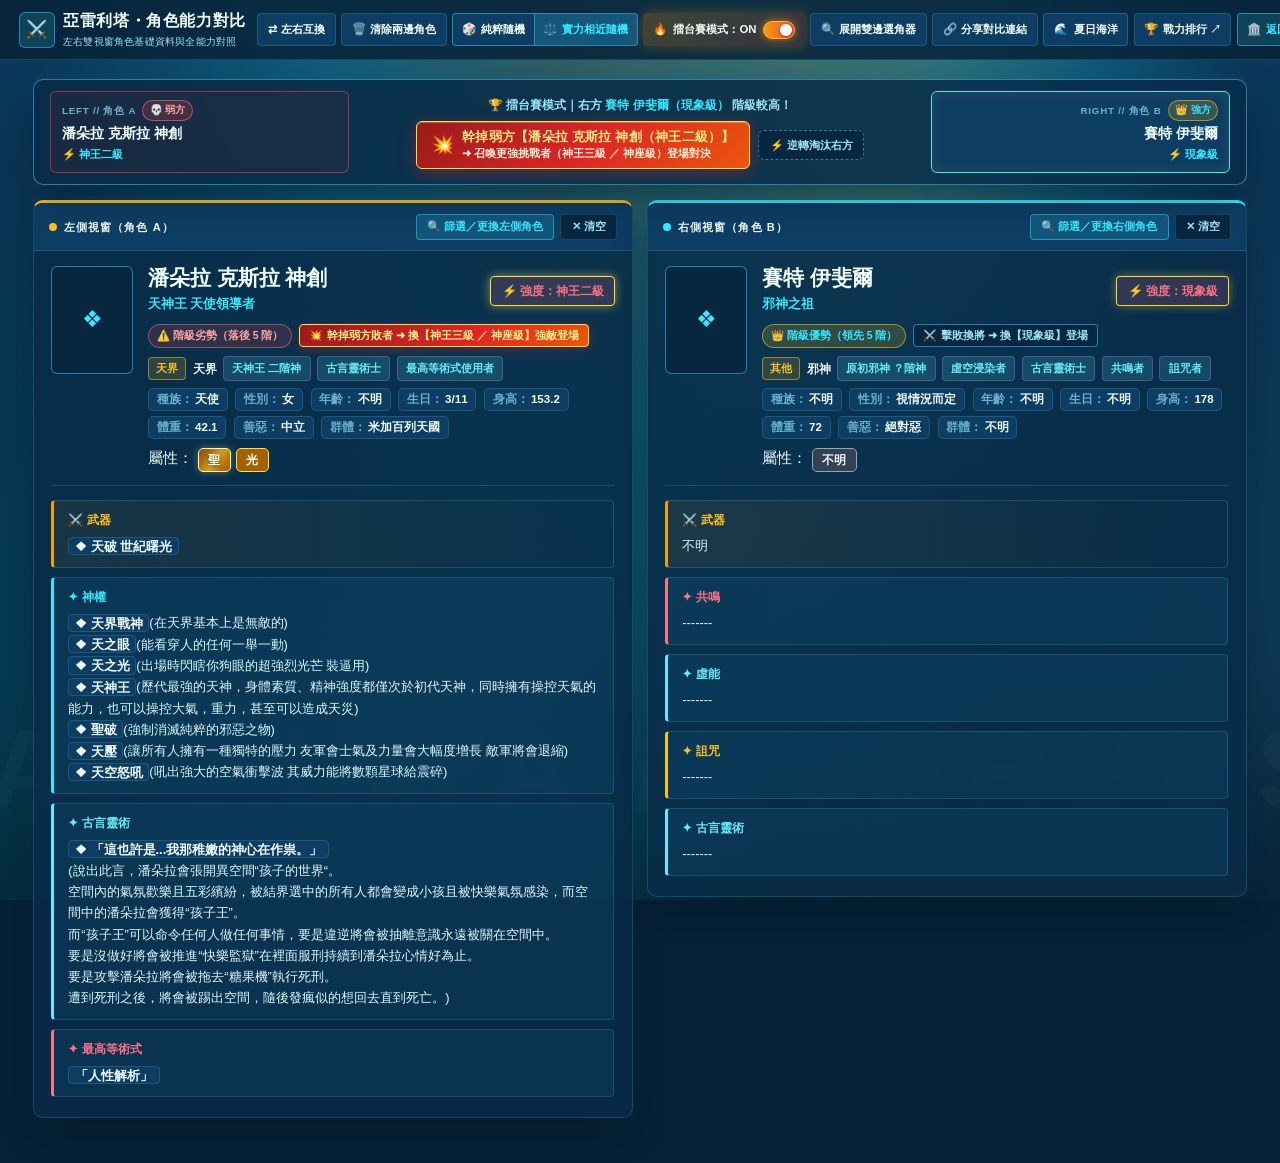
==== compare.html @ df218c5e "123" ====
<!DOCTYPE html>
<html lang="zh-Hant" data-theme="ocean">
<head>
  <meta charset="UTF-8" />
  <meta name="viewport" content="width=device-width, initial-scale=1.0" />
  <title>角色能力對比系統｜亞雷利塔 ARELITA 官方檔案庫</title>
  <link rel="icon" type="image/svg+xml" href="assets/favicon.svg" />
  <link rel="shortcut icon" href="assets/favicon.svg" />
  <script>
    (function () {
      try {
        var saved = localStorage.getItem("arelita_theme");
        var valid = ["ocean", "beach", "worldtree", "starry", "dark", "light"];
        var theme = valid.indexOf(saved) !== -1 ? saved : "ocean";
        document.documentElement.setAttribute("data-theme", theme);
      } catch (e) {}
    })();
  </script>
  <link rel="stylesheet" href="assets/styles.css" />
</head>
<body class="is-loaded compare-page-body">
  <!-- Decorative Game-Portal Background Grid & Ambient Orbs -->
  <div class="bg-grid-overlay" aria-hidden="true"></div>
  <div class="bg-graphic-layer" aria-hidden="true">
    <div class="bg-orb bg-orb-gold"></div>
    <div class="bg-orb bg-orb-blue"></div>
    <!-- Sunny Holiday Beach Layer (Active in Beach Theme) -->
    <div class="beach-layer">
      <div class="beach-sun-wrap">
        <div class="beach-sun-corona"></div>
        <div class="beach-sun-rays"></div>
        <div class="beach-sun-core"></div>
      </div>
      <svg class="beach-sky-svg" viewBox="0 0 1440 420" preserveAspectRatio="none" xmlns="http://www.w3.org/2000/svg">
        <ellipse cx="1060" cy="145" rx="340" ry="72" stroke="rgba(255, 255, 255, 0.35)" stroke-width="1.5" fill="none" />
        <ellipse cx="1060" cy="145" rx="235" ry="48" stroke="rgba(186, 242, 255, 0.45)" stroke-width="1.2" stroke-dasharray="8 6" fill="none" />
        <ellipse cx="380" cy="110" rx="260" ry="52" stroke="rgba(255, 255, 255, 0.25)" stroke-width="1.2" fill="none" />
        <path fill="rgba(255, 255, 255, 0.42)" d="M920,320 C920,285 950,260 985,265 C1000,230 1045,215 1080,235 C1110,210 1160,225 1175,260 C1210,260 1235,285 1235,320 Z" />
        <path fill="rgba(255, 255, 255, 0.32)" d="M140,290 C140,265 165,245 195,250 C210,222 250,215 278,235 C305,225 335,245 340,275 C365,278 380,295 380,315 L140,315 Z" />
      </svg>
      <svg class="beach-waves-svg" viewBox="0 0 1440 320" preserveAspectRatio="none" xmlns="http://www.w3.org/2000/svg">
        <path class="beach-wave wave-deep" fill="rgba(28, 165, 201, 0.24)" d="M0,192L60,181.3C120,171,240,149,360,154.7C480,160,600,192,720,197.3C840,203,960,181,1080,165.3C1200,149,1320,139,1380,133.3L1440,128L1440,320L1380,320C1320,320,1200,320,1080,320C960,320,840,320,720,320C600,320,480,320,360,320C240,320,120,320,60,320L0,320Z"></path>
        <path class="beach-wave wave-aqua" fill="rgba(92, 224, 212, 0.32)" d="M0,224L80,213.3C160,203,320,181,480,186.7C640,192,800,224,960,224C1120,224,1280,192,1360,176L1440,160L1440,320L1360,320C1280,320,1120,320,960,320C800,320,640,320,480,320C320,320,160,320,80,320L0,320Z"></path>
        <path class="beach-wave wave-foam" fill="rgba(255, 255, 255, 0.52)" d="M0,250L60,246C120,242,240,234,360,238C480,242,600,260,720,260C840,260,960,242,1080,233C1200,224,1320,224,1380,224L1440,224L1440,320L1380,320C1320,320,1200,320,1080,320C960,320,840,320,720,320C600,320,480,320,360,320C240,320,120,320,60,320L0,320Z"></path>
      </svg>
      <div class="beach-shore-sand"></div>
      <span class="beach-sparkle sp-1"></span>
      <span class="beach-sparkle sp-2"></span>
      <span class="beach-sparkle sp-3"></span>
      <span class="beach-sparkle sp-4"></span>
      <span class="beach-sparkle sp-5"></span>
      <span class="beach-sparkle sp-6"></span>
      <span class="beach-sparkle sp-7"></span>
    </div>
    <div class="bg-watermark-text">ARELITA // VERSUS</div>
  </div>

  <!-- Fixed Header for Ability Comparison Page -->
  <header class="site-header compare-site-header" id="compareHeader">
    <div class="header-inner">
      <a href="index.html" class="brand" title="返回亞雷利塔主檔案庫">
        <div class="brand-emblem">
          <span class="emblem-diamond">⚔️</span>
        </div>
        <div class="brand-text">
          <div class="brand-title">
            <span>亞雷利塔・角色能力對比</span>
            <span class="brand-sub-en">TACTICAL ABILITY COMPARATOR</span>
          </div>
          <div class="brand-subtitle">左右雙視窗角色基礎資料與全能力對照</div>
        </div>
      </a>

      <div class="compare-header-controls">
        <button type="button" class="compare-action-btn" id="btnSwapChars" title="左右視窗角色互換">
          <span>⇄</span>
          <span>左右互換</span>
        </button>
        <button type="button" class="compare-action-btn compare-clear-both-btn" id="btnClearBothChars" title="一次清除左右兩邊已選取的角色">
          <span>🗑️</span>
          <span>清除兩邊角色</span>
        </button>
        <div class="compare-random-group" role="group" aria-label="隨機對決模式">
          <button type="button" class="compare-action-btn random-group-btn" id="btnRandomPure" title="完全隨機抽選兩名角色進行對決">
            <span>🎲</span>
            <span>純粹隨機</span>
          </button>
          <button type="button" class="compare-action-btn random-group-btn random-balanced-btn" id="btnRandomSimilar" title="隨機抽選兩名實力相近的角色（嚴格相差不超過 2 個小階級，如神王一可對決古神二，但不跨超過 2 階）">
            <span>⚖️</span>
            <span>實力相近隨機</span>
          </button>
        </div>
        <button type="button" class="compare-action-btn arena-mode-toggle-btn is-active" id="btnToggleArenaMode" aria-pressed="true" title="開啟或關閉「擂台賽模式」（擊敗弱方爬塔、五連勝火焰邊框、擊破現象級登頂最強）">
          <span class="arena-toggle-icon" id="arenaModeToggleIcon">🔥</span>
          <span id="arenaModeToggleText">擂台賽模式：ON</span>
          <span class="arena-switch-pill" aria-hidden="true"><span class="arena-switch-dot"></span></span>
        </button>
        <button type="button" class="compare-action-btn" id="btnToggleAllPickers" title="同時展開或收合左右角色的篩選器">
          <span>🔍</span>
          <span id="togglePickersLabel">展開雙邊選角器</span>
        </button>
        <button type="button" class="compare-action-btn" id="btnCopyCompareUrl" title="複製當前雙角色對比網址">
          <span>🔗</span>
          <span id="copyUrlText">分享對比連結</span>
        </button>
        <button type="button" id="compareThemeToggleBtn" class="theme-toggle-btn" title="切換網頁主題風格">
          <span class="theme-icon" id="compareThemeIcon">🌊</span>
          <span class="theme-text" id="compareThemeText">夏日海洋</span>
        </button>
        <a href="tierlist.html" target="_blank" rel="noopener" class="compare-action-btn" title="前往角色戰力 Tier List 排行榜">
          <span>🏆</span>
          <span>戰力排行 ↗</span>
        </a>
        <a href="index.html" class="compare-action-btn primary-back-btn" title="返回亞雷利塔主頁面">
          <span>🏛️</span>
          <span>返回主檔案庫</span>
        </a>
      </div>
    </div>
  </header>

  <main class="compare-main-container">
    <!-- Tactical Gauntlet / Defeat & Next Challenger Bar -->
    <section class="compare-gauntlet-bar" id="compareGauntletBar" aria-live="polite"></section>

    <!-- Left & Right Split Windows -->
    <section class="compare-dual-grid" aria-label="左右角色能力對比視窗">
      <!-- ==================== LEFT WINDOW (CHARACTER A) ==================== -->
      <div class="compare-window-pane pane-left" id="comparePaneLeft">
        <div class="compare-pane-topbar">
          <div class="pane-slot-badge slot-left">
            <span class="slot-dot"></span>
            <span>左側視窗（角色 A）</span>
          </div>
          <div class="pane-topbar-actions">
            <button type="button" class="pane-btn-toggle-picker" id="btnTogglePickerLeft">
              <span>🔍 篩選／更換角色</span>
            </button>
            <button type="button" class="pane-btn-clear" id="btnClearLeft" title="清空左側角色">✕ 清空</button>
          </div>
        </div>

        <!-- Compact Multi-Dimensional Filter & Character Picker (Left) -->
        <div class="compare-picker-drawer" id="pickerDrawerLeft">
          <div class="picker-filter-toolbar">
            <div class="search-input-wrap picker-search-box">
              <span class="search-icon">⌕</span>
              <input type="search" id="searchLeft" placeholder="搜尋角色名稱、稱號、武器或能力關鍵字..." autocomplete="off" />
            </div>
            <div class="picker-toolbar-meta">
              <span class="picker-match-count" id="matchCountLeft">175 名</span>
              <button type="button" class="picker-reset-btn" id="btnResetFiltersLeft">↺ 重置篩選</button>
            </div>
          </div>

          <div class="picker-filter-compact-grid">
            <select id="realmLeft" class="picker-select" aria-label="所屬界域"></select>
            <select id="factionLeft" class="picker-select" aria-label="主陣營勢力"></select>
            <select id="subFactionLeft" class="picker-select" aria-label="子陣營或部隊"></select>
            <select id="powerLeft" class="picker-select" aria-label="強度階級"></select>
            <select id="raceLeft" class="picker-select" aria-label="種族分類"></select>
            <select id="alignLeft" class="picker-select" aria-label="善惡傾向"></select>
            <select id="attrCatLeft" class="picker-select" aria-label="屬性大類"></select>
            <select id="attrItemLeft" class="picker-select" aria-label="單一屬性"></select>
            <select id="abilityTypeLeft" class="picker-select" aria-label="持有能力體系"></select>
          </div>

          <!-- Filtered Character Roster Multi-Column Grid (Left) -->
          <div class="picker-roster-scroll" id="rosterListLeft"></div>
        </div>

        <!-- Selected Character Combat Dossier Display (Left) -->
        <div class="compare-dossier-body" id="dossierBodyLeft"></div>
      </div>

      <!-- ==================== RIGHT WINDOW (CHARACTER B) ==================== -->
      <div class="compare-window-pane pane-right" id="comparePaneRight">
        <div class="compare-pane-topbar">
          <div class="pane-slot-badge slot-right">
            <span class="slot-dot"></span>
            <span>右側視窗（角色 B）</span>
          </div>
          <div class="pane-topbar-actions">
            <button type="button" class="pane-btn-toggle-picker" id="btnTogglePickerRight">
              <span>🔍 篩選／更換角色</span>
            </button>
            <button type="button" class="pane-btn-clear" id="btnClearRight" title="清空右側角色">✕ 清空</button>
          </div>
        </div>

        <!-- Compact Multi-Dimensional Filter & Character Picker (Right) -->
        <div class="compare-picker-drawer" id="pickerDrawerRight">
          <div class="picker-filter-toolbar">
            <div class="search-input-wrap picker-search-box">
              <span class="search-icon">⌕</span>
              <input type="search" id="searchRight" placeholder="搜尋角色名稱、稱號、武器或能力關鍵字..." autocomplete="off" />
            </div>
            <div class="picker-toolbar-meta">
              <span class="picker-match-count" id="matchCountRight">175 名</span>
              <button type="button" class="picker-reset-btn" id="btnResetFiltersRight">↺ 重置篩選</button>
            </div>
          </div>

          <div class="picker-filter-compact-grid">
            <select id="realmRight" class="picker-select" aria-label="所屬界域"></select>
            <select id="factionRight" class="picker-select" aria-label="主陣營勢力"></select>
            <select id="subFactionRight" class="picker-select" aria-label="子陣營或部隊"></select>
            <select id="powerRight" class="picker-select" aria-label="強度階級"></select>
            <select id="raceRight" class="picker-select" aria-label="種族分類"></select>
            <select id="alignRight" class="picker-select" aria-label="善惡傾向"></select>
            <select id="attrCatRight" class="picker-select" aria-label="屬性大類"></select>
            <select id="attrItemRight" class="picker-select" aria-label="單一屬性"></select>
            <select id="abilityTypeRight" class="picker-select" aria-label="持有能力體系"></select>
          </div>

          <!-- Filtered Character Roster Multi-Column Grid (Right) -->
          <div class="picker-roster-scroll" id="rosterListRight"></div>
        </div>

        <!-- Selected Character Combat Dossier Display (Right) -->
        <div class="compare-dossier-body" id="dossierBodyRight"></div>
      </div>
    </section>
  </main>

  <!-- Floating Back-to-Top Button -->
  <button id="backToTopBtn" class="back-to-top-btn" title="回到網頁最頂部" aria-label="回到網頁最頂部">
    <span class="btt-arrow">▲</span>
    <span class="btt-label">TOP</span>
  </button>

  <script src="assets/data.js"></script>
  <script src="assets/compare.js"></script>
</body>
</html>
---- assets/styles.css ----
/* ==================== THEME TOKENS (DARK & LIGHT) ==================== */
:root,
[data-theme="dark"] {
  --bg-base: #090c12;
  --bg-surface: #111621;
  --bg-elevated: #171e2c;
  --bg-card: #131926;
  --bg-card-hover: #192234;
  --bg-subtle: rgba(255, 255, 255, 0.03);
  --bg-input: #0b0f17;
  --bg-glass: rgba(11, 15, 23, 0.86);
  --bg-portrait: radial-gradient(circle at 50% 25%, rgba(212, 175, 55, 0.14), #0b0e16 80%);

  --grid-line: rgba(255, 255, 255, 0.025);
  --border-subtle: rgba(255, 255, 255, 0.075);
  --border-medium: rgba(255, 255, 255, 0.14);
  --border-strong: rgba(255, 255, 255, 0.24);
  --border-gold: rgba(218, 176, 84, 0.45);
  --border-accent: rgba(56, 189, 248, 0.42);

  --text-primary: #f1f5f9;
  --text-secondary: #94a3b8;
  --text-body: #cbd5e1;
  --text-muted: #64748b;

  --accent-gold: #e4b858;
  --accent-gold-soft: rgba(228, 184, 88, 0.13);
  --accent-blue: #38bdf8;
  --accent-blue-soft: rgba(56, 189, 248, 0.12);
  --accent-purple: #a78bfa;
  --accent-purple-soft: rgba(167, 139, 250, 0.13);
  --accent-crimson: #f87171;
  --accent-crimson-soft: rgba(248, 113, 113, 0.13);

  --shadow-card: 0 10px 30px -5px rgba(0, 0, 0, 0.42);
  --shadow-header: 0 8px 32px rgba(0, 0, 0, 0.55);
  --shadow-modal: 0 28px 70px rgba(0, 0, 0, 0.78);
  --scrollbar-thumb: #263147;
  --scrollbar-thumb-hover: #3b4c6e;
}

[data-theme="light"] {
  --bg-base: #f3f5f9;
  --bg-surface: #ffffff;
  --bg-elevated: #f8fafc;
  --bg-card: #ffffff;
  --bg-card-hover: #f8fafc;
  --bg-subtle: rgba(15, 23, 42, 0.035);
  --bg-input: #f1f5f9;
  --bg-glass: rgba(255, 255, 255, 0.88);
  --bg-portrait: radial-gradient(circle at 50% 25%, rgba(180, 134, 40, 0.12), #182030 85%);

  --grid-line: rgba(15, 23, 42, 0.035);
  --border-subtle: rgba(15, 23, 42, 0.08);
  --border-medium: rgba(15, 23, 42, 0.14);
  --border-strong: rgba(15, 23, 42, 0.25);
  --border-gold: rgba(180, 130, 35, 0.45);
  --border-accent: rgba(2, 132, 199, 0.38);

  --text-primary: #0f172a;
  --text-secondary: #475569;
  --text-body: #1e293b;
  --text-muted: #64748b;

  --accent-gold: #b07d1a;
  --accent-gold-soft: rgba(176, 125, 26, 0.1);
  --accent-blue: #0284c7;
  --accent-blue-soft: rgba(2, 132, 199, 0.09);
  --accent-purple: #6d28d9;
  --accent-purple-soft: rgba(109, 40, 217, 0.09);
  --accent-crimson: #dc2626;
  --accent-crimson-soft: rgba(220, 38, 38, 0.09);

  --shadow-card: 0 8px 24px -4px rgba(15, 23, 42, 0.06), 0 2px 6px rgba(15, 23, 42, 0.03);
  --shadow-header: 0 6px 24px rgba(15, 23, 42, 0.07);
  --shadow-modal: 0 24px 64px rgba(15, 23, 42, 0.24);
  --scrollbar-thumb: #cbd5e1;
  --scrollbar-thumb-hover: #94a3b8;
}

/* Starry Sky Deep Purple Theme (星空版本) */
[data-theme="starry"] {
  --bg-base: #0b0618;
  --bg-surface: rgba(21, 12, 44, 0.88);
  --bg-elevated: #211342;
  --bg-card: rgba(24, 14, 50, 0.88);
  --bg-card-hover: rgba(35, 21, 72, 0.94);
  --bg-subtle: rgba(216, 180, 254, 0.05);
  --bg-input: #100824;
  --bg-glass: rgba(16, 9, 36, 0.86);
  --bg-portrait: radial-gradient(circle at 50% 25%, rgba(192, 132, 252, 0.24), #0c061c 82%);

  --grid-line: rgba(216, 180, 254, 0.032);
  --border-subtle: rgba(216, 180, 254, 0.12);
  --border-medium: rgba(216, 180, 254, 0.22);
  --border-strong: rgba(233, 213, 255, 0.36);
  --border-gold: rgba(216, 180, 254, 0.52);
  --border-accent: rgba(129, 140, 248, 0.48);

  --text-primary: #f5f3ff;
  --text-secondary: #bdaee0;
  --text-body: #e4dcff;
  --text-muted: #8b7bb5;

  --accent-gold: #e5b8ff;
  --accent-gold-soft: rgba(229, 184, 255, 0.15);
  --accent-blue: #818cf8;
  --accent-blue-soft: rgba(129, 140, 248, 0.15);
  --accent-purple: #c084fc;
  --accent-purple-soft: rgba(192, 132, 252, 0.16);
  --accent-crimson: #f472b6;
  --accent-crimson-soft: rgba(244, 114, 182, 0.15);

  --shadow-card: 0 12px 34px -5px rgba(4, 2, 12, 0.62), 0 0 20px rgba(139, 92, 246, 0.08);
  --shadow-header: 0 8px 32px rgba(5, 2, 15, 0.72);
  --shadow-modal: 0 28px 70px rgba(4, 2, 14, 0.88);
  --scrollbar-thumb: #362163;
  --scrollbar-thumb-hover: #523491;
}

[data-theme="starry"] .bg-graphic-layer {
  background-image:
    radial-gradient(ellipse at 20% 15%, rgba(109, 40, 217, 0.22) 0%, transparent 55%),
    radial-gradient(ellipse at 80% 75%, rgba(147, 51, 234, 0.18) 0%, transparent 55%),
    radial-gradient(ellipse at 50% 50%, #120929 0%, #090414 100%);
}

/* Sacred World Tree Gold & Emerald Theme (世界樹版本：金色配綠色神聖風格) */
[data-theme="worldtree"] {
  --bg-base: #06140e;
  --bg-surface: rgba(10, 29, 20, 0.88);
  --bg-elevated: #0f2e20;
  --bg-card: rgba(12, 34, 24, 0.88);
  --bg-card-hover: rgba(18, 49, 34, 0.94);
  --bg-subtle: rgba(250, 204, 21, 0.055);
  --bg-input: #071911;
  --bg-glass: rgba(8, 24, 16, 0.88);
  --bg-portrait: radial-gradient(circle at 50% 22%, rgba(250, 204, 21, 0.22), rgba(16, 185, 129, 0.14) 52%, #06150e 86%);

  --grid-line: rgba(250, 204, 21, 0.036);
  --border-subtle: rgba(110, 231, 183, 0.14);
  --border-medium: rgba(250, 204, 21, 0.25);
  --border-strong: rgba(253, 224, 71, 0.42);
  --border-gold: rgba(250, 204, 21, 0.58);
  --border-accent: rgba(52, 211, 153, 0.5);

  --text-primary: #fefce8;
  --text-secondary: #a7cbb6;
  --text-body: #e2f5ea;
  --text-muted: #6fa085;

  --accent-gold: #f5d061;
  --accent-gold-soft: rgba(245, 208, 97, 0.16);
  --accent-blue: #34d399;
  --accent-blue-soft: rgba(52, 211, 153, 0.15);
  --accent-purple: #fde047;
  --accent-purple-soft: rgba(253, 224, 71, 0.15);
  --accent-crimson: #fbbf24;
  --accent-crimson-soft: rgba(251, 191, 36, 0.16);

  --shadow-card: 0 12px 34px -5px rgba(2, 10, 6, 0.65), 0 0 22px rgba(245, 208, 97, 0.07);
  --shadow-header: 0 8px 32px rgba(2, 10, 6, 0.75);
  --shadow-modal: 0 28px 70px rgba(2, 10, 6, 0.9);
  --scrollbar-thumb: #1b4d36;
  --scrollbar-thumb-hover: #2d7a56;
}

[data-theme="worldtree"] .bg-graphic-layer {
  background-image:
    radial-gradient(ellipse at 50% -5%, rgba(250, 204, 21, 0.22) 0%, rgba(16, 185, 129, 0.12) 38%, transparent 68%),
    radial-gradient(ellipse at 15% 80%, rgba(16, 185, 129, 0.18) 0%, transparent 55%),
    radial-gradient(ellipse at 85% 75%, rgba(234, 179, 8, 0.14) 0%, transparent 55%),
    radial-gradient(ellipse at 50% 50%, #0b2419 0%, #04100b 100%);
}

/* Summer Azure & Turquoise Ocean Theme (夏日海洋版本：晴空碧海、陽光水波與珍珠氣泡風格) */
[data-theme="ocean"] {
  --bg-base: #062238;
  --bg-surface: rgba(9, 44, 72, 0.86);
  --bg-elevated: #0e3d63;
  --bg-card: rgba(11, 51, 82, 0.86);
  --bg-card-hover: rgba(16, 67, 106, 0.94);
  --bg-subtle: rgba(56, 189, 248, 0.065);
  --bg-input: #072740;
  --bg-glass: rgba(7, 36, 58, 0.86);
  --bg-portrait: radial-gradient(circle at 50% 22%, rgba(34, 211, 238, 0.28), rgba(251, 191, 36, 0.14) 54%, #051d30 86%);

  --grid-line: rgba(103, 232, 249, 0.042);
  --border-subtle: rgba(103, 232, 249, 0.16);
  --border-medium: rgba(34, 211, 238, 0.28);
  --border-strong: rgba(165, 243, 252, 0.46);
  --border-gold: rgba(56, 189, 248, 0.58);
  --border-accent: rgba(251, 191, 36, 0.52);

  --text-primary: #f0fdfa;
  --text-secondary: #9de4f5;
  --text-body: #e0f7fa;
  --text-muted: #67b2cc;

  --accent-gold: #38e8ff;
  --accent-gold-soft: rgba(56, 232, 255, 0.15);
  --accent-blue: #fbbf24;
  --accent-blue-soft: rgba(251, 191, 36, 0.15);
  --accent-purple: #67e8f9;
  --accent-purple-soft: rgba(103, 232, 249, 0.15);
  --accent-crimson: #fb7185;
  --accent-crimson-soft: rgba(251, 113, 133, 0.16);

  --shadow-card: 0 12px 34px -5px rgba(2, 14, 26, 0.58), 0 0 22px rgba(34, 211, 238, 0.08);
  --shadow-header: 0 8px 32px rgba(2, 14, 26, 0.68);
  --shadow-modal: 0 28px 70px rgba(2, 12, 24, 0.88);
  --scrollbar-thumb: #155e8a;
  --scrollbar-thumb-hover: #0284c7;
}

[data-theme="ocean"] .bg-graphic-layer {
  background-image:
    radial-gradient(ellipse at 50% -8%, rgba(253, 224, 71, 0.22) 0%, rgba(34, 211, 238, 0.24) 36%, transparent 68%),
    radial-gradient(ellipse at 15% 78%, rgba(6, 182, 212, 0.22) 0%, transparent 55%),
    radial-gradient(ellipse at 85% 70%, rgba(56, 189, 248, 0.18) 0%, transparent 55%),
    linear-gradient(180deg, #0c3b5e 0%, #072842 52%, #041829 100%);
}

/* Sunny Vacation Beach Theme (假日海灘版本：晴空蔚藍、薄荷淺海、暖奶金沙灘與翠綠椰林動漫夏日色調) */
[data-theme="beach"] {
  --bg-base: #eef9ff;
  --bg-surface: rgba(255, 250, 238, 0.86);
  --bg-elevated: #fdf5e2;
  --bg-card: rgba(255, 251, 241, 0.84);
  --bg-card-hover: rgba(255, 253, 247, 0.94);
  --bg-subtle: rgba(46, 198, 204, 0.11);
  --bg-input: rgba(250, 241, 220, 0.90);
  --bg-glass: rgba(255, 249, 236, 0.86);
  --bg-portrait: radial-gradient(circle at 50% 24%, rgba(125, 232, 215, 0.42), rgba(248, 226, 174, 0.40) 58%, #d2f2f8 96%);

  --grid-line: rgba(28, 165, 201, 0.055);
  --border-subtle: rgba(214, 172, 105, 0.30);
  --border-medium: rgba(46, 198, 204, 0.40);
  --border-strong: rgba(28, 165, 201, 0.56);
  --border-gold: rgba(217, 138, 43, 0.58);
  --border-accent: rgba(46, 198, 204, 0.56);

  --text-primary: #153b4a;
  --text-secondary: #286478;
  --text-body: #1f4959;
  --text-muted: #5c8494;

  --accent-gold: #d47a1e;
  --accent-gold-soft: rgba(212, 122, 30, 0.14);
  --accent-blue: #1496b8;
  --accent-blue-soft: rgba(20, 150, 184, 0.13);
  --accent-purple: #389e56;
  --accent-purple-soft: rgba(56, 158, 86, 0.13);
  --accent-crimson: #e05a47;
  --accent-crimson-soft: rgba(224, 90, 71, 0.13);

  --shadow-card: 0 10px 28px -4px rgba(21, 68, 88, 0.11), 0 2px 10px rgba(218, 165, 92, 0.10);
  --shadow-header: 0 6px 24px rgba(21, 68, 88, 0.10);
  --shadow-modal: 0 24px 64px rgba(18, 56, 74, 0.24);
  --scrollbar-thumb: #64c5d6;
  --scrollbar-thumb-hover: #1ca5c9;
}

[data-theme="beach"] .bg-graphic-layer {
  background-image:
    radial-gradient(ellipse at 78% 14%, rgba(255, 253, 235, 0.48) 0%, rgba(168, 230, 255, 0.25) 32%, transparent 62%),
    radial-gradient(ellipse at 18% 88%, rgba(248, 222, 162, 0.55) 0%, rgba(245, 208, 130, 0.25) 45%, transparent 72%),
    radial-gradient(ellipse at 82% 72%, rgba(62, 206, 208, 0.35) 0%, transparent 60%),
    linear-gradient(
      180deg,
      #4fa8f6 0%,
      #74c4fc 26%,
      #a8e2ff 46%,
      #5cd6d8 62%,
      #8cebe0 75%,
      #f9e8bc 88%,
      #efd396 100%
    );
}

:root {
  --header-height: 72px;
  --radius-xs: 4px;
  --radius-sm: 6px;
  --radius-md: 10px;
  --radius-lg: 14px;
  --radius-xl: 18px;
  --font-sans: "PingFang TC", "Microsoft JhengHei", "Noto Sans TC", -apple-system, BlinkMacSystemFont, "Segoe UI", sans-serif;
}

* {
  box-sizing: border-box;
  margin: 0;
  padding: 0;
}

html {
  background-color: var(--bg-base);
  color: var(--text-primary);
  font-family: var(--font-sans);
  line-height: 1.65;
  font-size: 15px;
  -webkit-text-size-adjust: 100%;
  text-size-adjust: 100%;
}

body {
  background-color: var(--bg-base);
  color: var(--text-primary);
  font-family: var(--font-sans);
  line-height: 1.65;
  font-size: 15px;
  min-height: 100vh;
  min-height: 100dvh;
  padding-top: var(--header-height);
  position: relative;
  width: 100%;
  max-width: 100vw;
  overflow-x: clip;
  -webkit-overflow-scrolling: touch;
  transition: background-color 0.22s ease, color 0.22s ease;
}

/* Subtle Game-Portal Architectural Grid Overlay */
.bg-grid-overlay {
  position: fixed;
  inset: 0;
  pointer-events: none;
  z-index: 0;
  background-image:
    linear-gradient(to right, var(--grid-line) 1px, transparent 1px),
    linear-gradient(to bottom, var(--grid-line) 1px, transparent 1px);
  background-size: 48px 48px;
}

/* Floating Ambient Graphic Design Layer */
.bg-graphic-layer {
  position: fixed;
  inset: 0;
  pointer-events: none;
  z-index: 0;
  overflow: hidden;
}

.bg-orb {
  position: absolute;
  border-radius: 50%;
  opacity: 0.45;
  animation: floatOrb 18s ease-in-out infinite alternate;
}

[data-theme="light"] .bg-orb {
  opacity: 0.28;
}

[data-theme="starry"] .bg-orb {
  opacity: 0.62;
}

[data-theme="worldtree"] .bg-orb {
  opacity: 0.68;
}

[data-theme="ocean"] .bg-orb {
  opacity: 0.68;
}

[data-theme="beach"] .bg-orb {
  opacity: 0.65;
}

.bg-orb-gold {
  width: 680px;
  height: 680px;
  top: -200px;
  right: 4%;
  background: radial-gradient(circle, rgba(228, 184, 88, 0.2) 0%, rgba(228, 184, 88, 0.07) 40%, transparent 70%);
}

[data-theme="starry"] .bg-orb-gold {
  background: radial-gradient(circle, rgba(192, 132, 252, 0.28) 0%, rgba(139, 92, 246, 0.1) 45%, transparent 72%);
}

[data-theme="worldtree"] .bg-orb-gold {
  background: radial-gradient(circle, rgba(250, 204, 21, 0.3) 0%, rgba(234, 179, 8, 0.12) 45%, transparent 72%);
}

[data-theme="ocean"] .bg-orb-gold {
  background: radial-gradient(circle, rgba(253, 224, 71, 0.28) 0%, rgba(34, 211, 238, 0.14) 45%, transparent 72%);
}

[data-theme="beach"] .bg-orb-gold {
  background: radial-gradient(circle, rgba(251, 191, 36, 0.35) 0%, rgba(245, 158, 11, 0.14) 45%, transparent 72%);
}

.bg-orb-blue {
  width: 740px;
  height: 740px;
  bottom: -240px;
  left: 2%;
  background: radial-gradient(circle, rgba(56, 189, 248, 0.15) 0%, rgba(56, 189, 248, 0.05) 40%, transparent 70%);
  animation-delay: -7s;
}

[data-theme="starry"] .bg-orb-blue {
  background: radial-gradient(circle, rgba(129, 140, 248, 0.24) 0%, rgba(168, 85, 247, 0.09) 45%, transparent 72%);
}

[data-theme="worldtree"] .bg-orb-blue {
  background: radial-gradient(circle, rgba(52, 211, 153, 0.28) 0%, rgba(16, 185, 129, 0.1) 45%, transparent 72%);
}

[data-theme="ocean"] .bg-orb-blue {
  background: radial-gradient(circle, rgba(34, 211, 238, 0.3) 0%, rgba(14, 165, 233, 0.12) 45%, transparent 72%);
}

[data-theme="beach"] .bg-orb-blue {
  background: radial-gradient(circle, rgba(14, 165, 233, 0.25) 0%, rgba(56, 189, 248, 0.1) 45%, transparent 72%);
}

/* Starry Sky & Shooting Stars Layer (星空版本專屬背景與流星) */
.starry-sky-layer {
  display: none;
  position: absolute;
  inset: 0;
  pointer-events: none;
  overflow: hidden;
}

[data-theme="starry"] .starry-sky-layer {
  display: block;
}

.starfield-dots {
  position: absolute;
  inset: 0;
  background-repeat: repeat;
}

.starfield-sm {
  background-image:
    radial-gradient(1.2px 1.2px at 24px 36px, rgba(245, 243, 255, 0.85), transparent),
    radial-gradient(1px 1px at 92px 84px, rgba(216, 180, 254, 0.75), transparent),
    radial-gradient(1.4px 1.4px at 160px 42px, rgba(199, 210, 254, 0.8), transparent),
    radial-gradient(1px 1px at 230px 148px, rgba(245, 243, 255, 0.7), transparent),
    radial-gradient(1.3px 1.3px at 64px 196px, rgba(233, 213, 255, 0.8), transparent),
    radial-gradient(1px 1px at 285px 95px, rgba(192, 132, 252, 0.75), transparent);
  background-size: 320px 240px;
  opacity: 0.65;
  animation: starTwinkle 6s ease-in-out infinite alternate;
}

.starfield-md {
  background-image:
    radial-gradient(2px 2px at 55px 110px, rgba(255, 255, 255, 0.92), rgba(192, 132, 252, 0.3) 50%, transparent),
    radial-gradient(1.8px 1.8px at 195px 60px, rgba(233, 213, 255, 0.9), rgba(129, 140, 248, 0.3) 50%, transparent),
    radial-gradient(2.2px 2.2px at 340px 210px, rgba(245, 243, 255, 0.95), rgba(216, 180, 254, 0.35) 50%, transparent),
    radial-gradient(1.6px 1.6px at 420px 135px, rgba(199, 210, 254, 0.85), transparent);
  background-size: 480px 320px;
  opacity: 0.55;
  animation: starTwinkle 9s ease-in-out infinite alternate-reverse;
}

@keyframes starTwinkle {
  0% { opacity: 0.38; }
  50% { opacity: 0.78; }
  100% { opacity: 0.48; }
}

/* Shooting Stars / Meteors (流星動畫) */
.meteor {
  position: absolute;
  width: 150px;
  height: 2px;
  background: linear-gradient(90deg, rgba(255, 255, 255, 0.96) 0%, rgba(216, 180, 254, 0.75) 28%, rgba(139, 92, 246, 0.28) 65%, transparent 100%);
  border-radius: 999px;
  filter: drop-shadow(0 0 6px rgba(216, 180, 254, 0.8));
  transform: rotate(-35deg) translateX(0);
  opacity: 0;
  will-change: transform, opacity;
  animation: meteorFall 6s linear infinite;
}

.meteor::before {
  content: "";
  position: absolute;
  left: -2px;
  top: 50%;
  transform: translateY(-50%);
  width: 5px;
  height: 5px;
  border-radius: 50%;
  background: #ffffff;
  box-shadow: 0 0 10px 2px #e9d5ff, 0 0 20px 4px #a855f7;
}

@keyframes meteorFall {
  0% {
    transform: rotate(-35deg) translateX(0) scaleX(0.4);
    opacity: 0;
  }
  6% {
    opacity: 1;
    transform: rotate(-35deg) translateX(-80px) scaleX(1);
  }
  26% {
    opacity: 0.9;
    transform: rotate(-35deg) translateX(-480px) scaleX(1.05);
  }
  38% {
    opacity: 0;
    transform: rotate(-35deg) translateX(-760px) scaleX(0.3);
  }
  100% {
    opacity: 0;
    transform: rotate(-35deg) translateX(-760px) scaleX(0.3);
  }
}

.meteor.m-1 { top: 6%;  left: 88%; width: 170px; animation-duration: 5.4s; animation-delay: 0.2s; }
.meteor.m-2 { top: 18%; left: 62%; width: 130px; animation-duration: 6.8s; animation-delay: 1.9s; }
.meteor.m-3 { top: 8%;  left: 38%; width: 155px; animation-duration: 7.4s; animation-delay: 3.4s; }
.meteor.m-4 { top: 32%; left: 94%; width: 190px; animation-duration: 6.2s; animation-delay: 0.9s; }
.meteor.m-5 { top: 46%; left: 78%; width: 140px; animation-duration: 8.1s; animation-delay: 4.6s; }
.meteor.m-6 { top: 14%; left: 98%; width: 165px; animation-duration: 5.9s; animation-delay: 2.7s; }
.meteor.m-7 { top: 26%; left: 48%; width: 125px; animation-duration: 7.6s; animation-delay: 5.3s; }
.meteor.m-8 { top: 55%; left: 92%; width: 160px; animation-duration: 6.5s; animation-delay: 3.8s; }

/* Sacred World Tree Layer (世界樹版本專屬背景：神聖樹冠光束、世界樹聖紋與上升生命光點) */
.worldtree-layer {
  display: none;
  position: absolute;
  inset: 0;
  pointer-events: none;
  overflow: hidden;
}

[data-theme="worldtree"] .worldtree-layer {
  display: block;
}

.sacred-canopy-rays {
  position: absolute;
  top: -18%;
  left: 50%;
  transform: translateX(-50%);
  width: 130vw;
  height: 75vh;
  background:
    conic-gradient(
      from 140deg at 50% 0%,
      transparent 0deg,
      rgba(253, 224, 71, 0.08) 12deg,
      transparent 24deg,
      rgba(52, 211, 153, 0.07) 38deg,
      transparent 50deg,
      rgba(250, 204, 21, 0.09) 62deg,
      transparent 78deg
    );
  opacity: 0.85;
}

.worldtree-silhouette {
  position: absolute;
  top: 52%;
  left: 50%;
  transform: translate(-50%, -50%);
  width: min(880px, 86vw);
  height: min(880px, 86vw);
  opacity: 0.22;
}

.tree-mote {
  position: absolute;
  bottom: -20px;
  width: 7px;
  height: 7px;
  border-radius: 50%;
  background: radial-gradient(circle, #fef08a 0%, #f5d061 45%, rgba(52, 211, 153, 0.8) 80%, transparent 100%);
  box-shadow: 0 0 12px 2px rgba(250, 204, 21, 0.65), 0 0 22px 4px rgba(16, 185, 129, 0.45);
  opacity: 0;
  will-change: transform, opacity;
  animation: treeMoteRise 11s ease-in-out infinite;
}

.tree-mote:nth-child(even) {
  background: radial-gradient(circle, #ecfdf5 0%, #6ee7b7 45%, rgba(250, 204, 21, 0.75) 85%, transparent 100%);
  box-shadow: 0 0 12px 2px rgba(52, 211, 153, 0.7), 0 0 22px 4px rgba(250, 204, 21, 0.4);
}

@keyframes treeMoteRise {
  0% {
    transform: translateY(0) translateX(0) scale(0.5);
    opacity: 0;
  }
  18% {
    opacity: 0.85;
  }
  55% {
    transform: translateY(-45vh) translateX(22px) scale(1.1);
    opacity: 0.9;
  }
  88% {
    opacity: 0.45;
  }
  100% {
    transform: translateY(-92vh) translateX(-18px) scale(0.4);
    opacity: 0;
  }
}

.tree-mote.tm-1  { left: 8%;  width: 6px;  height: 6px;  animation-duration: 10.5s; animation-delay: 0.3s; }
.tree-mote.tm-2  { left: 19%; width: 8px;  height: 8px;  animation-duration: 12.8s; animation-delay: 2.1s; }
.tree-mote.tm-3  { left: 31%; width: 5px;  height: 5px;  animation-duration: 9.6s;  animation-delay: 4.2s; }
.tree-mote.tm-4  { left: 43%; width: 9px;  height: 9px;  animation-duration: 13.4s; animation-delay: 1.1s; }
.tree-mote.tm-5  { left: 52%; width: 6px;  height: 6px;  animation-duration: 11.2s; animation-delay: 3.5s; }
.tree-mote.tm-6  { left: 64%; width: 8px;  height: 8px;  animation-duration: 12.1s; animation-delay: 0.7s; }
.tree-mote.tm-7  { left: 75%; width: 6px;  height: 6px;  animation-duration: 10.2s; animation-delay: 5.0s; }
.tree-mote.tm-8  { left: 84%; width: 9px;  height: 9px;  animation-duration: 14.0s; animation-delay: 2.6s; }
.tree-mote.tm-9  { left: 92%; width: 5px;  height: 5px;  animation-duration: 9.9s;  animation-delay: 1.7s; }
.tree-mote.tm-10 { left: 26%; width: 7px;  height: 7px;  animation-duration: 11.8s; animation-delay: 6.1s; }

/* Summer Ocean Layer (夏日海洋版本專屬背景：陽光海面折射光束、蔚藍波浪與珍珠氣泡) */
.summer-ocean-layer {
  display: none;
  position: absolute;
  inset: 0;
  pointer-events: none;
  overflow: hidden;
}

[data-theme="ocean"] .summer-ocean-layer {
  display: block;
}

.ocean-sun-rays {
  position: absolute;
  top: -15%;
  left: 50%;
  transform: translateX(-50%);
  width: 135vw;
  height: 80vh;
  background:
    conic-gradient(
      from 135deg at 50% 0%,
      transparent 0deg,
      rgba(253, 224, 71, 0.1) 10deg,
      rgba(56, 189, 248, 0.12) 22deg,
      transparent 34deg,
      rgba(103, 232, 249, 0.11) 46deg,
      transparent 58deg,
      rgba(253, 224, 71, 0.09) 70deg,
      rgba(34, 211, 238, 0.1) 80deg,
      transparent 92deg
    );
  opacity: 0.9;
}

.ocean-waves-svg {
  position: absolute;
  bottom: 0;
  left: -5%;
  width: 110%;
  height: clamp(120px, 22vh, 240px);
  opacity: 0.85;
}

.ocean-wave {
  animation: oceanWaveSway 9s ease-in-out infinite alternate;
}

.ocean-wave.wave-mid {
  animation-duration: 7s;
  animation-direction: alternate-reverse;
}

.ocean-wave.wave-front {
  animation-duration: 5.5s;
}

@keyframes oceanWaveSway {
  0% { transform: translateX(-2%) scaleY(0.96); }
  100% { transform: translateX(2%) scaleY(1.05); }
}

.ocean-bubble {
  position: absolute;
  bottom: -24px;
  border-radius: 50%;
  background: radial-gradient(circle at 32% 32%, rgba(255, 255, 255, 0.95) 0%, rgba(165, 243, 252, 0.55) 45%, rgba(34, 211, 238, 0.18) 80%, transparent 100%);
  border: 1px solid rgba(165, 243, 252, 0.65);
  box-shadow: 0 0 10px rgba(56, 232, 255, 0.45), inset 0 0 4px rgba(255, 255, 255, 0.6);
  opacity: 0;
  animation: oceanBubbleRise 10s ease-in infinite;
}

@keyframes oceanBubbleRise {
  0% {
    transform: translateY(0) translateX(0) scale(0.5);
    opacity: 0;
  }
  15% {
    opacity: 0.82;
  }
  55% {
    transform: translateY(-48vh) translateX(18px) scale(1);
    opacity: 0.85;
  }
  85% {
    opacity: 0.45;
  }
  100% {
    transform: translateY(-95vh) translateX(-14px) scale(1.15);
    opacity: 0;
  }
}

.ocean-bubble.ob-1  { left: 7%;  width: 8px;  height: 8px;  animation-duration: 9.5s;  animation-delay: 0.2s; }
.ocean-bubble.ob-2  { left: 18%; width: 12px; height: 12px; animation-duration: 11.8s; animation-delay: 1.8s; }
.ocean-bubble.ob-3  { left: 29%; width: 6px;  height: 6px;  animation-duration: 8.6s;  animation-delay: 3.4s; }
.ocean-bubble.ob-4  { left: 41%; width: 10px; height: 10px; animation-duration: 12.2s; animation-delay: 0.9s; }
.ocean-bubble.ob-5  { left: 53%; width: 7px;  height: 7px;  animation-duration: 10.4s; animation-delay: 2.7s; }
.ocean-bubble.ob-6  { left: 65%; width: 11px; height: 11px; animation-duration: 11.1s; animation-delay: 0.5s; }
.ocean-bubble.ob-7  { left: 76%; width: 7px;  height: 7px;  animation-duration: 9.2s;  animation-delay: 4.1s; }
.ocean-bubble.ob-8  { left: 86%; width: 13px; height: 13px; animation-duration: 13.0s; animation-delay: 2.2s; }
.ocean-bubble.ob-9  { left: 93%; width: 6px;  height: 6px;  animation-duration: 8.9s;  animation-delay: 1.4s; }
.ocean-bubble.ob-10 { left: 35%; width: 9px;  height: 9px;  animation-duration: 10.8s; animation-delay: 5.0s; }

/* Holiday Beach Layer (假日海灘版本專屬背景：溫暖柔光斜射、搖曳棕櫚樹影、碧綠柔浪與金沙微光) */
.beach-layer {
  display: none;
  position: absolute;
  inset: 0;
  pointer-events: none;
  overflow: hidden;
}

[data-theme="beach"] .beach-layer {
  display: block;
}

/* Soft Warm Golden Sun & Conic Sunbeams (溫柔暖陽光暈與斜射光束) */
.beach-sun-wrap {
  position: absolute;
  top: -12%;
  left: 50%;
  transform: translateX(-50%);
  width: 135vw;
  height: 78vh;
  pointer-events: none;
}

.beach-sun-core {
  position: absolute;
  top: 14%;
  right: 14%;
  width: 96px;
  height: 96px;
  border-radius: 50%;
  background: radial-gradient(circle, rgba(255, 251, 235, 0.88) 0%, rgba(254, 240, 138, 0.55) 45%, rgba(251, 191, 36, 0.22) 78%, transparent 100%);
  box-shadow: 0 0 60px rgba(251, 191, 36, 0.42), 0 0 120px rgba(253, 186, 116, 0.25);
}

.beach-sun-corona {
  position: absolute;
  top: 8%;
  right: 11%;
  width: 240px;
  height: 240px;
  border-radius: 50%;
  background: radial-gradient(circle, rgba(254, 240, 138, 0.24) 0%, rgba(251, 191, 36, 0.10) 52%, transparent 74%);
  animation: beachSunPulse 5.5s ease-in-out infinite alternate;
}

.beach-sun-rays {
  position: absolute;
  inset: 0;
  background:
    conic-gradient(
      from 132deg at 56% 0%,
      transparent 0deg,
      rgba(253, 224, 71, 0.12) 11deg,
      rgba(251, 191, 36, 0.10) 22deg,
      transparent 35deg,
      rgba(45, 212, 191, 0.09) 48deg,
      transparent 60deg,
      rgba(253, 186, 116, 0.11) 72deg,
      rgba(253, 224, 71, 0.09) 82deg,
      transparent 95deg
    );
  opacity: 0.92;
}

@keyframes beachSunPulse {
  0% { transform: scale(0.95); opacity: 0.72; }
  100% { transform: scale(1.06); opacity: 0.96; }
}

/* Swaying Tropical Palm Trees (左右兩側翠綠椰子樹 / 棕櫚樹與沙灘樹影) */
.beach-palm {
  position: absolute;
  bottom: 0;
  pointer-events: none;
  z-index: 1;
  opacity: 0.72;
}

.beach-sky-svg {
  position: absolute;
  top: 0;
  left: 0;
  width: 100%;
  height: 55vh;
  pointer-events: none;
  opacity: 0.85;
}

.beach-palm-shadow {
  position: absolute;
  left: -20px;
  bottom: -15px;
  width: clamp(260px, 28vw, 440px);
  height: clamp(120px, 16vh, 220px);
  pointer-events: none;
  opacity: 0.28;
  transform-origin: 10% 80%;
  animation: beachPalmSwayLeft 8.5s ease-in-out infinite alternate;
}

.beach-palm-left {
  left: -45px;
  bottom: -30px;
  width: clamp(250px, 26vw, 420px);
  height: clamp(400px, 46vh, 680px);
  transform-origin: 15% 100%;
  animation: beachPalmSwayLeft 8.5s ease-in-out infinite alternate;
}

.beach-palm-right {
  right: -55px;
  bottom: -40px;
  width: clamp(270px, 28vw, 450px);
  height: clamp(420px, 48vh, 720px);
  transform: scaleX(-1);
  transform-origin: 15% 100%;
  animation: beachPalmSwayRight 9.5s ease-in-out infinite alternate;
}

@keyframes beachPalmSwayLeft {
  0% { transform: rotate(0deg); }
  50% { transform: rotate(2.0deg) skewX(-0.8deg); }
  100% { transform: rotate(3.6deg) skewX(-1.5deg); }
}

@keyframes beachPalmSwayRight {
  0% { transform: scaleX(-1) rotate(0deg); }
  50% { transform: scaleX(-1) rotate(2.4deg) skewX(-1.0deg); }
  100% { transform: scaleX(-1) rotate(4.0deg) skewX(-1.6deg); }
}

.palm-fronds-group {
  animation: beachFrondFlutter 5.2s ease-in-out infinite alternate;
  transform-origin: 280px 110px;
}

@keyframes beachFrondFlutter {
  0% { transform: rotate(0deg) scale(1); }
  100% { transform: rotate(2.2deg) scale(1.015); }
}

/* Multi-layered Gentle Rolling Beach Surf & Warm Golden Sand Glow */
.beach-waves-svg {
  position: absolute;
  bottom: 0;
  left: -5%;
  width: 110%;
  height: clamp(130px, 23vh, 250px);
  opacity: 0.88;
}

.beach-wave {
  animation: beachWaveRoll 9s ease-in-out infinite alternate;
}

.beach-wave.wave-deep {
  animation-duration: 9.5s;
}

.beach-wave.wave-aqua {
  animation-duration: 7.2s;
  animation-direction: alternate-reverse;
}

.beach-wave.wave-foam {
  animation-duration: 5.8s;
}

@keyframes beachWaveRoll {
  0% { transform: translateX(-2%) scaleY(0.96); }
  100% { transform: translateX(2%) scaleY(1.05); }
}

/* Soft Warm Golden Sand Shore Glow (溫柔暖奶金沙灘海岸) */
.beach-shore-sand {
  position: absolute;
  bottom: 0;
  left: 0;
  right: 0;
  height: clamp(90px, 16vh, 170px);
  background: linear-gradient(
    180deg,
    transparent 0%,
    rgba(255, 244, 214, 0.45) 35%,
    rgba(246, 223, 166, 0.72) 72%,
    rgba(232, 200, 133, 0.88) 100%
  );
}

/* Floating Golden Sun & Sea Pearl Sparkles */
.beach-sparkle {
  position: absolute;
  bottom: -20px;
  border-radius: 50%;
  background: radial-gradient(circle at 35% 35%, rgba(255, 251, 235, 0.95) 0%, rgba(253, 224, 71, 0.65) 45%, rgba(45, 212, 191, 0.22) 82%, transparent 100%);
  border: 1px solid rgba(253, 224, 71, 0.55);
  box-shadow: 0 0 10px rgba(251, 191, 36, 0.5), inset 0 0 4px rgba(255, 255, 255, 0.6);
  opacity: 0;
  animation: beachSparkleFloat 10.5s ease-in-out infinite;
}

@keyframes beachSparkleFloat {
  0% { transform: translateY(0) translateX(0) scale(0.5); opacity: 0; }
  16% { opacity: 0.82; }
  55% { transform: translateY(-46vh) translateX(18px) scale(1); opacity: 0.85; }
  86% { opacity: 0.42; }
  100% { transform: translateY(-92vh) translateX(-14px) scale(1.1); opacity: 0; }
}

.beach-sparkle.sp-1 { left: 9%;  width: 8px;  height: 8px;  animation-duration: 9.8s;  animation-delay: 0.3s; }
.beach-sparkle.sp-2 { left: 22%; width: 11px; height: 11px; animation-duration: 11.6s; animation-delay: 1.7s; }
.beach-sparkle.sp-3 { left: 36%; width: 6px;  height: 6px;  animation-duration: 8.9s;  animation-delay: 3.2s; }
.beach-sparkle.sp-4 { left: 50%; width: 10px; height: 10px; animation-duration: 12.0s; animation-delay: 0.9s; }
.beach-sparkle.sp-5 { left: 64%; width: 7px;  height: 7px;  animation-duration: 10.2s; animation-delay: 2.5s; }
.beach-sparkle.sp-6 { left: 77%; width: 12px; height: 12px; animation-duration: 11.4s; animation-delay: 1.1s; }
.beach-sparkle.sp-7 { left: 89%; width: 8px;  height: 8px;  animation-duration: 9.4s;  animation-delay: 3.9s; }

.bg-watermark-text {
  position: absolute;
  bottom: 4%;
  left: -1%;
  font-size: clamp(4.5rem, 9vw, 8.5rem);
  font-weight: 900;
  letter-spacing: 0.14em;
  color: var(--text-primary);
  opacity: 0.022;
  white-space: nowrap;
  user-select: none;
}

.bg-astrolabe {
  position: absolute;
  top: 90px;
  right: -130px;
  width: 560px;
  height: 560px;
  color: var(--accent-gold);
  opacity: 0.075;
  animation: spinAstrolabe 95s linear infinite;
}

body.modal-open {
  overflow: hidden;
}

body.modal-open .bg-orb,
body.modal-open .bg-astrolabe,
body.modal-open .back-to-top-btn,
body.modal-open .meteor,
body.modal-open .starfield-dots,
body.modal-open .tree-mote,
body.modal-open .ocean-bubble,
body.modal-open .ocean-wave,
body.modal-open .beach-palm,
body.modal-open .palm-fronds-group,
body.modal-open .beach-wave,
body.modal-open .beach-sparkle,
body.modal-open .beach-sun-rays,
body.modal-open .beach-sun-corona,
body.is-loading .bg-orb,
body.is-loading .bg-astrolabe,
body.is-loading .meteor,
body.is-loading .starfield-dots,
body.is-loading .tree-mote,
body.is-loading .ocean-bubble,
body.is-loading .ocean-wave,
body.is-loading .beach-palm,
body.is-loading .palm-fronds-group,
body.is-loading .beach-wave,
body.is-loading .beach-sparkle,
body.is-loading .beach-sun-rays,
body.is-loading .beach-sun-corona,
body.intro-active .bg-orb,
body.intro-active .bg-astrolabe,
body.intro-active .meteor,
body.intro-active .starfield-dots,
body.intro-active .tree-mote,
body.intro-active .ocean-bubble,
body.intro-active .ocean-wave,
body.intro-active .beach-palm,
body.intro-active .palm-fronds-group,
body.intro-active .beach-wave,
body.intro-active .beach-sparkle,
body.intro-active .beach-sun-rays,
body.intro-active .beach-sun-corona {
  animation-play-state: paused !important;
}

[data-theme="light"] .bg-astrolabe {
  opacity: 0.09;
}

[data-theme="starry"] .bg-astrolabe {
  opacity: 0.12;
  color: #d8b4fe;
}

[data-theme="worldtree"] .bg-astrolabe {
  opacity: 0.12;
  color: #f5d061;
}

[data-theme="ocean"] .bg-astrolabe {
  opacity: 0.14;
  color: #67e8f9;
}

[data-theme="beach"] .bg-astrolabe {
  opacity: 0.12;
  color: #f59e0b;
}

@keyframes floatOrb {
  0% { transform: translate(0, 0) scale(1); }
  100% { transform: translate(-36px, 28px) scale(1.08); }
}

@keyframes spinAstrolabe {
  from { transform: rotate(0deg); }
  to { transform: rotate(360deg); }
}

@keyframes floatCardIn {
  from {
    opacity: 0;
    transform: translateY(10px);
  }
  to {
    opacity: 1;
    transform: translateY(0);
  }
}

@keyframes floatBob {
  0%, 100% { transform: translateY(0); }
  50% { transform: translateY(-4px); }
}

@keyframes introTitleExpand {
  0% {
    opacity: 0;
    transform: translateY(8px) scale(0.94);
  }
  100% {
    opacity: 1;
    transform: translateY(0) scale(1);
  }
}

@keyframes introPulseDiamond {
  0%, 100% {
    transform: rotate(45deg) scale(1);
  }
  50% {
    transform: rotate(45deg) scale(1.08);
  }
}

/* ==================== GAME-PORTAL OPENING INTRO SPLASH (5-REALM EDITION - GPU OPTIMIZED) ==================== */
.intro-splash {
  --intro-primary: var(--accent-gold);
  --intro-secondary: var(--accent-blue);
  --intro-glow: rgba(0, 212, 255, 0.32);
  --intro-stage-bg: #071a30;
  --intro-shutter-bg: #041322;
  position: fixed;
  inset: 0;
  z-index: 9999;
  display: flex;
  align-items: center;
  justify-content: center;
  cursor: pointer;
  user-select: none;
  overflow: hidden;
  pointer-events: auto;
  contain: layout paint style;
}

/* 5 Distinct Theme Palettes & Atmospheres for Intro Splash */
.intro-splash[data-intro-theme="ocean"],
[data-theme="ocean"] .intro-splash {
  --intro-primary: #38e8ff;
  --intro-secondary: #ffbe55;
  --intro-glow: rgba(56, 232, 255, 0.34);
  --intro-stage-bg: linear-gradient(155deg, #06233c, #041426);
  --intro-shutter-bg: radial-gradient(circle at 50% 50%, #093558 0%, #041526 75%);
}

.intro-splash[data-intro-theme="beach"],
[data-theme="beach"] .intro-splash {
  --intro-primary: #1496b8;
  --intro-secondary: #d47a1e;
  --intro-glow: rgba(46, 198, 204, 0.36);
  --intro-stage-bg: linear-gradient(155deg, rgba(255, 252, 244, 0.96), rgba(248, 236, 208, 0.96));
  --intro-shutter-bg: radial-gradient(circle at 50% 42%, #d8f3ff 0%, #98e6e8 48%, #f6e1b2 100%);
}

.intro-splash[data-intro-theme="worldtree"],
[data-theme="worldtree"] .intro-splash {
  --intro-primary: #52f296;
  --intro-secondary: #f2c96d;
  --intro-glow: rgba(82, 242, 150, 0.32);
  --intro-stage-bg: linear-gradient(155deg, #0a2518, #05140d);
  --intro-shutter-bg: radial-gradient(circle at 50% 50%, #103824 0%, #05140d 75%);
}

.intro-splash[data-intro-theme="starry"],
[data-theme="starry"] .intro-splash {
  --intro-primary: #b98eff;
  --intro-secondary: #68d8ff;
  --intro-glow: rgba(185, 142, 255, 0.35);
  --intro-stage-bg: linear-gradient(155deg, #120f2e, #070617);
  --intro-shutter-bg: radial-gradient(circle at 50% 50%, #1a1240 0%, #060515 78%);
}

.intro-splash[data-intro-theme="dark"],
[data-theme="dark"] .intro-splash {
  --intro-primary: #f0b849;
  --intro-secondary: #ff4757;
  --intro-glow: rgba(240, 184, 73, 0.32);
  --intro-stage-bg: linear-gradient(155deg, #171315, #09080a);
  --intro-shutter-bg: radial-gradient(circle at 50% 50%, #1f1416 0%, #070608 78%);
}

.intro-splash[data-intro-theme="light"],
[data-theme="light"] .intro-splash {
  --intro-primary: #c98a1c;
  --intro-secondary: #2980b9;
  --intro-glow: rgba(243, 182, 68, 0.38);
  --intro-stage-bg: linear-gradient(155deg, #fffcf5, #f2ead9);
  --intro-shutter-bg: radial-gradient(circle at 50% 50%, #fffdf7 0%, #e8dec8 80%);
}

/* Top & Bottom blast doors / shutters */
.intro-shutter {
  position: absolute;
  left: 0;
  right: 0;
  height: 50.5%;
  background: var(--intro-shutter-bg);
  z-index: 1;
  will-change: transform;
  transform: translate3d(0, 0, 0);
  transition: transform 0.62s cubic-bezier(0.76, 0, 0.24, 1);
  overflow: hidden;
  contain: strict;
}

.intro-shutter::before {
  content: "";
  position: absolute;
  inset: 0;
  background-image:
    linear-gradient(to right, var(--grid-line) 1px, transparent 1px),
    linear-gradient(to bottom, var(--grid-line) 1px, transparent 1px);
  background-size: 48px 48px;
  opacity: 0.55;
}

.intro-shutter-top {
  top: 0;
}

.intro-shutter-bottom {
  bottom: 0;
}

/* Theme-Specific Ambient FX inside Intro (Only active theme rendered in DOM layout!) */
.intro-ambient-fx {
  position: absolute;
  inset: 0;
  z-index: 2;
  pointer-events: none;
  overflow: hidden;
  contain: strict;
}

.intro-fx-ocean,
.intro-fx-beach,
.intro-fx-worldtree,
.intro-fx-starry,
.intro-fx-dark,
.intro-fx-light {
  display: none;
  position: absolute;
  inset: 0;
}

.intro-splash[data-intro-theme="ocean"] .intro-fx-ocean { display: block; }
.intro-splash[data-intro-theme="beach"] .intro-fx-beach { display: block; }
.intro-splash[data-intro-theme="worldtree"] .intro-fx-worldtree { display: block; }
.intro-splash[data-intro-theme="starry"] .intro-fx-starry { display: block; }
.intro-splash[data-intro-theme="dark"] .intro-fx-dark { display: block; }
.intro-splash[data-intro-theme="light"] .intro-fx-light { display: block; }

/* Beach FX: Sunny Ripples, Golden Sparkles & Sea Foam */
.intro-beach-sunburst {
  position: absolute;
  top: 50%;
  left: 50%;
  width: 380px;
  height: 380px;
  margin-left: -190px;
  margin-top: -190px;
  border-radius: 50%;
  background: radial-gradient(circle, rgba(254, 240, 138, 0.45) 0%, rgba(245, 158, 11, 0.18) 50%, transparent 72%);
  animation: beachSunPulse 3.5s ease-in-out infinite alternate;
}

.intro-beach-ripple {
  position: absolute;
  left: 50%;
  top: 50%;
  width: 220px;
  height: 220px;
  margin-left: -110px;
  margin-top: -110px;
  border: 1.5px solid rgba(251, 191, 36, 0.45);
  border-radius: 50%;
  will-change: transform, opacity;
  animation: introSonarExpand 3.2s cubic-bezier(0.16, 1, 0.3, 1) infinite;
}
.intro-beach-ripple.br-2 { animation-delay: 1.1s; }

.intro-beach-sparkle {
  position: absolute;
  border-radius: 50%;
  background: radial-gradient(circle, #ffffff 0%, #fef08a 60%, rgba(245, 158, 11, 0) 100%);
  box-shadow: 0 0 10px #ffffff, 0 0 18px rgba(245, 158, 11, 0.85);
  will-change: transform, opacity;
  animation: introBubbleRise 3.5s ease-in infinite;
}
.intro-beach-sparkle.bs-1 { left: 18%; width: 10px; height: 10px; animation-duration: 3s; }
.intro-beach-sparkle.bs-2 { left: 32%; width: 14px; height: 14px; animation-duration: 3.6s; animation-delay: 0.4s; }
.intro-beach-sparkle.bs-3 { left: 58%; width: 9px;  height: 9px;  animation-duration: 2.6s; animation-delay: 0.8s; }
.intro-beach-sparkle.bs-4 { left: 74%; width: 12px; height: 12px; animation-duration: 3.2s; animation-delay: 0.3s; }
.intro-beach-sparkle.bs-5 { left: 85%; width: 16px; height: 16px; animation-duration: 3.8s; animation-delay: 0.6s; }

/* Ocean FX: Sonar Waves & Rising Bubbles */
.intro-sonar-wave {
  position: absolute;
  left: 50%;
  top: 50%;
  width: 240px;
  height: 240px;
  margin-left: -120px;
  margin-top: -120px;
  border: 1.5px solid rgba(56, 232, 255, 0.42);
  border-radius: 50%;
  will-change: transform, opacity;
  animation: introSonarExpand 3s cubic-bezier(0.16, 1, 0.3, 1) infinite;
}
.intro-sonar-wave.s-2 { animation-delay: 1s; }
.intro-sonar-wave.s-3 { display: none; }

.intro-bubble {
  position: absolute;
  bottom: -24px;
  border-radius: 50%;
  border: 1px solid rgba(130, 244, 255, 0.65);
  background: rgba(56, 232, 255, 0.22);
  will-change: transform, opacity;
  animation: introBubbleRise 3.2s ease-in infinite;
}
.intro-bubble.b-1 { left: 16%; width: 12px; height: 12px; animation-duration: 2.8s; }
.intro-bubble.b-2 { left: 28%; width: 16px; height: 16px; animation-duration: 3.4s; animation-delay: 0.3s; }
.intro-bubble.b-3 { left: 42%; width: 9px; height: 9px; animation-duration: 2.4s; animation-delay: 0.6s; }
.intro-bubble.b-4 { left: 61%; width: 14px; height: 14px; animation-duration: 3.0s; animation-delay: 0.2s; }
.intro-bubble.b-5 { left: 75%; width: 18px; height: 18px; animation-duration: 3.5s; animation-delay: 0.5s; }
.intro-bubble.b-6 { left: 86%; width: 11px; height: 11px; animation-duration: 2.6s; animation-delay: 0.8s; }

/* World Tree FX: Emerald Halo & Rising Life Motes */
.intro-tree-halo {
  position: absolute;
  left: 50%;
  top: 50%;
  width: 480px;
  height: 480px;
  margin-left: -240px;
  margin-top: -240px;
  background: radial-gradient(circle, rgba(82, 242, 150, 0.2) 0%, rgba(242, 201, 109, 0.1) 42%, transparent 70%);
}
.intro-mote {
  position: absolute;
  width: 8px;
  height: 8px;
  background: #7bffb5;
  border-radius: 50% 0 50% 50%;
  will-change: transform, opacity;
  animation: introMoteFloat 3.2s ease-in-out infinite;
}
.intro-mote.m-1 { left: 18%; top: 72%; animation-delay: 0s; }
.intro-mote.m-2 { left: 29%; top: 30%; animation-delay: 0.4s; background: #f2c96d; }
.intro-mote.m-3 { left: 72%; top: 68%; animation-delay: 0.8s; }
.intro-mote.m-4 { left: 81%; top: 28%; animation-delay: 0.2s; background: #f2c96d; }
.intro-mote.m-5 { left: 36%; top: 82%; animation-delay: 0.6s; }
.intro-mote.m-6 { left: 64%; top: 20%; animation-delay: 1.0s; }

/* Starry FX: Nebula Glow & High-Velocity Shooting Stars */
.intro-nebula-glow {
  position: absolute;
  left: 50%;
  top: 50%;
  width: 520px;
  height: 520px;
  margin-left: -260px;
  margin-top: -260px;
  background:
    radial-gradient(circle at 40% 40%, rgba(185, 142, 255, 0.24) 0%, transparent 55%),
    radial-gradient(circle at 65% 60%, rgba(104, 216, 255, 0.2) 0%, transparent 55%);
}
.intro-shooting-star {
  position: absolute;
  width: 140px;
  height: 2px;
  background: linear-gradient(90deg, #ffffff, rgba(185, 142, 255, 0.8), transparent);
  will-change: transform, opacity;
  animation: introMeteorStreak 2s linear infinite;
}
.intro-shooting-star.st-1 { top: 18%; right: 12%; animation-delay: 0s; }
.intro-shooting-star.st-2 { top: 38%; right: 5%; animation-delay: 0.65s; width: 170px; }
.intro-shooting-star.st-3 { top: 12%; right: 38%; animation-delay: 1.25s; }

/* Dark FX: Obsidian Eclipse Corona & Crimson-Gold Embers */
.intro-eclipse-corona {
  position: absolute;
  left: 50%;
  top: 50%;
  width: 440px;
  height: 440px;
  margin-left: -220px;
  margin-top: -220px;
  border-radius: 50%;
  border: 1.5px solid rgba(240, 184, 73, 0.28);
  background: radial-gradient(circle, rgba(255, 71, 87, 0.1) 0%, transparent 68%);
}
.intro-ember {
  position: absolute;
  width: 6px;
  height: 6px;
  background: #ff5e57;
  border-radius: 2px;
  will-change: transform, opacity;
  animation: introMoteFloat 2.6s ease-in infinite;
}
.intro-ember.e-1 { left: 22%; bottom: 18%; animation-delay: 0.1s; }
.intro-ember.e-2 { left: 35%; bottom: 12%; animation-delay: 0.5s; background: #f0b849; }
.intro-ember.e-3 { left: 66%; bottom: 16%; animation-delay: 0.3s; }
.intro-ember.e-4 { left: 78%; bottom: 24%; animation-delay: 0.8s; background: #f0b849; }
.intro-ember.e-5 { left: 50%; bottom: 10%; animation-delay: 0.2s; }

/* Light FX: Celestial Sunburst Rays & Golden Prisms */
.intro-sunburst-rays {
  position: absolute;
  left: 50%;
  top: 50%;
  width: 520px;
  height: 520px;
  margin-left: -260px;
  margin-top: -260px;
  border-radius: 50%;
  background: radial-gradient(circle, rgba(243, 182, 68, 0.24) 0%, rgba(243, 182, 68, 0.08) 45%, transparent 70%);
}
.intro-prism {
  position: absolute;
  width: 11px;
  height: 11px;
  border: 1.5px solid rgba(201, 138, 28, 0.65);
  background: rgba(255, 243, 209, 0.75);
  will-change: transform, opacity;
  animation: introMoteFloat 3s ease-in-out infinite;
}
.intro-prism.p-1 { left: 20%; top: 26%; animation-delay: 0s; }
.intro-prism.p-2 { left: 78%; top: 30%; animation-delay: 0.5s; }
.intro-prism.p-3 { left: 24%; top: 72%; animation-delay: 0.9s; }
.intro-prism.p-4 { left: 74%; top: 70%; animation-delay: 0.3s; }

/* Center Stage Card (No backdrop-filter blur to keep 60fps locked!) */
.intro-center-stage {
  position: relative;
  z-index: 3;
  width: min(530px, 92vw);
  padding: 2.05rem 2.15rem 1.8rem;
  background: var(--intro-stage-bg);
  border: 1.5px solid var(--intro-primary);
  border-radius: var(--radius-md);
  box-shadow: 0 20px 50px rgba(0, 0, 0, 0.55), 0 0 36px var(--intro-glow);
  display: flex;
  flex-direction: column;
  align-items: center;
  text-align: center;
  overflow: hidden;
  will-change: transform, opacity;
  transform: translate3d(0, 0, 0);
  transition: opacity 0.38s ease, transform 0.42s cubic-bezier(0.22, 1, 0.36, 1);
}

.intro-scanline-overlay {
  position: absolute;
  inset: 0;
  background: linear-gradient(
    to bottom,
    transparent 50%,
    rgba(255, 255, 255, 0.02) 51%
  );
  background-size: 100% 4px;
  pointer-events: none;
  opacity: 0.5;
}

.intro-corner {
  position: absolute;
  width: 15px;
  height: 15px;
  pointer-events: none;
}
.intro-corner-tl { top: 8px; left: 8px; border-top: 2px solid var(--intro-primary); border-left: 2px solid var(--intro-primary); }
.intro-corner-tr { top: 8px; right: 8px; border-top: 2px solid var(--intro-primary); border-right: 2px solid var(--intro-primary); }
.intro-corner-bl { bottom: 8px; left: 8px; border-bottom: 2px solid var(--intro-primary); border-left: 2px solid var(--intro-primary); }
.intro-corner-br { bottom: 8px; right: 8px; border-bottom: 2px solid var(--intro-primary); border-right: 2px solid var(--intro-primary); }

/* Theme Badge Pill */
.intro-theme-pill {
  display: inline-flex;
  align-items: center;
  gap: 0.45rem;
  padding: 0.25rem 0.82rem;
  margin-bottom: 0.95rem;
  border-radius: 999px;
  background: rgba(0, 0, 0, 0.28);
  border: 1px solid var(--intro-primary);
  font-size: 0.65rem;
  font-weight: 800;
  letter-spacing: 0.14em;
  color: var(--intro-primary);
}

.intro-splash[data-intro-theme="light"] .intro-theme-pill,
[data-theme="light"] .intro-splash .intro-theme-pill,
.intro-splash[data-intro-theme="beach"] .intro-theme-pill,
[data-theme="beach"] .intro-splash .intro-theme-pill {
  background: rgba(255, 251, 240, 0.88);
}

.intro-theme-pill-dot {
  width: 7px;
  height: 7px;
  border-radius: 50%;
  background: var(--intro-primary);
}

/* Multi-layered Sacred Geometry Emblem (Pure GPU transform rotation, no SVG drop-shadow filter) */
.intro-emblem-wrap {
  position: relative;
  width: 136px;
  height: 136px;
  display: flex;
  align-items: center;
  justify-content: center;
  margin-bottom: 1rem;
}

.intro-shockwave {
  position: absolute;
  inset: 14px;
  border-radius: 50%;
  border: 1.5px solid var(--intro-primary);
  opacity: 0;
  pointer-events: none;
  will-change: transform, opacity;
  animation: introShockwavePulse 2.4s cubic-bezier(0.16, 1, 0.3, 1) infinite;
}
.intro-shockwave.sw-2 {
  animation-delay: 1.2s;
  border-color: var(--intro-secondary);
}

.intro-ring-svg {
  position: absolute;
  inset: 0;
  width: 100%;
  height: 100%;
  color: var(--intro-primary);
  will-change: transform;
}

.intro-ring-outer {
  opacity: 0.88;
  animation: spinAstrolabe 16s linear infinite;
}

.intro-ring-mid {
  color: var(--intro-secondary);
  opacity: 0.78;
  animation: spinAstrolabeReverse 11s linear infinite;
}

.intro-ring-inner {
  opacity: 0.92;
  animation: spinAstrolabe 7s linear infinite;
}

.intro-core-diamond {
  position: relative;
  width: 52px;
  height: 52px;
  background: radial-gradient(circle, var(--intro-glow) 0%, rgba(0, 0, 0, 0.35) 100%);
  border: 2px solid var(--intro-primary);
  border-radius: 12px;
  display: flex;
  align-items: center;
  justify-content: center;
  color: var(--intro-primary);
  box-shadow: 0 0 18px var(--intro-glow);
  will-change: transform;
  animation: introPulseDiamond 2.2s ease-in-out infinite;
  z-index: 2;
}

.intro-splash[data-intro-theme="light"] .intro-core-diamond,
.intro-splash[data-intro-theme="beach"] .intro-core-diamond {
  background: radial-gradient(circle, rgba(255, 248, 224, 0.95) 0%, rgba(125, 232, 215, 0.32) 100%);
}

.intro-core-icon {
  transform: rotate(-45deg);
  display: flex;
  align-items: center;
  justify-content: center;
  width: 28px;
  height: 28px;
  font-size: 1.4rem;
}

.intro-core-icon svg {
  width: 26px;
  height: 26px;
  stroke: currentColor;
  fill: none;
}

.intro-kicker {
  font-size: 0.65rem;
  font-weight: 800;
  letter-spacing: 0.2em;
  color: var(--intro-primary);
  margin-bottom: 0.28rem;
}

.intro-title {
  font-size: 2.1rem;
  font-weight: 900;
  color: var(--text-primary);
  letter-spacing: 0.34em;
  padding-left: 0.34em;
  margin-bottom: 0.24rem;
  animation: introTitleExpand 0.55s cubic-bezier(0.22, 1, 0.36, 1) forwards;
}

.intro-subtitle-en {
  font-size: 0.67rem;
  font-weight: 700;
  letter-spacing: 0.15em;
  color: var(--text-secondary);
  margin-bottom: 1.2rem;
}

.intro-progress-box {
  width: 100%;
  display: flex;
  flex-direction: column;
  gap: 0.4rem;
}

.intro-telemetry-row {
  display: flex;
  align-items: center;
  justify-content: space-between;
  font-size: 0.59rem;
  font-weight: 800;
  letter-spacing: 0.13em;
  color: var(--intro-secondary);
  opacity: 0.9;
}

.intro-progress-track {
  width: 100%;
  height: 7px;
  background: rgba(0, 0, 0, 0.35);
  border: 1px solid var(--border-subtle);
  border-radius: 99px;
  overflow: hidden;
  position: relative;
}

.intro-splash[data-intro-theme="light"] .intro-progress-track,
.intro-splash[data-intro-theme="beach"] .intro-progress-track {
  background: rgba(180, 150, 95, 0.22);
}

.intro-progress-bar {
  width: 100%;
  height: 100%;
  background: linear-gradient(90deg, var(--intro-secondary), var(--intro-primary), #ffffff);
  border-radius: 99px;
  transform-origin: left center;
  transform: scaleX(0);
  will-change: transform;
}

.intro-progress-segments {
  position: absolute;
  inset: 0;
  background-image: repeating-linear-gradient(
    90deg,
    transparent 0px,
    transparent 14px,
    rgba(0, 0, 0, 0.35) 14px,
    rgba(0, 0, 0, 0.35) 16px
  );
  pointer-events: none;
}

.intro-progress-meta {
  display: flex;
  align-items: center;
  justify-content: space-between;
  font-size: 0.67rem;
  font-weight: 800;
  letter-spacing: 0.11em;
  color: var(--text-muted);
}

#introPercentText {
  color: var(--intro-primary);
  font-size: 0.76rem;
}

.intro-skip-hint {
  margin-top: 1rem;
  font-size: 0.61rem;
  font-weight: 700;
  letter-spacing: 0.1em;
  color: var(--text-muted);
  opacity: 0.8;
}

/* Keyframes for Intro Splash FX */
@keyframes spinAstrolabeReverse {
  from { transform: rotate(360deg); }
  to { transform: rotate(0deg); }
}

@keyframes introShockwavePulse {
  0% { transform: scale(0.78); opacity: 0.8; }
  100% { transform: scale(1.4); opacity: 0; }
}

@keyframes introSonarExpand {
  0% { transform: scale(0.45); opacity: 0.7; }
  100% { transform: scale(2.4); opacity: 0; }
}

@keyframes introBubbleRise {
  0% { transform: translate3d(0, 0, 0) scale(0.85); opacity: 0; }
  20% { opacity: 0.8; }
  80% { opacity: 0.7; }
  100% { transform: translate3d(14px, -75vh, 0) scale(1.1); opacity: 0; }
}

@keyframes introMoteFloat {
  0%, 100% { transform: translate3d(0, 0, 0) rotate(0deg) scale(0.9); opacity: 0.35; }
  50% { transform: translate3d(0, -24px, 0) rotate(180deg) scale(1.2); opacity: 0.92; }
}

@keyframes introMeteorStreak {
  0% { transform: translate3d(100px, -70px, 0) rotate(-35deg); opacity: 0; }
  15% { opacity: 1; }
  70% { opacity: 0.85; }
  100% { transform: translate3d(-460px, 300px, 0) rotate(-35deg); opacity: 0; }
}

/* Exit Transition when Intro Finishes (Pure GPU transform + opacity, zero blur filter!) */
.intro-splash.is-exiting {
  pointer-events: none;
}

.intro-splash.is-exiting .intro-ambient-fx {
  opacity: 0;
  transition: opacity 0.32s ease;
}

.intro-splash.is-exiting .intro-center-stage {
  opacity: 0;
  transform: translate3d(0, -6px, 0) scale(1.06);
}

.intro-splash.is-exiting .intro-shutter-top {
  transform: translate3d(0, -103%, 0);
  transition-delay: 0.08s;
}

.intro-splash.is-exiting .intro-shutter-bottom {
  transform: translate3d(0, 103%, 0);
  transition-delay: 0.08s;
}

.intro-splash.is-removed {
  display: none !important;
}

/* Main Page Staggered Reveal after Intro */
body.is-loading .site-header {
  opacity: 0;
}

body.is-loading .portal-hero-strip,
body.is-loading .workspace-layout {
  opacity: 0;
}

.site-header,
.portal-hero-strip,
.workspace-layout {
  transition: opacity 0.45s ease;
}

body.is-loaded .site-header,
body.is-loaded .portal-hero-strip,
body.is-loaded .workspace-layout {
  opacity: 1;
  transform: none;
}

/* Custom Scrollbar */
::-webkit-scrollbar {
  width: 8px;
  height: 8px;
}
::-webkit-scrollbar-track {
  background: var(--bg-base);
}
::-webkit-scrollbar-thumb {
  background: var(--scrollbar-thumb);
  border-radius: 4px;
}
::-webkit-scrollbar-thumb:hover {
  background: var(--scrollbar-thumb-hover);
}

/* ==================== FLOATING FIXED HEADER (GAME PORTAL STYLE) ==================== */
.site-header {
  position: fixed;
  top: 0;
  left: 0;
  right: 0;
  height: var(--header-height);
  z-index: 500;
  background: var(--bg-glass);
  backdrop-filter: blur(16px);
  -webkit-backdrop-filter: blur(16px);
  border-bottom: 1px solid var(--border-subtle);
  transition: box-shadow 0.25s ease, background-color 0.25s ease, border-color 0.25s ease;
}

.site-header.scrolled {
  box-shadow: var(--shadow-header);
  border-bottom-color: var(--border-medium);
}

.header-inner {
  max-width: 1840px;
  margin: 0 auto;
  padding: 0 0.95rem;
  height: 100%;
  display: flex;
  align-items: center;
  justify-content: space-between;
  gap: 0.5rem;
  flex-wrap: nowrap;
}

.brand {
  display: flex;
  align-items: center;
  gap: 0.55rem;
  cursor: pointer;
  user-select: none;
  flex-shrink: 0;
}

.brand-emblem {
  width: 36px;
  height: 36px;
  border-radius: var(--radius-sm);
  background: var(--accent-gold-soft);
  border: 1px solid var(--border-gold);
  color: var(--accent-gold);
  display: flex;
  align-items: center;
  justify-content: center;
  font-size: 1.15rem;
  position: relative;
  transition: transform 0.2s ease, box-shadow 0.2s ease;
  flex-shrink: 0;
}

.brand:hover .brand-emblem {
  transform: rotate(45deg);
  box-shadow: 0 0 16px var(--accent-gold-soft);
}

.brand:hover .emblem-diamond {
  transform: rotate(-45deg);
}

.emblem-diamond {
  display: inline-block;
  transition: transform 0.2s ease;
}

.brand-title {
  font-size: 1.06rem;
  font-weight: 800;
  letter-spacing: 0.04em;
  color: var(--text-primary);
  display: flex;
  align-items: baseline;
  gap: 0.38rem;
  white-space: nowrap;
}

.brand-sub-en {
  font-size: 0.58rem;
  font-weight: 700;
  color: var(--accent-gold);
  letter-spacing: 0.1em;
}

@media (max-width: 1640px) {
  .brand-sub-en {
    display: none;
  }
}

.brand-subtitle {
  font-size: 0.68rem;
  color: var(--text-secondary);
  letter-spacing: 0.02em;
  white-space: nowrap;
}

/* Game-Portal Navigation Bar */
.main-nav {
  display: flex;
  align-items: center;
  gap: 0.16rem;
  flex-shrink: 1;
  min-width: 0;
}

.nav-tab {
  position: relative;
  display: flex;
  align-items: center;
  gap: 0.26rem;
  background: transparent;
  color: var(--text-secondary);
  border: 1px solid transparent;
  padding: 0.36rem 0.48rem;
  border-radius: var(--radius-sm);
  font-size: 0.78rem;
  font-weight: 600;
  cursor: pointer;
  transition: all 0.2s ease;
  font-family: inherit;
  white-space: nowrap;
}

.nav-label-en {
  font-size: 0.56rem;
  font-weight: 800;
  letter-spacing: 0.08em;
  opacity: 0.55;
}

@media (max-width: 1520px) {
  .nav-label-en {
    display: none;
  }
}

.nav-tab:hover {
  color: var(--text-primary);
  background: var(--bg-subtle);
}

.nav-tab.active {
  color: var(--accent-gold);
  background: var(--accent-gold-soft);
  border-color: var(--border-gold);
}

.nav-tab.active::after {
  content: "";
  position: absolute;
  bottom: -1px;
  left: 20%;
  right: 20%;
  height: 2px;
  background: var(--accent-gold);
  border-radius: 2px;
}

.nav-badge {
  font-size: 0.65rem;
  font-weight: 700;
  padding: 0.04rem 0.34rem;
  border-radius: var(--radius-xs);
  background: var(--bg-subtle);
  border: 1px solid var(--border-subtle);
  color: var(--text-secondary);
}

.nav-tab.active .nav-badge {
  background: var(--accent-gold);
  color: #090c12;
  border-color: transparent;
}

/* Header Actions: Search + BGM + Theme Switcher */
.header-actions {
  display: flex;
  align-items: center;
  gap: 0.42rem;
  flex-shrink: 0;
}

.header-search {
  width: clamp(135px, 11vw, 195px);
  min-width: 120px;
}

.search-input-wrap {
  position: relative;
  display: flex;
  align-items: center;
}

.search-icon {
  position: absolute;
  left: 0.85rem;
  font-size: 1rem;
  color: var(--text-muted);
  pointer-events: none;
}

#globalSearchInput,
#attrSearchInput,
.search-input-wrap input {
  width: 100%;
  background: var(--bg-input);
  color: var(--text-primary);
  border: 1px solid var(--border-medium);
  border-radius: var(--radius-sm);
  padding: 0.46rem 2rem 0.46rem 2.2rem;
  font-size: 0.85rem;
  font-family: inherit;
  transition: border-color 0.2s, box-shadow 0.2s, background-color 0.2s;
}

#globalSearchInput::placeholder,
#attrSearchInput::placeholder,
.search-input-wrap input::placeholder {
  color: var(--text-muted);
}

#globalSearchInput:focus,
#attrSearchInput:focus,
.search-input-wrap input:focus {
  outline: none;
  border-color: var(--accent-gold);
  box-shadow: 0 0 0 3px var(--accent-gold-soft);
}

.clear-search-btn {
  position: absolute;
  right: 0.55rem;
  background: transparent;
  border: none;
  color: var(--text-muted);
  cursor: pointer;
  font-size: 0.82rem;
  padding: 0.2rem;
}
.clear-search-btn:hover {
  color: var(--text-primary);
}

/* ==================== BGM PLAYER & TOGGLE WIDGET ==================== */
.bgm-control-wrap {
  position: relative;
  display: inline-flex;
  align-items: stretch;
}

.bgm-toggle-btn {
  display: flex;
  align-items: center;
  gap: 0.48rem;
  background: var(--bg-elevated);
  color: var(--text-secondary);
  border: 1px solid var(--border-medium);
  border-right: none;
  border-radius: var(--radius-sm) 0 0 var(--radius-sm);
  padding: 0.44rem 0.72rem;
  font-size: 0.78rem;
  font-weight: 800;
  letter-spacing: 0.06em;
  font-family: inherit;
  cursor: pointer;
  white-space: nowrap;
  transition: all 0.2s ease;
}

.bgm-toggle-btn:hover {
  color: var(--text-primary);
  border-color: var(--border-gold);
}

.bgm-toggle-btn.playing {
  background: var(--accent-gold-soft);
  color: var(--accent-gold);
  border-color: var(--border-gold);
  box-shadow: 0 0 14px var(--accent-gold-soft);
}

.bgm-menu-btn {
  background: var(--bg-elevated);
  color: var(--text-secondary);
  border: 1px solid var(--border-medium);
  border-radius: 0 var(--radius-sm) var(--radius-sm) 0;
  padding: 0 0.45rem;
  font-size: 0.76rem;
  cursor: pointer;
  transition: all 0.2s ease;
}

.bgm-toggle-btn.playing + .bgm-menu-btn {
  border-color: var(--border-gold);
  color: var(--accent-gold);
}

.bgm-menu-btn:hover {
  background: var(--accent-gold-soft);
  color: var(--accent-gold);
  border-color: var(--border-gold);
}

/* 4-Bar Animated Equalizer Icon */
.bgm-eq {
  display: inline-flex;
  align-items: flex-end;
  gap: 2px;
  height: 13px;
  width: 15px;
}

.bgm-eq .eq-bar {
  display: block;
  width: 2.5px;
  height: 3px;
  background: currentColor;
  border-radius: 2px;
  transition: height 0.2s ease;
}

.bgm-toggle-btn.playing .bgm-eq .eq-bar {
  animation: bgmEqBounce 0.85s ease-in-out infinite alternate;
}

.bgm-toggle-btn.playing .bgm-eq .eq-bar:nth-child(1) { animation-duration: 0.65s; }
.bgm-toggle-btn.playing .bgm-eq .eq-bar:nth-child(2) { animation-duration: 0.92s; animation-delay: -0.25s; }
.bgm-toggle-btn.playing .bgm-eq .eq-bar:nth-child(3) { animation-duration: 0.58s; animation-delay: -0.42s; }
.bgm-toggle-btn.playing .bgm-eq .eq-bar:nth-child(4) { animation-duration: 0.82s; animation-delay: -0.15s; }

@keyframes bgmEqBounce {
  0% { height: 3px; }
  100% { height: 13px; }
}

.bgm-popover {
  position: absolute;
  top: calc(100% + 10px);
  right: 0;
  width: 280px;
  background: var(--bg-surface);
  border: 1px solid var(--border-gold);
  border-radius: var(--radius-md);
  padding: 0.95rem 1rem;
  box-shadow: var(--shadow-header);
  z-index: 600;
  display: flex;
  flex-direction: column;
  gap: 0.75rem;
  animation: floatCardIn 0.18s cubic-bezier(0.22, 1, 0.36, 1);
}

.bgm-pop-header {
  display: flex;
  align-items: center;
  justify-content: space-between;
  font-size: 0.66rem;
  font-weight: 800;
  letter-spacing: 0.12em;
  color: var(--accent-gold);
}

.bgm-vol-row {
  display: flex;
  align-items: center;
  gap: 0.5rem;
  font-size: 0.85rem;
}

.bgm-vol-row input[type="range"] {
  flex: 1;
  accent-color: var(--accent-gold);
  cursor: pointer;
}

.bgm-track-list {
  display: flex;
  flex-direction: column;
  gap: 0.35rem;
}

.bgm-track-btn {
  width: 100%;
  text-align: left;
  background: var(--bg-subtle);
  color: var(--text-secondary);
  border: 1px solid var(--border-subtle);
  border-radius: var(--radius-xs);
  padding: 0.42rem 0.65rem;
  font-size: 0.78rem;
  font-weight: 600;
  font-family: inherit;
  cursor: pointer;
  transition: all 0.15s ease;
}

.bgm-track-btn:hover {
  color: var(--text-primary);
  border-color: var(--border-medium);
}

.bgm-track-btn.active {
  background: var(--accent-gold-soft);
  color: var(--accent-gold);
  border-color: var(--border-gold);
  font-weight: 700;
}

.bgm-custom-upload {
  border-top: 1px dashed var(--border-subtle);
  padding-top: 0.55rem;
}

.bgm-upload-label {
  display: block;
  text-align: center;
  background: var(--bg-elevated);
  color: var(--text-primary);
  border: 1px solid var(--border-medium);
  border-radius: var(--radius-xs);
  padding: 0.38rem 0.6rem;
  font-size: 0.76rem;
  font-weight: 600;
  cursor: pointer;
  transition: all 0.15s ease;
}

.bgm-upload-label:hover {
  border-color: var(--accent-gold);
  color: var(--accent-gold);
  background: var(--accent-gold-soft);
}

/* Theme Switcher Button */
.theme-toggle-btn {
  display: flex;
  align-items: center;
  gap: 0.4rem;
  background: var(--bg-elevated);
  color: var(--text-primary);
  border: 1px solid var(--border-medium);
  border-radius: var(--radius-sm);
  padding: 0.45rem 0.8rem;
  font-size: 0.82rem;
  font-weight: 600;
  font-family: inherit;
  cursor: pointer;
  white-space: nowrap;
  transition: all 0.2s ease;
}

.theme-toggle-btn:hover {
  border-color: var(--accent-gold);
  color: var(--accent-gold);
  background: var(--accent-gold-soft);
}

.hidden {
  display: none !important;
}

/* ==================== MAIN LAYOUT & PORTAL HERO STRIP ==================== */
.main-container {
  position: relative;
  z-index: 1;
  max-width: 1700px;
  margin: 0 auto;
  padding: 1.35rem 1.5rem 4rem;
}

.portal-hero-strip {
  position: relative;
  background: linear-gradient(135deg, var(--bg-surface) 0%, var(--bg-card) 100%);
  border: 1px solid var(--border-subtle);
  border-radius: var(--radius-md);
  padding: 1.25rem 1.65rem;
  margin-bottom: 1.35rem;
  display: flex;
  align-items: center;
  justify-content: space-between;
  gap: 1.5rem;
  flex-wrap: wrap;
  overflow: hidden;
  box-shadow: var(--shadow-card);
  transition: border-color 0.25s ease, box-shadow 0.25s ease;
}

.portal-hero-strip:hover {
  border-color: var(--border-gold);
}

.hero-bg-watermark {
  position: absolute;
  right: 1.5rem;
  top: -0.6rem;
  font-size: 4.2rem;
  font-weight: 900;
  letter-spacing: 0.14em;
  color: var(--text-primary);
  opacity: 0.028;
  pointer-events: none;
  user-select: none;
}

/* Graphic Corner Brackets */
.hero-corner {
  position: absolute;
  width: 10px;
  height: 10px;
  border-color: var(--accent-gold);
  pointer-events: none;
  opacity: 0.75;
}
.hero-corner-tl { top: 6px; left: 6px; border-top: 2px solid var(--accent-gold); border-left: 2px solid var(--accent-gold); }
.hero-corner-tr { top: 6px; right: 6px; border-top: 2px solid var(--accent-gold); border-right: 2px solid var(--accent-gold); }
.hero-corner-bl { bottom: 6px; left: 6px; border-bottom: 2px solid var(--accent-gold); border-left: 2px solid var(--accent-gold); }
.hero-corner-br { bottom: 6px; right: 6px; border-bottom: 2px solid var(--accent-gold); border-right: 2px solid var(--accent-gold); }

.hero-strip-left {
  display: flex;
  flex-direction: column;
  gap: 0.32rem;
  position: relative;
  z-index: 1;
}

.hero-tag-row {
  display: flex;
  align-items: center;
  gap: 0.65rem;
  flex-wrap: wrap;
}

.hero-sys-pill {
  font-size: 0.66rem;
  font-weight: 800;
  letter-spacing: 0.14em;
  color: var(--accent-gold);
  background: var(--accent-gold-soft);
  border: 1px solid var(--border-gold);
  padding: 0.1rem 0.55rem;
  border-radius: var(--radius-xs);
}

.hero-sys-code {
  font-size: 0.66rem;
  font-weight: 700;
  letter-spacing: 0.14em;
  color: var(--text-muted);
}

.hero-main-heading {
  font-size: 1.28rem;
  font-weight: 800;
  color: var(--text-primary);
  display: flex;
  align-items: baseline;
  gap: 0.75rem;
  flex-wrap: wrap;
  letter-spacing: 0.03em;
}

.hero-heading-en {
  font-size: 0.72rem;
  font-weight: 700;
  letter-spacing: 0.16em;
  color: var(--text-muted);
}

.hero-strip-stats {
  display: grid;
  grid-template-columns: repeat(5, minmax(110px, 1fr));
  gap: 0.55rem;
  position: relative;
  z-index: 1;
}

.hero-stat-card {
  background: var(--bg-subtle);
  border: 1px solid var(--border-subtle);
  border-top: 2px solid var(--border-gold);
  border-radius: var(--radius-sm);
  padding: 0.5rem 0.85rem;
  cursor: pointer;
  transition: transform 0.22s cubic-bezier(0.22, 1, 0.36, 1), border-color 0.22s ease, background-color 0.22s ease, box-shadow 0.22s ease;
}

.hero-stat-card:hover {
  transform: translateY(-4px);
  border-color: var(--accent-gold);
  background: var(--accent-gold-soft);
  box-shadow: 0 8px 20px rgba(0, 0, 0, 0.22);
}

.hero-stat-kicker {
  font-size: 0.62rem;
  font-weight: 800;
  letter-spacing: 0.1em;
  color: var(--text-muted);
  white-space: nowrap;
}

.hero-stat-val {
  font-size: 1.28rem;
  font-weight: 900;
  color: var(--accent-gold);
  line-height: 1.25;
  display: flex;
  align-items: baseline;
  gap: 0.22rem;
}

.hero-stat-val small {
  font-size: 0.72rem;
  font-weight: 600;
  color: var(--text-secondary);
}

.tab-panel {
  display: none;
}

.tab-panel.active {
  display: block;
  animation: floatCardIn 0.28s cubic-bezier(0.22, 1, 0.36, 1);
}

.workspace-layout {
  display: grid;
  grid-template-columns: 300px minmax(0, 1fr);
  gap: 1.5rem;
  align-items: start;
}

/* ==================== SIDEBAR ==================== */
.sidebar {
  position: sticky;
  top: calc(var(--header-height) + 18px);
  max-height: calc(100vh - var(--header-height) - 34px);
  display: flex;
  flex-direction: column;
  background: var(--bg-surface);
  border: 1px solid var(--border-subtle);
  border-radius: var(--radius-md);
  overflow: hidden;
  box-shadow: var(--shadow-card);
  transition: background-color 0.22s ease, border-color 0.22s ease, box-shadow 0.22s ease;
}

.sidebar:hover {
  border-color: var(--border-medium);
}

.sidebar-header {
  padding: 0.95rem 1.1rem 0.8rem;
  border-bottom: 1px solid var(--border-subtle);
  background: var(--bg-subtle);
  position: relative;
}

.sidebar-header::before {
  content: "";
  position: absolute;
  left: 0;
  top: 0;
  bottom: 0;
  width: 3px;
  background: var(--accent-gold);
}

.sidebar-kicker,
.toolbar-kicker {
  font-size: 0.65rem;
  font-weight: 800;
  letter-spacing: 0.16em;
  color: var(--accent-gold);
  text-transform: uppercase;
  margin-bottom: 0.1rem;
}

.sidebar-header h2 {
  font-size: 0.98rem;
  font-weight: 800;
  color: var(--text-primary);
  letter-spacing: 0.03em;
}

.filter-controls {
  padding: 0.8rem 0.9rem;
  border-bottom: 1px solid var(--border-subtle);
  display: flex;
  flex-direction: column;
  gap: 0.65rem;
  background: var(--bg-subtle);
}

.toggle-filter {
  display: flex;
  align-items: center;
  gap: 0.5rem;
  cursor: pointer;
  font-size: 0.84rem;
  color: var(--text-primary);
  user-select: none;
  padding: 0.2rem 0.1rem;
}

.toggle-filter input {
  accent-color: var(--accent-gold);
  width: 15px;
  height: 15px;
  cursor: pointer;
  flex-shrink: 0;
}

.pill-count {
  margin-left: auto;
  background: var(--accent-gold-soft);
  color: var(--accent-gold);
  border: 1px solid var(--border-gold);
  border-radius: var(--radius-xs);
  padding: 0.04rem 0.45rem;
  font-size: 0.72rem;
  font-weight: 700;
  flex-shrink: 0;
}

/* Fixed Select Row: prevents long Race options from overflowing sidebar */
.select-row {
  display: grid;
  grid-template-columns: minmax(0, 1fr) minmax(0, 1fr);
  gap: 0.5rem;
  width: 100%;
}

.select-field {
  min-width: 0;
  display: flex;
  flex-direction: column;
  gap: 0.2rem;
}

.select-field-label {
  font-size: 0.62rem;
  font-weight: 800;
  letter-spacing: 0.1em;
  color: var(--text-muted);
  padding-left: 0.1rem;
}

.select-box-wrap {
  position: relative;
  width: 100%;
  min-width: 0;
}

.select-row select {
  width: 100%;
  max-width: 100%;
  min-width: 0;
  background: var(--bg-input);
  color: var(--text-primary);
  border: 1px solid var(--border-medium);
  border-radius: var(--radius-xs);
  padding: 0.38rem 0.45rem;
  font-size: 0.78rem;
  font-weight: 600;
  font-family: inherit;
  cursor: pointer;
  overflow: hidden;
  text-overflow: ellipsis;
  white-space: nowrap;
  transition: border-color 0.18s ease, box-shadow 0.18s ease;
}

.select-row select:hover {
  border-color: var(--border-gold);
}

.select-row select:focus {
  outline: none;
  border-color: var(--accent-gold);
  box-shadow: 0 0 0 2px var(--accent-gold-soft);
}

/* Collapsible Tree */
.faction-tree,
.lore-nav-tree,
.story-nav-tree {
  overflow-y: auto;
  padding: 0.65rem 0.65rem 1.2rem;
  flex: 1;
}

.tree-quick-actions {
  display: flex;
  align-items: center;
  justify-content: space-between;
  gap: 0.4rem;
  padding: 0.1rem 0.15rem 0.55rem;
  margin-bottom: 0.4rem;
  border-bottom: 1px dashed var(--border-subtle);
}

.tree-action-btn {
  flex: 1;
  background: var(--bg-subtle);
  border: 1px solid var(--border-subtle);
  color: var(--text-secondary);
  border-radius: var(--radius-xs);
  padding: 0.26rem 0.45rem;
  font-size: 0.74rem;
  font-weight: 600;
  font-family: inherit;
  cursor: pointer;
  transition: all 0.15s ease;
}

.tree-action-btn:hover {
  border-color: var(--border-gold);
  color: var(--accent-gold);
  background: var(--accent-gold-soft);
}

.tree-realm-group {
  margin-bottom: 0.45rem;
  border: 1px solid var(--border-subtle);
  border-radius: var(--radius-sm);
  background: var(--bg-subtle);
  overflow: hidden;
}

.tree-realm-header-btn {
  width: 100%;
  background: transparent;
  border: none;
  border-bottom: 1px solid transparent;
  font-size: 0.82rem;
  font-weight: 700;
  letter-spacing: 0.03em;
  color: var(--text-primary);
  padding: 0.5rem 0.65rem;
  display: flex;
  align-items: center;
  justify-content: space-between;
  cursor: pointer;
  font-family: inherit;
  transition: background 0.15s, color 0.15s;
}

.tree-realm-header-btn:hover {
  background: var(--bg-subtle);
  color: var(--accent-gold);
}

.tree-realm-header-btn.expanded {
  border-bottom-color: var(--border-subtle);
  color: var(--accent-gold);
}

.tree-realm-left {
  display: flex;
  align-items: center;
  gap: 0.45rem;
}

.tree-chevron {
  display: inline-block;
  font-size: 0.68rem;
  width: 14px;
  text-align: center;
  color: var(--text-muted);
  transition: transform 0.18s ease, color 0.18s ease;
  flex-shrink: 0;
}

.tree-chevron.open {
  transform: rotate(90deg);
  color: var(--accent-gold);
}

.tree-children-box {
  padding: 0.25rem 0.3rem 0.35rem;
  display: flex;
  flex-direction: column;
  gap: 0.12rem;
  background: var(--bg-surface);
}

.tree-children-box.collapsed {
  display: none;
}

.tree-sub-children {
  padding-left: 0.8rem;
  margin-left: 0.55rem;
  border-left: 1px solid var(--border-gold);
  display: flex;
  flex-direction: column;
  gap: 0.1rem;
  margin-top: 0.1rem;
  margin-bottom: 0.2rem;
}

.tree-sub-children.collapsed {
  display: none;
}

.tree-row {
  display: flex;
  align-items: center;
  gap: 0.15rem;
}

.tree-expand-btn {
  width: 22px;
  height: 26px;
  background: transparent;
  border: 1px solid transparent;
  border-radius: var(--radius-xs);
  color: var(--text-muted);
  display: flex;
  align-items: center;
  justify-content: center;
  cursor: pointer;
  flex-shrink: 0;
  padding: 0;
  transition: all 0.15s;
}

.tree-expand-btn:hover {
  background: var(--bg-subtle);
  color: var(--accent-gold);
}

.tree-expand-spacer {
  width: 22px;
  flex-shrink: 0;
}

.tree-item {
  width: 100%;
  text-align: left;
  background: transparent;
  border: 1px solid transparent;
  color: var(--text-secondary);
  padding: 0.4rem 0.55rem;
  border-radius: var(--radius-xs);
  font-size: 0.85rem;
  font-family: inherit;
  cursor: pointer;
  display: flex;
  align-items: center;
  justify-content: space-between;
  gap: 0.4rem;
  transition: all 0.15s ease;
  min-width: 0;
}

.tree-item:hover {
  background: var(--bg-subtle);
  color: var(--text-primary);
}

.tree-item.active {
  background: var(--accent-gold-soft);
  color: var(--accent-gold);
  border-color: var(--border-gold);
  font-weight: 700;
}

.tree-item-sub {
  font-size: 0.81rem;
  padding: 0.34rem 0.5rem;
}

.tree-item-label {
  overflow: hidden;
  text-overflow: ellipsis;
  white-space: nowrap;
}

.tree-item-badges {
  display: flex;
  align-items: center;
  gap: 0.28rem;
  flex-shrink: 0;
}

.tree-img-dot {
  font-size: 0.68rem;
  color: var(--accent-gold);
}

.tree-count {
  font-size: 0.7rem;
  color: var(--text-muted);
  background: var(--bg-subtle);
  border: 1px solid var(--border-subtle);
  padding: 0.02rem 0.38rem;
  border-radius: var(--radius-xs);
}

.tree-item.active .tree-count {
  background: var(--accent-gold);
  color: #090c12;
  border-color: transparent;
}

/* ==================== CONTENT TOOLBAR ==================== */
.content-toolbar {
  background: var(--bg-surface);
  border: 1px solid var(--border-subtle);
  border-left: 3px solid var(--accent-gold);
  border-radius: var(--radius-md);
  padding: 0.95rem 1.35rem;
  margin-bottom: 1.25rem;
  display: flex;
  align-items: center;
  justify-content: space-between;
  gap: 1rem;
  flex-wrap: wrap;
  box-shadow: var(--shadow-card);
}

.breadcrumb {
  font-size: 1.16rem;
  font-weight: 800;
  color: var(--text-primary);
  display: flex;
  align-items: center;
  gap: 0.45rem;
  flex-wrap: wrap;
}

.breadcrumb .crumb-sep {
  color: var(--text-muted);
  font-weight: 400;
}

.breadcrumb .crumb-highlight {
  color: var(--accent-gold);
}

.toolbar-subtitle {
  font-size: 0.82rem;
  color: var(--text-secondary);
  margin-top: 0.1rem;
}

.view-mode-group {
  display: flex;
  background: var(--bg-input);
  padding: 0.22rem;
  border-radius: var(--radius-sm);
  border: 1px solid var(--border-subtle);
}

.view-mode-btn {
  background: transparent;
  border: 1px solid transparent;
  color: var(--text-secondary);
  padding: 0.38rem 0.75rem;
  border-radius: var(--radius-xs);
  font-size: 0.82rem;
  font-family: inherit;
  cursor: pointer;
  transition: all 0.15s;
}

.view-mode-btn.active {
  background: var(--bg-surface);
  color: var(--accent-gold);
  border-color: var(--border-gold);
  font-weight: 700;
}

/* ==================== FACTION GROUP HEADERS ==================== */
.faction-section-group {
  margin-bottom: 1.5rem;
}

.faction-group-banner {
  display: flex;
  align-items: center;
  justify-content: space-between;
  padding: 0.7rem 1.15rem;
  margin-bottom: 0.95rem;
  background: linear-gradient(90deg, var(--bg-surface) 0%, var(--bg-card) 100%);
  border: 1px solid var(--border-subtle);
  border-left: 4px solid var(--accent-gold);
  border-radius: var(--radius-sm);
  cursor: pointer;
  user-select: none;
  position: relative;
  overflow: hidden;
  transition: transform 0.2s cubic-bezier(0.22, 1, 0.36, 1), border-color 0.2s ease, background-color 0.2s ease, box-shadow 0.2s ease;
}

.faction-group-banner::after {
  content: "FACTION // SECTOR";
  position: absolute;
  right: 9rem;
  font-size: 1.5rem;
  font-weight: 900;
  letter-spacing: 0.14em;
  color: var(--text-primary);
  opacity: 0.025;
  pointer-events: none;
}

.faction-group-banner:hover {
  border-color: var(--border-gold);
  background: var(--bg-card-hover);
  transform: translateX(4px);
  box-shadow: var(--shadow-card);
}

.faction-group-banner h3 {
  font-size: 1rem;
  font-weight: 800;
  color: var(--text-primary);
  display: flex;
  align-items: center;
  gap: 0.55rem;
  letter-spacing: 0.02em;
}

.faction-group-banner .group-count-tag {
  font-size: 0.78rem;
  color: var(--text-secondary);
  font-weight: 600;
  display: flex;
  align-items: center;
  gap: 0.4rem;
}

.faction-cards-wrap.collapsed {
  display: none !important;
}

/* ==================== CHARACTER SHOWCASE CARDS (SIDE-BY-SIDE) ==================== */
.view-showcase .faction-cards-wrap {
  display: flex;
  flex-direction: column;
  gap: 1.35rem;
}

.char-showcase-card {
  background: var(--bg-card);
  border: 1px solid var(--border-subtle);
  border-radius: var(--radius-md);
  overflow: hidden;
  box-shadow: var(--shadow-card);
  transition: transform 0.26s cubic-bezier(0.22, 1, 0.36, 1), border-color 0.24s ease, box-shadow 0.26s ease;
  position: relative;
  animation: floatCardIn 0.32s cubic-bezier(0.22, 1, 0.36, 1);
}

/* Top-left graphic accent bar */
.char-showcase-card::before {
  content: "";
  position: absolute;
  top: 0;
  left: 0;
  width: 64px;
  height: 3px;
  background: linear-gradient(90deg, var(--accent-gold), transparent);
  pointer-events: none;
  z-index: 2;
}

.char-showcase-card:hover {
  border-color: var(--border-gold);
  transform: translateY(-4px);
  box-shadow: 0 18px 40px -8px rgba(0, 0, 0, 0.48), 0 0 22px var(--accent-gold-soft);
}

[data-theme="light"] .char-showcase-card:hover,
[data-theme="beach"] .char-showcase-card:hover {
  box-shadow: 0 16px 36px -6px rgba(21, 68, 88, 0.14), 0 0 18px var(--accent-gold-soft);
}

.card-graphic-watermark {
  position: absolute;
  top: 0.45rem;
  right: 1.25rem;
  font-size: 3.1rem;
  font-weight: 900;
  letter-spacing: 0.1em;
  color: var(--text-primary);
  opacity: 0.032;
  pointer-events: none;
  user-select: none;
  z-index: 0;
}

.char-showcase-card.has-portrait .card-graphic-watermark {
  right: 340px;
}

.char-dossier-kicker {
  font-size: 0.63rem;
  font-weight: 800;
  letter-spacing: 0.16em;
  color: var(--accent-gold);
  opacity: 0.85;
}

.char-showcase-card.has-portrait {
  border-color: var(--border-gold);
  display: grid;
  grid-template-columns: minmax(0, 1fr) 320px;
}

.char-portrait-aside {
  background: var(--bg-subtle);
  border-left: 1px solid var(--border-subtle);
  display: flex;
  flex-direction: column;
  align-items: center;
  justify-content: flex-start;
  padding: 1.1rem;
  position: relative;
}

.portrait-sticky-box {
  position: sticky;
  top: calc(var(--header-height) + 20px);
  width: 100%;
  display: flex;
  flex-direction: column;
  align-items: center;
}

.portrait-img-frame {
  width: 100%;
  height: 470px;
  border-radius: var(--radius-sm);
  overflow: hidden;
  border: 1px solid var(--border-gold);
  background: var(--bg-portrait);
  cursor: zoom-in;
  position: relative;
  box-shadow: 0 10px 28px rgba(0, 0, 0, 0.36);
  transition: transform 0.25s cubic-bezier(0.22, 1, 0.36, 1), box-shadow 0.25s ease;
}

.portrait-img-frame:hover {
  transform: translateY(-3px);
  box-shadow: 0 14px 32px rgba(0, 0, 0, 0.48), 0 0 18px var(--accent-gold-soft);
}

.portrait-img-frame img {
  width: 100%;
  height: 100%;
  object-fit: cover;
  object-position: top center;
  display: block;
  transition: transform 0.35s cubic-bezier(0.22, 1, 0.36, 1);
}

.portrait-img-frame:hover img {
  transform: scale(1.035);
}

.portrait-zoom-hint {
  position: absolute;
  bottom: 0.55rem;
  right: 0.55rem;
  background: rgba(9, 12, 18, 0.84);
  color: #e4b858;
  border: 1px solid rgba(218, 176, 84, 0.5);
  border-radius: var(--radius-xs);
  padding: 0.18rem 0.5rem;
  font-size: 0.72rem;
  font-weight: 600;
  pointer-events: none;
}

.portrait-caption-bar {
  margin-top: 0.6rem;
  text-align: center;
  font-size: 0.8rem;
  color: var(--text-secondary);
}

/* Main Character Info Body */
.char-main-body {
  padding: 1.35rem 1.55rem;
  display: flex;
  flex-direction: column;
  gap: 1.05rem;
  min-width: 0;
  position: relative;
  z-index: 1;
}

.char-header-row {
  display: flex;
  align-items: flex-start;
  justify-content: space-between;
  gap: 1rem;
  flex-wrap: wrap;
  border-bottom: 1px solid var(--border-subtle);
  padding-bottom: 0.85rem;
}

.char-title-block {
  display: flex;
  flex-direction: column;
  gap: 0.32rem;
}

.char-name-line {
  display: flex;
  align-items: center;
  gap: 0.7rem;
  flex-wrap: wrap;
}

.char-name del,
.grid-card-title del,
.gallery-char-name del,
.ability-content del,
del.strikethrough-text {
  text-decoration: line-through;
  text-decoration-color: rgba(239, 68, 68, 0.85);
  text-decoration-thickness: 2px;
  opacity: 0.75;
}

.char-name {
  font-size: 1.42rem;
  font-weight: 800;
  color: var(--text-primary);
  letter-spacing: 0.02em;
}

.char-epithet {
  font-size: 0.82rem;
  color: var(--accent-gold);
  background: var(--accent-gold-soft);
  border: 1px solid var(--border-gold);
  padding: 0.12rem 0.6rem;
  border-radius: var(--radius-xs);
  font-weight: 700;
}

.char-faction-path {
  display: flex;
  align-items: center;
  gap: 0.45rem;
  flex-wrap: wrap;
  font-size: 0.81rem;
  color: var(--text-secondary);
}

.badge-realm {
  background: var(--accent-blue-soft);
  color: var(--accent-blue);
  border: 1px solid var(--border-accent);
  padding: 0.06rem 0.48rem;
  border-radius: var(--radius-xs);
  font-weight: 700;
  font-size: 0.74rem;
}

.badge-power {
  background: var(--accent-crimson-soft);
  color: var(--accent-crimson);
  border: 1px solid rgba(248, 113, 113, 0.38);
  padding: 0.25rem 0.7rem;
  border-radius: var(--radius-xs);
  font-size: 0.82rem;
  font-weight: 700;
  white-space: nowrap;
}

/* Identity Tags */
.char-identities {
  display: flex;
  flex-wrap: wrap;
  gap: 0.38rem;
}

.identity-pill {
  background: var(--accent-purple-soft);
  color: var(--accent-purple);
  border: 1px solid rgba(167, 139, 250, 0.3);
  padding: 0.12rem 0.55rem;
  border-radius: var(--radius-xs);
  font-size: 0.76rem;
  font-weight: 600;
}

/* Profile Metadata Grid */
.char-meta-grid {
  display: grid;
  grid-template-columns: repeat(auto-fill, minmax(145px, 1fr));
  gap: 0.5rem;
  background: var(--bg-subtle);
  padding: 0.8rem 0.95rem;
  border-radius: var(--radius-sm);
  border: 1px solid var(--border-subtle);
}

.meta-cell {
  display: flex;
  flex-direction: column;
  gap: 0.08rem;
}

.meta-cell.wide {
  grid-column: span 2;
}

.meta-label {
  font-size: 0.7rem;
  color: var(--text-muted);
  font-weight: 700;
  letter-spacing: 0.04em;
}

.meta-val {
  font-size: 0.87rem;
  color: var(--text-primary);
  font-weight: 600;
  word-break: break-word;
}

/* Trait Details */
.char-traits-box {
  display: grid;
  grid-template-columns: repeat(auto-fit, minmax(240px, 1fr));
  gap: 0.6rem;
}

.trait-item {
  background: var(--bg-subtle);
  border: 1px solid var(--border-subtle);
  border-radius: var(--radius-xs);
  padding: 0.55rem 0.8rem;
  font-size: 0.85rem;
  color: var(--text-body);
}

.trait-item strong {
  color: var(--accent-gold);
  margin-right: 0.35rem;
}

/* Abilities Section */
.char-abilities-section {
  display: flex;
  flex-direction: column;
  gap: 0.6rem;
}

.ability-card {
  background: var(--bg-subtle);
  border: 1px solid var(--border-subtle);
  border-left: 3px solid var(--accent-blue);
  border-radius: var(--radius-xs);
  padding: 0.68rem 0.95rem;
  transition: transform 0.2s cubic-bezier(0.22, 1, 0.36, 1), border-color 0.2s ease, background-color 0.2s ease;
}

.ability-card:hover {
  transform: translateX(3px);
  background: var(--bg-card-hover);
}

.ability-card.type-divine {
  border-left-color: var(--accent-gold);
}

.ability-card.type-ancient {
  border-left-color: var(--accent-purple);
}

.ability-card.type-supreme {
  border-left-color: var(--accent-crimson);
}

.ability-type-header {
  font-size: 0.8rem;
  font-weight: 800;
  color: var(--accent-blue);
  margin-bottom: 0.3rem;
  display: flex;
  align-items: center;
  gap: 0.35rem;
}

.ability-card.type-divine .ability-type-header {
  color: var(--accent-gold);
}
.ability-card.type-ancient .ability-type-header {
  color: var(--accent-purple);
}
.ability-card.type-supreme .ability-type-header {
  color: var(--accent-crimson);
}

.ability-content {
  font-size: 0.86rem;
  color: var(--text-body);
  white-space: pre-line;
  line-height: 1.65;
}

.skill-subname {
  color: var(--text-primary);
  font-weight: 700;
  background: var(--bg-elevated);
  border: 1px solid var(--border-subtle);
  padding: 0.04rem 0.38rem;
  border-radius: var(--radius-xs);
}

/* Story Collapse / Expand in Card */
.char-story-box {
  border-top: 1px solid var(--border-subtle);
  padding-top: 0.8rem;
}

.story-toggle-bar {
  display: flex;
  align-items: center;
  justify-content: space-between;
  gap: 0.7rem;
  flex-wrap: wrap;
}

.btn-story-toggle,
.btn-open-modal {
  background: var(--bg-elevated);
  color: var(--text-primary);
  border: 1px solid var(--border-medium);
  padding: 0.4rem 0.85rem;
  border-radius: var(--radius-xs);
  font-size: 0.82rem;
  font-weight: 600;
  font-family: inherit;
  cursor: pointer;
  transition: all 0.18s cubic-bezier(0.22, 1, 0.36, 1);
}

.btn-story-toggle:hover,
.btn-open-modal:hover {
  border-color: var(--accent-gold);
  color: var(--accent-gold);
  background: var(--accent-gold-soft);
  transform: translateY(-2px);
}

.char-story-content {
  margin-top: 0.8rem;
  background: var(--bg-subtle);
  border: 1px solid var(--border-subtle);
  border-radius: var(--radius-sm);
  padding: 1.1rem 1.25rem;
  font-size: 0.91rem;
  line-height: 1.82;
  color: var(--text-body);
  white-space: pre-line;
}

.story-divider {
  border: none;
  border-top: 1px dashed var(--border-medium);
  margin: 1rem 0;
}

/* ==================== COMPACT GRID VIEW ==================== */
.view-grid .faction-cards-wrap {
  display: grid;
  grid-template-columns: repeat(auto-fill, minmax(330px, 1fr));
  gap: 0.95rem;
}

.char-grid-card {
  background: var(--bg-card);
  border: 1px solid var(--border-subtle);
  border-radius: var(--radius-sm);
  padding: 0.95rem;
  display: flex;
  gap: 0.95rem;
  cursor: pointer;
  transition: transform 0.22s cubic-bezier(0.22, 1, 0.36, 1), border-color 0.22s ease, box-shadow 0.22s ease;
  box-shadow: var(--shadow-card);
}

.char-grid-card:hover {
  border-color: var(--accent-gold);
  transform: translateY(-4px);
  background: var(--bg-card-hover);
  box-shadow: 0 14px 30px -6px rgba(0, 0, 0, 0.42), 0 0 16px var(--accent-gold-soft);
}

.char-grid-card.has-portrait {
  border-color: var(--border-gold);
}

.grid-card-thumb {
  width: 92px;
  height: 124px;
  border-radius: var(--radius-xs);
  overflow: hidden;
  flex-shrink: 0;
  border: 1px solid var(--border-gold);
  background: var(--bg-portrait);
}

.grid-card-thumb img {
  width: 100%;
  height: 100%;
  object-fit: cover;
  object-position: top center;
}

.grid-card-info {
  flex: 1;
  min-width: 0;
  display: flex;
  flex-direction: column;
  gap: 0.3rem;
}

.grid-card-title {
  font-size: 1.05rem;
  font-weight: 800;
  color: var(--text-primary);
  display: flex;
  align-items: center;
  justify-content: space-between;
  gap: 0.4rem;
}

.grid-card-sub {
  font-size: 0.78rem;
  color: var(--accent-gold);
  font-weight: 600;
  white-space: nowrap;
  overflow: hidden;
  text-overflow: ellipsis;
}

.grid-card-meta {
  font-size: 0.79rem;
  color: var(--text-secondary);
  display: flex;
  flex-wrap: wrap;
  gap: 0.35rem 0.7rem;
  margin-top: 0.15rem;
}

/* ==================== WORLD LORE & ORGANIZATION HUB ==================== */
.lore-document-card {
  background: var(--bg-surface);
  border: 1px solid var(--border-subtle);
  border-radius: var(--radius-md);
  padding: 2rem 2.3rem;
  box-shadow: var(--shadow-card);
  position: relative;
  overflow: hidden;
}

.lore-doc-header {
  border-bottom: 1px solid var(--border-subtle);
  padding-bottom: 1.2rem;
  margin-bottom: 1.4rem;
}

.lore-doc-cat {
  font-size: 0.74rem;
  font-weight: 800;
  color: var(--accent-gold);
  text-transform: uppercase;
  letter-spacing: 0.12em;
}

.lore-doc-title {
  font-size: 1.68rem;
  font-weight: 800;
  color: var(--text-primary);
  margin: 0.2rem 0 0.35rem;
}

.lore-doc-subtitle {
  font-size: 0.9rem;
  color: var(--text-secondary);
}

/* Organization Hub Cards & Document Selector Cards */
.org-hub-grid {
  display: grid;
  grid-template-columns: repeat(auto-fill, minmax(300px, 1fr));
  gap: 1.15rem;
  margin: 1.25rem 0;
}

.org-hub-card,
.org-doc-selector-card {
  background: var(--bg-card);
  border: 1px solid var(--border-medium);
  border-left: 4px solid var(--accent-gold);
  border-radius: var(--radius-sm);
  padding: 1.3rem 1.4rem;
  cursor: pointer;
  display: flex;
  flex-direction: column;
  gap: 0.55rem;
  transition: transform 0.24s cubic-bezier(0.22, 1, 0.36, 1), border-color 0.22s ease, background-color 0.22s ease, box-shadow 0.24s ease;
  box-shadow: var(--shadow-card);
  position: relative;
}

.org-hub-card:hover,
.org-doc-selector-card:hover {
  border-color: var(--accent-gold);
  transform: translateY(-4px);
  background: var(--bg-card-hover);
  box-shadow: 0 16px 34px -6px rgba(0, 0, 0, 0.44), 0 0 18px var(--accent-gold-soft);
}

.org-doc-selector-card.active {
  background: var(--accent-gold-soft);
  border-color: var(--accent-gold);
}

.org-hub-card-top {
  display: flex;
  align-items: center;
  justify-content: space-between;
  gap: 0.5rem;
}

.org-hub-icon {
  font-size: 1.75rem;
  line-height: 1;
}

.org-hub-badge {
  font-size: 0.72rem;
  font-weight: 700;
  color: var(--accent-gold);
  background: var(--accent-gold-soft);
  border: 1px solid var(--border-gold);
  padding: 0.1rem 0.55rem;
  border-radius: var(--radius-xs);
}

.org-hub-title,
.org-doc-selector-title {
  font-size: 1.18rem;
  font-weight: 800;
  color: var(--text-primary);
}

.org-hub-desc,
.org-doc-selector-sub {
  font-size: 0.84rem;
  color: var(--text-secondary);
  line-height: 1.6;
}

.org-hub-Enter {
  margin-top: auto;
  padding-top: 0.65rem;
  border-top: 1px solid var(--border-subtle);
  font-size: 0.8rem;
  font-weight: 700;
  color: var(--accent-gold);
  display: flex;
  align-items: center;
  justify-content: flex-end;
}

.org-switcher-bar {
  display: flex;
  align-items: center;
  justify-content: space-between;
  gap: 0.75rem;
  flex-wrap: wrap;
  background: var(--bg-subtle);
  border: 1px solid var(--border-subtle);
  border-radius: var(--radius-sm);
  padding: 0.75rem 1rem;
  margin-bottom: 1.35rem;
}

.btn-back-org {
  background: var(--bg-elevated);
  color: var(--text-primary);
  border: 1px solid var(--border-medium);
  border-radius: var(--radius-xs);
  padding: 0.36rem 0.8rem;
  font-size: 0.8rem;
  font-weight: 700;
  font-family: inherit;
  cursor: pointer;
  transition: all 0.18s ease;
}

.btn-back-org:hover {
  border-color: var(--accent-gold);
  color: var(--accent-gold);
  background: var(--accent-gold-soft);
}

.org-doc-pills {
  display: flex;
  flex-wrap: wrap;
  gap: 0.4rem;
}

.org-doc-pill-btn {
  background: var(--bg-surface);
  color: var(--text-secondary);
  border: 1px solid var(--border-subtle);
  border-radius: var(--radius-xs);
  padding: 0.32rem 0.72rem;
  font-size: 0.78rem;
  font-weight: 600;
  font-family: inherit;
  cursor: pointer;
  transition: all 0.18s ease;
}

.org-doc-pill-btn:hover,
.org-doc-pill-btn.active {
  border-color: var(--accent-gold);
  color: var(--accent-gold);
  background: var(--accent-gold-soft);
  font-weight: 700;
}

.lore-toc-bar {
  background: var(--bg-subtle);
  border: 1px solid var(--border-subtle);
  border-radius: var(--radius-sm);
  padding: 0.8rem 1rem;
  margin-bottom: 1.65rem;
  display: flex;
  flex-wrap: wrap;
  gap: 0.4rem;
  align-items: center;
}

.lore-toc-label {
  font-size: 0.78rem;
  font-weight: 800;
  color: var(--accent-gold);
  margin-right: 0.35rem;
}

.lore-toc-chip {
  background: var(--bg-elevated);
  color: var(--text-secondary);
  border: 1px solid var(--border-subtle);
  padding: 0.22rem 0.62rem;
  border-radius: var(--radius-xs);
  font-size: 0.78rem;
  font-weight: 600;
  text-decoration: none;
  transition: all 0.15s;
}

.lore-toc-chip:hover {
  color: var(--accent-gold);
  border-color: var(--border-gold);
}

.lore-h2 {
  font-size: 1.28rem;
  font-weight: 800;
  color: var(--accent-gold);
  margin: 1.85rem 0 0.8rem;
  padding-bottom: 0.4rem;
  border-bottom: 1px solid var(--border-gold);
}

.lore-h3 {
  font-size: 1.05rem;
  font-weight: 700;
  color: var(--accent-blue);
  margin: 1.25rem 0 0.5rem;
}

.lore-p {
  margin-bottom: 0.75rem;
  color: var(--text-body);
  line-height: 1.78;
  white-space: pre-line;
}

.lore-table-wrap {
  overflow-x: auto;
  margin: 1rem 0 1.5rem;
  border-radius: var(--radius-sm);
  border: 1px solid var(--border-medium);
}

.lore-table {
  width: 100%;
  border-collapse: collapse;
  font-size: 0.86rem;
  background: var(--bg-card);
}

.lore-table th,
.lore-table td {
  padding: 0.65rem 0.9rem;
  border-bottom: 1px solid var(--border-subtle);
  border-right: 1px solid var(--border-subtle);
  text-align: left;
  vertical-align: top;
  white-space: pre-line;
  color: var(--text-body);
}

.lore-table tr:first-child th,
.lore-table thead th {
  background: var(--accent-gold-soft);
  color: var(--accent-gold);
  font-weight: 800;
}

.lore-table tr:hover td {
  background: var(--bg-subtle);
}

.lore-Diagram-box {
  margin: 1.25rem 0;
  text-align: center;
  background: #ffffff;
  padding: 1.25rem;
  border-radius: var(--radius-sm);
  border: 1px solid var(--border-gold);
  max-width: 660px;
}

.lore-Diagram-box img {
  max-width: 100%;
  height: auto;
  cursor: zoom-in;
}

/* World-Class Organizations Grid */
.org-cards-grid {
  display: grid;
  grid-template-columns: repeat(auto-fill, minmax(350px, 1fr));
  gap: 1.1rem;
  margin-top: 1rem;
}

.org-card {
  background: var(--bg-card);
  border: 1px solid var(--border-subtle);
  border-top: 3px solid var(--accent-gold);
  border-radius: var(--radius-sm);
  padding: 1.15rem 1.3rem;
  display: flex;
  flex-direction: column;
  gap: 0.6rem;
}

.org-card h3 {
  font-size: 1.08rem;
  color: var(--accent-gold);
  font-weight: 800;
}

.org-meta-pills {
  display: flex;
  flex-wrap: wrap;
  gap: 0.35rem;
}

.org-pill {
  font-size: 0.74rem;
  background: var(--bg-subtle);
  border: 1px solid var(--border-subtle);
  padding: 0.12rem 0.5rem;
  border-radius: var(--radius-xs);
  color: var(--text-secondary);
  font-weight: 600;
}

/* Strongest Ranking Board */
.tier-board {
  margin-bottom: 1.6rem;
  background: var(--bg-card);
  border: 1px solid var(--border-subtle);
  border-radius: var(--radius-sm);
  overflow: hidden;
}

.tier-board-header {
  padding: 0.7rem 1.15rem;
  font-size: 1.05rem;
  font-weight: 800;
  background: var(--accent-gold-soft);
  color: var(--accent-gold);
  border-bottom: 1px solid var(--border-subtle);
}

.tier-list-grid {
  display: grid;
  grid-template-columns: repeat(auto-fill, minmax(250px, 1fr));
  gap: 0.6rem;
  padding: 0.95rem 1.15rem;
}

.tier-entry {
  background: var(--bg-subtle);
  border: 1px solid var(--border-subtle);
  padding: 0.52rem 0.8rem;
  border-radius: var(--radius-xs);
  font-size: 0.88rem;
  color: var(--text-body);
  display: flex;
  align-items: center;
  justify-content: space-between;
  gap: 0.5rem;
}

.tier-entry.clickable {
  cursor: pointer;
  border-color: var(--border-gold);
}

.tier-entry.clickable:hover {
  background: var(--accent-gold-soft);
  color: var(--accent-gold);
}

/* ==================== STORY ARCHIVE TAB ==================== */
.reader-controls {
  background: var(--bg-surface);
  border: 1px solid var(--border-subtle);
  border-left: 3px solid var(--accent-gold);
  border-radius: var(--radius-md);
  padding: 0.85rem 1.35rem;
  margin-bottom: 1rem;
  display: flex;
  align-items: center;
  justify-content: space-between;
  flex-wrap: wrap;
  gap: 1rem;
  box-shadow: var(--shadow-card);
}

.story-meta-title {
  font-size: 1.12rem;
  font-weight: 800;
  color: var(--text-primary);
}

.reader-font-btns {
  display: flex;
  align-items: center;
  gap: 0.35rem;
  font-size: 0.82rem;
  color: var(--text-secondary);
}

.font-size-btn {
  background: var(--bg-input);
  color: var(--text-secondary);
  border: 1px solid var(--border-subtle);
  padding: 0.24rem 0.58rem;
  border-radius: var(--radius-xs);
  cursor: pointer;
  font-family: inherit;
  font-weight: 600;
}

.font-size-btn.active {
  border-color: var(--accent-gold);
  color: var(--accent-gold);
  background: var(--accent-gold-soft);
}

.story-reader-card {
  background: var(--bg-surface);
  border: 1px solid var(--border-subtle);
  border-radius: var(--radius-md);
  padding: 2.3rem 2.8rem;
  box-shadow: var(--shadow-card);
  max-width: 960px;
}

.story-reader-card.font-sm { font-size: 0.92rem; }
.story-reader-card.font-md { font-size: 1.03rem; }
.story-reader-card.font-lg { font-size: 1.16rem; }

.story-chapter-heading {
  font-size: 1.58rem;
  font-weight: 800;
  color: var(--accent-gold);
  margin-bottom: 1.65rem;
  padding-bottom: 0.8rem;
  border-bottom: 1px solid var(--border-subtle);
}

.story-para {
  margin-bottom: 1rem;
  line-height: 1.9;
  color: var(--text-body);
}

.story-nav-footer {
  margin-top: 2.3rem;
  padding-top: 1.2rem;
  border-top: 1px solid var(--border-subtle);
  display: flex;
  justify-content: space-between;
  gap: 1rem;
  flex-wrap: wrap;
}

/* ==================== GALLERY TAB ==================== */
.gallery-sections-container {
  display: flex;
  flex-direction: column;
  gap: 1.5rem;
}

.gallery-grid {
  display: grid;
  grid-template-columns: repeat(auto-fill, minmax(220px, 1fr));
  gap: 1.2rem;
}

.gallery-card {
  background: var(--bg-card);
  border: 1px solid var(--border-subtle);
  border-radius: var(--radius-sm);
  overflow: hidden;
  cursor: pointer;
  transition: transform 0.25s cubic-bezier(0.22, 1, 0.36, 1), border-color 0.22s ease, box-shadow 0.25s ease;
  display: flex;
  flex-direction: column;
  box-shadow: var(--shadow-card);
  animation: floatCardIn 0.3s cubic-bezier(0.22, 1, 0.36, 1);
}

.gallery-card:hover {
  border-color: var(--accent-gold);
  transform: translateY(-6px);
  box-shadow: 0 18px 36px -6px rgba(0, 0, 0, 0.48), 0 0 20px var(--accent-gold-soft);
}

[data-theme="light"] .gallery-card:hover,
[data-theme="beach"] .gallery-card:hover {
  box-shadow: 0 16px 32px -6px rgba(21, 68, 88, 0.16), 0 0 18px var(--accent-gold-soft);
}

.gallery-img-box {
  height: 290px;
  background: var(--bg-portrait);
  overflow: hidden;
  position: relative;
}

.gallery-img-box img {
  width: 100%;
  height: 100%;
  object-fit: cover;
  object-position: top center;
  transition: transform 0.35s cubic-bezier(0.22, 1, 0.36, 1);
}

.gallery-card:hover .gallery-img-box img {
  transform: scale(1.055);
}

.gallery-zoom-btn {
  position: absolute;
  top: 0.55rem;
  right: 0.55rem;
  background: rgba(9, 12, 18, 0.84);
  color: #e4b858;
  border: 1px solid rgba(218, 176, 84, 0.5);
  border-radius: var(--radius-xs);
  padding: 0.22rem 0.5rem;
  font-size: 0.74rem;
  font-weight: 600;
  font-family: inherit;
  cursor: zoom-in;
  z-index: 2;
  transition: all 0.15s;
}

.gallery-zoom-btn:hover {
  background: #e4b858;
  color: #090c12;
}

.gallery-card-meta {
  padding: 0.8rem 0.95rem;
  border-top: 1px solid var(--border-subtle);
  display: flex;
  flex-direction: column;
  gap: 0.22rem;
}

.gallery-char-header {
  display: flex;
  align-items: center;
  justify-content: space-between;
  gap: 0.4rem;
}

.gallery-char-name {
  font-weight: 800;
  font-size: 1.02rem;
  color: var(--text-primary);
}

.gallery-char-epithet {
  font-size: 0.76rem;
  color: var(--accent-gold);
  font-weight: 600;
  white-space: nowrap;
  overflow: hidden;
  text-overflow: ellipsis;
}

.gallery-char-faction {
  font-size: 0.76rem;
  color: var(--text-secondary);
}

/* ==================== FLOATING BACK-TO-TOP BUTTON ==================== */
.back-to-top-btn {
  position: fixed;
  right: 1.85rem;
  bottom: 1.85rem;
  z-index: 450;
  width: 50px;
  height: 50px;
  border-radius: var(--radius-sm);
  background: var(--bg-glass);
  backdrop-filter: blur(12px);
  -webkit-backdrop-filter: blur(12px);
  color: var(--accent-gold);
  border: 1px solid var(--border-gold);
  box-shadow: var(--shadow-header);
  display: flex;
  flex-direction: column;
  align-items: center;
  justify-content: center;
  gap: 0.08rem;
  cursor: pointer;
  opacity: 0;
  visibility: hidden;
  transform: translateY(16px);
  transition: opacity 0.25s ease, visibility 0.25s ease, transform 0.25s cubic-bezier(0.22, 1, 0.36, 1), background-color 0.2s ease, color 0.2s ease, box-shadow 0.2s ease;
  font-family: inherit;
}

.back-to-top-btn.visible {
  opacity: 1;
  visibility: visible;
  transform: translateY(0);
  animation: floatBob 3.2s ease-in-out infinite;
}

.back-to-top-btn:hover {
  background: var(--accent-gold);
  color: #090c12;
  animation-play-state: paused;
  transform: translateY(-5px);
  box-shadow: 0 12px 28px rgba(0, 0, 0, 0.4), 0 0 18px var(--accent-gold-soft);
}

.btt-arrow {
  font-size: 0.82rem;
  line-height: 1;
}

.btt-label {
  font-size: 0.62rem;
  font-weight: 800;
  letter-spacing: 0.08em;
  line-height: 1;
}

/* ==================== MODALS ==================== */
.modal-backdrop,
.lightbox-backdrop {
  position: fixed;
  inset: 0;
  z-index: 600;
  background: radial-gradient(circle at 50% 35%, rgba(14, 19, 30, 0.88), rgba(4, 6, 11, 0.94));
  display: flex;
  align-items: center;
  justify-content: center;
  padding: 1.5rem;
}

[data-theme="light"] .modal-backdrop,
[data-theme="beach"] .modal-backdrop {
  background: radial-gradient(circle at 50% 35%, rgba(21, 59, 74, 0.65), rgba(11, 34, 46, 0.80));
}

.modal-dialog {
  background: var(--bg-surface);
  border: 1px solid var(--border-gold);
  border-radius: var(--radius-lg);
  width: 100%;
  max-width: 1200px;
  max-height: 90vh;
  overflow-y: auto;
  overscroll-behavior: contain;
  position: relative;
  box-shadow: var(--shadow-modal);
  contain: content;
  animation: floatCardIn 0.2s cubic-bezier(0.22, 1, 0.36, 1);
}

.modal-dialog .char-showcase-card {
  border: none;
  box-shadow: none;
  animation: none;
}

.modal-dialog .char-showcase-card:hover {
  transform: none;
  box-shadow: none;
}

.modal-close-btn,
.lightbox-close-btn {
  position: sticky;
  top: 1rem;
  float: right;
  margin: 1rem 1rem 0 0;
  z-index: 10;
  width: 36px;
  height: 36px;
  border-radius: var(--radius-xs);
  background: var(--bg-elevated);
  border: 1px solid var(--border-medium);
  color: var(--text-primary);
  font-size: 1rem;
  cursor: pointer;
}

.modal-close-btn:hover,
.lightbox-close-btn:hover {
  border-color: var(--accent-gold);
  color: var(--accent-gold);
}

.lightbox-inner {
  max-width: 92vw;
  max-height: 90vh;
  display: flex;
  flex-direction: column;
  align-items: center;
}

.lightbox-inner img {
  max-width: 90vw;
  max-height: 82vh;
  object-fit: contain;
  border-radius: var(--radius-sm);
  border: 1px solid var(--border-gold);
  background: #090c12;
}

.lightbox-caption {
  margin-top: 0.65rem;
  color: #e4b858;
  font-weight: 700;
}

/* ==================== HOME CAROUSEL & ARCHIVE PURPOSE GUIDE ==================== */
.home-carousel-wrap {
  position: relative;
  width: 100%;
  height: clamp(380px, 46vw, 540px);
  border-radius: var(--radius-lg);
  overflow: hidden;
  border: 1px solid var(--border-gold);
  box-shadow: var(--shadow-card);
  margin-bottom: 1.75rem;
  background: #060912;
}

.carousel-viewport {
  position: relative;
  width: 100%;
  height: 100%;
}

.carousel-slide {
  position: absolute;
  inset: 0;
  opacity: 0;
  pointer-events: none;
  transition: opacity 0.65s ease, transform 0.85s ease;
  transform: scale(1.02);
}

.carousel-slide.active {
  opacity: 1;
  pointer-events: auto;
  transform: scale(1);
  z-index: 1;
}

.carousel-bg-img {
  width: 100%;
  height: 100%;
  object-fit: cover;
  object-position: center center;
  display: block;
}

.carousel-overlay {
  position: absolute;
  inset: 0;
  background: linear-gradient(
    90deg,
    rgba(6, 10, 20, 0.72) 0%,
    rgba(6, 10, 20, 0.36) 44%,
    rgba(6, 10, 20, 0.04) 76%,
    rgba(6, 10, 20, 0) 100%
  );
  display: flex;
  align-items: center;
  padding: clamp(1.5rem, 4vw, 3.6rem);
}

.carousel-content {
  max-width: 630px;
  color: #f8fafc;
  background: rgba(8, 13, 26, 0.56);
  backdrop-filter: blur(8px);
  -webkit-backdrop-filter: blur(8px);
  padding: clamp(1.25rem, 2.5vw, 1.85rem) clamp(1.35rem, 3vw, 2.15rem);
  border-radius: var(--radius-md);
  border: 1px solid rgba(253, 224, 71, 0.22);
  box-shadow: 0 12px 32px rgba(0, 0, 0, 0.42);
}

.carousel-badge {
  display: inline-block;
  font-size: 0.72rem;
  font-weight: 800;
  letter-spacing: 0.14em;
  color: var(--accent-gold);
  background: rgba(15, 23, 42, 0.78);
  border: 1px solid var(--border-gold);
  padding: 0.22rem 0.75rem;
  border-radius: var(--radius-xs);
  margin-bottom: 0.75rem;
}

.carousel-title {
  font-size: clamp(1.65rem, 3vw, 2.45rem);
  font-weight: 900;
  line-height: 1.25;
  color: #ffffff;
  margin-bottom: 0.65rem;
  text-shadow: 0 4px 18px rgba(0, 0, 0, 0.65);
}

.carousel-desc {
  font-size: clamp(0.9rem, 1.2vw, 1.02rem);
  color: #e2e8f0;
  line-height: 1.7;
  margin-bottom: 1.35rem;
  text-shadow: 0 2px 10px rgba(0, 0, 0, 0.6);
}

.carousel-actions {
  display: flex;
  flex-wrap: wrap;
  gap: 0.75rem;
}

.carousel-cta-btn {
  background: var(--accent-gold);
  color: #090c12;
  border: 1px solid transparent;
  padding: 0.58rem 1.2rem;
  border-radius: var(--radius-sm);
  font-size: 0.88rem;
  font-weight: 800;
  font-family: inherit;
  cursor: pointer;
  transition: all 0.2s ease;
}

.carousel-cta-btn:hover {
  transform: translateY(-2px);
  filter: brightness(1.08);
  box-shadow: 0 8px 20px rgba(0, 0, 0, 0.35);
}

.carousel-cta-btn.secondary {
  background: rgba(15, 23, 42, 0.78);
  color: #f8fafc;
  border-color: rgba(255, 255, 255, 0.32);
}

.carousel-cta-btn.secondary:hover {
  border-color: var(--accent-gold);
  color: var(--accent-gold);
}

.carousel-nav-btn {
  position: absolute;
  top: 50%;
  transform: translateY(-50%);
  z-index: 3;
  width: 42px;
  height: 42px;
  border-radius: 50%;
  background: rgba(10, 15, 28, 0.72);
  color: #f8fafc;
  border: 1px solid rgba(255, 255, 255, 0.24);
  font-size: 1.1rem;
  cursor: pointer;
  display: flex;
  align-items: center;
  justify-content: center;
  transition: all 0.2s ease;
}

.carousel-nav-btn:hover {
  background: var(--accent-gold);
  color: #090c12;
  border-color: var(--accent-gold);
}

.carousel-nav-btn.prev { left: 1.1rem; }
.carousel-nav-btn.next { right: 1.1rem; }

.carousel-indicators {
  position: absolute;
  bottom: 1.1rem;
  left: 50%;
  transform: translateX(-50%);
  z-index: 3;
  display: flex;
  gap: 0.55rem;
  background: rgba(9, 13, 24, 0.65);
  padding: 0.38rem 0.75rem;
  border-radius: 999px;
  border: 1px solid rgba(255, 255, 255, 0.16);
}

.carousel-dot {
  width: 24px;
  height: 6px;
  border-radius: 999px;
  border: none;
  background: rgba(255, 255, 255, 0.35);
  cursor: pointer;
  transition: all 0.25s ease;
}

.carousel-dot.active {
  width: 38px;
  background: var(--accent-gold);
}

/* Home Purpose & Feature Grid */
.home-purpose-section {
  background: var(--bg-surface);
  border: 1px solid var(--border-medium);
  border-top: 2px solid var(--border-gold);
  border-radius: var(--radius-lg);
  padding: clamp(1.5rem, 3vw, 2.4rem);
  box-shadow: var(--shadow-card);
}

.home-purpose-header {
  max-width: 980px;
  margin-bottom: 1.65rem;
}

.home-purpose-title {
  font-size: clamp(1.3rem, 2.2vw, 1.7rem);
  font-weight: 900;
  color: var(--text-primary);
  margin: 0.25rem 0 0.65rem;
}

.home-purpose-lead {
  font-size: 0.96rem;
  color: var(--text-body);
  line-height: 1.78;
}

.home-feature-grid {
  display: grid;
  grid-template-columns: repeat(auto-fit, minmax(265px, 1fr));
  gap: 1rem;
}

.home-feature-card {
  background: var(--bg-card);
  border: 1px solid var(--border-subtle);
  border-radius: var(--radius-md);
  padding: 1.25rem 1.3rem;
  display: flex;
  flex-direction: column;
  gap: 0.55rem;
  cursor: pointer;
  transition: transform 0.22s ease, border-color 0.22s ease, background-color 0.22s ease, box-shadow 0.22s ease;
}

.home-feature-card:hover {
  transform: translateY(-4px);
  border-color: var(--border-gold);
  background: var(--bg-card-hover);
  box-shadow: var(--shadow-card);
}

.hf-top {
  display: flex;
  align-items: center;
  justify-content: space-between;
}

.hf-icon {
  font-size: 1.55rem;
}

.hf-code {
  font-size: 0.66rem;
  font-weight: 800;
  letter-spacing: 0.12em;
  color: var(--accent-gold);
}

.hf-title {
  font-size: 1.06rem;
  font-weight: 800;
  color: var(--text-primary);
}

.hf-desc {
  font-size: 0.86rem;
  color: var(--text-secondary);
  line-height: 1.65;
  flex: 1;
}

.hf-link {
  font-size: 0.8rem;
  font-weight: 800;
  color: var(--accent-gold);
  margin-top: 0.35rem;
}

/* ==================== COLORED CLICKABLE ATTRIBUTE BADGES & WEAPON CARD ==================== */
.attr-badges-wrap {
  display: flex;
  flex-wrap: wrap;
  gap: 0.35rem;
  margin-top: 0.15rem;
}

.attr-color-badge {
  position: relative;
  display: inline-flex;
  align-items: center;
  justify-content: center;
  gap: 0.24rem;
  padding: 0.18rem 0.62rem;
  border-radius: 5px;
  border: 1.5px solid transparent;
  font-size: 0.8rem;
  font-weight: 800;
  letter-spacing: 0.03em;
  line-height: 1.35;
  font-family: inherit;
  cursor: pointer;
  overflow: hidden;
  transition: transform 0.16s ease, filter 0.16s ease, box-shadow 0.16s ease;
}

.attr-badge-deco {
  font-size: 0.82em;
  line-height: 1;
  opacity: 0.96;
  filter: drop-shadow(0 0 3px rgba(255, 255, 255, 0.35));
}

.attr-color-badge.is-supreme {
  border-width: 1.75px;
  text-shadow: 0 1px 3px rgba(0, 0, 0, 0.65);
}

.attr-color-badge.is-supreme::after {
  content: "";
  position: absolute;
  inset: 0;
  background: linear-gradient(120deg, transparent 25%, rgba(255, 255, 255, 0.16) 50%, transparent 75%);
  pointer-events: none;
}

.attr-color-badge:hover {
  transform: translateY(-2px) scale(1.045);
  filter: brightness(1.15);
}

.attr-color-badge.sm {
  font-size: 0.72rem;
  padding: 0.08rem 0.44rem;
  border-radius: 4px;
}

.attr-color-badge.lg {
  font-size: 0.95rem;
  padding: 0.3rem 0.85rem;
  border-radius: 6px;
}

.ability-card.type-weapon {
  border-left: 3px solid #f59e0b;
  background: linear-gradient(90deg, rgba(245, 158, 11, 0.08) 0%, transparent 100%);
}

.ability-card.type-weapon .ability-type-header {
  color: #fbbf24;
}

/* ==================== ATTRIBUTE HANDBOOK & SPOTLIGHT VIEW ==================== */
.attr-spotlight-container {
  margin-bottom: 1.25rem;
}

.attr-spotlight-card {
  background: var(--bg-surface);
  border: 1.5px solid var(--border-gold);
  border-radius: var(--radius-md);
  padding: 1.35rem 1.5rem;
  box-shadow: var(--shadow-card);
}

.attr-spot-header {
  display: flex;
  align-items: center;
  justify-content: space-between;
  gap: 1rem;
  margin-bottom: 1rem;
  padding-bottom: 0.85rem;
  border-bottom: 1px solid var(--border-subtle);
}

.attr-spot-title-wrap {
  display: flex;
  align-items: center;
  gap: 0.9rem;
}

.attr-spot-kicker {
  font-size: 0.68rem;
  font-weight: 800;
  letter-spacing: 0.12em;
  color: var(--accent-gold);
}

.attr-spot-name {
  font-size: 1.2rem;
  font-weight: 900;
  color: var(--text-primary);
}

.attr-spot-close-btn {
  background: var(--bg-elevated);
  color: var(--text-secondary);
  border: 1px solid var(--border-medium);
  border-radius: var(--radius-xs);
  padding: 0.35rem 0.75rem;
  font-size: 0.78rem;
  font-weight: 700;
  font-family: inherit;
  cursor: pointer;
}

.attr-spot-close-btn:hover {
  color: var(--text-primary);
  border-color: var(--accent-gold);
}

.attr-spot-grid {
  display: grid;
  grid-template-columns: repeat(2, 1fr);
  gap: 0.75rem;
  margin-bottom: 1rem;
}

.attr-spot-box {
  background: var(--bg-subtle);
  border: 1px solid var(--border-subtle);
  border-radius: var(--radius-sm);
  padding: 0.7rem 0.95rem;
}

.attr-spot-box.wide {
  grid-column: 1 / -1;
}

.attr-spot-val {
  font-size: 0.92rem;
  font-weight: 700;
  color: var(--text-primary);
  margin-top: 0.2rem;
}

.attr-spot-desc {
  font-size: 0.94rem;
  color: var(--text-body);
  line-height: 1.7;
  margin-top: 0.25rem;
}

.attr-spot-holders {
  border-top: 1px dashed var(--border-subtle);
  padding-top: 0.85rem;
}

.attr-holders-title {
  font-size: 0.82rem;
  font-weight: 700;
  color: var(--text-secondary);
  margin-bottom: 0.55rem;
}

.attr-holders-list {
  display: flex;
  flex-wrap: wrap;
  gap: 0.45rem;
}

.attr-holder-chip {
  display: inline-flex;
  align-items: center;
  gap: 0.4rem;
  background: var(--bg-elevated);
  color: var(--text-primary);
  border: 1px solid var(--border-medium);
  border-radius: var(--radius-xs);
  padding: 0.3rem 0.68rem;
  font-size: 0.8rem;
  font-family: inherit;
  cursor: pointer;
  transition: all 0.16s ease;
}

.attr-holder-chip:hover {
  border-color: var(--accent-gold);
  background: var(--accent-gold-soft);
  transform: translateY(-2px);
}

.attr-holder-chip .holder-name {
  font-weight: 800;
}

.attr-holder-chip .holder-fac {
  font-size: 0.72rem;
  color: var(--text-secondary);
}

.attr-cards-grid {
  display: grid;
  grid-template-columns: repeat(auto-fill, minmax(320px, 1fr));
  gap: 0.65rem 0.85rem;
  padding: 1rem;
}

.attr-item-card {
  background: var(--bg-card);
  border: 1px solid var(--border-subtle);
  border-radius: var(--radius-sm);
  padding: 0.6rem 0.95rem;
  display: flex;
  align-items: center;
  justify-content: space-between;
  gap: 0.85rem;
  cursor: pointer;
  min-height: 46px;
  transition: transform 0.18s ease, border-color 0.18s ease, background-color 0.18s ease, box-shadow 0.18s ease;
}

.attr-item-card:hover,
.attr-item-card.selected {
  transform: translateY(-2px);
  border-color: var(--border-gold);
  background: var(--bg-card-hover);
  box-shadow: var(--shadow-card);
}

.attr-card-main {
  display: flex;
  align-items: center;
  gap: 0.75rem;
  flex: 1;
  min-width: 0;
}

.attr-card-desc {
  font-size: 0.86rem;
  color: var(--text-body);
  line-height: 1.4;
  white-space: nowrap;
  overflow: hidden;
  text-overflow: ellipsis;
  flex: 1;
  min-width: 0;
}

.attr-card-meta {
  display: flex;
  align-items: center;
  gap: 0.45rem;
  flex-shrink: 0;
  font-size: 0.74rem;
}

.attr-holder-count {
  color: var(--accent-gold);
  font-weight: 700;
  background: rgba(245, 158, 11, 0.1);
  border: 1px solid rgba(245, 158, 11, 0.28);
  padding: 0.12rem 0.45rem;
  border-radius: var(--radius-xs);
  white-space: nowrap;
}

.attr-view-arrow {
  color: var(--text-muted);
  font-size: 0.85rem;
  transition: color 0.15s ease, transform 0.15s ease;
}

.attr-item-card:hover .attr-view-arrow {
  color: var(--accent-gold);
  transform: translateX(2px);
}

/* ==========================================================================
   COMPREHENSIVE RESPONSIVE DESIGN SYSTEM (MOBILE, TABLET, DESKTOP)
   ========================================================================== */

/* ===== STANDARD LAPTOPS & DESKTOPS (<= 1560px) ===== */
@media (max-width: 1560px) {
  .nav-label-en,
  .brand-sub-en {
    display: none;
  }

  .header-inner {
    gap: 0.55rem;
    padding: 0 1rem;
  }

  .nav-tab {
    padding: 0.38rem 0.55rem;
  }

  .header-search {
    width: clamp(140px, 13vw, 195px);
    min-width: 120px;
  }
}

/* ===== TABLETS & SMALL LAPTOPS (<= 1024px) ===== */
@media (max-width: 1024px) {
  :root {
    --header-height: 106px;
  }

  body {
    padding-top: var(--header-height);
  }

  /* 2-Tier Header Layout */
  .site-header {
    height: auto;
    min-height: var(--header-height);
    -webkit-backdrop-filter: blur(10px);
    backdrop-filter: blur(10px);
  }

  .header-inner {
    flex-wrap: wrap;
    padding: 0.35rem 0.85rem;
    gap: 0.35rem 0.6rem;
    align-content: center;
    justify-content: space-between;
    height: auto;
  }

  .brand {
    order: 1;
    flex-shrink: 0;
    gap: 0.55rem;
  }

  .brand-emblem {
    width: 34px;
    height: 34px;
    font-size: 1.05rem;
  }

  .brand-title {
    font-size: 1.05rem;
  }

  .brand-sub-en {
    font-size: 0.56rem;
  }

  .header-actions {
    order: 2;
    margin-left: auto;
    flex-shrink: 0;
    gap: 0.4rem;
  }

  .header-search {
    width: clamp(140px, 25vw, 210px);
    min-width: 120px;
  }

  /* Horizontally Swipeable Nav Bar */
  .main-nav {
    order: 3;
    width: 100%;
    display: flex;
    align-items: center;
    gap: 0.3rem;
    overflow-x: auto;
    overflow-y: hidden;
    -webkit-overflow-scrolling: touch;
    scrollbar-width: none;
    padding: 0.1rem 0 0.25rem;
  }

  .main-nav::-webkit-scrollbar {
    display: none;
  }

  .nav-tab {
    padding: 0.32rem 0.58rem;
    font-size: 0.8rem;
    flex-shrink: 0;
  }

  .nav-label-en {
    display: none; /* Hide EN subtitle to keep tabs compact & elegant */
  }

  .nav-badge {
    font-size: 0.64rem;
    padding: 0.05rem 0.35rem;
  }

  /* Workspace Layout & Collapsible Sidebar */
  .workspace-layout {
    grid-template-columns: minmax(0, 1fr);
    gap: 1.15rem;
  }

  .content-area {
    min-width: 0;
    max-width: 100%;
  }

  .sidebar {
    position: static;
    max-height: none;
    width: 100%;
    min-width: 0;
  }

  .sidebar-header {
    cursor: pointer;
    user-select: none;
    display: flex;
    align-items: center;
    justify-content: space-between;
    transition: background-color 0.2s ease;
  }

  .sidebar-header:hover {
    background: var(--bg-card-hover);
  }

  .sidebar-header::after {
    content: "▼ 篩選目錄";
    font-size: 0.72rem;
    color: var(--accent-gold);
    font-weight: 700;
    padding: 0.2rem 0.55rem;
    background: var(--accent-gold-soft);
    border: 1px solid var(--border-gold);
    border-radius: var(--radius-xs);
    flex-shrink: 0;
    letter-spacing: 0.05em;
  }

  .sidebar.is-mobile-collapsed .sidebar-header::after {
    content: "▶ 展開目錄";
  }

  .sidebar:not(.is-mobile-collapsed) .sidebar-header::after {
    content: "▲ 收合目錄";
  }

  .sidebar.is-mobile-collapsed > :not(.sidebar-header) {
    display: none !important;
  }

  .tree-children-box,
  .lore-nav-tree,
  .story-nav-tree,
  .faction-tree,
  .attribute-nav-tree {
    max-height: 360px;
    overflow-y: auto;
  }

  /* Hero Banner Strip */
  .portal-hero-strip {
    flex-direction: column;
    align-items: stretch;
    padding: 1rem 1.15rem;
    gap: 0.9rem;
  }

  .hero-strip-stats {
    grid-template-columns: repeat(auto-fit, minmax(110px, 1fr));
    width: 100%;
  }

  .hero-stat-card {
    min-width: 0;
  }

  .hero-stat-kicker {
    white-space: normal;
    overflow: hidden;
    text-overflow: ellipsis;
  }

  .hero-main-heading {
    font-size: 1.16rem;
  }

  /* Character Cards (Stack Portrait on top cleanly) */
  .char-showcase-card.has-portrait {
    grid-template-columns: minmax(0, 1fr);
  }

  .char-portrait-aside {
    order: -1;
    border-left: none;
    border-bottom: 1px solid var(--border-subtle);
    padding: 1rem;
    width: 100%;
  }

  .portrait-sticky-box {
    position: static;
    width: 100%;
  }

  .portrait-img-frame {
    max-width: 320px;
    height: clamp(260px, 58vw, 380px);
    margin: 0 auto;
  }

  .char-main-body {
    padding: 1.15rem;
  }

  /* Home Carousel */
  .home-carousel-wrap {
    height: clamp(280px, 46vw, 420px);
  }

  .carousel-content {
    padding: 1.25rem;
    max-width: 90%;
  }

  .carousel-title {
    font-size: clamp(1.2rem, 3.5vw, 1.8rem);
  }

  .home-feature-grid {
    grid-template-columns: repeat(auto-fill, minmax(240px, 1fr));
  }
}

/* ===== PHONES & SMALL TABLETS (<= 768px) ===== */
@media (max-width: 768px) {
  .main-container {
    padding: 0.85rem 0.75rem 3rem;
    width: 100%;
    max-width: 100vw;
    overflow-x: hidden;
  }

  .brand-subtitle,
  .brand-sub-en,
  .theme-text,
  .bgm-label {
    display: none;
  }

  .theme-toggle-btn,
  .bgm-toggle-btn {
    padding: 0.36rem 0.55rem;
  }

  .header-search {
    width: clamp(120px, 34vw, 180px);
    min-width: 105px;
  }

  .portal-hero-strip {
    padding: 0.85rem 0.95rem;
  }

  .hero-bg-watermark {
    display: none;
  }

  .hero-strip-stats {
    grid-template-columns: repeat(2, minmax(0, 1fr));
    gap: 0.45rem;
  }

  .hero-strip-stats .hero-stat-card:last-child {
    grid-column: span 2;
  }

  .hero-stat-card {
    padding: 0.45rem 0.65rem;
  }

  .hero-stat-val {
    font-size: 1.12rem;
  }

  /* Carousel */
  .carousel-overlay {
    padding: 0.85rem 2.35rem 1.85rem;
  }

  .carousel-content {
    width: 100%;
    max-width: 100%;
    padding: 0.9rem 1rem;
  }

  .carousel-desc {
    display: -webkit-box;
    -webkit-line-clamp: 2;
    -webkit-box-orient: vertical;
    overflow: hidden;
    font-size: 0.82rem;
    line-height: 1.5;
    margin-bottom: 0.85rem;
  }

  .carousel-cta-btn {
    padding: 0.45rem 0.85rem;
    font-size: 0.8rem;
  }

  .carousel-tags {
    display: none;
  }

  .carousel-nav-btn {
    width: 30px;
    height: 30px;
    font-size: 0.82rem;
  }

  .carousel-nav-btn.prev { left: 0.35rem; }
  .carousel-nav-btn.next { right: 0.35rem; }

  .carousel-indicators {
    bottom: 0.45rem;
    gap: 0.35rem;
  }

  .carousel-dot {
    width: 20px;
    height: 5px;
  }

  /* Home Purpose Section */
  .home-purpose-section {
    padding: 1.1rem 1rem;
  }

  .home-feature-grid {
    grid-template-columns: minmax(0, 1fr);
    gap: 0.75rem;
  }

  /* Character Dossier */
  .char-header-row {
    flex-direction: column;
    align-items: flex-start;
    gap: 0.6rem;
  }

  .char-meta-grid {
    grid-template-columns: repeat(2, minmax(0, 1fr));
    gap: 0.45rem;
    padding: 0.65rem 0.75rem;
  }

  .char-traits-box {
    grid-template-columns: minmax(0, 1fr);
  }

  .char-badges-cluster {
    flex-wrap: wrap;
    gap: 0.35rem;
  }

  /* Attribute Catalog */
  .attr-cards-grid {
    grid-template-columns: minmax(0, 1fr);
    padding: 0.55rem;
    gap: 0.5rem;
  }

  .attr-spotlight-box {
    padding: 0.9rem 1rem;
  }

  /* Readers (Lore & Story) */
  .lore-document-card,
  .story-reader-card {
    padding: 1rem 1.05rem;
  }

  .reader-controls {
    flex-direction: column;
    align-items: flex-start;
    gap: 0.6rem;
  }

  /* BGM Popover */
  .bgm-popover {
    width: min(300px, calc(100vw - 20px));
    right: -8px;
  }

  /* Modal Dialog */
  .modal-dialog {
    width: 95vw;
    max-height: 90vh;
    border-radius: var(--radius-md);
  }

  .lightbox-dialog {
    width: 96vw;
    padding: 0.75rem;
  }
}

/* ===== STANDARD & SMALL PHONES (<= 480px) ===== */
@media (max-width: 480px) {
  :root {
    --header-height: 98px;
  }

  .site-header {
    height: auto;
    min-height: var(--header-height);
  }

  .header-inner {
    padding: 0.28rem 0.5rem;
    gap: 0.25rem 0.35rem;
    height: auto;
  }

  .brand-emblem {
    width: 30px;
    height: 30px;
    font-size: 0.95rem;
  }

  .brand-sub-en {
    display: none;
  }

  .brand-title span:first-child {
    font-size: 0.96rem;
  }

  /* Icon-Only Buttons for Ultra-Compact Header Actions */
  .theme-text {
    display: none;
  }

  .theme-toggle-btn {
    padding: 0.35rem 0.55rem;
  }

  .bgm-label {
    display: none;
  }

  .bgm-toggle-btn {
    padding: 0.35rem 0.55rem;
  }

  .header-search {
    width: 125px;
    min-width: 100px;
  }

  .header-search input {
    font-size: 0.76rem;
    padding: 0.32rem 0.45rem 0.32rem 1.7rem;
  }

  .search-icon {
    left: 0.55rem;
    font-size: 0.85rem;
  }

  /* Nav Tabs */
  .main-nav {
    gap: 0.22rem;
    padding-bottom: 0.2rem;
  }

  .nav-tab {
    padding: 0.28rem 0.45rem;
    font-size: 0.74rem;
  }

  .nav-badge {
    font-size: 0.58rem;
    padding: 0.02rem 0.25rem;
  }

  /* Hero Stats: 2 Columns on Phone */
  .hero-strip-stats {
    grid-template-columns: repeat(2, 1fr);
  }

  .hero-strip-stats .hero-stat-card:last-child {
    grid-column: span 2;
  }

  /* Character Dossier on Phone */
  .portrait-img-frame {
    max-width: 100%;
    height: clamp(230px, 72vw, 320px);
  }

  .char-name {
    font-size: 1.22rem;
  }

  .char-main-body {
    padding: 0.9rem;
    gap: 0.85rem;
  }

  /* Character Grid Mode */
  .view-grid .faction-cards-wrap {
    grid-template-columns: 1fr;
  }

  .char-grid-card {
    padding: 0.75rem;
    gap: 0.7rem;
  }

  .grid-card-thumb {
    width: 78px;
    height: 106px;
  }

  /* Attribute Cards: Full Width Single-Row on Small Screens */
  .attr-cards-grid {
    grid-template-columns: 1fr;
    padding: 0.45rem;
    gap: 0.5rem;
  }

  .attr-item-card {
    padding: 0.45rem 0.65rem;
    min-height: 42px;
  }

  .attr-card-desc {
    font-size: 0.79rem;
  }

  .attr-holder-count {
    font-size: 0.68rem;
    padding: 0.1rem 0.35rem;
  }

  /* Gallery Grid on Phone */
  .gallery-grid {
    grid-template-columns: repeat(2, 1fr);
    gap: 0.6rem;
  }

  .gallery-img-box {
    height: clamp(160px, 46vw, 210px);
  }

  .gallery-card-meta {
    padding: 0.55rem 0.6rem;
  }

  .gallery-char-name {
    font-size: 0.88rem;
  }

  /* Home Features */
  .home-feature-grid {
    grid-template-columns: 1fr;
    gap: 0.75rem;
  }

  .home-feature-card {
    padding: 1rem;
  }

  .home-purpose-lead {
    font-size: 0.86rem;
    line-height: 1.65;
  }

  .home-purpose-title {
    font-size: 1.15rem;
  }

  /* Intro Splash Stage */
  .intro-title {
    font-size: clamp(1.8rem, 8vw, 2.5rem);
  }

  .intro-center-stage {
    padding: 1.2rem;
    max-width: 92vw;
  }
}

/* ===== iOS / iPadOS SAFARI WEBKIT SPECIFIC FIXES ===== */
@supports (-webkit-touch-callout: none) {
  html,
  body {
    -webkit-overflow-scrolling: touch;
  }

  /* Prevent iOS Safari from auto-zooming page when tapping inputs/selects */
  input[type="search"],
  input[type="text"],
  select,
  textarea {
    font-size: 16px !important;
  }

  /* Avoid WebKit GPU layer exhaustion on large lists */
  .char-showcase-card,
  .char-grid-card,
  .gallery-card,
  .attr-item-card {
    animation: none !important;
    -webkit-transform: translateZ(0);
  }

  /* Pause heavy background particle animations on small iOS screens for 60fps scrolling */
  @media (max-width: 768px) {
    .bg-orb,
    .bg-astrolabe {
      animation: none !important;
    }
  }
}

/* ==================== CHARACTER ABILITY COMPARISON SYSTEM (COMPARE.HTML & ENTRY BUTTONS) ==================== */
.nav-tab-compare {
  text-decoration: none;
  border-color: var(--border-gold);
  background: var(--accent-gold-soft);
}

.nav-tab-compare:hover {
  background: var(--accent-gold);
  color: #0b111e;
}

.nav-tab-compare:hover .nav-label-en,
.nav-tab-compare:hover .nav-label-zh {
  color: #0b111e;
}

.hero-stat-compare,
.home-feature-compare {
  text-decoration: none;
  color: inherit;
}

.char-header-right-badges {
  display: flex;
  align-items: center;
  gap: 0.48rem;
  flex-wrap: wrap;
}

.btn-compare-char {
  display: inline-flex;
  align-items: center;
  gap: 0.28rem;
  padding: 0.28rem 0.65rem;
  border-radius: var(--radius-xs);
  border: 1px solid var(--border-gold);
  background: var(--bg-elevated);
  color: var(--accent-gold);
  font-size: 0.75rem;
  font-weight: 800;
  text-decoration: none;
  transition: background-color 0.16s ease, color 0.16s ease, transform 0.16s ease;
  white-space: nowrap;
}

.btn-compare-char:hover {
  background: var(--accent-gold);
  color: #08101c;
  transform: translateY(-1px);
}

/* Compare Standalone Page Layout */
body.compare-page-body {
  padding-top: 0 !important;
}

.site-header.compare-site-header {
  position: sticky;
  top: 0;
  height: 60px;
  min-height: 60px;
  max-height: 60px;
  padding: 0;
  box-sizing: border-box;
  z-index: 500;
  display: flex;
  align-items: center;
}

.compare-site-header .brand {
  display: flex;
  align-items: center;
  gap: 0.55rem;
  flex-shrink: 0;
  text-decoration: none;
  color: inherit;
}

.compare-site-header .header-inner {
  max-width: 100%;
  width: 100%;
  margin: 0 auto;
  padding: 0 1.25rem;
  height: 100%;
  display: flex;
  align-items: center;
  justify-content: space-between;
  gap: 0.75rem;
  flex-wrap: nowrap !important;
}

.compare-header-controls {
  display: flex;
  align-items: center;
  gap: 0.38rem;
  flex-wrap: nowrap !important;
  flex-shrink: 0;
}

.compare-header-controls .compare-action-btn,
.compare-header-controls .theme-toggle-btn {
  height: 33px;
  padding: 0 0.62rem;
  font-size: 0.76rem;
  font-weight: 700;
  border-radius: var(--radius-xs);
  line-height: 1;
  flex-shrink: 0;
  box-sizing: border-box;
}

.compare-action-btn {
  display: inline-flex;
  align-items: center;
  gap: 0.32rem;
  padding: 0.38rem 0.72rem;
  border-radius: var(--radius-sm);
  border: 1px solid var(--border-subtle);
  background: var(--bg-elevated);
  color: var(--text-primary);
  font-size: 0.8rem;
  font-weight: 700;
  font-family: inherit;
  cursor: pointer;
  text-decoration: none;
  transition: border-color 0.15s ease, background-color 0.15s ease, color 0.15s ease;
  white-space: nowrap;
}

.compare-action-btn:hover {
  border-color: var(--accent-gold);
  color: var(--accent-gold);
  background: var(--accent-gold-soft);
}

.compare-action-btn.primary-back-btn {
  border-color: var(--border-gold);
  background: var(--accent-gold-soft);
  color: var(--accent-gold);
}

.compare-action-btn.compare-clear-both-btn:hover {
  border-color: #ef4444;
  color: #fecaca;
  background: rgba(239, 68, 68, 0.16);
}

/* Dual-Mode Random Matchup Capsule Group */
.compare-random-group {
  display: inline-flex;
  align-items: stretch;
  height: 33px;
  border-radius: var(--radius-xs);
  border: 1px solid var(--border-gold);
  background: var(--bg-elevated);
  overflow: hidden;
  flex-shrink: 0;
}

.compare-random-group .random-group-btn {
  border: none;
  border-radius: 0;
  background: transparent;
  padding: 0 0.58rem;
  font-size: 0.76rem;
  height: 100%;
}

.compare-random-group .random-group-btn + .random-group-btn {
  border-left: 1px solid var(--border-gold);
}

.compare-random-group .random-balanced-btn {
  background: var(--accent-gold-soft);
  color: var(--accent-gold);
}

.compare-random-group .random-group-btn:hover {
  background: var(--accent-gold);
  color: #08111e;
}

.compare-main-container {
  position: relative;
  z-index: 1;
  max-width: 1460px;
  margin: 0 auto;
  padding: 1.25rem 2.2rem 3rem;
  display: flex;
  flex-direction: column;
  gap: 1rem;
}

/* Dual Split Windows Grid */
.compare-dual-grid {
  display: grid;
  grid-template-columns: repeat(2, minmax(0, 1fr));
  gap: 0.95rem;
  align-items: start;
}

.compare-window-pane {
  background: var(--bg-surface);
  border: 1px solid var(--border-subtle);
  border-radius: var(--radius-md);
  box-shadow: var(--shadow-card);
  display: flex;
  flex-direction: column;
  overflow: hidden;
}

.compare-window-pane.pane-left {
  border-top: 3px solid var(--accent-blue);
}

.compare-window-pane.pane-right {
  border-top: 3px solid var(--accent-gold);
}

.compare-pane-topbar {
  display: flex;
  align-items: center;
  justify-content: space-between;
  gap: 0.65rem;
  padding: 0.68rem 1rem;
  background: var(--bg-elevated);
  border-bottom: 1px solid var(--border-subtle);
  flex-wrap: wrap;
}

.pane-slot-badge {
  display: inline-flex;
  align-items: center;
  gap: 0.45rem;
  font-size: 0.74rem;
  font-weight: 900;
  letter-spacing: 0.1em;
  color: var(--text-primary);
}

.pane-slot-badge .slot-dot {
  width: 8px;
  height: 8px;
  border-radius: 50%;
  background: var(--accent-blue);
}

.pane-slot-badge.slot-right .slot-dot {
  background: var(--accent-gold);
}

.pane-topbar-actions {
  display: flex;
  align-items: center;
  gap: 0.4rem;
}

.pane-btn-toggle-picker,
.pane-btn-clear {
  padding: 0.3rem 0.68rem;
  border-radius: var(--radius-xs);
  border: 1px solid var(--border-gold);
  background: var(--accent-gold-soft);
  color: var(--accent-gold);
  font-size: 0.74rem;
  font-weight: 800;
  font-family: inherit;
  cursor: pointer;
  transition: background-color 0.15s ease, color 0.15s ease;
}

.pane-btn-toggle-picker:hover,
.pane-btn-toggle-picker.active {
  background: var(--accent-gold);
  color: #09111e;
}

.pane-btn-clear {
  border-color: var(--border-subtle);
  background: var(--bg-input);
  color: var(--text-secondary);
}

.pane-btn-clear:hover {
  border-color: #ef4444;
  color: #f87171;
}

/* Fine-Grained Picker Drawer inside Each Window (Compact & Multi-Column) */
.compare-picker-drawer {
  background: var(--bg-input);
  border-bottom: 1px solid var(--border-gold);
  padding: 0.75rem 0.95rem;
  display: flex;
  flex-direction: column;
  gap: 0.55rem;
}

.compare-picker-drawer.is-collapsed {
  display: none;
}

.picker-filter-toolbar {
  display: flex;
  align-items: center;
  gap: 0.55rem;
  flex-wrap: wrap;
}

.picker-search-box {
  flex: 1 1 220px;
  min-width: 180px;
}

.picker-toolbar-meta {
  display: flex;
  align-items: center;
  gap: 0.45rem;
  flex-shrink: 0;
}

.picker-match-count {
  font-size: 0.72rem;
  font-weight: 800;
  padding: 0.18rem 0.56rem;
  border-radius: 99px;
  background: var(--accent-gold-soft);
  border: 1px solid var(--border-gold);
  color: var(--accent-gold);
  white-space: nowrap;
}

.picker-reset-btn {
  padding: 0.28rem 0.62rem;
  border-radius: 4px;
  border: 1px solid var(--border-subtle);
  background: var(--bg-elevated);
  color: var(--text-secondary);
  font-size: 0.72rem;
  font-weight: 700;
  font-family: inherit;
  cursor: pointer;
  white-space: nowrap;
}

.picker-reset-btn:hover {
  border-color: var(--accent-gold);
  color: var(--accent-gold);
}

.picker-filter-compact-grid {
  display: grid;
  grid-template-columns: repeat(3, minmax(0, 1fr));
  gap: 0.38rem;
}

.picker-select {
  width: 100%;
  padding: 0.34rem 0.5rem;
  border-radius: var(--radius-xs);
  border: 1px solid var(--border-subtle);
  background: var(--bg-surface);
  color: var(--text-primary);
  font-size: 0.76rem;
  font-weight: 600;
  font-family: inherit;
  cursor: pointer;
}

.picker-select:focus {
  outline: none;
  border-color: var(--accent-gold);
}

/* Multi-Column Roster Grid inside Picker (Eliminates Horizontal Empty Space) */
.picker-roster-scroll {
  max-height: 310px;
  overflow-y: auto;
  display: grid;
  grid-template-columns: repeat(auto-fill, minmax(225px, 1fr));
  gap: 0.42rem;
  padding-right: 0.2rem;
}

.picker-char-item {
  width: 100%;
  display: flex;
  align-items: center;
  gap: 0.58rem;
  padding: 0.45rem 0.62rem;
  border-radius: var(--radius-xs);
  border: 1px solid var(--border-subtle);
  background: var(--bg-surface);
  color: var(--text-primary);
  text-align: left;
  font-family: inherit;
  cursor: pointer;
  transition: border-color 0.14s ease, background-color 0.14s ease;
}

.picker-char-item:hover {
  border-color: var(--accent-gold);
  background: var(--bg-elevated);
}

.picker-char-item.is-selected {
  border-color: var(--accent-gold);
  background: var(--accent-gold-soft);
}

.picker-char-avatar {
  width: 38px;
  height: 38px;
  border-radius: 6px;
  overflow: hidden;
  border: 1px solid var(--border-gold);
  background: var(--bg-input);
  display: flex;
  align-items: center;
  justify-content: center;
  flex-shrink: 0;
}

.picker-char-avatar img {
  width: 100%;
  height: 100%;
  object-fit: cover;
  object-position: top center;
}

.avatar-placeholder {
  color: var(--accent-gold);
  font-size: 0.9rem;
}

.picker-char-main {
  flex: 1;
  min-width: 0;
  display: flex;
  flex-direction: column;
  gap: 0.12rem;
}

.picker-char-top {
  display: flex;
  align-items: center;
  justify-content: space-between;
  gap: 0.35rem;
}

.picker-char-name {
  font-size: 0.84rem;
  font-weight: 800;
  color: var(--text-primary);
  white-space: nowrap;
  overflow: hidden;
  text-overflow: ellipsis;
}

.picker-power-pill {
  font-size: 0.62rem;
  font-weight: 800;
  padding: 0.04rem 0.36rem;
  border-radius: 3px;
  background: var(--accent-gold-soft);
  border: 1px solid var(--border-gold);
  color: var(--accent-gold);
  white-space: nowrap;
  flex-shrink: 0;
}

.picker-char-sub {
  display: flex;
  align-items: center;
  gap: 0.35rem;
  font-size: 0.69rem;
  color: var(--text-secondary);
  white-space: nowrap;
  overflow: hidden;
  text-overflow: ellipsis;
}

.picker-char-abilities-preview {
  display: flex;
  flex-wrap: wrap;
  gap: 0.2rem;
  margin-top: 0.08rem;
}

.picker-mini-attr {
  font-size: 0.61rem;
  font-weight: 700;
  padding: 0.02rem 0.32rem;
  border-radius: 3px;
  border: 1px solid transparent;
}

.picker-mini-ability {
  font-size: 0.61rem;
  padding: 0.02rem 0.32rem;
  border-radius: 3px;
  background: var(--bg-input);
  border: 1px solid var(--border-subtle);
  color: var(--text-muted);
}

.picker-char-status {
  flex-shrink: 0;
}

.status-tag {
  font-size: 0.65rem;
  font-weight: 800;
  padding: 0.12rem 0.36rem;
  border-radius: 4px;
}

.status-tag.current {
  background: var(--accent-gold);
  color: #08111e;
}

.status-tag.opponent {
  border: 1px solid var(--border-subtle);
  color: var(--text-muted);
}

.picker-empty-state {
  grid-column: 1 / -1;
  padding: 1.4rem 1rem;
  text-align: center;
  color: var(--text-secondary);
  display: flex;
  flex-direction: column;
  align-items: center;
  gap: 0.5rem;
}

.picker-reset-inline {
  padding: 0.3rem 0.7rem;
  border-radius: 4px;
  border: 1px solid var(--border-gold);
  background: var(--accent-gold-soft);
  color: var(--accent-gold);
  font-weight: 700;
  font-family: inherit;
  cursor: pointer;
}

/* Selected Character Combat Dossier Body (Zero Redundant Boxes) */
.compare-dossier-body {
  padding: 1rem 1.15rem 1.35rem;
}

.compare-dossier-body.is-empty-hidden {
  display: none;
}

.compare-dossier-card {
  position: relative;
  display: flex;
  flex-direction: column;
  gap: 0.95rem;
}

.compare-char-header {
  position: relative;
  display: flex;
  align-items: flex-start;
  gap: 0.95rem;
  padding-bottom: 0.9rem;
  border-bottom: 1px solid var(--border-subtle);
}

.compare-char-avatar-lg {
  position: relative;
  width: 82px;
  height: 108px;
  border-radius: var(--radius-sm);
  border: 1.5px solid var(--border-gold);
  background: var(--bg-input);
  overflow: hidden;
  flex-shrink: 0;
}

.compare-char-avatar-lg img {
  width: 100%;
  height: 100%;
  object-fit: cover;
  object-position: top center;
  display: block;
}

.avatar-zoom-badge {
  position: absolute;
  right: 4px;
  bottom: 4px;
  font-size: 0.65rem;
  background: rgba(0, 0, 0, 0.72);
  padding: 2px 4px;
  border-radius: 4px;
}

.avatar-lg-placeholder {
  width: 100%;
  height: 100%;
  display: flex;
  align-items: center;
  justify-content: center;
  font-size: 1.5rem;
  color: var(--accent-gold);
}

.compare-char-title-box {
  flex: 1;
  min-width: 0;
  display: flex;
  flex-direction: column;
  gap: 0.38rem;
}

.compare-name-wrap {
  display: flex;
  align-items: center;
  justify-content: space-between;
  gap: 0.5rem;
  flex-wrap: wrap;
}

.compare-name-title-inline {
  display: flex;
  align-items: baseline;
  gap: 0.6rem;
  flex-wrap: wrap;
}

.compare-char-name {
  font-size: 1.38rem;
  font-weight: 900;
  color: var(--text-primary);
  line-height: 1.2;
}

.compare-char-epithet {
  font-size: 0.84rem;
  font-weight: 700;
  color: var(--accent-gold);
}

/* Inline Faction & Role Tags Row */
.compare-faction-inline {
  display: flex;
  align-items: center;
  gap: 0.42rem;
  flex-wrap: wrap;
  font-size: 0.78rem;
  font-weight: 700;
}

.faction-main-name {
  color: var(--text-primary);
}

.faction-sub-name {
  color: var(--accent-gold);
}

.faction-tag-divider {
  color: var(--border-gold);
  margin: 0 0.1rem;
}

/* Compact Inline Spec Strip (Replaces 9 Oversized Boxes) */
.compare-inline-specs {
  display: flex;
  flex-wrap: wrap;
  align-items: center;
  gap: 0.35rem 0.5rem;
  margin-top: 0.1rem;
}

.spec-chip {
  display: inline-flex;
  align-items: center;
  gap: 0.15rem;
  padding: 0.18rem 0.52rem;
  border-radius: 5px;
  background: var(--bg-elevated);
  border: 1px solid var(--border-subtle);
  font-size: 0.77rem;
  line-height: 1.35;
  color: var(--text-secondary);
}

.spec-chip em {
  font-style: normal;
  color: var(--text-muted);
  font-weight: 700;
}

.spec-chip strong {
  color: var(--text-primary);
  font-weight: 800;
}

/* Inline Attributes Row */
.compare-inline-attrs {
  display: flex;
  flex-wrap: wrap;
  align-items: center;
  gap: 0.32rem;
  margin-top: 0.08rem;
}

.inline-attr-label {
  font-size: 0.74rem;
  font-weight: 800;
  color: var(--text-muted);
  margin-right: 0.1rem;
}

.attr-color-badge.is-shared-attr {
  outline: 2px solid #fde047;
  outline-offset: 1px;
}

.compare-section-block {
  display: flex;
  flex-direction: column;
  gap: 0.6rem;
}

.compare-section-title {
  display: flex;
  align-items: center;
  justify-content: space-between;
  gap: 0.5rem;
  padding-bottom: 0.34rem;
  border-bottom: 1px solid var(--border-gold);
  font-size: 0.85rem;
  font-weight: 900;
  color: var(--accent-gold);
}

.section-sub-note {
  font-size: 0.63rem;
  letter-spacing: 0.1em;
  color: var(--text-muted);
}

.compare-abilities-list {
  display: flex;
  flex-direction: column;
  gap: 0.6rem;
}

.compare-abilities-list .dossier-ability-card {
  padding: 0.68rem 0.88rem;
}

.compare-ability-header {
  display: flex;
  align-items: center;
  justify-content: space-between;
  gap: 0.5rem;
  flex-wrap: wrap;
}

.ability-shared-pill,
.ability-unique-pill {
  font-size: 0.65rem;
  font-weight: 800;
  padding: 0.08rem 0.46rem;
  border-radius: 99px;
}

.ability-shared-pill {
  background: var(--accent-gold-soft);
  border: 1px solid var(--border-gold);
  color: var(--accent-gold);
}

.ability-unique-pill {
  background: var(--bg-input);
  border: 1px solid var(--border-subtle);
  color: var(--text-muted);
}

.compare-no-abilities,
.compare-empty-slot {
  padding: 1.6rem 1rem;
  text-align: center;
  background: var(--bg-elevated);
  border: 1px dashed var(--border-subtle);
  border-radius: var(--radius-sm);
  color: var(--text-secondary);
  display: flex;
  flex-direction: column;
  align-items: center;
  gap: 0.55rem;
}

.empty-slot-icon {
  font-size: 1.65rem;
}

/* ==================== CHARACTER SELECTION POP-IN ANIMATIONS (DYNAMIC ATTRIBUTE COLORS) ==================== */
.compare-window-pane.pane-left,
.side-left {
  --pane-flash-color: #38bdf8;
  --pane-flash-glow: rgba(56, 189, 248, 0.75);
  --pane-flash-glow-inner: rgba(56, 189, 248, 0.25);
  --attr-primary: #38bdf8;
  --attr-secondary: #7dd3fc;
  --attr-border: rgba(125, 211, 252, 0.95);
  --attr-glow: rgba(56, 189, 248, 0.85);
  --attr-glow-subtle: rgba(14, 165, 233, 0.6);
  --attr-glow-inner: rgba(56, 189, 248, 0.45);
  --attr-ring-color: rgba(56, 189, 248, 0.85);
  --attr-spark-bg: #e0f2fe;
  --attr-flare-bg: radial-gradient(circle, rgba(56, 189, 248, 0.95) 0%, rgba(14, 165, 233, 0.55) 35%, rgba(2, 132, 199, 0) 72%);
}

.compare-window-pane.pane-right,
.side-right {
  --pane-flash-color: #facc15;
  --pane-flash-glow: rgba(250, 204, 21, 0.75);
  --pane-flash-glow-inner: rgba(250, 204, 21, 0.25);
  --attr-primary: #facc15;
  --attr-secondary: #fde047;
  --attr-border: rgba(253, 224, 71, 0.95);
  --attr-glow: rgba(250, 204, 21, 0.85);
  --attr-glow-subtle: rgba(245, 158, 11, 0.6);
  --attr-glow-inner: rgba(250, 204, 21, 0.45);
  --attr-ring-color: rgba(250, 204, 21, 0.9);
  --attr-spark-bg: #fef08a;
  --attr-flare-bg: radial-gradient(circle, rgba(254, 240, 138, 0.98) 0%, rgba(245, 158, 11, 0.65) 38%, rgba(217, 119, 6, 0) 75%);
}

@keyframes comparePaneSelectFlash {
  0% {
    box-shadow: 0 0 0 0 var(--pane-flash-glow, rgba(56, 189, 248, 0.75)), var(--shadow-card);
    border-color: var(--pane-flash-color, #38bdf8);
    transform: scale(1.008);
  }
  35% {
    box-shadow: 0 0 35px 6px var(--pane-flash-glow, rgba(56, 189, 248, 0.5)),
                inset 0 0 16px var(--pane-flash-glow-inner, rgba(56, 189, 248, 0.25)),
                var(--shadow-card);
    border-color: var(--pane-flash-color, #38bdf8);
    transform: scale(1.008);
  }
  100% {
    box-shadow: var(--shadow-card);
    border-color: var(--border-subtle);
    transform: scale(1);
  }
}

.compare-window-pane.is-pane-selected-flash {
  animation: comparePaneSelectFlash 0.65s cubic-bezier(0.22, 1, 0.36, 1);
}

/* ==================== BURST FX: SHOCKWAVE, FLARE, RING, SPARKS ==================== */
.compare-burst-fx {
  position: absolute;
  left: 41px;
  top: 54px;
  width: 0;
  height: 0;
  pointer-events: none;
  z-index: 30;
}

.compare-burst-fx .burst-flare {
  position: absolute;
  left: -120px;
  top: -120px;
  width: 240px;
  height: 240px;
  border-radius: 50%;
  pointer-events: none;
  background: var(--attr-flare-bg, radial-gradient(circle, rgba(56, 189, 248, 0.95) 0%, rgba(14, 165, 233, 0.55) 35%, rgba(2, 132, 199, 0) 72%));
  animation: burstFlarePulse 0.58s cubic-bezier(0.16, 1, 0.3, 1) forwards;
  mix-blend-mode: screen;
}

.compare-burst-fx .burst-shockwave {
  position: absolute;
  left: -70px;
  top: -70px;
  width: 140px;
  height: 140px;
  border-radius: 50%;
  pointer-events: none;
  border: 2.5px solid var(--attr-border, rgba(125, 211, 252, 0.95));
  box-shadow: 0 0 25px var(--attr-glow, rgba(56, 189, 248, 0.8)),
              inset 0 0 16px var(--attr-glow-inner, rgba(56, 189, 248, 0.5));
  animation: burstShockwaveExpand 0.62s cubic-bezier(0.1, 0.9, 0.2, 1) forwards;
}

.compare-burst-fx .burst-ring {
  position: absolute;
  left: -55px;
  top: -55px;
  width: 110px;
  height: 110px;
  border-radius: 50%;
  pointer-events: none;
  border: 2px dashed var(--attr-ring-color, rgba(56, 189, 248, 0.85));
  animation: burstRingSpin 0.68s cubic-bezier(0.2, 0.8, 0.25, 1) forwards;
}

.compare-burst-fx .burst-sparks {
  position: absolute;
  left: 0;
  top: 0;
  width: 0;
  height: 0;
  pointer-events: none;
}

.compare-burst-fx .b-spark {
  position: absolute;
  left: -4px;
  top: -4px;
  width: 8px;
  height: 8px;
  border-radius: 50%;
  pointer-events: none;
  background: var(--attr-spark-bg, #e0f2fe);
  box-shadow: 0 0 10px 2px var(--attr-primary, #38bdf8), 0 0 4px #fff;
  transform: translate(0, 0) scale(1);
}

.compare-burst-fx .sp-1 { animation: sparkShoot1 0.55s cubic-bezier(0.12, 0.9, 0.3, 1) forwards; }
.compare-burst-fx .sp-2 { animation: sparkShoot2 0.55s cubic-bezier(0.12, 0.9, 0.3, 1) forwards; }
.compare-burst-fx .sp-3 { animation: sparkShoot3 0.55s cubic-bezier(0.12, 0.9, 0.3, 1) forwards; }
.compare-burst-fx .sp-4 { animation: sparkShoot4 0.55s cubic-bezier(0.12, 0.9, 0.3, 1) forwards; }
.compare-burst-fx .sp-5 { animation: sparkShoot5 0.55s cubic-bezier(0.12, 0.9, 0.3, 1) forwards; }
.compare-burst-fx .sp-6 { animation: sparkShoot6 0.55s cubic-bezier(0.12, 0.9, 0.3, 1) forwards; }
.compare-burst-fx .sp-7 { animation: sparkShoot7 0.55s cubic-bezier(0.12, 0.9, 0.3, 1) forwards; }
.compare-burst-fx .sp-8 { animation: sparkShoot8 0.55s cubic-bezier(0.12, 0.9, 0.3, 1) forwards; }

@keyframes sparkShoot1 { 0% { opacity: 1; transform: translate(0, 0) scale(1.4); } 100% { opacity: 0; transform: translate(0px, -68px) scale(0.2); } }
@keyframes sparkShoot2 { 0% { opacity: 1; transform: translate(0, 0) scale(1.4); } 100% { opacity: 0; transform: translate(48px, -48px) scale(0.2); } }
@keyframes sparkShoot3 { 0% { opacity: 1; transform: translate(0, 0) scale(1.4); } 100% { opacity: 0; transform: translate(68px, 0px) scale(0.2); } }
@keyframes sparkShoot4 { 0% { opacity: 1; transform: translate(0, 0) scale(1.4); } 100% { opacity: 0; transform: translate(48px, 48px) scale(0.2); } }
@keyframes sparkShoot5 { 0% { opacity: 1; transform: translate(0, 0) scale(1.4); } 100% { opacity: 0; transform: translate(0px, 68px) scale(0.2); } }
@keyframes sparkShoot6 { 0% { opacity: 1; transform: translate(0, 0) scale(1.4); } 100% { opacity: 0; transform: translate(-48px, 48px) scale(0.2); } }
@keyframes sparkShoot7 { 0% { opacity: 1; transform: translate(0, 0) scale(1.4); } 100% { opacity: 0; transform: translate(-68px, 0px) scale(0.2); } }
@keyframes sparkShoot8 { 0% { opacity: 1; transform: translate(0, 0) scale(1.4); } 100% { opacity: 0; transform: translate(-48px, -48px) scale(0.2); } }

@keyframes burstFlarePulse {
  0% { opacity: 0.95; transform: scale(0.15); }
  50% { opacity: 0.85; transform: scale(1.1); }
  100% { opacity: 0; transform: scale(1.5); }
}

@keyframes burstShockwaveExpand {
  0% { opacity: 1; transform: scale(0.2); }
  50% { opacity: 0.85; }
  100% { opacity: 0; transform: scale(2.3); }
}

@keyframes burstRingSpin {
  0% { opacity: 0.9; transform: rotate(0deg) scale(0.4); }
  100% { opacity: 0; transform: rotate(120deg) scale(2.1); }
}

/* ==================== AVATAR GRAND POP & DUAL SHEEN ==================== */
@keyframes compareAvatarGrandPop {
  0% {
    opacity: 0;
    transform: scale(0.68) translateY(14px);
  }
  62% {
    opacity: 1;
    transform: scale(1.08) translateY(-4px);
  }
  82% {
    transform: scale(0.97) translateY(1px);
  }
  100% {
    opacity: 1;
    transform: scale(1) translateY(0);
  }
}

@keyframes compareAvatarDynamicHalo {
  0% {
    box-shadow: 0 0 0 0 var(--attr-glow, rgba(56, 189, 248, 0.85)), 0 0 25px var(--attr-glow-subtle, rgba(56, 189, 248, 0.6));
  }
  45% {
    box-shadow: 0 0 26px 6px var(--attr-glow, rgba(56, 189, 248, 0.75)), 0 0 38px var(--attr-glow-subtle, rgba(14, 165, 233, 0.55));
  }
  100% {
    box-shadow: 0 0 0 0 transparent;
  }
}

@keyframes compareAvatarSheen {
  0% {
    transform: translateX(-150%) skewX(-24deg);
    opacity: 0.95;
  }
  100% {
    transform: translateX(240%) skewX(-24deg);
    opacity: 0;
  }
}

@keyframes compareTitleSlidePop {
  0% {
    opacity: 0;
    transform: translateX(14px) scale(0.97);
  }
  68% {
    opacity: 1;
    transform: translateX(-2px) scale(1.01);
  }
  100% {
    opacity: 1;
    transform: translateX(0) scale(1);
  }
}

@keyframes compareBadgeStamp {
  0% {
    opacity: 0;
    transform: scale(1.35) rotate(-6deg);
  }
  65% {
    opacity: 1;
    transform: scale(0.96) rotate(1deg);
  }
  100% {
    opacity: 1;
    transform: scale(1) rotate(0deg);
  }
}

@keyframes compareAbilityCascadePop {
  0% {
    opacity: 0;
    transform: translateY(14px) scale(0.975);
  }
  68% {
    opacity: 1;
    transform: translateY(-2px) scale(1.008);
  }
  100% {
    opacity: 1;
    transform: translateY(0) scale(1);
  }
}

.compare-dossier-card.is-char-entering .compare-char-avatar-lg {
  animation: compareAvatarGrandPop 0.52s cubic-bezier(0.34, 1.56, 0.64, 1) both,
    compareAvatarDynamicHalo 0.72s ease-out both;
}

.compare-dossier-card.is-char-entering .badge-power {
  border-color: var(--attr-border, var(--border-gold));
  box-shadow: 0 0 10px var(--attr-glow-inner, rgba(250, 204, 21, 0.35));
  animation: compareBadgeStamp 0.42s cubic-bezier(0.34, 1.56, 0.64, 1) 0.12s both;
}

/* Dual sweeping laser sheen */
.compare-dossier-card.is-char-entering .compare-char-avatar-lg::before {
  content: "";
  position: absolute;
  top: 0;
  bottom: 0;
  width: 25%;
  background: linear-gradient(
    90deg,
    transparent 0%,
    rgba(255, 255, 255, 0.85) 50%,
    transparent 100%
  );
  pointer-events: none;
  z-index: 5;
  animation: compareAvatarSheen 0.46s cubic-bezier(0.2, 0.9, 0.3, 1) 0.04s both;
}

.compare-dossier-card.is-char-entering .compare-char-avatar-lg::after {
  content: "";
  position: absolute;
  top: 0;
  bottom: 0;
  width: 60%;
  background: linear-gradient(
    90deg,
    transparent 0%,
    rgba(255, 255, 255, 0.45) 50%,
    transparent 100%
  );
  pointer-events: none;
  z-index: 4;
  animation: compareAvatarSheen 0.62s cubic-bezier(0.2, 0.9, 0.3, 1) 0.1s both;
}

.compare-dossier-card.is-char-entering .compare-char-title-box {
  animation: compareTitleSlidePop 0.38s cubic-bezier(0.22, 1, 0.36, 1) 0.05s both;
}

.compare-dossier-card.is-char-entering .badge-power {
  animation: compareBadgeStamp 0.42s cubic-bezier(0.34, 1.56, 0.64, 1) 0.12s both;
}

.compare-dossier-card.is-char-entering .compare-abilities-list .ability-card {
  animation: compareAbilityCascadePop 0.4s cubic-bezier(0.22, 1, 0.36, 1) both;
  animation-delay: calc(0.08s + min(var(--ab-idx, 0), 8) * 0.045s);
}

/* ==================== GAUNTLET / DEFEAT & NEXT STRONGER CHALLENGER BAR ==================== */
.compare-gauntlet-bar {
  background: var(--bg-surface);
  border: 1px solid var(--border-gold);
  border-radius: var(--radius-md);
  box-shadow: var(--shadow-card);
  padding: 0.78rem 1.05rem;
  display: flex;
  flex-direction: column;
  gap: 0.6rem;
  position: relative;
  overflow: hidden;
}

.compare-gauntlet-bar.is-hidden {
  display: none;
}

.gauntlet-bar-inner {
  display: grid;
  grid-template-columns: minmax(190px, 1fr) minmax(320px, 1.85fr) minmax(190px, 1fr);
  align-items: center;
  gap: 0.9rem;
}

.gauntlet-fighter {
  display: flex;
  flex-direction: column;
  gap: 0.2rem;
  padding: 0.52rem 0.75rem;
  border-radius: var(--radius-sm);
  border: 1px solid var(--border-subtle);
  background: var(--bg-elevated);
  transition: border-color 0.2s ease, box-shadow 0.2s ease;
}

.gauntlet-fighter.fighter-right {
  text-align: right;
  align-items: flex-end;
}

.gauntlet-fighter.is-dominant {
  border-color: var(--accent-gold);
  box-shadow: inset 0 0 12px rgba(250, 204, 21, 0.12);
}

.gauntlet-fighter.is-underdog {
  border-color: rgba(239, 68, 68, 0.55);
  background: rgba(127, 29, 29, 0.14);
}

.gf-top {
  display: inline-flex;
  align-items: center;
  gap: 0.4rem;
  flex-wrap: wrap;
}

.gf-slot {
  font-size: 0.65rem;
  font-weight: 900;
  letter-spacing: 0.08em;
  color: var(--text-muted);
}

.gf-streak {
  font-size: 0.68rem;
  font-weight: 900;
  padding: 0.08rem 0.42rem;
  border-radius: 999px;
  background: linear-gradient(135deg, #ea580c, #dc2626);
  color: #fff7ed;
  box-shadow: 0 0 8px rgba(234, 88, 12, 0.45);
}

.gf-crown {
  font-size: 0.68rem;
  font-weight: 900;
  padding: 0.08rem 0.42rem;
  border-radius: 999px;
  background: rgba(250, 204, 21, 0.18);
  border: 1px solid rgba(250, 204, 21, 0.55);
  color: var(--accent-gold);
}

.gf-skull {
  font-size: 0.68rem;
  font-weight: 900;
  padding: 0.08rem 0.42rem;
  border-radius: 999px;
  background: rgba(239, 68, 68, 0.2);
  border: 1px solid rgba(248, 113, 113, 0.6);
  color: #fca5a5;
}

.gf-even {
  font-size: 0.68rem;
  font-weight: 800;
  padding: 0.08rem 0.42rem;
  border-radius: 999px;
  background: var(--bg-input);
  border: 1px solid var(--border-subtle);
  color: var(--text-secondary);
}

.gf-name {
  font-size: 0.96rem;
  font-weight: 900;
  color: var(--text-primary);
  line-height: 1.25;
}

.gf-power {
  font-size: 0.75rem;
  font-weight: 800;
  color: var(--accent-gold);
}

.gauntlet-center-hub {
  display: flex;
  flex-direction: column;
  align-items: center;
  gap: 0.45rem;
  text-align: center;
}

.gauntlet-verdict-tag {
  font-size: 0.78rem;
  color: var(--text-secondary);
  font-weight: 700;
}

.gauntlet-verdict-tag strong {
  color: var(--accent-gold);
  font-weight: 900;
}

.gauntlet-cta-group {
  display: flex;
  align-items: center;
  justify-content: center;
  gap: 0.55rem;
  flex-wrap: wrap;
  width: 100%;
}

.gauntlet-ko-btn {
  cursor: pointer;
  font-family: inherit;
  border-radius: var(--radius-sm);
  transition: transform 0.16s ease, box-shadow 0.16s ease, filter 0.16s ease;
  display: inline-flex;
  align-items: center;
  gap: 0.55rem;
}

.gauntlet-ko-btn.is-primary-ko {
  padding: 0.48rem 0.95rem;
  background: linear-gradient(135deg, #991b1b 0%, #dc2626 52%, #ea580c 100%);
  border: 1.5px solid #fde047;
  color: #fff7ed;
  box-shadow: 0 4px 16px rgba(220, 38, 38, 0.38), inset 0 1px 0 rgba(255, 255, 255, 0.25);
  text-align: left;
}

.gauntlet-ko-btn.is-primary-ko:hover {
  transform: translateY(-2px) scale(1.015);
  box-shadow: 0 6px 22px rgba(239, 68, 68, 0.55), 0 0 12px rgba(250, 204, 21, 0.45);
  filter: brightness(1.08);
}

.gauntlet-ko-btn.is-primary-ko:active {
  transform: translateY(0) scale(0.985);
}

.g-ko-icon {
  font-size: 1.25rem;
  line-height: 1;
  flex-shrink: 0;
}

.g-ko-body {
  display: flex;
  flex-direction: column;
  gap: 0.08rem;
}

.g-ko-body strong {
  font-size: 0.84rem;
  font-weight: 900;
  color: #fef08a;
  letter-spacing: 0.02em;
}

.g-ko-body small {
  font-size: 0.72rem;
  font-weight: 700;
  color: #ffedd5;
}

.gauntlet-ko-btn.is-upset-ko {
  padding: 0.42rem 0.7rem;
  background: var(--bg-input);
  border: 1px dashed var(--border-gold);
  color: var(--text-secondary);
  font-size: 0.74rem;
  font-weight: 800;
}

.gauntlet-ko-btn.is-upset-ko:hover {
  border-style: solid;
  border-color: #f87171;
  color: #fca5a5;
  background: rgba(127, 29, 29, 0.25);
}

.gauntlet-battle-log {
  display: flex;
  align-items: center;
  gap: 0.55rem;
  padding: 0.42rem 0.75rem;
  border-radius: var(--radius-xs);
  background: rgba(250, 204, 21, 0.09);
  border: 1px solid var(--border-gold);
  font-size: 0.76rem;
  color: var(--text-secondary);
  animation: compareTitleSlidePop 0.35s cubic-bezier(0.22, 1, 0.36, 1) both;
}

.gauntlet-battle-log .log-badge {
  padding: 0.1rem 0.45rem;
  border-radius: var(--radius-xs);
  background: var(--accent-gold);
  color: #09111e;
  font-weight: 900;
  font-size: 0.68rem;
  flex-shrink: 0;
}

.gauntlet-battle-log .log-text strong {
  color: var(--accent-gold);
  font-weight: 900;
}

.gauntlet-battle-log .log-text em {
  font-style: normal;
  color: #fca5a5;
  text-decoration: line-through;
}

.gauntlet-battle-log .log-streak {
  color: #fb923c;
  margin: 0 0.25rem;
}

/* ==================== INLINE DUEL ACTION ROW & CHALLENGER BANNER ==================== */
.compare-duel-action-row {
  display: flex;
  align-items: center;
  gap: 0.45rem;
  flex-wrap: wrap;
  margin: 0.15rem 0 0.2rem;
}

.duel-streak-pill {
  display: inline-flex;
  align-items: center;
  padding: 0.16rem 0.52rem;
  border-radius: 999px;
  font-size: 0.7rem;
  font-weight: 900;
  background: linear-gradient(135deg, #c2410c, #dc2626);
  color: #fff7ed;
  border: 1px solid #fdba74;
  box-shadow: 0 0 8px rgba(234, 88, 12, 0.38);
}

.duel-advantage-pill {
  display: inline-flex;
  align-items: center;
  padding: 0.16rem 0.52rem;
  border-radius: 999px;
  font-size: 0.7rem;
  font-weight: 800;
}

.duel-advantage-pill.is-stronger {
  background: rgba(250, 204, 21, 0.16);
  border: 1px solid rgba(250, 204, 21, 0.55);
  color: var(--accent-gold);
}

.duel-advantage-pill.is-weaker {
  background: rgba(239, 68, 68, 0.16);
  border: 1px solid rgba(248, 113, 113, 0.55);
  color: #fca5a5;
}

.duel-advantage-pill.is-equal {
  background: var(--bg-input);
  border: 1px solid var(--border-subtle);
  color: var(--text-secondary);
}

.btn-ko-replace {
  display: inline-flex;
  align-items: center;
  gap: 0.32rem;
  padding: 0.22rem 0.62rem;
  border-radius: var(--radius-xs);
  font-family: inherit;
  font-size: 0.72rem;
  font-weight: 900;
  cursor: pointer;
  transition: transform 0.15s ease, box-shadow 0.15s ease, filter 0.15s ease;
}

.btn-ko-replace.is-weaker-target {
  background: linear-gradient(135deg, #991b1b, #dc2626 60%, #ea580c);
  border: 1px solid #fde047;
  color: #fef08a;
  box-shadow: 0 2px 10px rgba(220, 38, 38, 0.38);
}

.btn-ko-replace.is-weaker-target:hover {
  transform: translateY(-1px) scale(1.02);
  box-shadow: 0 4px 14px rgba(239, 68, 68, 0.55);
  filter: brightness(1.1);
}

.btn-ko-replace.is-secondary-target {
  background: var(--bg-input);
  border: 1px solid var(--border-gold);
  color: var(--text-secondary);
}

.btn-ko-replace.is-secondary-target:hover {
  border-color: #f87171;
  color: #fca5a5;
  background: rgba(127, 29, 29, 0.22);
}

.challenger-arrival-banner {
  display: flex;
  align-items: center;
  justify-content: space-between;
  gap: 0.6rem;
  flex-wrap: wrap;
  padding: 0.45rem 0.78rem;
  border-radius: var(--radius-sm);
  background: linear-gradient(90deg, rgba(220, 38, 38, 0.24) 0%, rgba(234, 88, 12, 0.22) 50%, rgba(250, 204, 21, 0.18) 100%);
  border: 1px solid var(--attr-border, #facc15);
  box-shadow: 0 0 16px var(--attr-glow-inner, rgba(250, 204, 21, 0.28));
  animation: challengerBannerSlideIn 0.48s cubic-bezier(0.22, 1, 0.36, 1) both;
}

.challenger-arrival-banner .challenger-tag {
  font-size: 0.72rem;
  font-weight: 900;
  letter-spacing: 0.06em;
  padding: 0.12rem 0.48rem;
  border-radius: var(--radius-xs);
  background: linear-gradient(135deg, #dc2626, #ea580c);
  color: #fef08a;
  border: 1px solid #fde047;
}

.challenger-arrival-banner .challenger-step {
  font-size: 0.75rem;
  font-weight: 700;
  color: var(--text-primary);
}

.challenger-arrival-banner .challenger-step strong {
  color: #fef08a;
  font-weight: 900;
  text-shadow: 0 0 8px rgba(250, 204, 21, 0.45);
}

@keyframes challengerBannerSlideIn {
  0% {
    opacity: 0;
    transform: translateY(-10px) scale(0.96);
  }
  65% {
    opacity: 1;
    transform: translateY(2px) scale(1.01);
  }
  100% {
    opacity: 1;
    transform: translateY(0) scale(1);
  }
}

/* ==================== K.O. EXECUTION SLASH & SHATTER ANIMATIONS ==================== */
@keyframes koPaneShake {
  0%, 100% { transform: translate(0, 0) rotate(0deg); }
  12% { transform: translate(-9px, -5px) rotate(-0.8deg); border-color: #ef4444; box-shadow: 0 0 38px rgba(239, 68, 68, 0.75); }
  25% { transform: translate(9px, 4px) rotate(0.8deg); }
  38% { transform: translate(-7px, 5px) rotate(-0.5deg); }
  52% { transform: translate(6px, -4px) rotate(0.5deg); border-color: #dc2626; }
  68% { transform: translate(-4px, 2px) rotate(-0.2deg); }
  84% { transform: translate(3px, -2px) rotate(0.1deg); }
}

@keyframes victoryPanePulse {
  0% {
    box-shadow: 0 0 0 0 rgba(250, 204, 21, 0.8), var(--shadow-card);
    border-color: #fde047;
    transform: scale(1.01);
  }
  50% {
    box-shadow: 0 0 36px 6px rgba(250, 204, 21, 0.52), var(--shadow-card);
    border-color: #fde047;
    transform: scale(1.01);
  }
  100% {
    box-shadow: var(--shadow-card);
    border-color: var(--border-subtle);
    transform: scale(1);
  }
}

.compare-window-pane.is-pane-ko-shake {
  animation: koPaneShake 0.62s cubic-bezier(0.36, 0.07, 0.19, 0.97) both;
}

.compare-window-pane.is-pane-victory-pulse {
  animation: victoryPanePulse 0.64s ease-out both;
}

@keyframes koCardEliminate {
  0% {
    filter: none;
    transform: scale(1) rotate(0deg);
    opacity: 1;
  }
  25% {
    filter: contrast(1.45) saturate(0.25) sepia(0.6) hue-rotate(-35deg);
    transform: scale(0.97) rotate(-1.2deg);
    opacity: 0.95;
  }
  65% {
    filter: grayscale(0.9) brightness(0.65) contrast(1.5);
    transform: scale(0.93) translateY(8px) rotate(1.5deg);
    opacity: 0.65;
  }
  100% {
    filter: grayscale(1) brightness(0.3);
    transform: scale(0.84) translateY(22px) rotate(2.5deg);
    opacity: 0;
  }
}

.compare-dossier-card.is-ko-eliminating {
  animation: koCardEliminate 0.62s cubic-bezier(0.55, 0.06, 0.68, 0.19) forwards;
  pointer-events: none;
}

.ko-execution-fx {
  position: absolute;
  inset: -0.6rem;
  pointer-events: none;
  z-index: 60;
  overflow: hidden;
  display: flex;
  align-items: center;
  justify-content: center;
  border-radius: var(--radius-md);
}

.ko-crimson-vignette {
  position: absolute;
  inset: 0;
  background: radial-gradient(circle, rgba(220, 38, 38, 0.45) 0%, rgba(127, 29, 29, 0.72) 70%, rgba(24, 5, 5, 0.88) 100%);
  animation: koVignetteFlash 0.6s ease-out forwards;
}

@keyframes koVignetteFlash {
  0% { opacity: 0; }
  20% { opacity: 1; }
  80% { opacity: 0.9; }
  100% { opacity: 0; }
}

.ko-slash-line {
  position: absolute;
  left: -25%;
  width: 150%;
  height: 7px;
  background: linear-gradient(90deg, transparent 0%, #ef4444 20%, #ffffff 50%, #facc15 80%, transparent 100%);
  box-shadow: 0 0 22px 6px rgba(239, 68, 68, 0.95), 0 0 8px #ffffff;
  border-radius: 999px;
}

.ko-slash-line.slash-1 {
  top: 48%;
  transform: rotate(-22deg) scaleX(0);
  animation: koSlashStrike1 0.38s cubic-bezier(0.16, 1, 0.3, 1) forwards;
}

.ko-slash-line.slash-2 {
  top: 52%;
  transform: rotate(24deg) scaleX(0);
  animation: koSlashStrike2 0.38s cubic-bezier(0.16, 1, 0.3, 1) 0.08s forwards;
}

@keyframes koSlashStrike1 {
  0% { transform: rotate(-22deg) scaleX(0); opacity: 1; }
  35% { transform: rotate(-22deg) scaleX(1.1); opacity: 1; }
  100% { transform: rotate(-22deg) scaleX(1.25); opacity: 0; }
}

@keyframes koSlashStrike2 {
  0% { transform: rotate(24deg) scaleX(0); opacity: 1; }
  35% { transform: rotate(24deg) scaleX(1.1); opacity: 1; }
  100% { transform: rotate(24deg) scaleX(1.25); opacity: 0; }
}

.ko-impact-ring {
  position: absolute;
  width: 160px;
  height: 160px;
  border-radius: 50%;
  border: 3px solid #fca5a5;
  box-shadow: 0 0 30px #ef4444, inset 0 0 20px #ef4444;
  animation: burstShockwaveExpand 0.52s cubic-bezier(0.1, 0.9, 0.2, 1) 0.06s forwards;
}

.ko-stamp-box {
  position: relative;
  z-index: 5;
  padding: 0.65rem 1.35rem;
  border-radius: var(--radius-sm);
  background: rgba(24, 6, 9, 0.92);
  border: 2.5px solid #ef4444;
  box-shadow: 0 0 35px rgba(239, 68, 68, 0.85), inset 0 0 15px rgba(220, 38, 38, 0.45);
  text-align: center;
  animation: koStampSlam 0.48s cubic-bezier(0.34, 1.56, 0.64, 1) 0.06s both;
}

.ko-stamp-main {
  font-size: 1.18rem;
  font-weight: 900;
  letter-spacing: 0.08em;
  color: #fef08a;
  text-shadow: 0 0 12px rgba(239, 68, 68, 0.95);
}

.ko-stamp-sub {
  font-size: 0.78rem;
  font-weight: 800;
  color: #fca5a5;
  margin-top: 0.18rem;
}

@keyframes koStampSlam {
  0% {
    opacity: 0;
    transform: scale(2.1) rotate(-10deg);
  }
  55% {
    opacity: 1;
    transform: scale(0.94) rotate(2deg);
  }
  100% {
    opacity: 1;
    transform: scale(1) rotate(-2deg);
  }
}

/* ==========================================================================
   Arena Mode Toggle Switch (擂台賽模式開關)
   ========================================================================== */
.arena-mode-toggle-btn {
  display: inline-flex;
  align-items: center;
  gap: 0.45rem;
  font-weight: 800;
  border: 1.5px solid var(--border-color);
  background: var(--bg-panel);
  color: var(--text-secondary);
  transition: all 0.25s cubic-bezier(0.22, 1, 0.36, 1);
}

.arena-mode-toggle-btn.is-active {
  background: linear-gradient(135deg, rgba(245, 158, 11, 0.22) 0%, rgba(239, 68, 68, 0.18) 100%);
  border-color: rgba(245, 158, 11, 0.72);
  color: var(--text-primary);
  box-shadow: 0 0 14px rgba(245, 158, 11, 0.28);
}

.arena-mode-toggle-btn.is-off {
  opacity: 0.78;
}

.arena-switch-pill {
  position: relative;
  display: inline-flex;
  align-items: center;
  width: 32px;
  height: 18px;
  border-radius: 999px;
  background: rgba(148, 163, 184, 0.35);
  border: 1px solid rgba(148, 163, 184, 0.45);
  padding: 2px;
  transition: all 0.25s ease;
}

.arena-mode-toggle-btn.is-active .arena-switch-pill {
  background: linear-gradient(90deg, #f59e0b 0%, #ef4444 100%);
  border-color: #fbbf24;
  box-shadow: 0 0 8px rgba(245, 158, 11, 0.65);
}

.arena-switch-dot {
  width: 12px;
  height: 12px;
  border-radius: 50%;
  background: #ffffff;
  box-shadow: 0 1px 3px rgba(0, 0, 0, 0.35);
  transform: translateX(0);
  transition: transform 0.25s cubic-bezier(0.34, 1.56, 0.64, 1);
}

.arena-mode-toggle-btn.is-active .arena-switch-dot {
  transform: translateX(14px);
}

/* ==========================================================================
   5-Win Streak Blazing Flame Frame & Effects (五連勝精準流暢烈焰特效 - 輕量流暢零卡頓)
   ========================================================================== */
.compare-window-pane.is-five-streak-flame {
  position: relative;
  border-color: #f59e0b !important;
  box-shadow: 0 0 16px rgba(245, 158, 11, 0.45), inset 0 0 10px rgba(245, 158, 11, 0.16) !important;
  transition: border-color 0.25s ease, box-shadow 0.25s ease;
}

.compare-dossier-card.is-five-streak-flame {
  position: relative;
  border-color: #f59e0b !important;
  box-shadow: 0 0 18px rgba(245, 158, 11, 0.35), inset 0 0 14px rgba(245, 158, 11, 0.12) !important;
}

.compare-dossier-card.is-five-streak-flame .compare-char-avatar-lg {
  border-color: #f59e0b !important;
  box-shadow: 0 0 14px rgba(245, 158, 11, 0.5) !important;
}

.five-streak-flame-overlay {
  position: absolute;
  inset: 0;
  pointer-events: none;
  z-index: 5;
  border-radius: inherit;
  overflow: hidden;
}

.flame-bottom-surge {
  position: absolute;
  left: 0;
  right: 0;
  bottom: 0;
  height: 48px;
  background: linear-gradient(0deg, rgba(245, 158, 11, 0.24) 0%, rgba(239, 68, 68, 0.08) 65%, transparent 100%);
  pointer-events: none;
}

.flame-sparks {
  position: absolute;
  inset: 0;
  pointer-events: none;
}

.f-spark {
  position: absolute;
  bottom: 6px;
  width: 5px;
  height: 7px;
  border-radius: 50% 50% 50% 50% / 60% 60% 40% 40%;
  background: #fbbf24;
  box-shadow: 0 0 6px #f59e0b;
  opacity: 0;
  will-change: transform, opacity;
  animation: sparkRise 1.8s ease-in infinite;
}

.f-spark.s1 { left: 16%; animation-delay: 0s; animation-duration: 1.6s; }
.f-spark.s2 { left: 38%; animation-delay: 0.4s; animation-duration: 2s; }
.f-spark.s3 { left: 62%; animation-delay: 0.8s; animation-duration: 1.7s; }
.f-spark.s4 { left: 82%; animation-delay: 0.2s; animation-duration: 2.2s; }
.f-spark.s5 { left: 50%; animation-delay: 1.1s; animation-duration: 1.9s; }

@keyframes sparkRise {
  0% {
    opacity: 0;
    transform: translate3d(0, 0, 0) scale(0.6);
  }
  20% {
    opacity: 0.85;
    transform: translate3d(-3px, -22px, 0) scale(1);
  }
  70% {
    opacity: 0.55;
    transform: translate3d(4px, -75px, 0) scale(0.8);
  }
  100% {
    opacity: 0;
    transform: translate3d(-2px, -120px, 0) scale(0.3);
  }
}

.gauntlet-fighter.is-fighter-on-fire {
  border: 1.5px solid #f59e0b !important;
  background: linear-gradient(135deg, rgba(120, 53, 15, 0.25) 0%, rgba(153, 27, 27, 0.25) 100%) !important;
  box-shadow: 0 0 12px rgba(245, 158, 11, 0.35) !important;
}

.duel-streak-pill.is-blaze-streak,
.fighter-streak-tag.is-blaze,
.gf-streak.is-fire-five {
  background: linear-gradient(135deg, #f59e0b 0%, #ea580c 50%, #dc2626 100%) !important;
  color: #fffbeb !important;
  font-weight: 800 !important;
  border: 1px solid #fde047 !important;
  box-shadow: 0 0 8px rgba(245, 158, 11, 0.4);
}

@keyframes blazeBadgePulse {
  0% {
    transform: scale(1);
    box-shadow: 0 0 12px rgba(249, 115, 22, 0.7);
  }
  100% {
    transform: scale(1.05);
    box-shadow: 0 0 22px rgba(254, 240, 138, 0.95), 0 0 34px rgba(239, 68, 68, 0.75);
  }
}

/* ==========================================================================
   Champion "最強" Giant Stamp & Finale Banner (制霸擂台「最強」大印章與結束本輪)
   ========================================================================== */
.compare-window-pane.is-arena-champion-pane,
.compare-window-pane.is-champion-pane {
  border-color: #fbbf24 !important;
  box-shadow:
    0 0 32px rgba(251, 191, 36, 0.65),
    0 0 68px rgba(245, 158, 11, 0.38),
    inset 0 0 32px rgba(251, 191, 36, 0.22) !important;
}

.compare-dossier-card.is-arena-champion,
.compare-dossier-card.is-champion-card {
  position: relative;
  border: 2.5px solid #fbbf24 !important;
  box-shadow:
    0 0 35px rgba(251, 191, 36, 0.55),
    inset 0 0 30px rgba(251, 191, 36, 0.16) !important;
}

.champion-strongest-banner {
  position: relative;
  z-index: 8;
  display: flex;
  align-items: center;
  justify-content: space-between;
  flex-wrap: wrap;
  gap: 0.75rem;
  padding: 0.85rem 1.15rem;
  margin-bottom: 1rem;
  border-radius: var(--radius-md);
  background: linear-gradient(135deg, rgba(120, 53, 15, 0.92) 0%, rgba(153, 27, 27, 0.92) 55%, rgba(69, 26, 3, 0.95) 100%);
  border: 2px solid #fde047;
  box-shadow: 0 0 26px rgba(251, 191, 36, 0.65), inset 0 0 18px rgba(254, 240, 138, 0.28);
  color: #fef9c3;
}

.champion-banner-left {
  display: flex;
  align-items: center;
  gap: 0.7rem;
}

.champion-crown-icon {
  font-size: 1.75rem;
  filter: drop-shadow(0 0 10px rgba(253, 224, 71, 0.9));
}

.champion-banner-title {
  font-size: 1.02rem;
  font-weight: 900;
  color: #fef08a;
  letter-spacing: 0.04em;
  text-shadow: 0 0 12px rgba(245, 158, 11, 0.9);
}

.champion-banner-sub {
  font-size: 0.8rem;
  color: #fed7aa;
  margin-top: 0.15rem;
}

/* 大大的「最強」霸者印章 */
.champion-strongest-stamp {
  position: absolute;
  top: 72px;
  right: 22px;
  z-index: 12;
  width: 136px;
  height: 136px;
  display: flex;
  align-items: center;
  justify-content: center;
  pointer-events: none;
  animation: strongestStampSlam 0.65s cubic-bezier(0.22, 1.35, 0.36, 1) both;
}

.strongest-seal-ring {
  position: absolute;
  inset: 0;
  border-radius: 50%;
  border: 4px dashed rgba(253, 224, 71, 0.88);
  box-shadow:
    0 0 28px rgba(245, 158, 11, 0.85),
    0 0 54px rgba(220, 38, 38, 0.65),
    inset 0 0 22px rgba(251, 191, 36, 0.55);
  animation: strongestRingSpin 14s linear infinite;
}

.strongest-seal-inner {
  position: relative;
  width: 116px;
  height: 116px;
  border-radius: 18px;
  background: radial-gradient(circle at 30% 30%, rgba(220, 38, 38, 0.96) 0%, rgba(153, 27, 27, 0.96) 65%, rgba(69, 10, 10, 0.98) 100%);
  border: 3.5px solid #fde047;
  box-shadow:
    0 8px 28px rgba(0, 0, 0, 0.55),
    0 0 24px rgba(251, 191, 36, 0.8),
    inset 0 0 16px rgba(254, 240, 138, 0.42);
  display: flex;
  flex-direction: column;
  align-items: center;
  justify-content: center;
  transform: rotate(-11deg);
}

.strongest-top-tag {
  font-size: 0.56rem;
  font-weight: 900;
  letter-spacing: 0.14em;
  color: #fde047;
  opacity: 0.92;
}

.strongest-main-kanji {
  font-size: 2.55rem;
  font-weight: 900;
  line-height: 1.05;
  letter-spacing: 0.06em;
  background: linear-gradient(180deg, #ffffff 0%, #fef08a 42%, #f59e0b 100%);
  -webkit-background-clip: text;
  background-clip: text;
  color: transparent;
  filter: drop-shadow(0 2px 8px rgba(0, 0, 0, 0.75)) drop-shadow(0 0 14px rgba(251, 191, 36, 0.85));
}

.strongest-sub-tag {
  font-size: 0.64rem;
  font-weight: 900;
  color: #fef9c3;
  background: rgba(0, 0, 0, 0.38);
  padding: 0.1rem 0.42rem;
  border-radius: 999px;
  border: 1px solid rgba(253, 224, 71, 0.65);
  margin-top: 0.12rem;
}

@keyframes strongestStampSlam {
  0% {
    opacity: 0;
    transform: scale(3.2) rotate(24deg);
    filter: brightness(2.2) blur(4px);
  }
  60% {
    opacity: 1;
    transform: scale(0.9) rotate(-4deg);
    filter: brightness(1.2) blur(0);
  }
  80% {
    transform: scale(1.06) rotate(2deg);
  }
  100% {
    opacity: 1;
    transform: scale(1) rotate(0deg);
    filter: brightness(1) blur(0);
  }
}

@keyframes strongestRingSpin {
  0% {
    transform: rotate(0deg);
  }
  100% {
    transform: rotate(360deg);
  }
}

.avatar-strongest-mini-seal {
  position: absolute;
  bottom: -6px;
  right: -6px;
  z-index: 5;
  padding: 0.16rem 0.48rem;
  font-size: 0.74rem;
  font-weight: 900;
  letter-spacing: 0.08em;
  color: #fef08a;
  background: linear-gradient(135deg, #dc2626 0%, #991b1b 100%);
  border: 2px solid #fde047;
  border-radius: 6px;
  box-shadow: 0 0 12px rgba(251, 191, 36, 0.85);
  transform: rotate(-8deg);
}

.duel-champion-pill {
  display: inline-flex;
  align-items: center;
  gap: 0.25rem;
  padding: 0.2rem 0.62rem;
  border-radius: 999px;
  font-size: 0.76rem;
  font-weight: 900;
  color: #fef08a;
  background: linear-gradient(135deg, #b91c1c 0%, #78350f 100%);
  border: 1.5px solid #fde047;
  box-shadow: 0 0 14px rgba(251, 191, 36, 0.75);
}

/* 頂部橫幅：制霸終局狀態與結束本輪按鈕 */
.gauntlet-champion-finale-bar {
  display: flex;
  flex-direction: column;
  gap: 0.85rem;
  padding: 1.1rem 1.35rem;
  border-radius: var(--radius-md);
  background: linear-gradient(135deg, rgba(69, 26, 3, 0.92) 0%, rgba(127, 29, 29, 0.9) 50%, rgba(24, 24, 27, 0.95) 100%);
  border: 2px solid #fbbf24;
  box-shadow: 0 0 32px rgba(245, 158, 11, 0.45), inset 0 0 24px rgba(251, 191, 36, 0.18);
  color: #fef9c3;
}

.champion-finale-main {
  display: flex;
  align-items: center;
  justify-content: space-between;
  flex-wrap: wrap;
  gap: 1rem;
}

.champion-finale-badge-wrap {
  display: flex;
  align-items: center;
  gap: 0.9rem;
}

.champion-finale-seal {
  font-size: 1.65rem;
  font-weight: 900;
  padding: 0.38rem 0.78rem;
  border-radius: 12px;
  color: #fef08a;
  background: linear-gradient(135deg, #dc2626 0%, #991b1b 100%);
  border: 2.5px solid #fde047;
  box-shadow: 0 0 20px rgba(251, 191, 36, 0.85);
  transform: rotate(-6deg);
}

.champion-finale-title {
  font-size: 1.12rem;
  font-weight: 900;
  color: #fef08a;
  text-shadow: 0 0 14px rgba(245, 158, 11, 0.85);
}

.champion-finale-desc {
  font-size: 0.84rem;
  color: #fed7aa;
  margin-top: 0.2rem;
}

.btn-end-arena-round {
  display: inline-flex;
  align-items: center;
  justify-content: center;
  gap: 0.4rem;
  padding: 0.62rem 1.25rem;
  border-radius: 999px;
  font-size: 0.9rem;
  font-weight: 900;
  letter-spacing: 0.04em;
  color: #451a03;
  background: linear-gradient(135deg, #fef08a 0%, #fbbf24 55%, #f59e0b 100%);
  border: 2px solid #ffffff;
  box-shadow: 0 4px 18px rgba(245, 158, 11, 0.65), 0 0 24px rgba(254, 240, 138, 0.55);
  cursor: pointer;
  transition: all 0.22s cubic-bezier(0.22, 1, 0.36, 1);
}

.btn-end-arena-round:hover {
  transform: translateY(-2px) scale(1.04);
  box-shadow: 0 6px 24px rgba(245, 158, 11, 0.85), 0 0 32px rgba(254, 240, 138, 0.85);
  filter: brightness(1.06);
}

.btn-end-arena-round:active {
  transform: translateY(0) scale(0.98);
}

/* 敗方空位：現象級強敵全數潰敗 */
.compare-conquered-slot {
  display: flex;
  flex-direction: column;
  align-items: center;
  justify-content: center;
  text-align: center;
  padding: 3.2rem 1.6rem;
  min-height: 360px;
  border-radius: var(--radius-md);
  background: radial-gradient(circle at center, rgba(127, 29, 29, 0.24) 0%, rgba(24, 24, 27, 0.45) 100%);
  border: 2px dashed rgba(251, 191, 36, 0.55);
}

.conquered-slot-icon,
.conquered-skull-icon {
  font-size: 3.2rem;
  margin-bottom: 0.65rem;
  filter: drop-shadow(0 0 16px rgba(251, 191, 36, 0.7));
}

.conquered-slot-title,
.conquered-title {
  font-size: 1.2rem;
  font-weight: 900;
  color: #fbbf24;
  margin-bottom: 0.55rem;
}

.conquered-slot-desc,
.conquered-desc {
  font-size: 0.9rem;
  color: var(--text-secondary);
  max-width: 420px;
  line-height: 1.65;
  margin-bottom: 1.35rem;
}

.conquered-slot-actions,
.conquered-actions {
  display: flex;
  align-items: center;
  justify-content: center;
  flex-wrap: wrap;
  gap: 0.75rem;
}

/* Responsive Layout for Comparison Page */
@media (max-width: 1180px) {
  .picker-filter-compact-grid {
    grid-template-columns: repeat(2, minmax(0, 1fr));
  }
  .gauntlet-bar-inner {
    grid-template-columns: 1fr;
    gap: 0.6rem;
  }
  .gauntlet-fighter.fighter-right {
    text-align: left;
    align-items: flex-start;
  }
}

@media (max-width: 960px) {
  .compare-site-header .header-inner {
    padding: 0 0.85rem;
    gap: 0.5rem;
  }
  .compare-header-controls {
    overflow-x: auto;
    max-width: calc(100vw - 230px);
    scrollbar-width: none;
  }
  .compare-header-controls::-webkit-scrollbar {
    display: none;
  }
  .compare-dual-grid {
    grid-template-columns: 1fr;
  }
  .champion-strongest-stamp {
    width: 108px;
    height: 108px;
    top: 64px;
    right: 12px;
  }
  .strongest-seal-inner {
    width: 92px;
    height: 92px;
  }
  .strongest-main-kanji {
    font-size: 2rem;
  }
}

@media (max-width: 600px) {
  .compare-site-header .header-inner {
    padding: 0 0.65rem;
    gap: 0.45rem;
  }
  .compare-main-container {
    padding: 0.75rem 0.65rem 2.2rem;
  }
  .picker-filter-compact-grid {
    grid-template-columns: 1fr;
  }
}

/* ==========================================================================
   ASTRAL SUMMONING SIMULATOR (SUMMON.HTML)
   ========================================================================== */
.summon-main-container {
  position: relative;
  z-index: 1;
  max-width: 1580px;
  margin: 0 auto;
  padding: 1.25rem 1.8rem 3rem;
}

.summon-workspace-grid {
  display: grid;
  grid-template-columns: 390px minmax(0, 1fr);
  gap: 1.25rem;
  align-items: start;
}

/* Left Altar Preference Panel */
.summon-control-panel {
  background: var(--bg-surface);
  border: 1px solid var(--border-gold);
  border-radius: var(--radius-md);
  box-shadow: var(--shadow-card);
  padding: 1.2rem 1.25rem;
  display: flex;
  flex-direction: column;
  gap: 1.05rem;
  position: sticky;
  top: 74px;
}

.summon-panel-header {
  border-bottom: 1px solid var(--border-subtle);
  padding-bottom: 0.85rem;
}

.summon-kicker {
  font-size: 0.68rem;
  font-weight: 900;
  letter-spacing: 0.14em;
  color: var(--accent-gold);
  margin-bottom: 0.2rem;
}

.summon-panel-title {
  font-size: 1.2rem;
  font-weight: 900;
  color: var(--text-primary);
  margin: 0 0 0.35rem;
}

.summon-panel-desc {
  font-size: 0.8rem;
  color: var(--text-secondary);
  line-height: 1.55;
  margin: 0;
}

.summon-pref-form {
  display: flex;
  flex-direction: column;
  gap: 0.95rem;
}

.summon-field-block {
  display: flex;
  flex-direction: column;
  gap: 0.45rem;
}

.summon-field-label-row {
  display: flex;
  align-items: center;
  justify-content: space-between;
}

.summon-field-label {
  font-size: 0.82rem;
  font-weight: 800;
  color: var(--text-primary);
}

.summon-field-reset {
  background: transparent;
  border: 1px solid var(--border-subtle);
  color: var(--text-muted);
  font-size: 0.7rem;
  font-weight: 700;
  padding: 0.12rem 0.48rem;
  border-radius: 4px;
  cursor: pointer;
  transition: all 0.15s ease;
}

.summon-field-reset:hover {
  border-color: var(--accent-gold);
  color: var(--accent-gold);
}

.summon-select {
  width: 100%;
  padding: 0.52rem 0.72rem;
  border-radius: var(--radius-xs);
  border: 1px solid var(--border-gold);
  background: var(--bg-input);
  color: var(--text-primary);
  font-size: 0.84rem;
  font-weight: 700;
  font-family: inherit;
  cursor: pointer;
}

.summon-quick-chips {
  display: flex;
  flex-wrap: wrap;
  gap: 0.32rem;
}

.summon-chip {
  padding: 0.22rem 0.52rem;
  border-radius: 999px;
  border: 1px solid var(--border-subtle);
  background: var(--bg-elevated);
  color: var(--text-secondary);
  font-size: 0.72rem;
  font-weight: 700;
  font-family: inherit;
  cursor: pointer;
  transition: all 0.15s ease;
}

.summon-chip:hover,
.summon-chip.active {
  border-color: var(--accent-gold);
  background: var(--accent-gold-soft);
  color: var(--accent-gold);
}

.summon-align-pills {
  display: grid;
  grid-template-columns: repeat(4, 1fr);
  gap: 0.35rem;
}

.align-pill {
  padding: 0.34rem 0.3rem;
  border-radius: var(--radius-xs);
  border: 1px solid var(--border-subtle);
  background: var(--bg-elevated);
  color: var(--text-secondary);
  font-size: 0.74rem;
  font-weight: 800;
  font-family: inherit;
  cursor: pointer;
  transition: all 0.15s ease;
}

.align-pill.active {
  border-color: var(--accent-gold);
  background: var(--accent-gold-soft);
  color: var(--accent-gold);
}

.align-pill.is-good.active {
  border-color: #fde047;
  background: rgba(250, 204, 21, 0.2);
  color: #fde047;
}

.align-pill.is-neutral.active {
  border-color: #38bdf8;
  background: rgba(56, 189, 248, 0.2);
  color: #7dd3fc;
}

.align-pill.is-evil.active {
  border-color: #f43f5e;
  background: rgba(244, 63, 94, 0.2);
  color: #fda4af;
}

.summon-mode-switch {
  display: grid;
  grid-template-columns: 1fr 1fr;
  gap: 0.45rem;
}

.summon-mode-btn {
  display: flex;
  flex-direction: column;
  align-items: flex-start;
  gap: 0.15rem;
  padding: 0.5rem 0.65rem;
  border-radius: var(--radius-xs);
  border: 1px solid var(--border-subtle);
  background: var(--bg-elevated);
  color: var(--text-secondary);
  font-family: inherit;
  text-align: left;
  cursor: pointer;
  transition: all 0.16s ease;
}

.summon-mode-btn strong {
  font-size: 0.78rem;
  color: var(--text-primary);
}

.summon-mode-btn small {
  font-size: 0.68rem;
  line-height: 1.3;
  color: var(--text-muted);
}

.summon-mode-btn.active {
  border-color: var(--accent-gold);
  background: var(--accent-gold-soft);
}

.summon-mode-btn.active strong {
  color: var(--accent-gold);
}

.summon-pool-status {
  padding: 0.68rem 0.78rem;
  border-radius: var(--radius-xs);
  background: var(--bg-elevated);
  border: 1px solid var(--border-subtle);
  display: flex;
  flex-direction: column;
  gap: 0.48rem;
}

.pool-status-top {
  display: flex;
  align-items: center;
  justify-content: space-between;
  font-size: 0.78rem;
}

.pool-status-label {
  color: var(--text-secondary);
  font-weight: 700;
}

.pool-status-count {
  color: var(--accent-gold);
  font-weight: 900;
}

.pool-status-count .is-warn {
  color: #fb923c;
  font-size: 0.72rem;
}

.pool-tier-mini-bars {
  display: grid;
  grid-template-columns: repeat(7, 1fr);
  gap: 0.24rem;
}

.pool-tier-pill {
  display: flex;
  flex-direction: column;
  align-items: center;
  padding: 0.22rem 0.1rem;
  border-radius: 5px;
  border: 1px solid var(--border-subtle);
  background: var(--bg-input);
  font-size: 0.66rem;
}

.pool-tier-pill b {
  font-weight: 900;
}

.pool-tier-pill em {
  font-style: normal;
  font-size: 0.62rem;
  color: var(--text-muted);
}

.pool-tier-pill.tier-lv-8 { border-color: rgba(239, 68, 68, 0.85); background: rgba(239, 68, 68, 0.16); }
.pool-tier-pill.tier-lv-8 b { color: #fca5a5; text-shadow: 0 0 10px #ef4444; }
.pool-tier-pill.tier-lv-7 { border-color: rgba(251, 191, 36, 0.85); background: rgba(239, 68, 68, 0.18); }
.pool-tier-pill.tier-lv-7 b { color: #fde047; text-shadow: 0 0 8px #f59e0b; }
.pool-tier-pill.tier-lv-6 b { color: #fef08a; text-shadow: 0 0 6px #f43f5e; }
.pool-tier-pill.tier-lv-5 b { color: #fde047; }
.pool-tier-pill.tier-lv-4 b { color: #fb923c; }
.pool-tier-pill.tier-lv-3 b { color: #c084fc; }
.pool-tier-pill.tier-lv-2 b { color: #38bdf8; }
.pool-tier-pill.tier-lv-1 b { color: #34d399; }

/* Primary Summon Action Buttons */
.summon-cta-stack {
  display: flex;
  flex-direction: column;
  gap: 0.58rem;
}

.btn-summon-main {
  position: relative;
  overflow: hidden;
  display: flex;
  align-items: center;
  gap: 0.75rem;
  width: 100%;
  padding: 0.78rem 1rem;
  border-radius: var(--radius-sm);
  font-family: inherit;
  text-align: left;
  cursor: pointer;
  transition: transform 0.18s ease, box-shadow 0.18s ease;
}

.btn-summon-main.is-single {
  background: linear-gradient(135deg, #f59e0b 0%, #ea580c 52%, #b91c1c 100%);
  border: 2px solid #fde047;
  color: #fffbeb;
  box-shadow: 0 6px 20px rgba(234, 88, 12, 0.42);
}

.btn-summon-main.is-multi {
  background: linear-gradient(135deg, #1e3a8a 0%, #4338ca 50%, #6d28d9 100%);
  border: 1.5px solid #a5b4fc;
  color: #f8fafc;
  box-shadow: 0 4px 16px rgba(79, 70, 229, 0.35);
}

.btn-summon-main:hover {
  transform: translateY(-2px);
  filter: brightness(1.07);
}

.btn-summon-main:active {
  transform: translateY(0);
}

.btn-summon-icon {
  font-size: 1.55rem;
  flex-shrink: 0;
}

.btn-summon-text {
  display: flex;
  flex-direction: column;
  gap: 0.12rem;
}

.btn-summon-text strong {
  font-size: 0.96rem;
  font-weight: 900;
  letter-spacing: 0.03em;
}

.btn-summon-text small {
  font-size: 0.72rem;
  opacity: 0.9;
}

.summon-stats-card {
  display: grid;
  grid-template-columns: repeat(3, 1fr);
  gap: 0.45rem;
  padding-top: 0.75rem;
  border-top: 1px solid var(--border-subtle);
}

.s-stat-item {
  display: flex;
  flex-direction: column;
  align-items: center;
  padding: 0.45rem 0.35rem;
  border-radius: var(--radius-xs);
  background: var(--bg-elevated);
  border: 1px solid var(--border-subtle);
  text-align: center;
}

.s-stat-label {
  font-size: 0.66rem;
  color: var(--text-muted);
  font-weight: 700;
}

.s-stat-val {
  font-size: 0.82rem;
  font-weight: 900;
  color: var(--text-primary);
  margin-top: 0.12rem;
}

.s-stat-val.is-gold {
  color: var(--accent-gold);
}

/* ==================== RIGHT SUMMONING STAGE & CINEMATIC VIEWPORT ==================== */
.summon-stage-panel {
  display: flex;
  flex-direction: column;
  gap: 1rem;
}

.summon-stage-viewport {
  --summon-primary: #38bdf8;
  --summon-secondary: #fbbf24;
  --summon-glow: rgba(56, 189, 248, 0.75);
  position: relative;
  min-height: 560px;
  border-radius: var(--radius-md);
  border: 1.5px solid var(--border-gold);
  background: var(--bg-surface);
  box-shadow: var(--shadow-card);
  overflow: hidden;
  display: flex;
  flex-direction: column;
  justify-content: center;
}

.summon-fx-canvas {
  position: absolute;
  inset: 0;
  width: 100%;
  height: 100%;
  pointer-events: none;
  z-index: 4;
}

.summon-screen-flash {
  position: absolute;
  inset: 0;
  pointer-events: none;
  z-index: 25;
  background: radial-gradient(circle, #ffffff 0%, var(--summon-primary, #fde047) 55%, transparent 100%);
  opacity: 0;
}

.summon-screen-flash.is-evil-flash {
  background: radial-gradient(circle, #ef4444 0%, #7f1d1d 45%, #020005 85%, transparent 100%);
}

.summon-screen-flash.is-flashing {
  animation: summonFlashBurst 0.82s cubic-bezier(0.16, 1, 0.3, 1) forwards;
}

@keyframes summonFlashBurst {
  0% { opacity: 0.96; }
  100% { opacity: 0; }
}

.summon-skip-btn {
  position: absolute;
  top: 14px;
  right: 16px;
  z-index: 30;
  padding: 0.42rem 0.92rem;
  border-radius: 999px;
  border: 1.5px solid rgba(254, 240, 138, 0.85);
  background: rgba(15, 23, 42, 0.85);
  color: #fef08a;
  font-size: 0.78rem;
  font-weight: 800;
  font-family: inherit;
  cursor: pointer;
  transition: transform 0.15s ease, background-color 0.15s ease;
}

.summon-skip-btn:hover {
  transform: scale(1.04);
  background: rgba(30, 41, 59, 0.95);
}

/* Idle Altar Magic Circle */
.summon-idle-state {
  position: relative;
  z-index: 6;
  display: flex;
  flex-direction: column;
  align-items: center;
  justify-content: center;
  padding: 2.5rem 1.5rem;
  text-align: center;
}

.altar-magic-circle-wrap {
  position: relative;
  width: 260px;
  height: 260px;
  display: flex;
  align-items: center;
  justify-content: center;
  color: var(--accent-gold);
  margin-bottom: 1.25rem;
}

.altar-svg {
  position: absolute;
  inset: 0;
  width: 100%;
  height: 100%;
  pointer-events: none;
  will-change: transform;
}

.altar-svg.ring-outer {
  animation: summonRingSpinCW 26s linear infinite;
}

.altar-svg.ring-mid {
  animation: summonRingSpinCCW 18s linear infinite;
}

.altar-svg.ring-inner {
  animation: summonRingSpinCW 11s linear infinite;
}

.altar-core-gem {
  position: relative;
  z-index: 5;
  width: 82px;
  height: 82px;
  border-radius: 50%;
  border: 2px solid var(--accent-gold);
  background: radial-gradient(circle, rgba(250, 204, 21, 0.35) 0%, rgba(15, 23, 42, 0.88) 100%);
  box-shadow: 0 0 24px rgba(250, 204, 21, 0.35);
  display: flex;
  flex-direction: column;
  align-items: center;
  justify-content: center;
  cursor: pointer;
  transition: transform 0.22s ease, box-shadow 0.22s ease;
}

.altar-core-gem:hover {
  transform: scale(1.1);
  box-shadow: 0 0 34px rgba(250, 204, 21, 0.72);
}

.core-gem-icon {
  font-size: 1.75rem;
  line-height: 1;
  color: var(--accent-gold);
}

.core-gem-hint {
  font-size: 0.6rem;
  font-weight: 900;
  letter-spacing: 0.12em;
  color: var(--text-primary);
  margin-top: 0.2rem;
}

.idle-stage-caption h2 {
  font-size: 1.22rem;
  font-weight: 900;
  color: var(--text-primary);
  margin: 0 0 0.35rem;
}

.idle-stage-caption p {
  font-size: 0.85rem;
  color: var(--text-secondary);
  margin: 0;
}

/* Active Cinematic Summoning Sequence */
.summon-cinematic-layer {
  position: relative;
  z-index: 10;
  min-height: 520px;
  display: flex;
  flex-direction: column;
  align-items: center;
  justify-content: center;
  padding: 2rem;
  background: radial-gradient(circle at center, rgba(15, 23, 42, 0.55) 0%, rgba(2, 6, 23, 0.92) 100%);
}

.cinematic-sky-glow {
  position: absolute;
  top: -15%;
  left: 50%;
  transform: translateX(-50%);
  width: 520px;
  height: 240px;
  border-radius: 50%;
  background: radial-gradient(ellipse at center, var(--summon-primary, #38bdf8) 0%, transparent 72%);
  opacity: 0.45;
  pointer-events: none;
  z-index: 1;
}

.cinematic-floor-halo {
  position: absolute;
  bottom: 34px;
  left: 50%;
  transform: translateX(-50%) rotateX(72deg);
  width: 420px;
  height: 420px;
  border-radius: 50%;
  border: 2px dashed var(--summon-primary, #38bdf8);
  box-shadow: 0 0 42px var(--summon-primary, #38bdf8), inset 0 0 36px var(--summon-primary, #38bdf8);
  opacity: 0.48;
  pointer-events: none;
  z-index: 2;
  animation: floorHaloSpin 9s linear infinite;
}

@keyframes floorHaloSpin {
  0% { transform: translateX(-50%) rotateX(72deg) rotateZ(0deg); }
  100% { transform: translateX(-50%) rotateX(72deg) rotateZ(360deg); }
}

.cinematic-pillar-beam {
  position: absolute;
  top: 0;
  bottom: 0;
  left: 50%;
  transform: translateX(-50%) scaleX(0.15);
  width: 140px;
  background: linear-gradient(
    90deg,
    transparent 0%,
    var(--summon-primary, #38bdf8) 28%,
    #ffffff 50%,
    var(--summon-primary, #38bdf8) 72%,
    transparent 100%
  );
  opacity: 0;
  pointer-events: none;
  will-change: transform, opacity;
  animation: summonPillarExpand 2.2s ease-in-out infinite alternate;
}

/* Scale beam intensity by Tier 1-7 */
.summon-stage-viewport[data-tier="tier-1"] .cinematic-pillar-beam { width: 70px; opacity: 0.35; }
.summon-stage-viewport[data-tier="tier-2"] .cinematic-pillar-beam { width: 110px; opacity: 0.52; }
.summon-stage-viewport[data-tier="tier-3"] .cinematic-pillar-beam { width: 150px; opacity: 0.68; }
.summon-stage-viewport[data-tier="tier-4"] .cinematic-pillar-beam { width: 210px; opacity: 0.82; }
.summon-stage-viewport[data-tier="tier-5"] .cinematic-pillar-beam { width: 280px; opacity: 0.92; }
.summon-stage-viewport[data-tier="tier-6"] .cinematic-pillar-beam {
  width: 370px;
  opacity: 0.98;
  background: linear-gradient(
    90deg,
    transparent 0%,
    #38bdf8 16%,
    #fde047 36%,
    #ffffff 50%,
    #fde047 64%,
    #38bdf8 84%,
    transparent 100%
  );
}
.summon-stage-viewport[data-tier="tier-7"] .cinematic-pillar-beam {
  width: 420px;
  opacity: 1;
  background: linear-gradient(
    90deg,
    transparent 0%,
    #450a0a 12%,
    #dc2626 28%,
    #fbbf24 45%,
    #fef08a 50%,
    #fbbf24 55%,
    #dc2626 72%,
    #450a0a 88%,
    transparent 100%
  );
}
.summon-stage-viewport[data-tier="tier-8"] .cinematic-pillar-beam {
  width: 460px;
  opacity: 1;
  background: linear-gradient(
    90deg,
    transparent 0%,
    #450a0a 12%,
    #dc2626 28%,
    #9333ea 44%,
    #020005 50%,
    #9333ea 56%,
    #dc2626 72%,
    #450a0a 88%,
    transparent 100%
  );
}

/* Evil Abyssal Blood-Eclipse Overlay (賽特 伊斐爾 — 邪惡風格) & Bespoke Character Domains */
.cinematic-abyss-overlay {
  position: absolute;
  inset: 0;
  pointer-events: none;
  z-index: 3;
  opacity: 0;
  transition: opacity 0.45s ease;
}

.summon-stage-viewport.is-evil-abyss .cinematic-abyss-overlay,
.summon-stage-viewport.is-abyss-depths .cinematic-abyss-overlay,
.summon-stage-viewport.is-void-erasure .cinematic-abyss-overlay,
.summon-stage-viewport.is-apocalypse-dragon .cinematic-abyss-overlay {
  opacity: 1;
}

/* 1. 賽特 伊斐爾 (邪惡風格 / is-evil-abyss) */
.abyss-blood-vignette {
  position: absolute;
  inset: 0;
  background: radial-gradient(
    circle at center,
    transparent 22%,
    rgba(127, 29, 29, 0.48) 68%,
    rgba(2, 0, 8, 0.95) 100%
  );
  box-shadow: inset 0 0 95px rgba(220, 38, 38, 0.65);
  animation: abyssVignettePulse 1.1s ease-in-out infinite alternate;
}

.abyss-eclipse-sun {
  position: absolute;
  top: 50%;
  left: 50%;
  width: 290px;
  height: 290px;
  transform: translate(-50%, -50%);
  border-radius: 50%;
  background: radial-gradient(circle, #000000 0%, #050008 62%, #dc2626 74%, rgba(147, 51, 234, 0) 100%);
  box-shadow: 0 0 65px #dc2626, inset 0 0 40px #ef4444;
  animation: abyssEclipseThrob 0.9s ease-in-out infinite alternate;
}

.abyss-runes-ring {
  position: absolute;
  top: 50%;
  left: 50%;
  width: 380px;
  height: 380px;
  transform: translate(-50%, -50%);
  border-radius: 50%;
  border: 3px dashed #ef4444;
  box-shadow: 0 0 38px rgba(239, 68, 68, 0.75);
  animation: abyssRuneReverseSpin 3.2s linear infinite;
}

/* 2. The Abyss (深淵風格 / is-abyss-depths) */
.summon-stage-viewport.is-abyss-depths .cinematic-pillar-beam {
  width: 480px;
  opacity: 1;
  background: linear-gradient(
    90deg,
    transparent 0%,
    #1e1b4b 12%,
    #7e22ce 30%,
    #38bdf8 46%,
    #02000a 50%,
    #38bdf8 54%,
    #7e22ce 70%,
    #1e1b4b 88%,
    transparent 100%
  );
}

.summon-stage-viewport.is-abyss-depths .abyss-blood-vignette {
  background: radial-gradient(
    circle at center,
    transparent 18%,
    rgba(59, 7, 100, 0.65) 62%,
    rgba(2, 1, 12, 0.97) 100%
  );
  box-shadow: inset 0 0 120px rgba(147, 51, 234, 0.82);
}

.summon-stage-viewport.is-abyss-depths .abyss-eclipse-sun {
  background: radial-gradient(circle, #000000 0%, #090218 58%, #9333ea 74%, rgba(56, 189, 248, 0) 100%);
  box-shadow: 0 0 78px #9333ea, inset 0 0 48px #6366f1;
}

.summon-stage-viewport.is-abyss-depths .abyss-runes-ring {
  border: 3px dashed #a855f7;
  box-shadow: 0 0 46px rgba(168, 85, 247, 0.88);
}

/* 3. 莉琪雅 神隱 (深邃黑藍神秘虛空風格 / is-void-erasure) */
.summon-stage-viewport.is-void-erasure .cinematic-pillar-beam {
  width: 480px;
  opacity: 1;
  background: linear-gradient(
    90deg,
    transparent 0%,
    #000000 12%,
    #1e3a8a 28%,
    #1d4ed8 44%,
    #020617 50%,
    #1d4ed8 56%,
    #1e3a8a 72%,
    #000000 88%,
    transparent 100%
  );
}

.summon-stage-viewport.is-void-erasure .abyss-blood-vignette {
  background: radial-gradient(
    circle at center,
    rgba(0, 0, 0, 0.55) 0%,
    rgba(10, 22, 54, 0.78) 58%,
    rgba(0, 0, 0, 0.98) 100%
  );
  box-shadow: inset 0 0 135px rgba(29, 78, 216, 0.85);
}

.summon-stage-viewport.is-void-erasure .abyss-eclipse-sun {
  border-radius: 18px;
  background: radial-gradient(circle, #000000 0%, #020617 56%, #1d4ed8 78%, rgba(30, 58, 138, 0) 100%);
  box-shadow: 0 0 85px #1d4ed8, inset 0 0 55px #000000;
}

.summon-stage-viewport.is-void-erasure .abyss-runes-ring {
  border-radius: 22px;
  border: 3px dashed #2563eb;
  box-shadow: 0 0 48px rgba(37, 99, 235, 0.92);
}

/* 4. 赤夜 終焉龍 (超炸裂滅世龍皇風格 / is-apocalypse-dragon) */
.summon-stage-viewport.is-apocalypse-dragon .cinematic-pillar-beam {
  width: 540px;
  opacity: 1;
  background: linear-gradient(
    90deg,
    transparent 0%,
    #450a0a 10%,
    #dc2626 24%,
    #f97316 38%,
    #fef08a 50%,
    #f97316 62%,
    #dc2626 76%,
    #450a0a 90%,
    transparent 100%
  );
}

.summon-stage-viewport.is-apocalypse-dragon .cinematic-ritual-wrap {
  animation: stageEvilTremor 0.08s linear infinite alternate;
}

.summon-stage-viewport.is-apocalypse-dragon .abyss-blood-vignette {
  background: radial-gradient(
    circle at center,
    rgba(251, 191, 36, 0.22) 0%,
    rgba(185, 28, 28, 0.68) 60%,
    rgba(10, 0, 0, 0.97) 100%
  );
  box-shadow: inset 0 0 135px rgba(239, 68, 68, 0.95);
}

.summon-stage-viewport.is-apocalypse-dragon .abyss-eclipse-sun {
  width: 330px;
  height: 330px;
  background: radial-gradient(circle, #fef08a 0%, #ef4444 48%, #450a0a 76%, rgba(239, 68, 68, 0) 100%);
  box-shadow: 0 0 105px #ef4444, inset 0 0 65px #fde047;
}

.summon-stage-viewport.is-apocalypse-dragon .abyss-runes-ring {
  width: 420px;
  height: 420px;
  border: 4px dashed #fde047;
  box-shadow: 0 0 62px rgba(254, 240, 138, 0.98);
}

@keyframes abyssVignettePulse {
  0% { opacity: 0.72; }
  100% { opacity: 1; }
}

@keyframes abyssEclipseThrob {
  0% { transform: translate(-50%, -50%) scale(0.92); }
  100% { transform: translate(-50%, -50%) scale(1.14); }
}

@keyframes abyssRuneReverseSpin {
  0% { transform: translate(-50%, -50%) rotate(360deg) scale(0.96); }
  50% { transform: translate(-50%, -50%) rotate(180deg) scale(1.06); }
  100% { transform: translate(-50%, -50%) rotate(0deg) scale(0.96); }
}

@keyframes summonPillarExpand {
  0% { transform: translateX(-50%) scaleX(0.35); }
  100% { transform: translateX(-50%) scaleX(1.18); }
}

.cinematic-ritual-wrap {
  position: relative;
  width: 240px;
  height: 240px;
  display: flex;
  align-items: center;
  justify-content: center;
  color: var(--summon-primary, #38bdf8);
  margin-bottom: 1rem;
  perspective: 900px;
}

.ritual-svg {
  position: absolute;
  inset: 0;
  width: 100%;
  height: 100%;
  will-change: transform;
}

.ritual-svg.r-outer {
  animation: summonRingSpinCW 4.2s linear infinite;
}

.ritual-svg.r-mid {
  animation: summonRingSpinCCW 2.8s linear infinite;
}

.ritual-svg.r-inner {
  animation: summonRingSpinCW 1.6s linear infinite;
}

/* Faster spin for higher tiers */
.summon-stage-viewport[data-tier="tier-5"] .ritual-svg.r-outer,
.summon-stage-viewport[data-tier="tier-6"] .ritual-svg.r-outer,
.summon-stage-viewport[data-tier="tier-7"] .ritual-svg.r-outer,
.summon-stage-viewport[data-tier="tier-8"] .ritual-svg.r-outer {
  animation-duration: 1.8s;
}
.summon-stage-viewport[data-tier="tier-5"] .ritual-svg.r-mid,
.summon-stage-viewport[data-tier="tier-6"] .ritual-svg.r-mid,
.summon-stage-viewport[data-tier="tier-7"] .ritual-svg.r-mid,
.summon-stage-viewport[data-tier="tier-8"] .ritual-svg.r-mid {
  animation-duration: 1.2s;
}

.ritual-shockwave {
  position: absolute;
  width: 120px;
  height: 120px;
  border-radius: 50%;
  border: 2px solid var(--summon-primary, #38bdf8);
  opacity: 0;
  will-change: transform, opacity;
  animation: summonShockwavePulse 1.35s ease-out infinite;
}

.ritual-shockwave.sw-2 {
  animation-delay: 0.45s;
}

.ritual-shockwave.sw-3 {
  animation-delay: 0.9s;
}

@keyframes summonShockwavePulse {
  0% { transform: scale(0.5); opacity: 0.92; }
  100% { transform: scale(2.8); opacity: 0; }
}

/* 3D Summoning Card Core */
.ritual-summon-card-3d {
  position: relative;
  z-index: 6;
  width: 86px;
  height: 124px;
  transform-style: preserve-3d;
  animation: ritualCard3DFloat 1.2s ease-in-out infinite;
}

.ritual-summon-card-3d.is-card-upgraded {
  animation: ritualCard3DUpgradeSpin 0.68s linear infinite;
}

.ritual-summon-card-3d.is-card-flipping {
  animation: ritualCard3DBurstSpin 0.24s linear infinite;
}

.card-3d-inner {
  position: relative;
  width: 100%;
  height: 100%;
  border-radius: 10px;
  border: 2.5px solid #ffffff;
  background: linear-gradient(145deg, rgba(15, 23, 42, 0.95) 0%, var(--summon-primary, #38bdf8) 52%, rgba(2, 6, 23, 0.95) 100%);
  box-shadow: 0 0 38px var(--summon-primary, #38bdf8), inset 0 0 18px rgba(255, 255, 255, 0.45);
  display: flex;
  flex-direction: column;
  align-items: center;
  justify-content: center;
  gap: 0.35rem;
  overflow: hidden;
}

.card-3d-frame-border {
  position: absolute;
  inset: 5px;
  border-radius: 6px;
  border: 1px solid rgba(255, 255, 255, 0.65);
  pointer-events: none;
}

.card-3d-emblem {
  font-size: 2.1rem;
  line-height: 1;
  color: #ffffff;
  text-shadow: 0 0 14px #ffffff;
}

.card-3d-tier {
  font-size: 0.78rem;
  font-weight: 900;
  letter-spacing: 0.12em;
  color: #ffffff;
  padding: 0.1rem 0.42rem;
  border-radius: 999px;
  background: rgba(2, 6, 23, 0.68);
  border: 1px solid rgba(255, 255, 255, 0.55);
}

@keyframes ritualCard3DFloat {
  0% { transform: translateY(-4px) rotateY(-18deg) rotateZ(-3deg) scale(0.96); }
  50% { transform: translateY(4px) rotateY(18deg) rotateZ(3deg) scale(1.05); }
  100% { transform: translateY(-4px) rotateY(-18deg) rotateZ(-3deg) scale(0.96); }
}

@keyframes ritualCard3DUpgradeSpin {
  0% { transform: rotateY(0deg) scale(1.08); }
  50% { transform: rotateY(180deg) scale(1.16); }
  100% { transform: rotateY(360deg) scale(1.08); }
}

@keyframes ritualCard3DBurstSpin {
  0% { transform: rotateY(0deg) scale(1.22); }
  100% { transform: rotateY(360deg) scale(1.38); }
}

/* Stage Shake & Climax Finale Scaling */
.summon-stage-viewport.is-stage-shaking .cinematic-ritual-wrap {
  animation: stageSubtleTremor 0.16s ease-in-out infinite alternate;
}

.summon-stage-viewport.is-evil-abyss .cinematic-ritual-wrap {
  animation: stageEvilTremor 0.1s linear infinite alternate;
}

/* Grand Climax Finale ("字都跳完後 跑一個最帥的動畫") */
.summon-stage-viewport.is-climax-finale .cinematic-ritual-wrap {
  transform: scale(1.36);
  transition: transform 0.55s cubic-bezier(0.22, 1, 0.36, 1);
  filter: drop-shadow(0 0 32px var(--summon-primary, #fbbf24));
}

.summon-stage-viewport.is-climax-finale .ritual-svg.r-outer {
  animation-duration: 0.95s !important;
}

.summon-stage-viewport.is-climax-finale .ritual-svg.r-mid {
  animation-duration: 0.65s !important;
}

.summon-stage-viewport.is-climax-finale .ritual-svg.r-inner {
  animation-duration: 0.45s !important;
}

@keyframes stageSubtleTremor {
  0% { transform: translate3d(-2px, 1px, 0); }
  100% { transform: translate3d(2px, -1px, 0); }
}

@keyframes stageEvilTremor {
  0% { transform: translate3d(-4px, 2px, 0) rotate(-0.6deg); }
  100% { transform: translate3d(4px, -2px, 0) rotate(0.6deg); }
}

/* ==================== CENTER-SCREEN GIANT IMPACT TYPOGRAPHY (跳出來的大字) ==================== */
.cinematic-impact-stage {
  position: absolute;
  inset: 0;
  z-index: 18;
  display: flex;
  flex-direction: column;
  align-items: center;
  justify-content: center;
  padding: 1.75rem 2.2rem;
  text-align: center;
  pointer-events: none;
  background: radial-gradient(
    ellipse at center,
    rgba(2, 6, 23, 0.84) 0%,
    rgba(2, 6, 23, 0.52) 56%,
    rgba(2, 6, 23, 0) 85%
  );
  transition: opacity 0.38s ease, transform 0.38s ease;
}

.cinematic-impact-stage.is-dispersed {
  opacity: 0;
  transform: scale(1.32);
  pointer-events: none;
}

.cinematic-impact-stage.is-impact-slamming {
  animation: giantImpactSlamIn 0.52s cubic-bezier(0.18, 1.25, 0.32, 1) both;
}

@keyframes giantImpactSlamIn {
  0% {
    opacity: 0;
    transform: scale(2.35) translateY(-12px);
    filter: brightness(2.5) blur(6px);
  }
  55% {
    opacity: 1;
    transform: scale(0.94) translateY(0);
    filter: brightness(1.35) blur(0);
  }
  78% {
    transform: scale(1.04);
  }
  100% {
    opacity: 1;
    transform: scale(1);
    filter: brightness(1) blur(0);
  }
}

.impact-slash-line {
  width: min(86%, 640px);
  height: 2px;
  background: linear-gradient(
    90deg,
    transparent 0%,
    var(--summon-primary, #38bdf8) 25%,
    #ffffff 50%,
    var(--summon-primary, #38bdf8) 75%,
    transparent 100%
  );
  box-shadow: 0 0 18px var(--summon-primary, #38bdf8);
  margin: 0.65rem 0;
}

.impact-kicker-tag {
  display: inline-block;
  padding: 0.24rem 0.95rem;
  border-radius: 999px;
  background: rgba(2, 6, 23, 0.88);
  border: 1.5px solid var(--summon-primary, #38bdf8);
  color: var(--summon-primary, #38bdf8);
  font-size: 0.85rem;
  font-weight: 900;
  letter-spacing: 0.18em;
  text-transform: uppercase;
  box-shadow: 0 0 20px rgba(2, 6, 23, 0.9);
  margin-bottom: 0.65rem;
}

.impact-big-text {
  max-width: min(92%, 780px);
  font-size: clamp(1.95rem, 4.2vw, 3.25rem);
  font-weight: 900;
  line-height: 1.32;
  letter-spacing: 0.04em;
  color: #ffffff;
  text-shadow:
    0 0 18px var(--summon-primary, #38bdf8),
    0 0 38px var(--summon-primary, #38bdf8),
    0 4px 16px rgba(0, 0, 0, 0.95);
  margin: 0.45rem 0;
  padding: 0 0.75rem;
  word-break: break-word;
}

.cinematic-impact-stage.mode-quote .impact-big-text {
  font-size: clamp(1.8rem, 3.6vw, 2.95rem);
  line-height: 1.36;
}

/* Extra-huge impact size for Power Rank, Race, and Faction! */
.cinematic-impact-stage.mode-power .impact-big-text,
.cinematic-impact-stage.mode-race .impact-big-text,
.cinematic-impact-stage.mode-faction .impact-big-text {
  font-size: clamp(2.25rem, 4.8vw, 3.65rem);
  letter-spacing: 0.06em;
}

/* Auto-scale longer strings so they never clip horizontally on the stage */
.impact-big-text.is-long-text {
  font-size: clamp(1.55rem, 3.1vw, 2.45rem) !important;
  letter-spacing: 0.03em !important;
}

.impact-big-text.is-very-long-text {
  font-size: clamp(1.32rem, 2.5vw, 1.98rem) !important;
  letter-spacing: 0.02em !important;
  line-height: 1.42 !important;
}

/* Bespoke Giant Text Glows for Seth, The Abyss, Lycia, and Apocalypse Dragon */
.summon-stage-viewport.is-evil-abyss .impact-big-text {
  color: #fef2f2;
  text-shadow:
    0 0 20px #ef4444,
    0 0 44px #dc2626,
    0 0 70px #9333ea,
    0 5px 18px #000000;
}

.summon-stage-viewport.is-abyss-depths .impact-big-text {
  color: #f3e8ff;
  text-shadow:
    0 0 22px #a855f7,
    0 0 46px #7e22ce,
    0 0 75px #38bdf8,
    0 5px 18px #000000;
}

.summon-stage-viewport.is-void-erasure .impact-big-text {
  color: #dbeafe;
  text-shadow:
    0 0 22px #1d4ed8,
    0 0 46px #1e3a8a,
    0 0 76px #000000,
    0 5px 18px #000000;
}

.summon-stage-viewport.is-apocalypse-dragon .impact-big-text {
  color: #fef08a;
  text-shadow:
    0 0 22px #ef4444,
    0 0 48px #dc2626,
    0 0 76px #f97316,
    0 5px 18px #000000;
}

@keyframes summonRingSpinCW {
  0% { transform: rotate(0deg); }
  100% { transform: rotate(360deg); }
}

@keyframes summonRingSpinCCW {
  0% { transform: rotate(360deg); }
  100% { transform: rotate(0deg); }
}

/* ==================== SUMMONED CHARACTER REVEAL CARD ==================== */
.summon-result-container {
  position: relative;
  z-index: 8;
  padding: 1.2rem;
}

.summon-reveal-card {
  border-radius: var(--radius-md);
  border: 2px solid var(--border-gold);
  background: var(--bg-elevated);
  padding: 1.15rem 1.25rem;
  display: flex;
  flex-direction: column;
  gap: 1.05rem;
  animation: compareTitleSlidePop 0.42s cubic-bezier(0.22, 1, 0.36, 1) both;
}

.summon-reveal-card.tier-card-lv-8 {
  border-color: #ef4444;
  box-shadow: 0 0 42px rgba(220, 38, 38, 0.72), 0 0 24px rgba(147, 51, 234, 0.52), inset 0 0 28px rgba(127, 29, 29, 0.42);
}
.summon-reveal-card.tier-card-lv-7 {
  border-color: #f59e0b;
  box-shadow: 0 0 36px rgba(239, 68, 68, 0.65), 0 0 22px rgba(245, 158, 11, 0.48), inset 0 0 24px rgba(180, 83, 9, 0.32);
}
.summon-reveal-card.tier-card-lv-6 {
  border-color: #fde047;
  box-shadow: 0 0 28px rgba(250, 204, 21, 0.45), inset 0 0 18px rgba(244, 63, 94, 0.18);
}
.summon-reveal-card.tier-card-lv-5 {
  border-color: #fbbf24;
  box-shadow: 0 0 22px rgba(251, 191, 36, 0.35);
}
.summon-reveal-card.tier-card-lv-4 {
  border-color: #fb923c;
  box-shadow: 0 0 18px rgba(249, 115, 22, 0.28);
}
.summon-reveal-card.tier-card-lv-3 {
  border-color: #c084fc;
}
.summon-reveal-card.tier-card-lv-2 {
  border-color: #38bdf8;
}
.summon-reveal-card.tier-card-lv-1 {
  border-color: #34d399;
}

.summon-card-rarity-bar {
  display: flex;
  align-items: center;
  justify-content: space-between;
  flex-wrap: wrap;
  gap: 0.65rem;
  padding-bottom: 0.78rem;
  border-bottom: 1px solid var(--border-subtle);
}

.scr-left {
  display: flex;
  align-items: center;
  flex-wrap: wrap;
  gap: 0.55rem;
}

.scr-tier-badge {
  display: inline-flex;
  align-items: center;
  gap: 0.35rem;
  padding: 0.26rem 0.72rem;
  border-radius: 999px;
  font-size: 0.8rem;
  font-weight: 900;
  color: #ffffff;
}

.tier-badge-lv-8 {
  background: linear-gradient(135deg, #7f1d1d 0%, #dc2626 48%, #581c87 100%);
  border: 1.5px solid #fca5a5;
  box-shadow: 0 0 16px rgba(239, 68, 68, 0.78);
}
.tier-badge-lv-7 {
  background: linear-gradient(135deg, #991b1b 0%, #dc2626 45%, #d97706 100%);
  border: 1.5px solid #fde047;
  box-shadow: 0 0 16px rgba(245, 158, 11, 0.78);
}
.tier-badge-lv-6 {
  background: linear-gradient(135deg, #e11d48 0%, #d97706 48%, #7c3aed 100%);
  border: 1.5px solid #fef08a;
}
.tier-badge-lv-5 {
  background: linear-gradient(135deg, #b45309 0%, #dc2626 100%);
  border: 1.5px solid #fde047;
}
.tier-badge-lv-4 {
  background: linear-gradient(135deg, #d97706 0%, #ea580c 100%);
  border: 1px solid #fed7aa;
}
.tier-badge-lv-3 {
  background: linear-gradient(135deg, #6d28d9 0%, #4338ca 100%);
  border: 1px solid #d8b4fe;
}
.tier-badge-lv-2 {
  background: linear-gradient(135deg, #0284c7 0%, #1d4ed8 100%);
  border: 1px solid #bae6fd;
}
.tier-badge-lv-1 {
  background: linear-gradient(135deg, #059669 0%, #334155 100%);
  border: 1px solid #6ee7b7;
}

.scr-stars {
  font-size: 0.92rem;
  color: #fbbf24;
  letter-spacing: 0.08em;
}

.scr-pull-tag,
.scr-preview-tag {
  font-size: 0.72rem;
  font-weight: 800;
  padding: 0.16rem 0.52rem;
  border-radius: 4px;
  background: var(--accent-gold-soft);
  color: var(--accent-gold);
}

.scr-power-pill {
  padding: 0.26rem 0.68rem;
  border-radius: 6px;
  background: var(--bg-input);
  border: 1px solid var(--border-gold);
  font-size: 0.82rem;
  color: var(--text-secondary);
}

.scr-power-pill strong {
  color: var(--accent-gold);
  font-weight: 900;
}

.summon-card-main {
  display: grid;
  grid-template-columns: 280px minmax(0, 1fr);
  gap: 1.35rem;
  align-items: start;
}

.summon-portrait-col {
  display: flex;
  flex-direction: column;
  gap: 0.65rem;
}

.summon-portrait-frame {
  position: relative;
  width: 100%;
  height: 390px;
  border-radius: var(--radius-sm);
  border: 2px solid var(--border-gold);
  background: radial-gradient(circle at 50% 35%, rgba(56, 189, 248, 0.14), var(--bg-input) 78%);
  overflow: hidden;
  display: flex;
  align-items: center;
  justify-content: center;
}

.summon-portrait-frame > a {
  display: block;
  width: 100%;
  height: 100%;
  position: relative;
}

.summon-portrait-frame img {
  width: 100%;
  height: 100%;
  object-fit: cover;
  object-position: top center;
  display: block;
  transition: transform 0.28s ease;
}

.summon-portrait-frame:hover img {
  transform: scale(1.04);
}

.summon-portrait-frame .holo-foil-sheen {
  position: absolute;
  inset: -40%;
  background: linear-gradient(
    115deg,
    transparent 36%,
    rgba(255, 255, 255, 0.36) 46%,
    rgba(250, 204, 21, 0.28) 50%,
    rgba(56, 189, 248, 0.25) 54%,
    transparent 64%
  );
  transform: translateX(-120%) rotate(12deg);
  pointer-events: none;
  z-index: 3;
  animation: holoFoilSweep 3.4s ease-in-out infinite;
}

@keyframes holoFoilSweep {
  0%, 35% { transform: translateX(-120%) rotate(12deg); }
  75%, 100% { transform: translateX(120%) rotate(12deg); }
}

.portrait-zoom-hint {
  position: absolute;
  right: 8px;
  bottom: 8px;
  padding: 0.2rem 0.5rem;
  border-radius: 4px;
  background: rgba(2, 6, 23, 0.8);
  color: #f8fafc;
  font-size: 0.68rem;
  font-weight: 700;
}

.summon-portrait-placeholder {
  display: flex;
  flex-direction: column;
  align-items: center;
  justify-content: center;
  padding: 1.2rem;
  text-align: center;
  gap: 0.45rem;
}

.placeholder-emblem {
  font-size: 2.6rem;
  color: var(--accent-gold);
}

.placeholder-name {
  font-size: 0.95rem;
  font-weight: 900;
  color: var(--text-primary);
}

.summon-card-quick-actions {
  display: flex;
  flex-direction: column;
  gap: 0.42rem;
}

.summon-action-btn {
  display: inline-flex;
  align-items: center;
  justify-content: center;
  gap: 0.35rem;
  padding: 0.48rem 0.75rem;
  border-radius: var(--radius-xs);
  font-size: 0.78rem;
  font-weight: 800;
  font-family: inherit;
  text-decoration: none;
  cursor: pointer;
  transition: all 0.16s ease;
}

.summon-action-btn.is-again {
  background: linear-gradient(135deg, #f59e0b 0%, #ea580c 100%);
  border: 1px solid #fde047;
  color: #fffbeb;
}

.summon-action-btn.is-compare {
  background: var(--bg-input);
  border: 1px solid var(--border-gold);
  color: var(--accent-gold);
}

.summon-action-btn:hover {
  transform: translateY(-1px);
  filter: brightness(1.08);
}

.summon-dossier-col {
  display: flex;
  flex-direction: column;
  gap: 0.78rem;
  min-width: 0;
}

.summon-faction-line {
  display: flex;
  align-items: center;
  flex-wrap: wrap;
  gap: 0.42rem;
  margin-bottom: 0.35rem;
}

.summon-name-line {
  display: flex;
  align-items: baseline;
  flex-wrap: wrap;
  gap: 0.55rem;
}

.summon-char-name {
  font-size: 1.45rem;
  font-weight: 900;
  color: var(--text-primary);
  margin: 0;
}

.summon-char-epithet {
  font-size: 0.92rem;
  font-weight: 800;
  color: var(--accent-gold);
}

.summon-card-voice-banner {
  margin-top: 0.55rem;
  padding: 0.58rem 0.85rem;
  border-radius: var(--radius-xs);
  background: linear-gradient(90deg, var(--accent-gold-soft) 0%, var(--bg-input) 100%);
  border-left: 3px solid var(--accent-gold);
  display: flex;
  flex-direction: column;
  gap: 0.2rem;
}

.scvb-tag {
  font-size: 0.68rem;
  font-weight: 900;
  letter-spacing: 0.08em;
  color: var(--accent-gold);
}

.scvb-text {
  margin: 0;
  font-size: 0.88rem;
  font-weight: 800;
  line-height: 1.48;
  color: var(--text-primary);
}

.summon-attrs-row {
  display: flex;
  align-items: center;
  flex-wrap: wrap;
  gap: 0.4rem;
}

.summon-attrs-wrap {
  display: flex;
  flex-wrap: wrap;
  gap: 0.32rem;
}

.summon-attr-chip {
  padding: 0.16rem 0.55rem;
  border-radius: 5px;
  background: var(--accent-gold-soft);
  border: 1px solid var(--border-gold);
  color: var(--accent-gold);
  font-size: 0.75rem;
  font-weight: 800;
}

.summon-abilities-section {
  display: flex;
  flex-direction: column;
  gap: 0.5rem;
}

.summon-abilities-scroll {
  max-height: 250px;
  overflow-y: auto;
  display: flex;
  flex-direction: column;
  gap: 0.48rem;
  padding-right: 0.25rem;
}

.summon-ability-item {
  padding: 0.6rem 0.78rem;
  border-radius: var(--radius-xs);
  background: var(--bg-input);
  border: 1px solid var(--border-subtle);
}

.sab-type {
  font-size: 0.76rem;
  font-weight: 900;
  color: var(--accent-gold);
  margin-bottom: 0.2rem;
}

.sab-content {
  font-size: 0.82rem;
  line-height: 1.58;
  color: var(--text-primary);
}

/* 10-Pull Batch Strip */
.summon-ten-batch-panel {
  background: var(--bg-surface);
  border: 1px solid var(--border-gold);
  border-radius: var(--radius-md);
  padding: 0.95rem 1.15rem;
  display: flex;
  flex-direction: column;
  gap: 0.75rem;
}

.ten-batch-title-group {
  display: flex;
  align-items: center;
  justify-content: space-between;
  flex-wrap: wrap;
  gap: 0.5rem;
}

.ten-batch-badge {
  font-size: 0.88rem;
  font-weight: 900;
  color: var(--accent-gold);
}

.ten-batch-hint {
  font-size: 0.75rem;
  color: var(--text-muted);
}

.ten-batch-grid {
  display: grid;
  grid-template-columns: repeat(10, minmax(0, 1fr));
  gap: 0.48rem;
}

.ten-mini-card {
  display: flex;
  flex-direction: column;
  align-items: center;
  gap: 0.3rem;
  padding: 0.42rem 0.32rem;
  border-radius: var(--radius-xs);
  border: 1.5px solid var(--border-subtle);
  background: var(--bg-elevated);
  color: var(--text-primary);
  font-family: inherit;
  cursor: pointer;
  transition: transform 0.15s ease, border-color 0.15s ease;
}

.ten-mini-card:hover,
.ten-mini-card.is-selected {
  transform: translateY(-3px);
  border-color: var(--accent-gold);
  background: var(--accent-gold-soft);
}

.ten-mini-card.tier-mini-lv-8 { border-color: #ef4444; box-shadow: 0 0 16px rgba(239, 68, 68, 0.72); }
.ten-mini-card.tier-mini-lv-7 { border-color: #f59e0b; box-shadow: 0 0 14px rgba(245, 158, 11, 0.65); }
.ten-mini-card.tier-mini-lv-6 { border-color: #fde047; box-shadow: 0 0 12px rgba(250, 204, 21, 0.45); }
.ten-mini-card.tier-mini-lv-5 { border-color: #fbbf24; }
.ten-mini-card.tier-mini-lv-4 { border-color: #fb923c; }
.ten-mini-card.tier-mini-lv-3 { border-color: #c084fc; }

.tmc-top {
  display: flex;
  align-items: center;
  justify-content: space-between;
  width: 100%;
  font-size: 0.62rem;
  font-weight: 900;
}

.tmc-code {
  color: var(--accent-gold);
}

.tmc-power {
  color: var(--text-muted);
  overflow: hidden;
  text-overflow: ellipsis;
  white-space: nowrap;
}

.tmc-avatar {
  width: 48px;
  height: 58px;
  border-radius: 5px;
  overflow: hidden;
  background: var(--bg-input);
  display: flex;
  align-items: center;
  justify-content: center;
}

.tmc-avatar img {
  width: 100%;
  height: 100%;
  object-fit: cover;
  object-position: top center;
}

.tmc-name {
  font-size: 0.7rem;
  font-weight: 800;
  width: 100%;
  overflow: hidden;
  text-overflow: ellipsis;
  white-space: nowrap;
  text-align: center;
}

/* History Bar */
.summon-history-panel {
  background: var(--bg-surface);
  border: 1px solid var(--border-subtle);
  border-radius: var(--radius-md);
  padding: 0.88rem 1.15rem;
  display: flex;
  flex-direction: column;
  gap: 0.6rem;
}

.summon-history-header {
  display: flex;
  align-items: center;
  justify-content: space-between;
  flex-wrap: wrap;
  gap: 0.5rem;
}

.sh-title {
  font-size: 0.84rem;
  font-weight: 900;
  color: var(--text-primary);
}

.sh-sub {
  font-size: 0.74rem;
  color: var(--text-muted);
}

.summon-history-list {
  display: flex;
  flex-wrap: wrap;
  gap: 0.4rem;
}

.summon-history-empty {
  font-size: 0.8rem;
  color: var(--text-muted);
}

.history-char-pill {
  display: inline-flex;
  align-items: center;
  gap: 0.32rem;
  padding: 0.26rem 0.6rem;
  border-radius: 999px;
  border: 1px solid var(--border-subtle);
  background: var(--bg-elevated);
  color: var(--text-primary);
  font-size: 0.74rem;
  font-weight: 700;
  font-family: inherit;
  cursor: pointer;
  transition: all 0.15s ease;
}

.history-char-pill:hover {
  border-color: var(--accent-gold);
  transform: translateY(-1px);
}

.history-char-pill.tier-pill-lv-8 { border-color: #ef4444; background: rgba(127, 29, 29, 0.42); }
.history-char-pill.tier-pill-lv-7 { border-color: #f59e0b; background: rgba(180, 83, 9, 0.28); }
.history-char-pill.tier-pill-lv-6 { border-color: #fde047; background: rgba(234, 179, 8, 0.18); }
.history-char-pill.tier-pill-lv-5 { border-color: #fbbf24; }
.history-char-pill.tier-pill-lv-4 { border-color: #fb923c; }

.hcp-tier {
  font-weight: 900;
  color: var(--accent-gold);
}

.hcp-power {
  font-size: 0.68rem;
  color: var(--text-muted);
}

/* Tier Guide Modal */
.summon-tier-guide-modal {
  position: fixed;
  inset: 0;
  z-index: 900;
  display: flex;
  align-items: center;
  justify-content: center;
  padding: 1.5rem;
}

.tier-guide-backdrop {
  position: absolute;
  inset: 0;
  background: rgba(2, 6, 23, 0.85);
  contain: strict;
}

.tier-guide-dialog {
  position: relative;
  z-index: 2;
  max-width: 980px;
  width: 100%;
  max-height: 86vh;
  overflow-y: auto;
  -webkit-overflow-scrolling: touch;
  border-radius: var(--radius-md);
  border: 1.5px solid var(--border-gold);
  background: var(--bg-surface);
  box-shadow: var(--shadow-card);
  padding: 1.35rem 1.5rem;
  contain: layout paint;
  transform: translateZ(0);
  will-change: scroll-position;
}

.tier-guide-header {
  display: flex;
  align-items: flex-start;
  justify-content: space-between;
  gap: 1rem;
  padding-bottom: 0.85rem;
  border-bottom: 1px solid var(--border-subtle);
}

.tier-guide-header h2 {
  font-size: 1.2rem;
  font-weight: 900;
  margin: 0.2rem 0 0;
}

.tier-guide-close {
  width: 34px;
  height: 34px;
  border-radius: 50%;
  border: 1px solid var(--border-subtle);
  background: var(--bg-elevated);
  color: var(--text-primary);
  cursor: pointer;
}

.tier-guide-intro {
  font-size: 0.85rem;
  color: var(--text-secondary);
  margin: 0.85rem 0 1rem;
}

.tier-guide-grid {
  display: grid;
  grid-template-columns: repeat(2, minmax(0, 1fr));
  gap: 0.85rem;
}

.tier-guide-card {
  padding: 0.95rem 1.05rem;
  border-radius: var(--radius-sm);
  border: 1.5px solid var(--border-subtle);
  background: var(--bg-elevated);
  display: flex;
  flex-direction: column;
  gap: 0.45rem;
  contain: content;
}

.tgc-top {
  display: flex;
  align-items: center;
  justify-content: space-between;
}

.tgc-count {
  font-size: 0.74rem;
  font-weight: 800;
  color: var(--text-muted);
}

.tgc-title {
  font-size: 0.96rem;
  font-weight: 900;
  margin: 0;
  color: var(--text-primary);
}

.tgc-range {
  font-size: 0.78rem;
  color: var(--text-secondary);
}

.tgc-desc {
  font-size: 0.78rem;
  line-height: 1.55;
  color: var(--text-secondary);
  margin: 0;
}

.tgc-samples {
  font-size: 0.72rem;
  color: var(--text-muted);
}

.tgc-special-previews {
  margin-top: auto;
  display: flex;
  flex-direction: column;
  gap: 0.38rem;
}

.tgc-preview-btn {
  margin-top: auto;
  padding: 0.42rem 0.75rem;
  border-radius: var(--radius-xs);
  border: 1px solid var(--border-gold);
  background: var(--accent-gold-soft);
  color: var(--accent-gold);
  font-size: 0.76rem;
  font-weight: 800;
  font-family: inherit;
  cursor: pointer;
  transition: all 0.15s ease;
}

.tgc-special-previews .tgc-preview-btn {
  margin-top: 0;
}

.tgc-preview-btn:hover {
  background: var(--accent-gold);
  color: #08111e;
}

.tgc-preview-btn.is-evil-btn {
  border-color: rgba(239, 68, 68, 0.75);
  background: rgba(127, 29, 29, 0.45);
  color: #fecaca;
}
.tgc-preview-btn.is-evil-btn:hover {
  background: #dc2626;
  color: #ffffff;
}

.tgc-preview-btn.is-abyss-btn {
  border-color: rgba(168, 85, 247, 0.8);
  background: rgba(59, 7, 100, 0.55);
  color: #e9d5ff;
}
.tgc-preview-btn.is-abyss-btn:hover {
  background: #9333ea;
  color: #ffffff;
}

.tgc-preview-btn.is-void-btn {
  border-color: rgba(37, 99, 235, 0.85);
  background: linear-gradient(90deg, #000000, #0f172a 55%, #1e3a8a);
  color: #93c5fd;
}
.tgc-preview-btn.is-void-btn:hover {
  background: #1d4ed8;
  color: #ffffff;
}

.tgc-preview-btn.is-dragon-btn {
  border-color: rgba(251, 191, 36, 0.85);
  background: linear-gradient(90deg, rgba(153, 27, 27, 0.75), rgba(180, 83, 9, 0.75));
  color: #fef08a;
}
.tgc-preview-btn.is-dragon-btn:hover {
  background: linear-gradient(90deg, #ef4444, #f59e0b);
  color: #ffffff;
}

.tgc-preview-btn.is-hecate-btn {
  border-color: rgba(249, 115, 22, 0.85);
  background: linear-gradient(90deg, #180502, #3b1206 55%, #180502);
  color: #fdba74;
}
.tgc-preview-btn.is-hecate-btn:hover {
  background: linear-gradient(90deg, #c2410c, #ea580c);
  color: #ffffff;
  box-shadow: 0 0 16px rgba(249, 115, 22, 0.6);
}

.summon-screen-flash.is-abyss-flash {
  background: radial-gradient(circle, #c084fc 0%, #6b21a8 45%, #02000d 100%);
}

.summon-screen-flash.is-void-flash {
  background: radial-gradient(circle, #1d4ed8 0%, #0a1636 45%, #000000 100%);
}

.summon-screen-flash.is-dragon-flash {
  background: radial-gradient(circle, #fef08a 0%, #ef4444 48%, #450a0a 100%);
}

@media (max-width: 1120px) {
  .summon-workspace-grid {
    grid-template-columns: 1fr;
  }
  .summon-control-panel {
    position: static;
  }
  .ten-batch-grid {
    grid-template-columns: repeat(5, minmax(0, 1fr));
  }
}

@media (max-width: 720px) {
  .summon-main-container {
    padding: 0.85rem 0.75rem 2.2rem;
  }
  .summon-card-main {
    grid-template-columns: 1fr;
  }
  .summon-portrait-frame {
    max-width: 280px;
    height: 360px;
    margin: 0 auto;
  }
  .cinematic-progressive-track {
    flex-direction: column;
    gap: 0.35rem;
  }
  .prog-clue-arrow {
    display: none;
  }
  .tier-guide-grid {
    grid-template-columns: 1fr;
  }
}

/* ==================== SUMMON VOLUME CONTROLLER ==================== */
.summon-volume-ctrl-group {
  display: inline-flex;
  align-items: center;
  gap: 0.45rem;
  padding: 0.2rem 0.6rem 0.2rem 0.35rem;
  border-radius: var(--radius-sm, 6px);
  background: var(--bg-surface-2, rgba(15, 23, 42, 0.65));
  border: 1px solid var(--border-gold, rgba(217, 119, 6, 0.35));
  box-shadow: 0 2px 8px rgba(0, 0, 0, 0.25);
  transition: border-color 0.25s ease, box-shadow 0.25s ease;
}

.summon-volume-ctrl-group:hover,
.summon-volume-ctrl-group:focus-within {
  border-color: var(--accent-gold, #f59e0b);
  box-shadow: 0 0 12px rgba(245, 158, 11, 0.25);
}

.summon-vol-mute-btn {
  padding: 0.3rem 0.55rem !important;
  font-size: 0.85rem !important;
  border: none !important;
  background: transparent !important;
  box-shadow: none !important;
  cursor: pointer;
  display: inline-flex;
  align-items: center;
  gap: 0.25rem;
}

.summon-vol-mute-btn:hover {
  filter: brightness(1.2);
}

.summon-vol-quick-text {
  font-size: 0.82rem;
  font-weight: 600;
  color: var(--text-secondary, #cbd5e1);
}

.summon-vol-slider-box {
  display: inline-flex;
  align-items: center;
  gap: 0.4rem;
}

.summon-vol-slider {
  -webkit-appearance: none;
  appearance: none;
  width: 78px;
  height: 6px;
  background: rgba(255, 255, 255, 0.18);
  border-radius: 3px;
  outline: none;
  cursor: pointer;
  transition: background 0.2s ease;
}

.summon-vol-slider:hover {
  background: rgba(255, 255, 255, 0.3);
}

.summon-vol-slider::-webkit-slider-thumb {
  -webkit-appearance: none;
  appearance: none;
  width: 14px;
  height: 14px;
  border-radius: 50%;
  background: var(--accent-gold, #f59e0b);
  box-shadow: 0 0 8px rgba(245, 158, 11, 0.8);
  cursor: pointer;
  transition: transform 0.15s ease, background 0.15s ease;
}

.summon-vol-slider::-webkit-slider-thumb:hover {
  transform: scale(1.25);
  background: #fbbf24;
}

.summon-vol-slider::-moz-range-thumb {
  width: 14px;
  height: 14px;
  border-radius: 50%;
  background: var(--accent-gold, #f59e0b);
  box-shadow: 0 0 8px rgba(245, 158, 11, 0.8);
  border: none;
  cursor: pointer;
}

.summon-vol-label {
  display: inline-block;
  min-width: 36px;
  font-size: 0.78rem;
  font-weight: 700;
  font-family: monospace, var(--font-family);
  color: var(--accent-gold, #f59e0b);
  text-align: right;
  user-select: none;
}

@media (max-width: 640px) {
  .summon-vol-slider {
    width: 60px;
  }
  .summon-vol-quick-text {
    display: none;
  }
}


/* ==================== 黑卡蒂 拉普拉斯 專屬召喚演出：死亡・橘黑冥焰・命運絲線 (is-hecate-death) ==================== */
/* 完全移除所有通用光柱 / 藍黃光環 / 通用法陣，只保留黑卡蒂專屬畫面 */
.summon-stage-viewport.is-hecate-death .cinematic-pillar-beam,
.summon-stage-viewport.is-hecate-death .cinematic-sky-glow,
.summon-stage-viewport.is-hecate-death .cinematic-floor-halo,
.summon-stage-viewport.is-hecate-death .cinematic-abyss-overlay,
.summon-stage-viewport.is-hecate-death .ritual-shockwave,
.summon-stage-viewport.is-hecate-death .ritual-svg {
  display: none !important;
  animation: none !important;
}

.summon-stage-viewport.is-hecate-death {
  border-color: rgba(249, 115, 22, 0.75);
  box-shadow: 0 0 32px rgba(234, 88, 12, 0.35), inset 0 0 60px rgba(0, 0, 0, 0.9);
}

/* 大字上下的線條改為「命運絲線」：細、淡橘白、帶黑邊 */
.summon-stage-viewport.is-hecate-death .impact-slash-line {
  height: 1px;
  background: linear-gradient(
    90deg,
    transparent 0%,
    rgba(251, 146, 60, 0.2) 10%,
    #fed7aa 50%,
    rgba(251, 146, 60, 0.2) 90%,
    transparent 100%
  );
  box-shadow: 0 0 8px rgba(249, 115, 22, 0.9), 0 0 2px #000000;
}

.summon-stage-viewport.is-hecate-death .impact-big-text {
  color: #fff7ed;
  text-shadow:
    0 0 4px #000000,
    0 0 16px #f97316,
    0 0 34px #c2410c,
    0 0 62px #000000,
    0 5px 18px #000000;
}

/* 中央卡牌：漆黑卡身 + 橘焰邊框 */
.summon-stage-viewport.is-hecate-death .card-3d-inner {
  border-color: #f97316;
  background: radial-gradient(circle at 50% 38%, #3b1206 0%, #0c0402 62%, #000000 100%);
  box-shadow: 0 0 26px rgba(249, 115, 22, 0.8), 0 0 60px rgba(0, 0, 0, 0.95), inset 0 0 20px rgba(0, 0, 0, 0.95);
}

.summon-stage-viewport.is-hecate-death .card-3d-emblem {
  color: #fdba74;
  text-shadow: 0 0 10px #f97316, 0 0 22px #000000;
}

.summon-stage-viewport.is-hecate-death .card-3d-tier {
  color: #fed7aa;
  text-shadow: 0 0 8px #ea580c;
}

/* 揭曉閃光：橘焰 → 漆黑 */
.summon-screen-flash.is-hecate-flash {
  background: radial-gradient(circle, #fed7aa 0%, #f97316 28%, #431407 55%, #000000 100%);
}


/* ==================== 暗 斯卡奇 專屬召喚演出：霸王之暗・黑色暴君・萬影臣服 (is-skadi-darkness) ==================== */
/* 徹底移除所有通用光柱 / 藍黃光環 / 通用法陣，完全由霸王之暗領域主宰 */
.summon-stage-viewport.is-skadi-darkness .cinematic-pillar-beam,
.summon-stage-viewport.is-skadi-darkness .cinematic-sky-glow,
.summon-stage-viewport.is-skadi-darkness .cinematic-floor-halo,
.summon-stage-viewport.is-skadi-darkness .cinematic-abyss-overlay,
.summon-stage-viewport.is-skadi-darkness .ritual-shockwave,
.summon-stage-viewport.is-skadi-darkness .ritual-svg {
  display: none !important;
  animation: none !important;
}

.summon-stage-viewport.is-skadi-darkness {
  border-color: rgba(147, 51, 234, 0.85);
  box-shadow: 0 0 36px rgba(107, 33, 168, 0.45), inset 0 0 70px rgba(0, 0, 0, 0.95);
  background: #010003 !important;
}

/* 霸王威壓大字上下線條：深紫黑耀金屬質感，蘊含黑雷跳動 */
.summon-stage-viewport.is-skadi-darkness .impact-slash-line {
  height: 2px;
  background: linear-gradient(
    90deg,
    transparent 0%,
    rgba(147, 51, 234, 0.3) 12%,
    #d8b4fe 50%,
    rgba(147, 51, 234, 0.3) 88%,
    transparent 100%
  );
  box-shadow: 0 0 12px rgba(147, 51, 234, 0.9), 0 0 4px #000000;
}

.summon-stage-viewport.is-skadi-darkness .impact-big-text {
  color: #faf5ff;
  text-shadow:
    0 0 4px #000000,
    0 0 18px #a855f7,
    0 0 38px #7e22ce,
    0 0 70px #000000,
    0 5px 20px #000000;
}

/* 中央卡牌：霸王黑曜石卡身 + 暴君紫金邊框 */
.summon-stage-viewport.is-skadi-darkness .card-3d-inner {
  border-color: #a855f7;
  background: radial-gradient(circle at 50% 35%, #2e1065 0%, #090114 65%, #000000 100%);
  box-shadow: 0 0 32px rgba(147, 51, 234, 0.85), 0 0 70px rgba(0, 0, 0, 0.95), inset 0 0 24px rgba(0, 0, 0, 0.95);
}

.summon-stage-viewport.is-skadi-darkness .card-3d-emblem {
  color: #e9d5ff;
  text-shadow: 0 0 14px #a855f7, 0 0 24px #000000;
}

.summon-stage-viewport.is-skadi-darkness .card-3d-tier {
  color: #c084fc;
  text-shadow: 0 0 10px #7e22ce;
}

/* 揭曉閃光：暴君黑紫脈衝 → 漆黑 */
.summon-screen-flash.is-skadi-flash {
  background: radial-gradient(circle, #f3e8ff 0%, #9333ea 32%, #1e082b 62%, #000000 100%);
}

.tgc-preview-btn.is-skadi-btn {
  border-color: rgba(168, 85, 247, 0.85);
  background: linear-gradient(90deg, #13031f, #2e1065 55%, #13031f);
  color: #e9d5ff;
}
.tgc-preview-btn.is-skadi-btn:hover {
  background: linear-gradient(90deg, #581c87, #7e22ce);
  color: #ffffff;
  box-shadow: 0 0 16px rgba(168, 85, 247, 0.65);
}

/* ==================== Legend 稀有度星星：六顆黑星（深邃黑曜金屬星 ＋ 滅世深紅熾焰外輪廓） ==================== */
.legend-black-stars,
.tier-card-lv-7 .scr-stars,
.tier-card-lv-7 .tgc-stars-span,
.summon-reveal-card.tier-card-lv-7 .scr-stars {
  color: #030303 !important;
  text-shadow:
    0 0 2px #ef4444,
    0 0 7px rgba(239, 68, 68, 0.95),
    0 0 14px rgba(245, 158, 11, 0.8),
    0 0 22px rgba(185, 28, 28, 0.65) !important;
  -webkit-text-stroke: 1.3px #dc2626;
  font-weight: 900;
  letter-spacing: 0.12em;
}

/* ==================== 伊格那利昂 加拉爾 專屬召喚演出：熊熊聖火與帝國 (is-ignalion-holyfire) ==================== */
/* 徹底移除所有通用光柱 / 藍黃光環 / 通用法陣，完全由聖火與加拉爾帝國王道主宰 */
.summon-stage-viewport.is-ignalion-holyfire .cinematic-pillar-beam,
.summon-stage-viewport.is-ignalion-holyfire .cinematic-sky-glow,
.summon-stage-viewport.is-ignalion-holyfire .cinematic-floor-halo,
.summon-stage-viewport.is-ignalion-holyfire .cinematic-abyss-overlay,
.summon-stage-viewport.is-ignalion-holyfire .ritual-shockwave,
.summon-stage-viewport.is-ignalion-holyfire .ritual-svg {
  display: none !important;
  animation: none !important;
}

.summon-stage-viewport.is-ignalion-holyfire {
  border-color: rgba(245, 158, 11, 0.9);
  box-shadow: 0 0 42px rgba(220, 38, 38, 0.58), inset 0 0 75px rgba(25, 6, 2, 0.98);
  background: radial-gradient(circle at 50% 50%, #200802 0%, #0d0301 60%, #020100 100%) !important;
}

/* 帝國大字橫線：聖火白金色與帝國軍旗赤金色 */
.summon-stage-viewport.is-ignalion-holyfire .impact-slash-line {
  height: 2.5px;
  background: linear-gradient(
    90deg,
    transparent 0%,
    rgba(220, 38, 38, 0.4) 12%,
    #fef08a 45%,
    #ffffff 50%,
    #fef08a 55%,
    rgba(220, 38, 38, 0.4) 88%,
    transparent 100%
  );
  box-shadow: 0 0 16px rgba(245, 158, 11, 0.95), 0 0 6px #ffffff;
}

.summon-stage-viewport.is-ignalion-holyfire .impact-big-text {
  color: #fffbeb;
  text-shadow:
    0 0 6px #ffffff,
    0 0 18px #f59e0b,
    0 0 38px #dc2626,
    0 0 70px #7f1d1d,
    0 6px 24px rgba(0, 0, 0, 0.95);
}

/* 中央卡牌：加拉爾帝國赤金軍裝質感 + 聖火燃紋 */
.summon-stage-viewport.is-ignalion-holyfire .card-3d-inner {
  border-color: #f59e0b;
  background: radial-gradient(circle at 50% 30%, #450a0a 0%, #1c0502 65%, #050100 100%);
  box-shadow: 0 0 34px rgba(245, 158, 11, 0.88), 0 0 68px rgba(220, 38, 38, 0.75), inset 0 0 22px rgba(254, 240, 138, 0.25);
}

.summon-stage-viewport.is-ignalion-holyfire .card-3d-emblem {
  color: #fef08a;
  text-shadow: 0 0 14px #f59e0b, 0 0 28px #dc2626;
}

.summon-stage-viewport.is-ignalion-holyfire .card-3d-tier {
  color: #fbbf24;
  text-shadow: 0 0 12px #ea580c;
}

/* 揭曉爆閃：帝國聖火純白灼熱 → 金紅聖炎 */
.summon-screen-flash.is-ignalion-flash {
  background: radial-gradient(circle, #ffffff 0%, #fef08a 25%, #f59e0b 55%, #7f1d1d 85%, #0a0201 100%);
}

.tgc-preview-btn.is-ignalion-btn {
  border-color: rgba(245, 158, 11, 0.9);
  background: linear-gradient(90deg, #240904, #450a0a 55%, #240904);
  color: #fef08a;
}
.tgc-preview-btn.is-ignalion-btn:hover {
  background: linear-gradient(90deg, #7f1d1d, #b45309);
  color: #ffffff;
  box-shadow: 0 0 18px rgba(245, 158, 11, 0.7);
}

/* ==================== 沃利爾 德瑪 專屬召喚演出：戰爭與競技場 (is-warrior-arena) ==================== */
/* 徹底移除所有通用光柱 / 藍黃光環 / 通用法陣，完全由古羅馬血沙競技場與戰神之器主宰 */
.summon-stage-viewport.is-warrior-arena .cinematic-pillar-beam,
.summon-stage-viewport.is-warrior-arena .cinematic-sky-glow,
.summon-stage-viewport.is-warrior-arena .cinematic-floor-halo,
.summon-stage-viewport.is-warrior-arena .cinematic-abyss-overlay,
.summon-stage-viewport.is-warrior-arena .ritual-shockwave,
.summon-stage-viewport.is-warrior-arena .ritual-svg {
  display: none !important;
  animation: none !important;
}

.summon-stage-viewport.is-warrior-arena {
  border-color: rgba(234, 88, 12, 0.9);
  box-shadow: 0 0 42px rgba(185, 28, 28, 0.65), inset 0 0 80px rgba(20, 4, 2, 0.98);
  background: radial-gradient(circle at 50% 50%, #2a0b05 0%, #170502 58%, #080100 100%) !important;
}

/* 競技場戰意大字橫線：冷血鋼刃與血漬古銅光澤 */
.summon-stage-viewport.is-warrior-arena .impact-slash-line {
  height: 2.5px;
  background: linear-gradient(
    90deg,
    transparent 0%,
    rgba(185, 28, 28, 0.4) 10%,
    #fdba74 42%,
    #ffffff 50%,
    #fdba74 58%,
    rgba(185, 28, 28, 0.4) 90%,
    transparent 100%
  );
  box-shadow: 0 0 18px rgba(234, 88, 12, 0.95), 0 0 5px #ffffff;
}

.summon-stage-viewport.is-warrior-arena .impact-big-text {
  color: #fff7ed;
  text-shadow:
    0 0 6px #ffffff,
    0 0 18px #ea580c,
    0 0 38px #b91c1c,
    0 0 75px #7f1d1d,
    0 6px 24px rgba(0, 0, 0, 0.96);
}

/* 中央卡牌：古銅與血銹戰鎧鋼甲 + 阿瑞斯紅蓮戰刃印記 */
.summon-stage-viewport.is-warrior-arena .card-3d-inner {
  border-color: #ea580c;
  background: radial-gradient(circle at 50% 28%, #4a1205 0%, #1f0702 65%, #050100 100%);
  box-shadow: 0 0 36px rgba(234, 88, 12, 0.88), 0 0 70px rgba(185, 28, 28, 0.78), inset 0 0 24px rgba(253, 186, 116, 0.25);
}

.summon-stage-viewport.is-warrior-arena .card-3d-emblem {
  color: #fdba74;
  text-shadow: 0 0 14px #ea580c, 0 0 30px #b91c1c;
}

.summon-stage-viewport.is-warrior-arena .card-3d-tier {
  color: #fb923c;
  text-shadow: 0 0 12px #c2410c;
}

/* 揭曉爆閃：競技場血戰衝天火光 → 戰神紅蓮血霧 */
.summon-screen-flash.is-warrior-flash {
  background: radial-gradient(circle, #ffffff 0%, #fed7aa 25%, #ea580c 52%, #7f1d1d 82%, #180301 100%);
}

.tgc-preview-btn.is-warrior-btn {
  border-color: rgba(234, 88, 12, 0.9);
  background: linear-gradient(90deg, #260a04, #4a1306 55%, #260a04);
  color: #fdba74;
}
.tgc-preview-btn.is-warrior-btn:hover {
  background: linear-gradient(90deg, #9a3412, #c2410c);
  color: #ffffff;
  box-shadow: 0 0 18px rgba(234, 88, 12, 0.7);
}

/* ==================== 別西卜 阿斯拉 撒旦 專屬召喚演出：群蠅與血紅暴虐 (is-beelzebub-swarm) ==================== */
/* 徹底移除所有通用光柱 / 藍黃光環 / 通用法陣，完全由萬千群蠅與血紅暴虐魔神之域主宰 */
.summon-stage-viewport.is-beelzebub-swarm .cinematic-pillar-beam,
.summon-stage-viewport.is-beelzebub-swarm .cinematic-sky-glow,
.summon-stage-viewport.is-beelzebub-swarm .cinematic-floor-halo,
.summon-stage-viewport.is-beelzebub-swarm .cinematic-abyss-overlay,
.summon-stage-viewport.is-beelzebub-swarm .ritual-shockwave,
.summon-stage-viewport.is-beelzebub-swarm .ritual-svg {
  display: none !important;
  animation: none !important;
}

.summon-stage-viewport.is-beelzebub-swarm {
  border-color: rgba(220, 38, 38, 0.95);
  box-shadow: 0 0 46px rgba(185, 28, 28, 0.85), inset 0 0 90px rgba(69, 10, 10, 0.98);
  background: radial-gradient(circle at 50% 50%, #380608 0%, #1a0304 55%, #050001 100%) !important;
}

/* 暴食魔神大字橫線：猩紅撕裂血槽與暴虐刀芒 */
.summon-stage-viewport.is-beelzebub-swarm .impact-slash-line {
  height: 2.8px;
  background: linear-gradient(
    90deg,
    transparent 0%,
    rgba(220, 38, 38, 0.5) 12%,
    #fca5a5 42%,
    #ffffff 50%,
    #fca5a5 58%,
    rgba(220, 38, 38, 0.5) 88%,
    transparent 100%
  );
  box-shadow: 0 0 22px rgba(239, 68, 68, 0.95), 0 0 6px #ffffff;
}

.summon-stage-viewport.is-beelzebub-swarm .impact-big-text {
  color: #fff1f2;
  text-shadow:
    0 0 6px #ffffff,
    0 0 18px #ef4444,
    0 0 42px #dc2626,
    0 0 85px #7f1d1d,
    0 6px 26px rgba(0, 0, 0, 0.98);
}

/* 中央卡牌：血紅屠戮魔神之刃 + 蒼蠅之王印記 */
.summon-stage-viewport.is-beelzebub-swarm .card-3d-inner {
  border-color: #dc2626;
  background: radial-gradient(circle at 50% 28%, #5a0c0e 0%, #220305 65%, #080001 100%);
  box-shadow: 0 0 42px rgba(239, 68, 68, 0.92), 0 0 80px rgba(185, 28, 28, 0.85), inset 0 0 26px rgba(254, 202, 202, 0.28);
}

.summon-stage-viewport.is-beelzebub-swarm .card-3d-emblem {
  color: #fca5a5;
  text-shadow: 0 0 16px #ef4444, 0 0 35px #991b1b;
}

.summon-stage-viewport.is-beelzebub-swarm .card-3d-tier {
  color: #f87171;
  text-shadow: 0 0 14px #b91c1c;
}

/* 揭曉爆閃：暴食血紅衝天暴虐爆閃 */
.summon-screen-flash.is-beelzebub-flash {
  background: radial-gradient(circle, #ffffff 0%, #fecaca 20%, #ef4444 50%, #7f1d1d 80%, #1a0204 100%);
}

.tgc-preview-btn.is-beelzebub-btn {
  border-color: rgba(220, 38, 38, 0.92);
  background: linear-gradient(90deg, #2b0507, #5c0b10 55%, #2b0507);
  color: #fecaca;
}
.tgc-preview-btn.is-beelzebub-btn:hover {
  background: linear-gradient(90deg, #991b1b, #dc2626);
  color: #ffffff;
  box-shadow: 0 0 18px rgba(239, 68, 68, 0.7);
}

/* ==================== 降臨級 尤諾拉 倪克斯 專屬獨立演出：月亮與星空風 (is-nyx-moon-stars) ==================== */
.summon-stage-viewport.is-nyx-moon-stars .cinematic-pillar-beam,
.summon-stage-viewport.is-nyx-moon-stars .cinematic-sky-glow,
.summon-stage-viewport.is-nyx-moon-stars .cinematic-floor-halo,
.summon-stage-viewport.is-nyx-moon-stars .cinematic-abyss-overlay,
.summon-stage-viewport.is-nyx-moon-stars .ritual-shockwave,
.summon-stage-viewport.is-nyx-moon-stars .ritual-svg {
  display: none !important;
  animation: none !important;
}

.summon-stage-viewport.is-nyx-moon-stars {
  border-color: rgba(56, 189, 248, 0.92);
  box-shadow: 0 0 48px rgba(56, 189, 248, 0.75), 0 0 90px rgba(99, 102, 241, 0.5), inset 0 0 90px rgba(15, 23, 42, 0.98);
  background: radial-gradient(circle at 50% 35%, #1e1b4b 0%, #0f172a 50%, #020617 100%) !important;
}

.summon-stage-viewport.is-nyx-moon-stars .impact-slash-line {
  height: 2.8px;
  background: linear-gradient(
    90deg,
    transparent 0%,
    rgba(56, 189, 248, 0.5) 12%,
    #bae6fd 40%,
    #ffffff 50%,
    #c7d2fe 60%,
    rgba(99, 102, 241, 0.5) 88%,
    transparent 100%
  );
  box-shadow: 0 0 24px rgba(56, 189, 248, 0.95), 0 0 8px #ffffff;
}

.summon-stage-viewport.is-nyx-moon-stars .impact-big-text {
  color: #f0f9ff;
  text-shadow:
    0 0 6px #ffffff,
    0 0 20px #38bdf8,
    0 0 45px #6366f1,
    0 0 90px #1e1b4b,
    0 6px 26px rgba(0, 0, 0, 0.98);
}

.summon-stage-viewport.is-nyx-moon-stars .card-3d-inner {
  border-color: #38bdf8;
  background: radial-gradient(circle at 50% 28%, #1e1b4b 0%, #090e1f 65%, #020617 100%);
  box-shadow: 0 0 42px rgba(56, 189, 248, 0.9), 0 0 85px rgba(99, 102, 241, 0.75), inset 0 0 30px rgba(186, 230, 253, 0.35);
}

.summon-stage-viewport.is-nyx-moon-stars .card-3d-emblem {
  color: #bae6fd;
  text-shadow: 0 0 16px #38bdf8, 0 0 38px #6366f1;
}

.summon-stage-viewport.is-nyx-moon-stars .card-3d-tier {
  color: #93c5fd;
  text-shadow: 0 0 15px #3b82f6;
}

.summon-screen-flash.is-nyx-flash {
  background: radial-gradient(circle, #ffffff 0%, #e0f2fe 25%, #38bdf8 55%, #1e1b4b 82%, #020617 100%);
}

.tgc-preview-btn.is-nyx-btn {
  border-color: rgba(56, 189, 248, 0.92);
  background: linear-gradient(90deg, #090e1f, #1e1b4b 55%, #090e1f);
  color: #e0f2fe;
}
.tgc-preview-btn.is-nyx-btn:hover {
  background: linear-gradient(90deg, #1e1b4b, #2563eb);
  color: #ffffff;
  box-shadow: 0 0 18px rgba(56, 189, 248, 0.75);
}

/* ==================== 降臨級 迪米諾拉 赫墨拉 專屬獨立演出：烈陽風格 (is-hemera-sun) ==================== */
.summon-stage-viewport.is-hemera-sun .cinematic-pillar-beam,
.summon-stage-viewport.is-hemera-sun .cinematic-sky-glow,
.summon-stage-viewport.is-hemera-sun .cinematic-floor-halo,
.summon-stage-viewport.is-hemera-sun .cinematic-abyss-overlay,
.summon-stage-viewport.is-hemera-sun .ritual-shockwave,
.summon-stage-viewport.is-hemera-sun .ritual-svg {
  display: none !important;
  animation: none !important;
}

.summon-stage-viewport.is-hemera-sun {
  border-color: rgba(245, 158, 11, 0.95);
  box-shadow: 0 0 52px rgba(245, 158, 11, 0.8), 0 0 95px rgba(234, 88, 12, 0.6), inset 0 0 95px rgba(69, 26, 3, 0.98);
  background: radial-gradient(circle at 50% 35%, #7c2d12 0%, #451a03 50%, #1a0500 100%) !important;
}

.summon-stage-viewport.is-hemera-sun .impact-slash-line {
  height: 3px;
  background: linear-gradient(
    90deg,
    transparent 0%,
    rgba(245, 158, 11, 0.5) 10%,
    #fef08a 38%,
    #ffffff 50%,
    #fed7aa 62%,
    rgba(234, 88, 12, 0.5) 90%,
    transparent 100%
  );
  box-shadow: 0 0 26px rgba(245, 158, 11, 0.98), 0 0 8px #ffffff;
}

.summon-stage-viewport.is-hemera-sun .impact-big-text {
  color: #fffbeb;
  text-shadow:
    0 0 6px #ffffff,
    0 0 22px #f59e0b,
    0 0 48px #ea580c,
    0 0 95px #7c2d12,
    0 6px 28px rgba(0, 0, 0, 0.98);
}

.summon-stage-viewport.is-hemera-sun .card-3d-inner {
  border-color: #f59e0b;
  background: radial-gradient(circle at 50% 28%, #7c2d12 0%, #431407 65%, #1a0500 100%);
  box-shadow: 0 0 46px rgba(245, 158, 11, 0.95), 0 0 88px rgba(234, 88, 12, 0.75), inset 0 0 32px rgba(254, 240, 138, 0.35);
}

.summon-stage-viewport.is-hemera-sun .card-3d-emblem {
  color: #fef08a;
  text-shadow: 0 0 18px #f59e0b, 0 0 40px #dc2626;
}

.summon-stage-viewport.is-hemera-sun .card-3d-tier {
  color: #fde047;
  text-shadow: 0 0 16px #ea580c;
}

.summon-screen-flash.is-hemera-flash {
  background: radial-gradient(circle, #ffffff 0%, #fef08a 25%, #f59e0b 55%, #b45309 80%, #451a03 100%);
}

.tgc-preview-btn.is-hemera-btn {
  border-color: rgba(245, 158, 11, 0.92);
  background: linear-gradient(90deg, #451a03, #7c2d12 55%, #451a03);
  color: #fef3c7;
}
.tgc-preview-btn.is-hemera-btn:hover {
  background: linear-gradient(90deg, #b45309, #f59e0b);
  color: #ffffff;
  box-shadow: 0 0 20px rgba(245, 158, 11, 0.8);
}

/* ==================== 降臨級 萊夫維芙 專屬獨立演出：生意盎然・生命女神 (is-lifeweaver-verdant) ==================== */
.summon-stage-viewport.is-lifeweaver-verdant .cinematic-pillar-beam,
.summon-stage-viewport.is-lifeweaver-verdant .cinematic-sky-glow,
.summon-stage-viewport.is-lifeweaver-verdant .cinematic-floor-halo,
.summon-stage-viewport.is-lifeweaver-verdant .cinematic-abyss-overlay,
.summon-stage-viewport.is-lifeweaver-verdant .ritual-shockwave,
.summon-stage-viewport.is-lifeweaver-verdant .ritual-svg {
  display: none !important;
  animation: none !important;
}

.summon-stage-viewport.is-lifeweaver-verdant {
  border-color: rgba(34, 197, 94, 0.92);
  box-shadow: 0 0 54px rgba(34, 197, 94, 0.75), 0 0 100px rgba(16, 185, 129, 0.5), inset 0 0 90px rgba(2, 44, 34, 0.98);
  background: radial-gradient(circle at 50% 35%, #064e3b 0%, #022c22 50%, #01140e 100%) !important;
}

.summon-stage-viewport.is-lifeweaver-verdant .impact-slash-line {
  height: 3px;
  background: linear-gradient(
    90deg,
    transparent 0%,
    rgba(34, 197, 94, 0.5) 12%,
    #86efac 40%,
    #fef08a 50%,
    #a7f3d0 60%,
    rgba(34, 197, 94, 0.5) 88%,
    transparent 100%
  );
  box-shadow: 0 0 16px rgba(34, 197, 94, 0.9), 0 0 32px rgba(254, 240, 138, 0.75);
}

.summon-stage-viewport.is-lifeweaver-verdant .impact-big-text {
  color: #f0fdf4;
  text-shadow:
    0 0 6px #ffffff,
    0 0 20px #4ade80,
    0 0 45px #22c55e,
    0 0 90px #065f46,
    0 6px 26px rgba(0, 0, 0, 0.98);
}

.summon-stage-viewport.is-lifeweaver-verdant .card-3d-inner {
  border-color: #4ade80;
  background: radial-gradient(circle at 50% 28%, #064e3b 0%, #022c22 65%, #01140e 100%);
  box-shadow: 0 0 45px rgba(74, 222, 128, 0.9), 0 0 90px rgba(16, 185, 129, 0.75), inset 0 0 30px rgba(167, 243, 208, 0.35);
}

.summon-stage-viewport.is-lifeweaver-verdant .card-3d-emblem {
  color: #86efac;
  text-shadow: 0 0 16px #22c55e, 0 0 38px #fde047;
}

.summon-stage-viewport.is-lifeweaver-verdant .card-3d-tier {
  color: #a7f3d0;
  text-shadow: 0 0 15px #10b981;
}

.summon-screen-flash.is-lifeweaver-flash {
  background: radial-gradient(circle, #ffffff 0%, #bbf7d0 25%, #4ade80 55%, #064e3b 82%, #01140e 100%);
}

.tgc-preview-btn.is-lifeweaver-btn {
  border-color: rgba(34, 197, 94, 0.92);
  background: linear-gradient(90deg, #022c22, #064e3b 55%, #022c22);
  color: #dcfce7;
}

.tgc-preview-btn.is-lifeweaver-btn:hover {
  background: linear-gradient(90deg, #064e3b, #15803d);
  color: #ffffff;
  box-shadow: 0 0 18px rgba(34, 197, 94, 0.75);
}

/* ==================== 降臨級 拉格提斯 專屬獨立演出：各種西方龍與大劍・弒神狂龍 (is-ragtis-dragonslayer) ==================== */
.summon-stage-viewport.is-ragtis-dragonslayer .cinematic-pillar-beam,
.summon-stage-viewport.is-ragtis-dragonslayer .cinematic-sky-glow,
.summon-stage-viewport.is-ragtis-dragonslayer .cinematic-floor-halo,
.summon-stage-viewport.is-ragtis-dragonslayer .cinematic-abyss-overlay,
.summon-stage-viewport.is-ragtis-dragonslayer .ritual-shockwave,
.summon-stage-viewport.is-ragtis-dragonslayer .ritual-svg {
  display: none !important;
  animation: none !important;
}

.summon-stage-viewport.is-ragtis-dragonslayer {
  border-color: rgba(168, 85, 247, 0.92);
  box-shadow: 0 0 55px rgba(168, 85, 247, 0.75), 0 0 110px rgba(239, 68, 68, 0.5), inset 0 0 95px rgba(24, 9, 36, 0.98);
  background: radial-gradient(circle at 50% 50%, #150820 0%, #0d0314 60%, #06010a 100%);
}

.summon-stage-viewport.is-ragtis-dragonslayer .impact-slash-line {
  height: 3px;
  background: linear-gradient(
    90deg,
    transparent 0%,
    rgba(239, 68, 68, 0.7) 18%,
    #fde047 48%,
    #ffffff 50%,
    #c084fc 52%,
    rgba(168, 85, 247, 0.7) 82%,
    transparent 100%
  );
  box-shadow: 0 0 20px #ef4444, 0 0 40px #a855f7;
}

.summon-stage-viewport.is-ragtis-dragonslayer .impact-big-text {
  color: #faf5ff;
  text-shadow:
    0 0 16px rgba(253, 224, 71, 0.95),
    0 0 35px rgba(239, 68, 68, 0.95),
    0 0 70px rgba(168, 85, 247, 0.9),
    0 5px 12px rgba(0, 0, 0, 0.95);
}

.summon-stage-viewport.is-ragtis-dragonslayer .card-3d-inner {
  border-color: #c084fc;
  background: radial-gradient(circle at 50% 28%, #3b0764 0%, #1e0533 65%, #0d0217 100%);
  box-shadow: 0 0 32px rgba(168, 85, 247, 0.8), inset 0 0 24px rgba(239, 68, 68, 0.45);
}

.summon-stage-viewport.is-ragtis-dragonslayer .card-3d-emblem {
  color: #fde047;
  text-shadow: 0 0 16px #ef4444, 0 0 38px #a855f7;
}

.summon-stage-viewport.is-ragtis-dragonslayer .card-3d-tier {
  color: #f43f5e;
  text-shadow: 0 0 15px #e11d48, 0 0 25px #a855f7;
}

.summon-screen-flash.is-ragtis-flash {
  background: radial-gradient(circle, #ffffff 0%, #fde047 20%, #ef4444 50%, #581c87 80%, #090111 100%);
}

.tgc-preview-btn.is-ragtis-btn {
  border-color: rgba(168, 85, 247, 0.92);
  background: linear-gradient(90deg, #1e0533, #3b0764 55%, #1e0533);
  color: #f3e8ff;
}

.tgc-preview-btn.is-ragtis-btn:hover {
  background: linear-gradient(90deg, #3b0764, #7e22ce);
  color: #ffffff;
  box-shadow: 0 0 18px rgba(168, 85, 247, 0.75);
}

/* ==================== 機率與分級說明視窗：開關選單式試播控制器 ==================== */
.tgc-menu-container {
  display: flex;
  flex-direction: column;
  gap: 8px;
  width: 100%;
  margin-top: 10px;
}

.tgc-preview-select-row {
  display: flex;
  align-items: center;
  gap: 8px;
  width: 100%;
}

.tgc-select-wrap {
  flex: 1;
  position: relative;
  min-width: 0;
}

.tgc-tier-select {
  width: 100%;
  background: rgba(15, 23, 42, 0.92);
  color: #f1f5f9;
  border: 1.5px solid rgba(56, 189, 248, 0.45);
  border-radius: 8px;
  padding: 8px 32px 8px 12px;
  font-size: 0.82rem;
  font-weight: 500;
  cursor: pointer;
  outline: none;
  appearance: none;
  text-overflow: ellipsis;
  white-space: nowrap;
  overflow: hidden;
  transition: all 0.2s ease;
}

.tgc-tier-select:hover,
.tgc-tier-select:focus {
  border-color: #38bdf8;
  box-shadow: 0 0 12px rgba(56, 189, 248, 0.4);
  background: rgba(15, 23, 42, 0.98);
}

.tgc-select-arrow {
  position: absolute;
  right: 12px;
  top: 50%;
  transform: translateY(-50%);
  pointer-events: none;
  color: #94a3b8;
  font-size: 0.72rem;
}

.tgc-run-select-btn {
  flex-shrink: 0;
  padding: 8px 16px !important;
  background: linear-gradient(135deg, #0284c7, #0369a1) !important;
  border: 1.5px solid #38bdf8 !important;
  color: #ffffff !important;
  font-size: 0.82rem !important;
  font-weight: 600 !important;
  border-radius: 8px !important;
  cursor: pointer;
  transition: all 0.2s ease;
  box-shadow: 0 2px 10px rgba(2, 132, 199, 0.35);
}

.tgc-run-select-btn:hover {
  background: linear-gradient(135deg, #0ea5e9, #0284c7) !important;
  box-shadow: 0 0 16px rgba(56, 189, 248, 0.65) !important;
  transform: translateY(-1px);
}

/* 摺疊開關選單 (Accordion) */
.tgc-preview-accordion {
  width: 100%;
  border-radius: 8px;
  background: rgba(15, 23, 42, 0.45);
  border: 1px dashed rgba(148, 163, 184, 0.25);
  overflow: hidden;
  transition: border-color 0.2s ease;
}

.tgc-preview-accordion[open] {
  border-style: solid;
  border-color: rgba(56, 189, 248, 0.35);
  background: rgba(15, 23, 42, 0.75);
}

.tgc-preview-accordion-summary {
  display: flex;
  justify-content: space-between;
  align-items: center;
  padding: 6px 12px;
  cursor: pointer;
  user-select: none;
  color: #94a3b8;
  font-size: 0.78rem;
  transition: color 0.2s ease;
}

.tgc-preview-accordion-summary:hover {
  color: #e2e8f0;
}

.tgc-accordion-chevron {
  font-size: 0.7rem;
  transition: transform 0.2s ease;
}

.tgc-preview-accordion[open] .tgc-accordion-chevron {
  transform: rotate(180deg);
}

.tgc-special-previews.is-grid {
  display: grid;
  grid-template-columns: 1fr;
  gap: 6px;
  padding: 8px;
}

/* ==================== CHARACTER ARCHIVE / DEX MODAL (圖鑑庫 & 未獲得角色) ==================== */
.btn-stat-dex-open {
  width: 100%;
  margin-top: 0.75rem;
  padding: 0.6rem 0.85rem;
  border-radius: var(--radius-sm);
  background: linear-gradient(135deg, rgba(245, 158, 11, 0.16), rgba(239, 68, 68, 0.16));
  border: 1px solid var(--border-gold);
  color: var(--accent-gold);
  font-weight: 800;
  font-size: 0.82rem;
  font-family: inherit;
  cursor: pointer;
  display: flex;
  align-items: center;
  justify-content: center;
  gap: 0.45rem;
  transition: all 0.22s cubic-bezier(0.22, 1, 0.36, 1);
  box-shadow: 0 2px 8px rgba(0, 0, 0, 0.25);
}

.btn-stat-dex-open:hover {
  background: linear-gradient(135deg, rgba(245, 158, 11, 0.3), rgba(239, 68, 68, 0.3));
  border-color: #fbbf24;
  color: #fff;
  transform: translateY(-2px);
  box-shadow: 0 4px 16px rgba(245, 158, 11, 0.35);
}

.compare-action-btn.is-gold {
  border-color: rgba(245, 158, 11, 0.6);
  color: var(--accent-gold);
}

.compare-action-btn.is-gold:hover {
  border-color: #fbbf24;
  background: rgba(245, 158, 11, 0.2);
  color: #fff;
}

.summon-dex-modal {
  position: fixed;
  inset: 0;
  z-index: 920;
  display: flex;
  align-items: center;
  justify-content: center;
  padding: 1.25rem;
}

.dex-modal-backdrop {
  position: absolute;
  inset: 0;
  background: rgba(3, 7, 18, 0.95);
}

.dex-modal-dialog {
  position: relative;
  z-index: 2;
  max-width: 1280px;
  width: 96vw;
  max-height: 88vh;
  display: flex;
  flex-direction: column;
  border-radius: var(--radius-md);
  border: 1.5px solid var(--border-gold);
  background: var(--bg-surface);
  box-shadow: 0 24px 64px rgba(0, 0, 0, 0.7);
  overflow: hidden;
}

.dex-modal-header {
  display: flex;
  align-items: center;
  justify-content: space-between;
  padding: 1.1rem 1.5rem;
  background: var(--bg-elevated);
  border-bottom: 1px solid var(--border-subtle);
}

.dex-modal-header h2 {
  font-size: 1.25rem;
  font-weight: 900;
  margin: 0.15rem 0 0;
  color: var(--text-primary);
}

.dex-summary-ribbon {
  padding: 0.9rem 1.5rem;
  background: rgba(15, 23, 42, 0.65);
  border-bottom: 1px solid var(--border-subtle);
}

.dex-progress-info {
  display: flex;
  justify-content: space-between;
  align-items: center;
  flex-wrap: wrap;
  gap: 0.5rem;
  font-size: 0.88rem;
}

.dex-progress-title {
  font-weight: 800;
  color: var(--text-primary);
}

.dex-progress-numbers {
  color: var(--text-secondary);
}

.dex-progress-numbers strong {
  color: var(--accent-gold);
  font-size: 1rem;
}

.dex-progress-numbers .is-missing-num {
  color: #f87171;
}

.dex-progress-bar-track {
  height: 9px;
  background: rgba(255, 255, 255, 0.08);
  border-radius: 999px;
  overflow: hidden;
  margin-top: 0.45rem;
}

.dex-progress-bar-fill {
  height: 100%;
  background: linear-gradient(90deg, #38bdf8 0%, #818cf8 40%, #fbbf24 75%, #ef4444 100%);
  border-radius: 999px;
  transition: width 0.4s cubic-bezier(0.22, 1, 0.36, 1);
  box-shadow: 0 0 10px rgba(56, 189, 248, 0.5);
}

.dex-filter-toolbar {
  display: flex;
  align-items: center;
  justify-content: space-between;
  gap: 1rem;
  padding: 0.75rem 1.5rem;
  background: var(--bg-surface);
  border-bottom: 1px solid var(--border-subtle);
  flex-wrap: wrap;
}

.dex-status-tabs {
  display: flex;
  gap: 0.5rem;
  flex-wrap: wrap;
}

.dex-status-tab {
  padding: 0.42rem 0.85rem;
  border-radius: var(--radius-xs);
  border: 1px solid var(--border-subtle);
  background: var(--bg-elevated);
  color: var(--text-secondary);
  font-size: 0.82rem;
  font-weight: 700;
  font-family: inherit;
  cursor: pointer;
  transition: all 0.2s ease;
}

.dex-status-tab:hover {
  border-color: var(--border-gold);
  color: var(--text-primary);
}

.dex-status-tab.is-active {
  background: var(--accent-gold-soft);
  border-color: var(--border-gold);
  color: var(--accent-gold);
}

.dex-status-tab.is-missing-tab.is-active {
  background: rgba(239, 68, 68, 0.2);
  border-color: #ef4444;
  color: #fca5a5;
  box-shadow: 0 0 10px rgba(239, 68, 68, 0.25);
}

.dex-status-tab.is-unlocked-tab.is-active {
  background: rgba(56, 189, 248, 0.2);
  border-color: #38bdf8;
  color: #7dd3fc;
  box-shadow: 0 0 10px rgba(56, 189, 248, 0.25);
}

.dex-search-wrap {
  position: relative;
  display: flex;
  align-items: center;
  min-width: 240px;
  flex: 1;
  max-width: 380px;
}

.dex-search-icon {
  position: absolute;
  left: 0.75rem;
  font-size: 0.85rem;
  pointer-events: none;
  opacity: 0.6;
}

.dex-search-input {
  width: 100%;
  padding: 0.45rem 2rem 0.45rem 2.2rem;
  border-radius: var(--radius-xs);
  border: 1px solid var(--border-subtle);
  background: var(--bg-elevated);
  color: var(--text-primary);
  font-size: 0.82rem;
  font-family: inherit;
  outline: none;
  transition: border-color 0.2s ease, box-shadow 0.2s ease;
}

.dex-search-input:focus {
  border-color: var(--border-gold);
  box-shadow: 0 0 8px rgba(245, 158, 11, 0.35);
}

.dex-clear-search-btn {
  position: absolute;
  right: 0.5rem;
  width: 20px;
  height: 20px;
  display: flex;
  align-items: center;
  justify-content: center;
  border: none;
  background: rgba(255, 255, 255, 0.1);
  color: var(--text-secondary);
  border-radius: 50%;
  cursor: pointer;
  font-size: 0.7rem;
}

.dex-tier-pills-row {
  display: flex;
  align-items: center;
  gap: 0.45rem;
  padding: 0.55rem 1.5rem;
  background: rgba(10, 15, 29, 0.45);
  border-bottom: 1px solid var(--border-subtle);
  overflow-x: auto;
  scrollbar-width: thin;
}

.dex-tier-pill {
  flex-shrink: 0;
  display: inline-flex;
  align-items: center;
  gap: 0.35rem;
  padding: 0.3rem 0.65rem;
  border-radius: var(--radius-xs);
  border: 1px solid var(--border-subtle);
  background: var(--bg-elevated);
  color: var(--text-secondary);
  font-size: 0.76rem;
  font-weight: 700;
  cursor: pointer;
  transition: all 0.2s ease;
}

.dex-tier-pill:hover {
  border-color: var(--border-gold);
  color: var(--text-primary);
}

.dex-tier-pill.is-active {
  border-color: var(--border-gold);
  background: var(--accent-gold-soft);
  color: var(--accent-gold);
  box-shadow: 0 0 8px rgba(245, 158, 11, 0.3);
}

.dex-grid-container {
  flex: 1;
  overflow-y: auto;
  padding: 1.25rem 1.5rem;
  background: var(--bg-surface);
  contain: layout paint;
  will-change: scroll-position;
  -webkit-overflow-scrolling: touch;
}

.dex-cards-grid {
  display: grid;
  grid-template-columns: repeat(auto-fill, minmax(220px, 1fr));
  gap: 1rem;
}

.dex-card {
  position: relative;
  display: flex;
  flex-direction: column;
  background: var(--bg-card);
  border: 1.5px solid var(--border-subtle);
  border-radius: var(--radius-sm);
  padding: 0.85rem;
  gap: 0.65rem;
  transition: transform 0.22s cubic-bezier(0.22, 1, 0.36, 1), box-shadow 0.22s ease, border-color 0.22s ease;
  content-visibility: auto;
  contain-intrinsic-size: 220px 280px;
  contain: layout paint style;
}

.dex-card:hover {
  transform: translateY(-3px);
  box-shadow: 0 10px 24px rgba(0, 0, 0, 0.45);
}

.dex-card.is-unlocked {
  border-color: rgba(245, 158, 11, 0.4);
}

.dex-card.is-unlocked:hover {
  border-color: var(--border-gold);
  box-shadow: 0 10px 28px rgba(245, 158, 11, 0.25);
}

.dex-card.is-locked {
  background: rgba(15, 23, 42, 0.55);
  border: 1.5px dashed rgba(255, 255, 255, 0.16);
  opacity: 0.88;
}

.dex-card.is-locked:hover {
  opacity: 1;
  border-color: rgba(239, 68, 68, 0.5);
  box-shadow: 0 10px 24px rgba(239, 68, 68, 0.15);
}

.dex-card-top {
  display: flex;
  align-items: center;
  justify-content: space-between;
  gap: 0.4rem;
}

.dex-card-status-badge {
  font-size: 0.7rem;
  font-weight: 800;
  padding: 0.15rem 0.45rem;
  border-radius: 999px;
  display: inline-flex;
  align-items: center;
  gap: 0.2rem;
}

.dex-card-status-badge.is-unlocked {
  background: rgba(34, 197, 94, 0.18);
  border: 1px solid #22c55e;
  color: #86efac;
}

.dex-card-status-badge.is-missing {
  background: rgba(239, 68, 68, 0.18);
  border: 1px solid #ef4444;
  color: #fca5a5;
}

.dex-card-avatar-wrap {
  position: relative;
  width: 100%;
  aspect-ratio: 1 / 1;
  border-radius: var(--radius-xs);
  overflow: hidden;
  background: #0b1120;
  border: 1px solid rgba(255, 255, 255, 0.08);
}

.dex-card-avatar-wrap img {
  width: 100%;
  height: 100%;
  object-fit: cover;
  transition: transform 0.25s ease;
}

.dex-card.is-unlocked:hover .dex-card-avatar-wrap img {
  transform: scale(1.05);
}

.dex-card.is-locked .dex-card-avatar-wrap img {
  opacity: 0.16;
}

.dex-card-lock-overlay {
  position: absolute;
  inset: 0;
  display: flex;
  flex-direction: column;
  align-items: center;
  justify-content: center;
  background: rgba(3, 7, 18, 0.45);
  color: #fca5a5;
  font-size: 0.8rem;
  font-weight: 800;
  gap: 0.25rem;
}

.dex-card-lock-overlay span {
  font-size: 1.4rem;
}

.dex-card-placeholder-sym {
  width: 100%;
  height: 100%;
  display: flex;
  align-items: center;
  justify-content: center;
  font-size: 2.2rem;
  font-weight: 900;
  color: rgba(255, 255, 255, 0.2);
}

.dex-card-info {
  display: flex;
  flex-direction: column;
  gap: 0.2rem;
}

.dex-card-name {
  font-size: 0.95rem;
  font-weight: 800;
  color: var(--text-primary);
  margin: 0;
  white-space: nowrap;
  overflow: hidden;
  text-overflow: ellipsis;
}

.dex-card.is-locked .dex-card-name {
  color: #e2e8f0;
}

.dex-card-subline {
  display: flex;
  align-items: center;
  justify-content: space-between;
  gap: 0.4rem;
  font-size: 0.74rem;
  color: var(--text-muted);
}

.dex-card-power {
  font-weight: 700;
  color: var(--accent-gold);
}

.dex-card.is-locked .dex-card-power {
  color: #fdba74;
}

.dex-card-actions {
  display: flex;
  gap: 0.4rem;
  margin-top: auto;
}

.dex-card-btn {
  flex: 1;
  padding: 0.35rem 0.5rem;
  font-size: 0.74rem;
  font-weight: 700;
  font-family: inherit;
  border-radius: var(--radius-xs);
  border: 1px solid var(--border-subtle);
  background: var(--bg-elevated);
  color: var(--text-secondary);
  cursor: pointer;
  text-align: center;
  text-decoration: none;
  transition: all 0.2s ease;
}

.dex-card-btn:hover {
  border-color: var(--border-gold);
  color: var(--accent-gold);
  background: var(--accent-gold-soft);
}

.dex-card.is-locked .dex-card-btn.is-locked-hint {
  border-style: dashed;
  color: var(--text-muted);
  cursor: default;
  background: transparent;
  pointer-events: none;
}

.dex-empty-state {
  padding: 3.5rem 1.5rem;
  text-align: center;
  color: var(--text-secondary);
}

.dex-empty-icon {
  font-size: 2.8rem;
  margin-bottom: 0.5rem;
}

.dex-empty-title {
  font-size: 1.15rem;
  font-weight: 800;
  color: var(--text-primary);
  margin-bottom: 0.3rem;
}

.dex-empty-desc {
  font-size: 0.85rem;
  color: var(--text-muted);
}


/* ==========================================================================
   CHARACTER POWER TIER LIST MAKER (8 TIERS: SS ~ F) STYLES
   ========================================================================== */

.tierlist-page-body {
  min-height: 100vh;
  display: flex;
  flex-direction: column;
}

.tl-main-container {
  max-width: 1720px;
  width: 100%;
  margin: 0 auto;
  padding: 1.5rem 1.25rem 4rem;
  flex: 1;
}

/* Top Intro Banner */
.tl-intro-banner {
  display: flex;
  align-items: center;
  justify-content: space-between;
  gap: 1.5rem;
  background: linear-gradient(135deg, rgba(20, 26, 45, 0.88), rgba(10, 16, 32, 0.95));
  border: 1px solid var(--border-gold);
  border-radius: var(--radius-md);
  padding: 1.25rem 1.6rem;
  margin-bottom: 1.5rem;
  box-shadow: 0 8px 32px rgba(0, 0, 0, 0.45);
  backdrop-filter: blur(12px);
}

.tl-banner-left {
  flex: 1;
}

.tl-banner-tag {
  font-family: var(--font-en-display, "Cinzel", serif);
  font-size: 0.72rem;
  font-weight: 700;
  letter-spacing: 0.14em;
  color: var(--accent-gold);
  margin-bottom: 0.35rem;
}

.tl-banner-title {
  font-size: 1.5rem;
  font-weight: 900;
  color: var(--text-primary);
  margin: 0 0 0.4rem;
  letter-spacing: 0.04em;
}

.tl-banner-desc {
  font-size: 0.88rem;
  color: var(--text-secondary);
  line-height: 1.55;
  margin: 0;
  max-width: 980px;
}

.tl-banner-desc strong {
  color: var(--accent-gold);
}

.tl-banner-stats {
  display: flex;
  gap: 1rem;
}

.tl-stat-card {
  background: rgba(15, 23, 42, 0.7);
  border: 1px solid var(--border-subtle);
  border-radius: var(--radius-sm);
  padding: 0.65rem 1.1rem;
  display: flex;
  flex-direction: column;
  align-items: center;
  min-width: 110px;
}

.tl-stat-label {
  font-size: 0.72rem;
  color: var(--text-muted);
  margin-bottom: 0.2rem;
}

.tl-stat-val {
  font-family: var(--font-en-display, "Cinzel", serif);
  font-size: 1.65rem;
  font-weight: 900;
  color: var(--text-primary);
  line-height: 1.1;
}

.tl-stat-val.tl-stat-gold {
  color: var(--accent-gold);
}

.tl-stat-sub {
  font-size: 0.7rem;
  color: var(--text-muted);
}

/* Header Action Buttons Customized for Tier List */
.tl-action-btn-gold {
  background: linear-gradient(135deg, rgba(230, 180, 80, 0.25), rgba(180, 130, 40, 0.25)) !important;
  border-color: var(--border-gold) !important;
  color: var(--accent-gold) !important;
  font-weight: 800 !important;
}

.tl-action-btn-gold:hover {
  background: linear-gradient(135deg, rgba(230, 180, 80, 0.4), rgba(180, 130, 40, 0.4)) !important;
  box-shadow: 0 0 16px rgba(230, 180, 80, 0.4) !important;
}

.tl-action-btn-export {
  background: linear-gradient(135deg, rgba(59, 130, 246, 0.25), rgba(37, 99, 235, 0.25)) !important;
  border-color: rgba(59, 130, 246, 0.5) !important;
  color: #93c5fd !important;
}

.tl-action-btn-export:hover {
  background: linear-gradient(135deg, rgba(59, 130, 246, 0.4), rgba(37, 99, 235, 0.4)) !important;
  box-shadow: 0 0 16px rgba(59, 130, 246, 0.4) !important;
}

/* Tier List Board Container */
.tl-board-section {
  margin-bottom: 2rem;
}

.tl-board {
  background: rgba(12, 17, 32, 0.9);
  border: 1px solid var(--border-subtle);
  border-radius: var(--radius-md);
  overflow: hidden;
  box-shadow: 0 12px 36px rgba(0, 0, 0, 0.5);
}

/* Single Tier Row */
.tl-row {
  display: flex;
  min-height: 110px;
  border-bottom: 1px solid rgba(255, 255, 255, 0.08);
  transition: background-color 0.2s ease;
}

.tl-row:last-child {
  border-bottom: none;
}

/* Label Cell on Left */
.tl-label-cell {
  width: 175px;
  min-width: 175px;
  padding: 0.85rem 0.75rem;
  display: flex;
  flex-direction: column;
  align-items: center;
  justify-content: center;
  text-align: center;
  position: relative;
  border-right: 1px solid rgba(255, 255, 255, 0.15);
  box-shadow: inset -4px 0 16px rgba(0, 0, 0, 0.4);
  color: #ffffff;
  user-select: none;
}

.tl-tier-name {
  font-family: var(--font-en-display, "Cinzel", serif);
  font-size: 2.85rem;
  font-weight: 900;
  line-height: 1;
  letter-spacing: 0.05em;
  text-shadow: 0 2px 8px rgba(0, 0, 0, 0.8), 0 0 20px rgba(255, 255, 255, 0.3);
}

.tl-tier-count {
  font-size: 0.75rem;
  font-weight: 700;
  background: rgba(0, 0, 0, 0.45);
  padding: 0.15rem 0.65rem;
  border-radius: 999px;
  margin: 0.4rem 0 0.25rem;
  border: 1px solid rgba(255, 255, 255, 0.25);
  letter-spacing: 0.05em;
}

.tl-label-quick-actions {
  margin-top: 0.35rem;
}

.tl-row-btn-clear {
  background: rgba(0, 0, 0, 0.35);
  border: 1px solid rgba(255, 255, 255, 0.2);
  color: rgba(255, 255, 255, 0.8);
  font-size: 0.65rem;
  padding: 0.12rem 0.45rem;
  border-radius: var(--radius-xs);
  cursor: pointer;
  transition: all 0.2s ease;
}

.tl-row-btn-clear:hover {
  background: rgba(239, 68, 68, 0.6);
  border-color: #ef4444;
  color: #ffffff;
}

/* Tier Dropzone */
.tl-dropzone {
  flex: 1;
  display: flex;
  flex-wrap: wrap;
  align-content: flex-start;
  gap: 0.65rem;
  padding: 0.85rem 1rem;
  background: rgba(15, 23, 42, 0.5);
  min-height: 110px;
  transition: all 0.2s ease;
}

.tl-dropzone.drag-over {
  background: rgba(56, 189, 248, 0.12) !important;
  box-shadow: inset 0 0 20px rgba(56, 189, 248, 0.3);
  outline: 2px dashed rgba(56, 189, 248, 0.6);
  outline-offset: -3px;
}

.tl-dropzone-placeholder {
  width: 100%;
  height: 100%;
  display: flex;
  align-items: center;
  justify-content: center;
  color: var(--text-muted);
  font-size: 0.85rem;
  font-style: italic;
  pointer-events: none;
  opacity: 0.6;
}

/* Character Card in Tier & Pool */
.tl-char-card {
  width: 76px;
  display: flex;
  flex-direction: column;
  align-items: center;
  cursor: grab;
  user-select: none;
  transition: transform 0.18s ease, filter 0.18s ease;
  position: relative;
}

.tl-char-card:active {
  cursor: grabbing;
}

.tl-char-card:hover {
  transform: translateY(-3px) scale(1.05);
  z-index: 5;
}

.tl-char-card.is-dragging {
  opacity: 0.4;
  transform: scale(0.95);
}

.tl-card-avatar {
  width: 72px;
  height: 72px;
  border-radius: var(--radius-sm);
  border: 2px solid var(--border-subtle);
  overflow: hidden;
  position: relative;
  background: var(--bg-card);
  box-shadow: 0 4px 10px rgba(0, 0, 0, 0.4);
}

.tl-card-avatar img {
  width: 100%;
  height: 100%;
  object-fit: cover;
  display: block;
}

.tl-avatar-fallback {
  width: 100%;
  height: 100%;
  display: flex;
  align-items: center;
  justify-content: center;
  font-family: var(--font-serif, "Noto Serif TC", serif);
  font-size: 1.7rem;
  font-weight: 800;
}

.tl-card-realm-tag {
  position: absolute;
  bottom: 0;
  left: 0;
  right: 0;
  text-align: center;
  font-size: 0.62rem;
  font-weight: 800;
  color: #ffffff;
  padding: 1px 0;
  line-height: 1.1;
  text-shadow: 0 1px 2px rgba(0, 0, 0, 0.8);
  opacity: 0.92;
}

.tl-card-quick-remove {
  position: absolute;
  top: 2px;
  right: 2px;
  width: 18px;
  height: 18px;
  border-radius: 999px;
  background: rgba(220, 38, 38, 0.9);
  color: #ffffff;
  border: none;
  font-size: 0.65rem;
  display: none;
  align-items: center;
  justify-content: center;
  cursor: pointer;
  z-index: 2;
  transition: transform 0.15s ease, background-color 0.15s ease;
}

.tl-char-card:hover .tl-card-quick-remove {
  display: flex;
}

.tl-card-quick-remove:hover {
  transform: scale(1.2);
  background: #ef4444;
}

.tl-card-name {
  margin-top: 0.25rem;
  font-size: 0.72rem;
  font-weight: 600;
  color: var(--text-primary);
  text-align: center;
  width: 76px;
  white-space: nowrap;
  overflow: hidden;
  text-overflow: ellipsis;
  letter-spacing: 0.02em;
}

/* Unranked Pool Section */
.tl-pool-section {
  background: linear-gradient(135deg, rgba(16, 22, 38, 0.9), rgba(10, 14, 26, 0.95));
  border: 1px solid var(--border-gold);
  border-radius: var(--radius-md);
  padding: 1.35rem 1.6rem;
  box-shadow: 0 12px 36px rgba(0, 0, 0, 0.5);
  transition: all 0.2s ease;
}

.tl-pool-section.pool-drag-over {
  border-color: #38bdf8;
  box-shadow: 0 0 24px rgba(56, 189, 248, 0.35);
}

.tl-pool-header {
  display: flex;
  align-items: center;
  justify-content: space-between;
  gap: 1rem;
  flex-wrap: wrap;
  border-bottom: 1px solid var(--border-subtle);
  padding-bottom: 1rem;
  margin-bottom: 1rem;
}

.tl-pool-header-left {
  display: flex;
  align-items: center;
  gap: 0.85rem;
}

.tl-pool-emblem {
  font-size: 1.8rem;
}

.tl-pool-title {
  font-size: 1.25rem;
  font-weight: 800;
  color: var(--text-primary);
  margin: 0;
  display: flex;
  align-items: baseline;
  gap: 0.5rem;
}

.tl-pool-en {
  font-family: var(--font-en-display, "Cinzel", serif);
  font-size: 0.75rem;
  font-weight: 700;
  color: var(--accent-gold);
  letter-spacing: 0.1em;
}

.tl-pool-subtitle {
  font-size: 0.8rem;
  color: var(--text-muted);
  margin-top: 0.15rem;
}

.tl-pool-header-right {
  display: flex;
  align-items: center;
  gap: 0.85rem;
}

.tl-pool-counter-badge {
  font-size: 0.85rem;
  color: var(--text-secondary);
  background: rgba(15, 23, 42, 0.7);
  border: 1px solid var(--border-subtle);
  padding: 0.35rem 0.8rem;
  border-radius: var(--radius-sm);
}

.tl-pool-counter-badge strong {
  color: var(--accent-gold);
  font-size: 1rem;
}

.tl-mini-btn {
  background: rgba(230, 180, 80, 0.15);
  border: 1px solid var(--border-gold);
  color: var(--accent-gold);
  font-size: 0.82rem;
  font-weight: 700;
  padding: 0.35rem 0.85rem;
  border-radius: var(--radius-sm);
  cursor: pointer;
  transition: all 0.2s ease;
}

.tl-mini-btn:hover {
  background: rgba(230, 180, 80, 0.3);
  box-shadow: 0 0 12px rgba(230, 180, 80, 0.35);
}

/* Pool Toolbar */
.tl-toolbar {
  display: flex;
  align-items: center;
  gap: 1rem;
  flex-wrap: wrap;
  margin-bottom: 1.25rem;
}

.tl-search-wrap {
  position: relative;
  min-width: 280px;
  flex: 1;
  max-width: 380px;
}

.tl-search-icon {
  position: absolute;
  left: 0.8rem;
  top: 50%;
  transform: translateY(-50%);
  color: var(--text-muted);
  font-size: 0.85rem;
  pointer-events: none;
}

.tl-search-input {
  width: 100%;
  padding: 0.5rem 2rem 0.5rem 2.2rem;
  background: rgba(15, 23, 42, 0.8);
  border: 1px solid var(--border-subtle);
  border-radius: var(--radius-sm);
  color: var(--text-primary);
  font-size: 0.85rem;
  transition: all 0.2s ease;
}

.tl-search-input:focus {
  outline: none;
  border-color: var(--accent-gold);
  box-shadow: 0 0 12px rgba(230, 180, 80, 0.25);
}

.tl-clear-search-btn {
  position: absolute;
  right: 0.6rem;
  top: 50%;
  transform: translateY(-50%);
  background: transparent;
  border: none;
  color: var(--text-muted);
  cursor: pointer;
  font-size: 0.85rem;
}

.tl-realm-pills {
  display: flex;
  gap: 0.4rem;
  flex-wrap: wrap;
}

.tl-pill {
  background: rgba(15, 23, 42, 0.7);
  border: 1px solid var(--border-subtle);
  color: var(--text-secondary);
  font-size: 0.78rem;
  font-weight: 600;
  padding: 0.38rem 0.75rem;
  border-radius: 999px;
  cursor: pointer;
  transition: all 0.2s ease;
}

.tl-pill:hover {
  border-color: var(--border-gold);
  color: var(--text-primary);
}

.tl-pill.is-active {
  background: var(--accent-gold-soft);
  border-color: var(--accent-gold);
  color: var(--accent-gold);
  font-weight: 800;
  box-shadow: 0 0 10px rgba(230, 180, 80, 0.25);
}

.tl-select-wrap {
  display: flex;
  align-items: center;
  gap: 0.4rem;
}

.tl-select-label {
  font-size: 0.78rem;
  color: var(--text-muted);
}

.tl-select {
  background: rgba(15, 23, 42, 0.85);
  border: 1px solid var(--border-subtle);
  color: var(--text-primary);
  font-size: 0.82rem;
  padding: 0.4rem 0.7rem;
  border-radius: var(--radius-sm);
  outline: none;
  cursor: pointer;
}

.tl-select:focus {
  border-color: var(--accent-gold);
}

.tl-checkbox-wrap {
  display: flex;
  align-items: center;
  gap: 0.45rem;
  font-size: 0.8rem;
  color: var(--text-secondary);
  cursor: pointer;
  user-select: none;
}

.tl-checkbox-wrap input[type="checkbox"] {
  accent-color: var(--accent-gold);
  cursor: pointer;
}

/* Pool Cards Grid */
.tl-pool-grid-wrap {
  min-height: 220px;
}

.tl-pool-grid {
  display: flex;
  flex-wrap: wrap;
  gap: 0.7rem;
  max-height: 460px;
  overflow-y: auto;
  padding-right: 0.5rem;
}

.tl-pool-grid::-webkit-scrollbar {
  width: 6px;
}

.tl-pool-grid::-webkit-scrollbar-track {
  background: rgba(0, 0, 0, 0.2);
  border-radius: 3px;
}

.tl-pool-grid::-webkit-scrollbar-thumb {
  background: rgba(230, 180, 80, 0.3);
  border-radius: 3px;
}

.tl-pool-grid::-webkit-scrollbar-thumb:hover {
  background: rgba(230, 180, 80, 0.5);
}

.tl-empty-state,
.tl-no-match {
  padding: 3rem 1.5rem;
  text-align: center;
  color: var(--text-secondary);
  width: 100%;
}

.tl-empty-icon,
.no-match-icon {
  font-size: 2.8rem;
  margin-bottom: 0.5rem;
}

.tl-empty-title {
  font-size: 1.2rem;
  font-weight: 800;
  color: var(--accent-gold);
  margin-bottom: 0.4rem;
}

.tl-empty-desc {
  font-size: 0.88rem;
  color: var(--text-muted);
}

/* Modal Quick Assign */
.tl-modal-backdrop {
  position: fixed;
  inset: 0;
  background: rgba(0, 0, 0, 0.75);
  backdrop-filter: blur(8px);
  z-index: 9999;
  display: flex;
  align-items: center;
  justify-content: center;
  padding: 1.5rem;
}

.tl-modal-card {
  width: 100%;
  max-width: 580px;
  background: linear-gradient(135deg, rgba(20, 26, 44, 0.98), rgba(12, 17, 32, 0.98));
  border: 1px solid var(--border-gold);
  border-radius: var(--radius-md);
  box-shadow: 0 16px 48px rgba(0, 0, 0, 0.8);
  padding: 1.6rem;
  position: relative;
  animation: tlModalIn 0.25s cubic-bezier(0.16, 1, 0.3, 1);
}

@keyframes tlModalIn {
  from {
    opacity: 0;
    transform: scale(0.92) translateY(12px);
  }
  to {
    opacity: 1;
    transform: scale(1) translateY(0);
  }
}

.tl-modal-close-btn {
  position: absolute;
  top: 1rem;
  right: 1.1rem;
  background: transparent;
  border: none;
  font-size: 1.25rem;
  color: var(--text-muted);
  cursor: pointer;
  transition: color 0.15s ease;
}

.tl-modal-close-btn:hover {
  color: #ef4444;
}

.tl-modal-header {
  display: flex;
  align-items: center;
  gap: 1.25rem;
  padding-bottom: 1.25rem;
  border-bottom: 1px solid var(--border-subtle);
  margin-bottom: 1.25rem;
}

.tl-modal-avatar-wrap {
  width: 90px;
  height: 90px;
  border-radius: var(--radius-sm);
  overflow: hidden;
  border: 2px solid var(--border-gold);
  background: var(--bg-card);
  flex-shrink: 0;
  box-shadow: 0 6px 16px rgba(0, 0, 0, 0.5);
}

.tl-modal-avatar-wrap img {
  width: 100%;
  height: 100%;
  object-fit: cover;
}

.modal-avatar-fallback {
  width: 100%;
  height: 100%;
  display: flex;
  align-items: center;
  justify-content: center;
  font-family: var(--font-serif, "Noto Serif TC", serif);
  font-size: 2.2rem;
  font-weight: 800;
}

.tl-modal-meta {
  flex: 1;
}

.tl-modal-epithet {
  font-size: 0.8rem;
  color: var(--accent-gold);
  font-weight: 600;
  margin-bottom: 0.2rem;
}

.tl-modal-name {
  font-size: 1.45rem;
  font-weight: 900;
  color: var(--text-primary);
  margin: 0 0 0.45rem;
}

.tl-modal-tags {
  display: flex;
  flex-wrap: wrap;
  gap: 0.4rem;
  margin-bottom: 0.5rem;
}

.modal-tag {
  font-size: 0.72rem;
  font-weight: 700;
  padding: 0.15rem 0.55rem;
  border-radius: var(--radius-xs);
}

.modal-power-tag {
  background: rgba(230, 180, 80, 0.15);
  border: 1px solid var(--border-gold);
  color: var(--accent-gold);
}

.modal-race-tag {
  background: rgba(148, 163, 184, 0.15);
  border: 1px solid rgba(148, 163, 184, 0.3);
  color: var(--text-secondary);
}

.tl-modal-current-tier {
  font-size: 0.82rem;
  color: var(--text-muted);
}

.tl-modal-section-title {
  font-size: 0.88rem;
  font-weight: 700;
  color: var(--text-primary);
  margin-bottom: 0.85rem;
}

.tl-modal-tier-buttons {
  display: grid;
  grid-template-columns: repeat(4, 1fr);
  gap: 0.65rem;
  margin-bottom: 1.25rem;
}

.tl-btn-tier-select {
  display: flex;
  flex-direction: column;
  align-items: center;
  justify-content: center;
  padding: 0.65rem 0.5rem;
  border-radius: var(--radius-sm);
  border: 1px solid rgba(255, 255, 255, 0.15);
  background: rgba(15, 23, 42, 0.8);
  color: #ffffff;
  cursor: pointer;
  transition: all 0.18s ease;
}

.tl-btn-tier-select .btn-tier-name {
  font-family: var(--font-en-display, "Cinzel", serif);
  font-size: 1.35rem;
  font-weight: 900;
  line-height: 1.1;
}

.tl-btn-tier-select .btn-tier-desc {
  font-size: 0.65rem;
  opacity: 0.75;
  margin-top: 0.2rem;
  text-align: center;
  white-space: nowrap;
  overflow: hidden;
  text-overflow: ellipsis;
  max-width: 100%;
}

.tl-btn-tier-select:hover {
  transform: translateY(-2px);
  box-shadow: 0 4px 14px rgba(0, 0, 0, 0.5);
}

.tier-btn-ss { border-color: rgba(239, 68, 68, 0.5); }
.tier-btn-ss:hover, .tier-btn-ss.is-current { background: linear-gradient(135deg, #ef4444, #991b1b); border-color: #ef4444; }

.tier-btn-s { border-color: rgba(249, 115, 22, 0.5); }
.tier-btn-s:hover, .tier-btn-s.is-current { background: linear-gradient(135deg, #f97316, #c2410c); border-color: #f97316; }

.tier-btn-a { border-color: rgba(168, 85, 247, 0.5); }
.tier-btn-a:hover, .tier-btn-a.is-current { background: linear-gradient(135deg, #a855f7, #6b21a8); border-color: #a855f7; }

.tier-btn-b { border-color: rgba(59, 130, 246, 0.5); }
.tier-btn-b:hover, .tier-btn-b.is-current { background: linear-gradient(135deg, #3b82f6, #1d4ed8); border-color: #3b82f6; }

.tier-btn-c { border-color: rgba(16, 185, 129, 0.5); }
.tier-btn-c:hover, .tier-btn-c.is-current { background: linear-gradient(135deg, #10b981, #047857); border-color: #10b981; }

.tier-btn-d { border-color: rgba(245, 158, 11, 0.5); }
.tier-btn-d:hover, .tier-btn-d.is-current { background: linear-gradient(135deg, #f59e0b, #b45309); border-color: #f59e0b; }

.tier-btn-e { border-color: rgba(100, 116, 139, 0.5); }
.tier-btn-e:hover, .tier-btn-e.is-current { background: linear-gradient(135deg, #64748b, #334155); border-color: #64748b; }

.tier-btn-f { border-color: rgba(71, 85, 105, 0.5); }
.tier-btn-f:hover, .tier-btn-f.is-current { background: linear-gradient(135deg, #334155, #0f172a); border-color: #334155; }

.tl-modal-actions-row {
  display: flex;
  align-items: center;
  justify-content: space-between;
  gap: 0.85rem;
}

.tl-modal-btn-unranked {
  background: rgba(15, 23, 42, 0.8);
  border: 1px solid var(--border-subtle);
  color: var(--text-secondary);
  font-size: 0.85rem;
  font-weight: 600;
  padding: 0.55rem 1rem;
  border-radius: var(--radius-sm);
  cursor: pointer;
  transition: all 0.2s ease;
}

.tl-modal-btn-unranked:hover {
  background: rgba(239, 68, 68, 0.25);
  border-color: #ef4444;
  color: #ffffff;
}

.tl-modal-btn-compare {
  background: rgba(230, 180, 80, 0.15);
  border: 1px solid var(--border-gold);
  color: var(--accent-gold);
  font-size: 0.85rem;
  font-weight: 700;
  padding: 0.55rem 1.1rem;
  border-radius: var(--radius-sm);
  text-decoration: none;
  transition: all 0.2s ease;
}

.tl-modal-btn-compare:hover {
  background: rgba(230, 180, 80, 0.3);
  box-shadow: 0 0 12px rgba(230, 180, 80, 0.35);
}

/* Toast Message */
.tl-toast {
  position: fixed;
  bottom: 2rem;
  left: 50%;
  transform: translateX(-50%) translateY(20px);
  background: rgba(12, 17, 32, 0.95);
  border: 1px solid var(--border-gold);
  color: var(--accent-gold);
  font-size: 0.92rem;
  font-weight: 700;
  padding: 0.75rem 1.5rem;
  border-radius: 999px;
  box-shadow: 0 8px 32px rgba(0, 0, 0, 0.7), 0 0 20px rgba(230, 180, 80, 0.3);
  z-index: 10000;
  opacity: 0;
  pointer-events: none;
  transition: all 0.25s cubic-bezier(0.16, 1, 0.3, 1);
}

.tl-toast.is-visible {
  opacity: 1;
  transform: translateX(-50%) translateY(0);
}

/* Responsive Rules */
@media (max-width: 1024px) {
  .tl-intro-banner {
    flex-direction: column;
    align-items: flex-start;
  }
  .tl-banner-stats {
    width: 100%;
    justify-content: flex-start;
  }
  .tl-label-cell {
    width: 140px;
    min-width: 140px;
  }
  .tl-tier-name {
    font-size: 2.2rem;
  }
  .tl-modal-tier-buttons {
    grid-template-columns: repeat(2, 1fr);
  }
}

@media (max-width: 768px) {
  .tl-row {
    flex-direction: column;
  }
  .tl-label-cell {
    width: 100%;
    min-width: 100%;
    border-right: none;
    border-bottom: 1px solid rgba(255, 255, 255, 0.15);
    padding: 0.6rem;
    flex-direction: row;
    justify-content: space-between;
  }
  .tl-tier-name {
    font-size: 1.8rem;
  }
  .tl-char-card {
    width: 66px;
  }
  .tl-card-avatar {
    width: 62px;
    height: 62px;
  }
  .tl-card-name {
    width: 66px;
    font-size: 0.68rem;
  }
  .tl-toolbar {
    flex-direction: column;
    align-items: stretch;
  }
  .tl-search-wrap {
    max-width: 100%;
  }
}


/* ==================== CUSTOM EDITABLE TITLE & SCHEME SWITCHER ==================== */
.tl-title-edit-container {
  margin-bottom: 0.35rem;
}

.tl-title-row {
  display: flex;
  align-items: center;
  gap: 0.85rem;
  flex-wrap: wrap;
}

.tl-banner-title {
  font-size: 1.65rem;
  font-weight: 900;
  color: var(--text-primary);
  margin: 0;
  letter-spacing: 0.04em;
  padding: 0.2rem 0.55rem;
  margin-left: -0.55rem;
  border-radius: var(--radius-xs);
  transition: all 0.2s ease;
  border: 1px dashed transparent;
  outline: none;
  cursor: text;
}

.tl-banner-title:hover {
  background: rgba(255, 255, 255, 0.06);
  border-color: rgba(230, 180, 80, 0.4);
}

.tl-banner-title:focus {
  background: rgba(15, 23, 42, 0.95);
  border-color: var(--accent-gold);
  box-shadow: 0 0 16px rgba(230, 180, 80, 0.35);
}

.tl-title-edit-badge {
  font-size: 0.72rem;
  color: var(--accent-gold);
  background: rgba(230, 180, 80, 0.12);
  border: 1px solid rgba(230, 180, 80, 0.3);
  padding: 0.18rem 0.55rem;
  border-radius: 999px;
  pointer-events: none;
  font-weight: 600;
}

.tl-reset-title-btn {
  background: rgba(255, 255, 255, 0.08);
  border: 1px solid var(--border-subtle);
  color: var(--text-muted);
  font-size: 0.72rem;
  font-weight: 600;
  padding: 0.18rem 0.55rem;
  border-radius: 999px;
  cursor: pointer;
  transition: all 0.2s ease;
}

.tl-reset-title-btn:hover {
  background: rgba(239, 68, 68, 0.2);
  border-color: #ef4444;
  color: #ffffff;
}

/* Scheme Switcher Toolbar */
.tl-scheme-toolbar {
  display: flex;
  align-items: center;
  justify-content: space-between;
  gap: 1rem;
  flex-wrap: wrap;
  background: linear-gradient(135deg, rgba(16, 22, 38, 0.92), rgba(10, 14, 26, 0.95));
  border: 1px solid var(--border-gold);
  border-radius: var(--radius-md);
  padding: 0.8rem 1.35rem;
  margin-bottom: 1.35rem;
  box-shadow: 0 4px 18px rgba(0, 0, 0, 0.35);
}

.tl-scheme-left {
  display: flex;
  align-items: center;
  gap: 0.75rem;
  flex-wrap: wrap;
}

.tl-scheme-label {
  font-size: 0.85rem;
  font-weight: 700;
  color: var(--text-secondary);
}

.tl-scheme-btn-group {
  display: flex;
  gap: 0.55rem;
  flex-wrap: wrap;
}

.tl-scheme-btn {
  display: flex;
  align-items: center;
  gap: 0.45rem;
  background: rgba(10, 15, 28, 0.85);
  border: 1px solid var(--border-subtle);
  color: var(--text-secondary);
  font-size: 0.82rem;
  font-weight: 600;
  padding: 0.45rem 0.95rem;
  border-radius: var(--radius-sm);
  cursor: pointer;
  transition: all 0.2s ease;
}

.tl-scheme-btn:hover {
  border-color: var(--border-gold);
  color: var(--text-primary);
  transform: translateY(-1px);
}

.tl-scheme-btn.is-active {
  background: var(--accent-gold-soft);
  border-color: var(--accent-gold);
  color: var(--accent-gold);
  font-weight: 800;
  box-shadow: 0 0 14px rgba(230, 180, 80, 0.35);
}

.tl-scheme-right {
  display: flex;
  align-items: center;
}

.tl-scheme-tip {
  font-size: 0.78rem;
  color: var(--text-muted);
}

/* Tier Name adjustments for Slang mode (longer Chinese text) */
.tl-board.is-slang-scheme .tl-tier-name {
  font-family: var(--font-serif, "Noto Serif TC", serif);
  font-size: 1.95rem;
  letter-spacing: 0.02em;
}

.tl-tier-name.is-long-name {
  font-family: var(--font-serif, "Noto Serif TC", serif) !important;
  font-size: 1.8rem !important;
  letter-spacing: 0 !important;
}
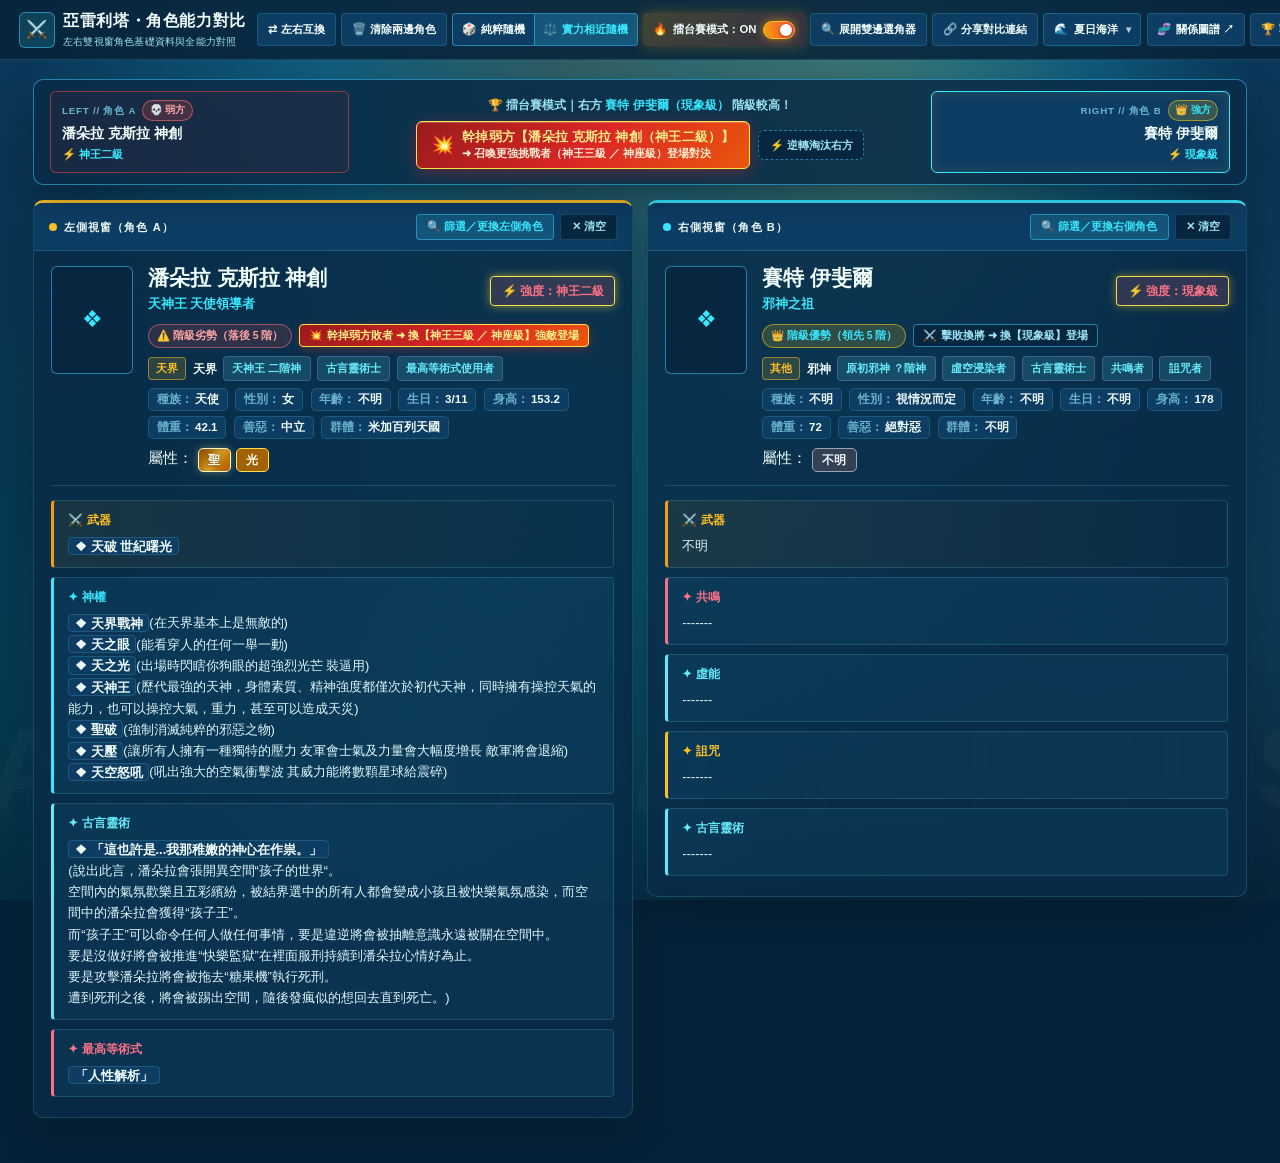
==== commit df983ca7: "123123" ====
--- a/compare.html
+++ b/compare.html
@@ -10,13 +10,13 @@
     (function () {
       try {
         var saved = localStorage.getItem("arelita_theme");
-        var valid = ["ocean", "beach", "worldtree", "starry", "dark", "light"];
+        var valid = ["ocean", "beach", "bubble", "worldtree", "starry", "dark", "light"];
         var theme = valid.indexOf(saved) !== -1 ? saved : "ocean";
         document.documentElement.setAttribute("data-theme", theme);
       } catch (e) {}
     })();
   </script>
-  <link rel="stylesheet" href="assets/styles.css" />
+  <link rel="stylesheet" href="assets/styles.css?v=20261111_theme_fix" />
 </head>
 <body class="is-loaded compare-page-body">
   <!-- Decorative Game-Portal Background Grid & Ambient Orbs -->
@@ -52,6 +52,46 @@
       <span class="beach-sparkle sp-6"></span>
       <span class="beach-sparkle sp-7"></span>
     </div>
+
+    <!-- Pink Sakura Layer (粉紅櫻花版本專屬背景：夢幻浮動泡泡、粉櫻光暈與愛心星芒) -->
+    <div class="pink-bubble-layer">
+      <div class="pb-ambient-glow"></div>
+      
+      <!-- Rising Iridescent Pink Bubbles -->
+      <span class="pink-bubble pb-1"></span>
+      <span class="pink-bubble pb-2"></span>
+      <span class="pink-bubble pb-3"></span>
+      <span class="pink-bubble pb-4"></span>
+      <span class="pink-bubble pb-5"></span>
+      <span class="pink-bubble pb-6"></span>
+      <span class="pink-bubble pb-7"></span>
+      <span class="pink-bubble pb-8"></span>
+      <span class="pink-bubble pb-9"></span>
+      <span class="pink-bubble pb-10"></span>
+      <span class="pink-bubble pb-11"></span>
+      <span class="pink-bubble pb-12"></span>
+      <span class="pink-bubble pb-13"></span>
+      <span class="pink-bubble pb-14"></span>
+      <span class="pink-bubble pb-15"></span>
+
+      <!-- Floating Dreamy Hearts -->
+      <span class="pink-heart ph-1">💖</span>
+      <span class="pink-heart ph-2">💕</span>
+      <span class="pink-heart ph-3">🌸</span>
+      <span class="pink-heart ph-4">💖</span>
+      <span class="pink-heart ph-5">✨</span>
+      <span class="pink-heart ph-6">💕</span>
+
+      <!-- Twinkling Sparkles -->
+      <span class="pink-sparkle ps-1"></span>
+      <span class="pink-sparkle ps-2"></span>
+      <span class="pink-sparkle ps-3"></span>
+      <span class="pink-sparkle ps-4"></span>
+      <span class="pink-sparkle ps-5"></span>
+      <span class="pink-sparkle ps-6"></span>
+      <span class="pink-sparkle ps-7"></span>
+      <span class="pink-sparkle ps-8"></span>
+    </div>
     <div class="bg-watermark-text">ARELITA // VERSUS</div>
   </div>
 
@@ -103,10 +143,78 @@
           <span>🔗</span>
           <span id="copyUrlText">分享對比連結</span>
         </button>
-        <button type="button" id="compareThemeToggleBtn" class="theme-toggle-btn" title="切換網頁主題風格">
-          <span class="theme-icon" id="compareThemeIcon">🌊</span>
-          <span class="theme-text" id="compareThemeText">夏日海洋</span>
-        </button>
+        <div class="theme-select-wrap" id="compareThemeSelectWrap">
+          <button type="button" id="compareThemeToggleBtn" class="theme-toggle-btn" aria-haspopup="true" aria-expanded="false" title="挑選風格版本">
+            <span class="theme-icon" id="compareThemeIcon">🌊</span>
+            <span class="theme-text" id="compareThemeText">夏日海洋</span>
+            <span class="theme-caret" aria-hidden="true">▾</span>
+          </button>
+          <div class="theme-dropdown-menu hidden" id="compareThemeDropdown" role="menu" aria-label="風格版本選單">
+            <div class="theme-dropdown-header">風格版本挑選 // SELECT THEME</div>
+            <div class="theme-dropdown-list">
+              <button type="button" class="theme-option-btn" data-theme-val="ocean" role="menuitem">
+                <span class="theme-opt-icon">🌊</span>
+                <div class="theme-opt-info">
+                  <span class="theme-opt-name">夏日海洋</span>
+                  <span class="theme-opt-desc">晴空碧海・珍珠水波</span>
+                </div>
+                <span class="theme-opt-check">✓</span>
+              </button>
+              <button type="button" class="theme-option-btn" data-theme-val="beach" role="menuitem">
+                <span class="theme-opt-icon">🏖️</span>
+                <div class="theme-opt-info">
+                  <span class="theme-opt-name">假日海灘</span>
+                  <span class="theme-opt-desc">陽光沙灘・椰林漫步</span>
+                </div>
+                <span class="theme-opt-check">✓</span>
+              </button>
+              <button type="button" class="theme-option-btn" data-theme-val="bubble" role="menuitem">
+                <span class="theme-opt-icon">🌸</span>
+                <div class="theme-opt-info">
+                  <span class="theme-opt-name">粉紅櫻花</span>
+                  <span class="theme-opt-desc">夢幻粉櫻・草莓糖霜</span>
+                </div>
+                <span class="theme-opt-check">✓</span>
+              </button>
+              <button type="button" class="theme-option-btn" data-theme-val="worldtree" role="menuitem">
+                <span class="theme-opt-icon">🌳</span>
+                <div class="theme-opt-info">
+                  <span class="theme-opt-name">世界樹版</span>
+                  <span class="theme-opt-desc">世界命根・生命琥珀</span>
+                </div>
+                <span class="theme-opt-check">✓</span>
+              </button>
+              <button type="button" class="theme-option-btn" data-theme-val="starry" role="menuitem">
+                <span class="theme-opt-icon">🌌</span>
+                <div class="theme-opt-info">
+                  <span class="theme-opt-name">星空版本</span>
+                  <span class="theme-opt-desc">星穹夜空・璀璨流星</span>
+                </div>
+                <span class="theme-opt-check">✓</span>
+              </button>
+              <button type="button" class="theme-option-btn" data-theme-val="dark" role="menuitem">
+                <span class="theme-opt-icon">🌙</span>
+                <div class="theme-opt-info">
+                  <span class="theme-opt-name">黑色版本</span>
+                  <span class="theme-opt-desc">永夜黑曜・深黑之蝕</span>
+                </div>
+                <span class="theme-opt-check">✓</span>
+              </button>
+              <button type="button" class="theme-option-btn" data-theme-val="light" role="menuitem">
+                <span class="theme-opt-icon">☀️</span>
+                <div class="theme-opt-info">
+                  <span class="theme-opt-name">白色版本</span>
+                  <span class="theme-opt-desc">聖潔白晝・晨曦之光</span>
+                </div>
+                <span class="theme-opt-check">✓</span>
+              </button>
+            </div>
+          </div>
+        </div>
+        <a href="relations.html" target="_blank" rel="noopener" class="compare-action-btn" title="前往角色關係全景圖譜">
+          <span>🧬</span>
+          <span>關係圖譜 ↗</span>
+        </a>
         <a href="tierlist.html" target="_blank" rel="noopener" class="compare-action-btn" title="前往角色戰力 Tier List 排行榜">
           <span>🏆</span>
           <span>戰力排行 ↗</span>
--- a/assets/styles.css
+++ b/assets/styles.css
@@ -278,6 +278,61 @@
     );
 }
 
+/* Sweet Pink Sakura Theme (粉紅櫻花版本：夢幻粉櫻、草莓糖霜、浮動泡泡與甜美星芒風格) */
+[data-theme="bubble"] {
+  --bg-base: #fff0f5;
+  --bg-surface: rgba(255, 242, 248, 0.90);
+  --bg-elevated: #ffe6f2;
+  --bg-card: rgba(255, 246, 251, 0.88);
+  --bg-card-hover: rgba(255, 255, 255, 0.98);
+  --bg-subtle: rgba(244, 114, 182, 0.12);
+  --bg-input: rgba(255, 236, 245, 0.94);
+  --bg-glass: rgba(255, 242, 248, 0.90);
+  --bg-portrait: radial-gradient(circle at 50% 24%, rgba(244, 114, 182, 0.40), rgba(253, 215, 232, 0.48) 58%, #fce7f3 96%);
+
+  --grid-line: rgba(244, 114, 182, 0.08);
+  --border-subtle: rgba(244, 114, 182, 0.30);
+  --border-medium: rgba(236, 72, 153, 0.45);
+  --border-strong: rgba(219, 39, 119, 0.60);
+  --border-gold: rgba(244, 63, 94, 0.58);
+  --border-accent: rgba(236, 72, 153, 0.55);
+
+  --text-primary: #4a0d2e;
+  --text-secondary: #831843;
+  --text-body: #5c183b;
+  --text-muted: #9d4d73;
+
+  --accent-gold: #e11d48;
+  --accent-gold-soft: rgba(225, 29, 72, 0.15);
+  --accent-blue: #ec4899;
+  --accent-blue-soft: rgba(236, 72, 153, 0.16);
+  --accent-purple: #c026d3;
+  --accent-purple-soft: rgba(192, 38, 211, 0.15);
+  --accent-crimson: #f43f5e;
+  --accent-crimson-soft: rgba(244, 63, 94, 0.16);
+
+  --shadow-card: 0 10px 28px -4px rgba(131, 24, 67, 0.12), 0 2px 14px rgba(244, 114, 182, 0.18);
+  --shadow-header: 0 6px 24px rgba(131, 24, 67, 0.09);
+  --shadow-modal: 0 24px 64px rgba(74, 13, 46, 0.25);
+  --scrollbar-thumb: #f472b6;
+  --scrollbar-thumb-hover: #db2777;
+}
+
+[data-theme="bubble"] .bg-graphic-layer {
+  background-image:
+    radial-gradient(ellipse at 80% 12%, rgba(254, 205, 211, 0.70) 0%, rgba(253, 242, 248, 0.35) 36%, transparent 68%),
+    radial-gradient(ellipse at 15% 85%, rgba(251, 207, 232, 0.75) 0%, rgba(244, 114, 182, 0.25) 46%, transparent 75%),
+    radial-gradient(ellipse at 85% 75%, rgba(249, 168, 212, 0.55) 0%, transparent 60%),
+    linear-gradient(
+      180deg,
+      #ffe4ee 0%,
+      #fff0f5 25%,
+      #fdf2f8 55%,
+      #fce7f3 82%,
+      #fbcfe8 100%
+    );
+}
+
 :root {
   --header-height: 72px;
   --radius-xs: 4px;
@@ -369,6 +424,10 @@
   opacity: 0.65;
 }
 
+[data-theme="bubble"] .bg-orb {
+  opacity: 0.68;
+}
+
 .bg-orb-gold {
   width: 680px;
   height: 680px;
@@ -391,6 +450,10 @@
 
 [data-theme="beach"] .bg-orb-gold {
   background: radial-gradient(circle, rgba(251, 191, 36, 0.35) 0%, rgba(245, 158, 11, 0.14) 45%, transparent 72%);
+}
+
+[data-theme="bubble"] .bg-orb-gold {
+  background: radial-gradient(circle, rgba(244, 114, 182, 0.45) 0%, rgba(251, 113, 133, 0.18) 45%, transparent 72%);
 }
 
 .bg-orb-blue {
@@ -416,6 +479,10 @@
 
 [data-theme="beach"] .bg-orb-blue {
   background: radial-gradient(circle, rgba(14, 165, 233, 0.25) 0%, rgba(56, 189, 248, 0.1) 45%, transparent 72%);
+}
+
+[data-theme="bubble"] .bg-orb-blue {
+  background: radial-gradient(circle, rgba(236, 72, 153, 0.38) 0%, rgba(217, 70, 239, 0.16) 45%, transparent 72%);
 }
 
 /* Starry Sky & Shooting Stars Layer (星空版本專屬背景與流星) */
@@ -944,6 +1011,178 @@
 .beach-sparkle.sp-6 { left: 77%; width: 12px; height: 12px; animation-duration: 11.4s; animation-delay: 1.1s; }
 .beach-sparkle.sp-7 { left: 89%; width: 8px;  height: 8px;  animation-duration: 9.4s;  animation-delay: 3.9s; }
 
+/* ==================== PINK SAKURA LAYER (粉紅櫻花版本專屬背景與夢幻動效) ==================== */
+.pink-bubble-layer {
+  display: none;
+  position: absolute;
+  inset: 0;
+  pointer-events: none;
+  overflow: hidden;
+  z-index: 0;
+}
+
+[data-theme="bubble"] .pink-bubble-layer {
+  display: block;
+}
+
+/* Dreamy Ambient Pink Sky Glow */
+.pb-ambient-glow {
+  position: absolute;
+  top: -12%;
+  left: 50%;
+  transform: translateX(-50%);
+  width: 140vw;
+  height: 70vh;
+  background: radial-gradient(ellipse at 50% 25%, rgba(254, 205, 211, 0.55) 0%, rgba(251, 207, 232, 0.30) 45%, transparent 75%);
+  pointer-events: none;
+}
+
+/* Iridescent Glossy Pink Bubble */
+.pink-bubble {
+  position: absolute;
+  bottom: -65px;
+  border-radius: 50%;
+  background: radial-gradient(circle at 35% 30%, rgba(255, 255, 255, 0.96) 0%, rgba(253, 215, 232, 0.60) 28%, rgba(244, 114, 182, 0.34) 65%, rgba(217, 70, 239, 0.22) 100%);
+  border: 1.5px solid rgba(255, 255, 255, 0.88);
+  box-shadow:
+    inset -4px -4px 12px rgba(236, 72, 153, 0.42),
+    inset 4px 4px 10px rgba(255, 255, 255, 0.95),
+    0 4px 22px rgba(244, 114, 182, 0.42);
+  opacity: 0;
+  animation: pinkBubbleFloat 11s ease-in infinite;
+  backdrop-filter: blur(1.5px);
+  -webkit-backdrop-filter: blur(1.5px);
+}
+
+.pink-bubble::before {
+  content: "";
+  position: absolute;
+  top: 15%;
+  left: 18%;
+  width: 30%;
+  height: 30%;
+  border-radius: 50%;
+  background: radial-gradient(circle, rgba(255, 255, 255, 0.98) 0%, rgba(255, 255, 255, 0.45) 55%, transparent 100%);
+}
+
+.pink-bubble::after {
+  content: "";
+  position: absolute;
+  bottom: 18%;
+  right: 18%;
+  width: 18%;
+  height: 18%;
+  border-radius: 50%;
+  background: radial-gradient(circle, rgba(255, 255, 255, 0.85) 0%, transparent 80%);
+}
+
+@keyframes pinkBubbleFloat {
+  0% {
+    transform: translateY(0) translateX(0) scale(0.55);
+    opacity: 0;
+  }
+  14% {
+    opacity: 0.90;
+  }
+  48% {
+    transform: translateY(-50vh) translateX(26px) scale(1.02);
+    opacity: 0.86;
+  }
+  75% {
+    transform: translateY(-78vh) translateX(-18px) scale(1.08);
+    opacity: 0.65;
+  }
+  98% {
+    opacity: 0.12;
+  }
+  100% {
+    transform: translateY(-106vh) translateX(14px) scale(1.22);
+    opacity: 0;
+  }
+}
+
+.pink-bubble.pb-1  { left: 4%;  width: 24px; height: 24px; animation-duration: 9.5s;  animation-delay: 0.2s; }
+.pink-bubble.pb-2  { left: 13%; width: 44px; height: 44px; animation-duration: 13.5s; animation-delay: 1.5s; }
+.pink-bubble.pb-3  { left: 22%; width: 20px; height: 20px; animation-duration: 8.8s;  animation-delay: 3.2s; }
+.pink-bubble.pb-4  { left: 31%; width: 58px; height: 58px; animation-duration: 15.2s; animation-delay: 0.8s; }
+.pink-bubble.pb-5  { left: 40%; width: 28px; height: 28px; animation-duration: 10.5s; animation-delay: 2.4s; }
+.pink-bubble.pb-6  { left: 50%; width: 40px; height: 40px; animation-duration: 12.0s; animation-delay: 0.4s; }
+.pink-bubble.pb-7  { left: 59%; width: 22px; height: 22px; animation-duration: 9.0s;  animation-delay: 4.0s; }
+.pink-bubble.pb-8  { left: 68%; width: 66px; height: 66px; animation-duration: 16.5s; animation-delay: 1.8s; }
+.pink-bubble.pb-9  { left: 76%; width: 26px; height: 26px; animation-duration: 10.2s; animation-delay: 2.9s; }
+.pink-bubble.pb-10 { left: 85%; width: 50px; height: 50px; animation-duration: 14.0s; animation-delay: 0.6s; }
+.pink-bubble.pb-11 { left: 93%; width: 30px; height: 30px; animation-duration: 11.2s; animation-delay: 3.6s; }
+.pink-bubble.pb-12 { left: 17%; width: 34px; height: 34px; animation-duration: 11.8s; animation-delay: 5.2s; }
+.pink-bubble.pb-13 { left: 46%; width: 18px; height: 18px; animation-duration: 8.2s;  animation-delay: 4.8s; }
+.pink-bubble.pb-14 { left: 63%; width: 36px; height: 36px; animation-duration: 12.6s; animation-delay: 6.0s; }
+.pink-bubble.pb-15 { left: 81%; width: 22px; height: 22px; animation-duration: 9.8s;  animation-delay: 5.5s; }
+
+/* Floating Dreamy Hearts */
+.pink-heart {
+  position: absolute;
+  bottom: -45px;
+  opacity: 0;
+  pointer-events: none;
+  filter: drop-shadow(0 0 10px rgba(244, 114, 182, 0.65));
+  animation: pinkHeartFloat 12s ease-in-out infinite;
+  user-select: none;
+}
+
+@keyframes pinkHeartFloat {
+  0% {
+    transform: translateY(0) rotate(0deg) scale(0.6);
+    opacity: 0;
+  }
+  15% {
+    opacity: 0.82;
+  }
+  50% {
+    transform: translateY(-52vh) rotate(16deg) scale(1.05);
+    opacity: 0.88;
+  }
+  80% {
+    opacity: 0.45;
+  }
+  100% {
+    transform: translateY(-102vh) rotate(-18deg) scale(1.15);
+    opacity: 0;
+  }
+}
+
+.pink-heart.ph-1 { left: 8%;  font-size: 1.25rem; animation-duration: 11.5s; animation-delay: 0.6s; }
+.pink-heart.ph-2 { left: 26%; font-size: 1.45rem; animation-duration: 13.8s; animation-delay: 2.4s; }
+.pink-heart.ph-3 { left: 43%; font-size: 1.35rem; animation-duration: 12.0s; animation-delay: 1.1s; }
+.pink-heart.ph-4 { left: 61%; font-size: 1.55rem; animation-duration: 14.5s; animation-delay: 3.2s; }
+.pink-heart.ph-5 { left: 74%; font-size: 1.15rem; animation-duration: 10.8s; animation-delay: 1.8s; }
+.pink-heart.ph-6 { left: 88%; font-size: 1.40rem; animation-duration: 13.0s; animation-delay: 4.2s; }
+
+/* Twinkling Pink Star Sparkles */
+.pink-sparkle {
+  position: absolute;
+  width: 8px;
+  height: 8px;
+  border-radius: 50%;
+  background: #ffffff;
+  box-shadow: 0 0 10px #f472b6, 0 0 22px #fb7185;
+  opacity: 0;
+  animation: pinkSparklePulse 3.5s ease-in-out infinite alternate;
+}
+
+@keyframes pinkSparklePulse {
+  0%   { transform: scale(0.3); opacity: 0; }
+  50%  { transform: scale(1.35); opacity: 0.92; }
+  100% { transform: scale(0.4); opacity: 0; }
+}
+
+.pink-sparkle.ps-1 { top: 16%; left: 11%; animation-delay: 0.2s; }
+.pink-sparkle.ps-2 { top: 30%; left: 87%; animation-delay: 1.1s; }
+.pink-sparkle.ps-3 { top: 62%; left: 7%;  animation-delay: 2.0s; }
+.pink-sparkle.ps-4 { top: 46%; left: 37%; animation-delay: 0.7s; }
+.pink-sparkle.ps-5 { top: 74%; left: 71%; animation-delay: 1.8s; }
+.pink-sparkle.ps-6 { top: 20%; left: 64%; animation-delay: 2.6s; }
+.pink-sparkle.ps-7 { top: 83%; left: 23%; animation-delay: 0.9s; }
+.pink-sparkle.ps-8 { top: 38%; left: 81%; animation-delay: 1.5s; }
+
 .bg-watermark-text {
   position: absolute;
   bottom: 4%;
@@ -986,6 +1225,9 @@
 body.modal-open .beach-sparkle,
 body.modal-open .beach-sun-rays,
 body.modal-open .beach-sun-corona,
+body.modal-open .pink-bubble,
+body.modal-open .pink-heart,
+body.modal-open .pink-sparkle,
 body.is-loading .bg-orb,
 body.is-loading .bg-astrolabe,
 body.is-loading .meteor,
@@ -999,6 +1241,9 @@
 body.is-loading .beach-sparkle,
 body.is-loading .beach-sun-rays,
 body.is-loading .beach-sun-corona,
+body.is-loading .pink-bubble,
+body.is-loading .pink-heart,
+body.is-loading .pink-sparkle,
 body.intro-active .bg-orb,
 body.intro-active .bg-astrolabe,
 body.intro-active .meteor,
@@ -1011,7 +1256,10 @@
 body.intro-active .beach-wave,
 body.intro-active .beach-sparkle,
 body.intro-active .beach-sun-rays,
-body.intro-active .beach-sun-corona {
+body.intro-active .beach-sun-corona,
+body.intro-active .pink-bubble,
+body.intro-active .pink-heart,
+body.intro-active .pink-sparkle {
   animation-play-state: paused !important;
 }
 
@@ -1037,6 +1285,11 @@
 [data-theme="beach"] .bg-astrolabe {
   opacity: 0.12;
   color: #f59e0b;
+}
+
+[data-theme="bubble"] .bg-astrolabe {
+  opacity: 0.15;
+  color: #f472b6;
 }
 
 @keyframes floatOrb {
@@ -1122,6 +1375,15 @@
   --intro-glow: rgba(46, 198, 204, 0.36);
   --intro-stage-bg: linear-gradient(155deg, rgba(255, 252, 244, 0.96), rgba(248, 236, 208, 0.96));
   --intro-shutter-bg: radial-gradient(circle at 50% 42%, #d8f3ff 0%, #98e6e8 48%, #f6e1b2 100%);
+}
+
+.intro-splash[data-intro-theme="bubble"],
+[data-theme="bubble"] .intro-splash {
+  --intro-primary: #ec4899;
+  --intro-secondary: #f43f5e;
+  --intro-glow: rgba(236, 72, 153, 0.42);
+  --intro-stage-bg: linear-gradient(155deg, rgba(255, 245, 249, 0.97), rgba(254, 226, 238, 0.97));
+  --intro-shutter-bg: radial-gradient(circle at 50% 42%, #ffe4ef 0%, #fbcfe8 50%, #f472b6 100%);
 }
 
 .intro-splash[data-intro-theme="worldtree"],
@@ -1206,6 +1468,7 @@
 
 .intro-fx-ocean,
 .intro-fx-beach,
+.intro-fx-bubble,
 .intro-fx-worldtree,
 .intro-fx-starry,
 .intro-fx-dark,
@@ -1217,10 +1480,37 @@
 
 .intro-splash[data-intro-theme="ocean"] .intro-fx-ocean { display: block; }
 .intro-splash[data-intro-theme="beach"] .intro-fx-beach { display: block; }
+.intro-splash[data-intro-theme="bubble"] .intro-fx-bubble { display: block; }
 .intro-splash[data-intro-theme="worldtree"] .intro-fx-worldtree { display: block; }
 .intro-splash[data-intro-theme="starry"] .intro-fx-starry { display: block; }
 .intro-splash[data-intro-theme="dark"] .intro-fx-dark { display: block; }
 .intro-splash[data-intro-theme="light"] .intro-fx-light { display: block; }
+
+/* Bubble FX: Dreamy Floating Pink Bubbles & Hearts in Intro */
+.intro-bubble-glow {
+  position: absolute;
+  top: 50%;
+  left: 50%;
+  transform: translate(-50%, -50%);
+  width: 580px;
+  height: 580px;
+  border-radius: 50%;
+  background: radial-gradient(circle, rgba(244, 114, 182, 0.35) 0%, rgba(251, 207, 232, 0.18) 45%, transparent 72%);
+  pointer-events: none;
+}
+
+.intro-pb {
+  position: absolute;
+  bottom: -30px;
+  border-radius: 50%;
+  background: radial-gradient(circle at 35% 30%, rgba(255, 255, 255, 0.95) 0%, rgba(253, 215, 232, 0.6) 30%, rgba(244, 114, 182, 0.3) 70%, transparent 100%);
+  border: 1.5px solid rgba(255, 255, 255, 0.85);
+  box-shadow: 0 0 16px rgba(244, 114, 182, 0.45);
+  animation: introBubbleRise 2.8s ease-in infinite;
+}
+.intro-pb.pb-1 { left: 20%; width: 28px; height: 28px; animation-duration: 2.6s; animation-delay: 0.2s; }
+.intro-pb.pb-2 { left: 50%; width: 38px; height: 38px; animation-duration: 3.2s; animation-delay: 0.5s; }
+.intro-pb.pb-3 { left: 78%; width: 22px; height: 22px; animation-duration: 2.9s; animation-delay: 0.1s; }
 
 /* Beach FX: Sunny Ripples, Golden Sparkles & Sea Foam */
 .intro-beach-sunburst {
@@ -1467,7 +1757,9 @@
 .intro-splash[data-intro-theme="light"] .intro-theme-pill,
 [data-theme="light"] .intro-splash .intro-theme-pill,
 .intro-splash[data-intro-theme="beach"] .intro-theme-pill,
-[data-theme="beach"] .intro-splash .intro-theme-pill {
+[data-theme="beach"] .intro-splash .intro-theme-pill,
+.intro-splash[data-intro-theme="bubble"] .intro-theme-pill,
+[data-theme="bubble"] .intro-splash .intro-theme-pill {
   background: rgba(255, 251, 240, 0.88);
 }
 
@@ -2238,6 +2530,139 @@
   border-color: var(--accent-gold);
   color: var(--accent-gold);
   background: var(--accent-gold-soft);
+}
+
+/* ==================== THEME DROPDOWN SELECTOR (條列式風格版本選單) ==================== */
+.theme-select-wrap {
+  position: relative;
+  display: inline-flex;
+}
+
+.theme-toggle-btn .theme-caret {
+  font-size: 0.65rem;
+  margin-left: 0.15rem;
+  opacity: 0.75;
+  transition: transform 0.2s ease;
+  line-height: 1;
+}
+
+.theme-select-wrap.is-open .theme-toggle-btn .theme-caret {
+  transform: rotate(180deg);
+}
+
+.theme-dropdown-menu {
+  position: absolute;
+  top: calc(100% + 8px);
+  right: 0;
+  width: 250px;
+  background: var(--bg-surface);
+  border: 1px solid var(--border-gold);
+  border-radius: var(--radius-md);
+  padding: 0.55rem 0.55rem;
+  box-shadow: var(--shadow-modal);
+  z-index: 650;
+  display: flex;
+  flex-direction: column;
+  gap: 0.25rem;
+  backdrop-filter: blur(14px);
+  -webkit-backdrop-filter: blur(14px);
+  animation: floatCardIn 0.18s cubic-bezier(0.22, 1, 0.36, 1);
+}
+
+.theme-dropdown-menu.hidden {
+  display: none !important;
+}
+
+.theme-dropdown-header {
+  font-family: var(--font-en-display, "Cinzel", serif);
+  font-size: 0.65rem;
+  font-weight: 700;
+  letter-spacing: 0.12em;
+  color: var(--accent-gold);
+  padding: 0.25rem 0.45rem 0.45rem;
+  border-bottom: 1px solid var(--border-subtle);
+  margin-bottom: 0.2rem;
+  user-select: none;
+}
+
+.theme-dropdown-list {
+  display: flex;
+  flex-direction: column;
+  gap: 0.2rem;
+  max-height: 380px;
+  overflow-y: auto;
+}
+
+.theme-option-btn {
+  display: flex;
+  align-items: center;
+  gap: 0.65rem;
+  padding: 0.45rem 0.6rem;
+  border-radius: var(--radius-sm);
+  background: transparent;
+  border: 1px solid transparent;
+  color: var(--text-primary);
+  cursor: pointer;
+  text-align: left;
+  font-family: inherit;
+  transition: all 0.15s ease;
+  user-select: none;
+  width: 100%;
+}
+
+.theme-option-btn:hover {
+  background: var(--bg-subtle);
+  border-color: var(--border-subtle);
+  transform: translateX(2px);
+}
+
+.theme-option-btn.active {
+  background: var(--accent-gold-soft);
+  border-color: var(--border-gold);
+  color: var(--accent-gold);
+  font-weight: 700;
+}
+
+.theme-opt-icon {
+  font-size: 1.15rem;
+  flex-shrink: 0;
+  line-height: 1;
+}
+
+.theme-opt-info {
+  display: flex;
+  flex-direction: column;
+  flex: 1;
+  min-width: 0;
+}
+
+.theme-opt-name,
+.theme-opt-title {
+  font-size: 0.84rem;
+  font-weight: 700;
+  line-height: 1.25;
+}
+
+.theme-opt-desc {
+  font-size: 0.68rem;
+  color: var(--text-muted);
+  line-height: 1.2;
+}
+
+.theme-option-btn.active .theme-opt-desc {
+  color: var(--text-secondary);
+}
+
+.theme-opt-check {
+  font-size: 0.85rem;
+  font-weight: 800;
+  color: var(--accent-gold);
+  opacity: 0;
+  flex-shrink: 0;
+}
+
+.theme-option-btn.active .theme-opt-check {
+  opacity: 1;
 }
 
 .hidden {
@@ -2962,8 +3387,9 @@
 }
 
 [data-theme="light"] .char-showcase-card:hover,
-[data-theme="beach"] .char-showcase-card:hover {
-  box-shadow: 0 16px 36px -6px rgba(21, 68, 88, 0.14), 0 0 18px var(--accent-gold-soft);
+[data-theme="beach"] .char-showcase-card:hover,
+[data-theme="bubble"] .char-showcase-card:hover {
+  box-shadow: 0 16px 36px -6px rgba(131, 24, 67, 0.14), 0 0 18px var(--accent-gold-soft);
 }
 
 .card-graphic-watermark {
@@ -3940,8 +4366,9 @@
 }
 
 [data-theme="light"] .gallery-card:hover,
-[data-theme="beach"] .gallery-card:hover {
-  box-shadow: 0 16px 32px -6px rgba(21, 68, 88, 0.16), 0 0 18px var(--accent-gold-soft);
+[data-theme="beach"] .gallery-card:hover,
+[data-theme="bubble"] .gallery-card:hover {
+  box-shadow: 0 16px 32px -6px rgba(131, 24, 67, 0.16), 0 0 18px var(--accent-gold-soft);
 }
 
 .gallery-img-box {
@@ -4089,8 +4516,9 @@
 }
 
 [data-theme="light"] .modal-backdrop,
-[data-theme="beach"] .modal-backdrop {
-  background: radial-gradient(circle at 50% 35%, rgba(21, 59, 74, 0.65), rgba(11, 34, 46, 0.80));
+[data-theme="beach"] .modal-backdrop,
+[data-theme="bubble"] .modal-backdrop {
+  background: radial-gradient(circle at 50% 35%, rgba(131, 24, 67, 0.45), rgba(74, 13, 46, 0.75));
 }
 
 .modal-dialog {
@@ -11173,12 +11601,12 @@
   align-items: center;
   justify-content: space-between;
   gap: 1.5rem;
-  background: linear-gradient(135deg, rgba(20, 26, 45, 0.88), rgba(10, 16, 32, 0.95));
+  background: var(--bg-surface);
   border: 1px solid var(--border-gold);
   border-radius: var(--radius-md);
   padding: 1.25rem 1.6rem;
   margin-bottom: 1.5rem;
-  box-shadow: 0 8px 32px rgba(0, 0, 0, 0.45);
+  box-shadow: var(--shadow-card);
   backdrop-filter: blur(12px);
 }
 
@@ -11221,7 +11649,7 @@
 }
 
 .tl-stat-card {
-  background: rgba(15, 23, 42, 0.7);
+  background: var(--bg-card);
   border: 1px solid var(--border-subtle);
   border-radius: var(--radius-sm);
   padding: 0.65rem 1.1rem;
@@ -11284,18 +11712,18 @@
 }
 
 .tl-board {
-  background: rgba(12, 17, 32, 0.9);
-  border: 1px solid var(--border-subtle);
+  background: var(--bg-surface);
+  border: 1px solid var(--border-medium);
   border-radius: var(--radius-md);
   overflow: hidden;
-  box-shadow: 0 12px 36px rgba(0, 0, 0, 0.5);
+  box-shadow: var(--shadow-card);
 }
 
 /* Single Tier Row */
 .tl-row {
   display: flex;
   min-height: 110px;
-  border-bottom: 1px solid rgba(255, 255, 255, 0.08);
+  border-bottom: 1px solid var(--border-subtle);
   transition: background-color 0.2s ease;
 }
 
@@ -11369,7 +11797,7 @@
   align-content: flex-start;
   gap: 0.65rem;
   padding: 0.85rem 1rem;
-  background: rgba(15, 23, 42, 0.5);
+  background: var(--bg-card);
   min-height: 110px;
   transition: all 0.2s ease;
 }
@@ -11507,11 +11935,11 @@
 
 /* Unranked Pool Section */
 .tl-pool-section {
-  background: linear-gradient(135deg, rgba(16, 22, 38, 0.9), rgba(10, 14, 26, 0.95));
+  background: var(--bg-surface);
   border: 1px solid var(--border-gold);
   border-radius: var(--radius-md);
   padding: 1.35rem 1.6rem;
-  box-shadow: 0 12px 36px rgba(0, 0, 0, 0.5);
+  box-shadow: var(--shadow-card);
   transition: all 0.2s ease;
 }
 
@@ -11631,8 +12059,8 @@
 .tl-search-input {
   width: 100%;
   padding: 0.5rem 2rem 0.5rem 2.2rem;
-  background: rgba(15, 23, 42, 0.8);
-  border: 1px solid var(--border-subtle);
+  background: var(--bg-card);
+  border: 1px solid var(--border-medium);
   border-radius: var(--radius-sm);
   color: var(--text-primary);
   font-size: 0.85rem;
@@ -11642,7 +12070,7 @@
 .tl-search-input:focus {
   outline: none;
   border-color: var(--accent-gold);
-  box-shadow: 0 0 12px rgba(230, 180, 80, 0.25);
+  box-shadow: 0 0 12px var(--accent-gold-soft);
 }
 
 .tl-clear-search-btn {
@@ -11664,7 +12092,7 @@
 }
 
 .tl-pill {
-  background: rgba(15, 23, 42, 0.7);
+  background: var(--bg-card);
   border: 1px solid var(--border-subtle);
   color: var(--text-secondary);
   font-size: 0.78rem;
@@ -11676,6 +12104,7 @@
 }
 
 .tl-pill:hover {
+  background: var(--bg-card-hover);
   border-color: var(--border-gold);
   color: var(--text-primary);
 }
@@ -11685,7 +12114,7 @@
   border-color: var(--accent-gold);
   color: var(--accent-gold);
   font-weight: 800;
-  box-shadow: 0 0 10px rgba(230, 180, 80, 0.25);
+  box-shadow: 0 0 10px var(--accent-gold-soft);
 }
 
 .tl-select-wrap {
@@ -11700,18 +12129,24 @@
 }
 
 .tl-select {
-  background: rgba(15, 23, 42, 0.85);
-  border: 1px solid var(--border-subtle);
+  background: var(--bg-card);
+  border: 1px solid var(--border-medium);
   color: var(--text-primary);
   font-size: 0.82rem;
   padding: 0.4rem 0.7rem;
   border-radius: var(--radius-sm);
   outline: none;
   cursor: pointer;
+  transition: border-color 0.2s ease;
 }
 
 .tl-select:focus {
   border-color: var(--accent-gold);
+}
+
+.tl-select option {
+  background: var(--bg-surface);
+  color: var(--text-primary);
 }
 
 .tl-checkbox-wrap {
@@ -12200,12 +12635,16 @@
   justify-content: space-between;
   gap: 1rem;
   flex-wrap: wrap;
-  background: linear-gradient(135deg, rgba(16, 22, 38, 0.92), rgba(10, 14, 26, 0.95));
+  background: var(--bg-surface);
   border: 1px solid var(--border-gold);
   border-radius: var(--radius-md);
-  padding: 0.8rem 1.35rem;
+  padding: 0.85rem 1.4rem;
   margin-bottom: 1.35rem;
-  box-shadow: 0 4px 18px rgba(0, 0, 0, 0.35);
+  box-shadow: var(--shadow-card);
+  position: relative;
+  z-index: 10;
+  backdrop-filter: blur(12px);
+  -webkit-backdrop-filter: blur(12px);
 }
 
 .tl-scheme-left {
@@ -12216,34 +12655,38 @@
 }
 
 .tl-scheme-label {
+  font-size: 0.88rem;
+  font-weight: 700;
+  color: var(--text-primary);
+  letter-spacing: 0.02em;
+}
+
+.tl-scheme-btn-group {
+  display: flex;
+  gap: 0.55rem;
+  flex-wrap: wrap;
+}
+
+.tl-scheme-btn {
+  display: flex;
+  align-items: center;
+  gap: 0.5rem;
+  background: var(--bg-card);
+  border: 1px solid var(--border-medium);
+  color: var(--text-secondary);
   font-size: 0.85rem;
   font-weight: 700;
-  color: var(--text-secondary);
-}
-
-.tl-scheme-btn-group {
-  display: flex;
-  gap: 0.55rem;
-  flex-wrap: wrap;
-}
-
-.tl-scheme-btn {
-  display: flex;
-  align-items: center;
-  gap: 0.45rem;
-  background: rgba(10, 15, 28, 0.85);
-  border: 1px solid var(--border-subtle);
-  color: var(--text-secondary);
-  font-size: 0.82rem;
-  font-weight: 600;
-  padding: 0.45rem 0.95rem;
+  padding: 0.5rem 1.15rem;
   border-radius: var(--radius-sm);
   cursor: pointer;
   transition: all 0.2s ease;
+  box-shadow: 0 2px 8px rgba(0, 0, 0, 0.12);
+  user-select: none;
 }
 
 .tl-scheme-btn:hover {
-  border-color: var(--border-gold);
+  background: var(--bg-card-hover);
+  border-color: var(--accent-gold);
   color: var(--text-primary);
   transform: translateY(-1px);
 }
@@ -12253,7 +12696,7 @@
   border-color: var(--accent-gold);
   color: var(--accent-gold);
   font-weight: 800;
-  box-shadow: 0 0 14px rgba(230, 180, 80, 0.35);
+  box-shadow: 0 0 14px var(--accent-gold-soft), inset 0 0 0 1px var(--accent-gold);
 }
 
 .tl-scheme-right {
@@ -12262,8 +12705,9 @@
 }
 
 .tl-scheme-tip {
-  font-size: 0.78rem;
+  font-size: 0.8rem;
   color: var(--text-muted);
+  line-height: 1.4;
 }
 
 /* Tier Name adjustments for Slang mode (longer Chinese text) */
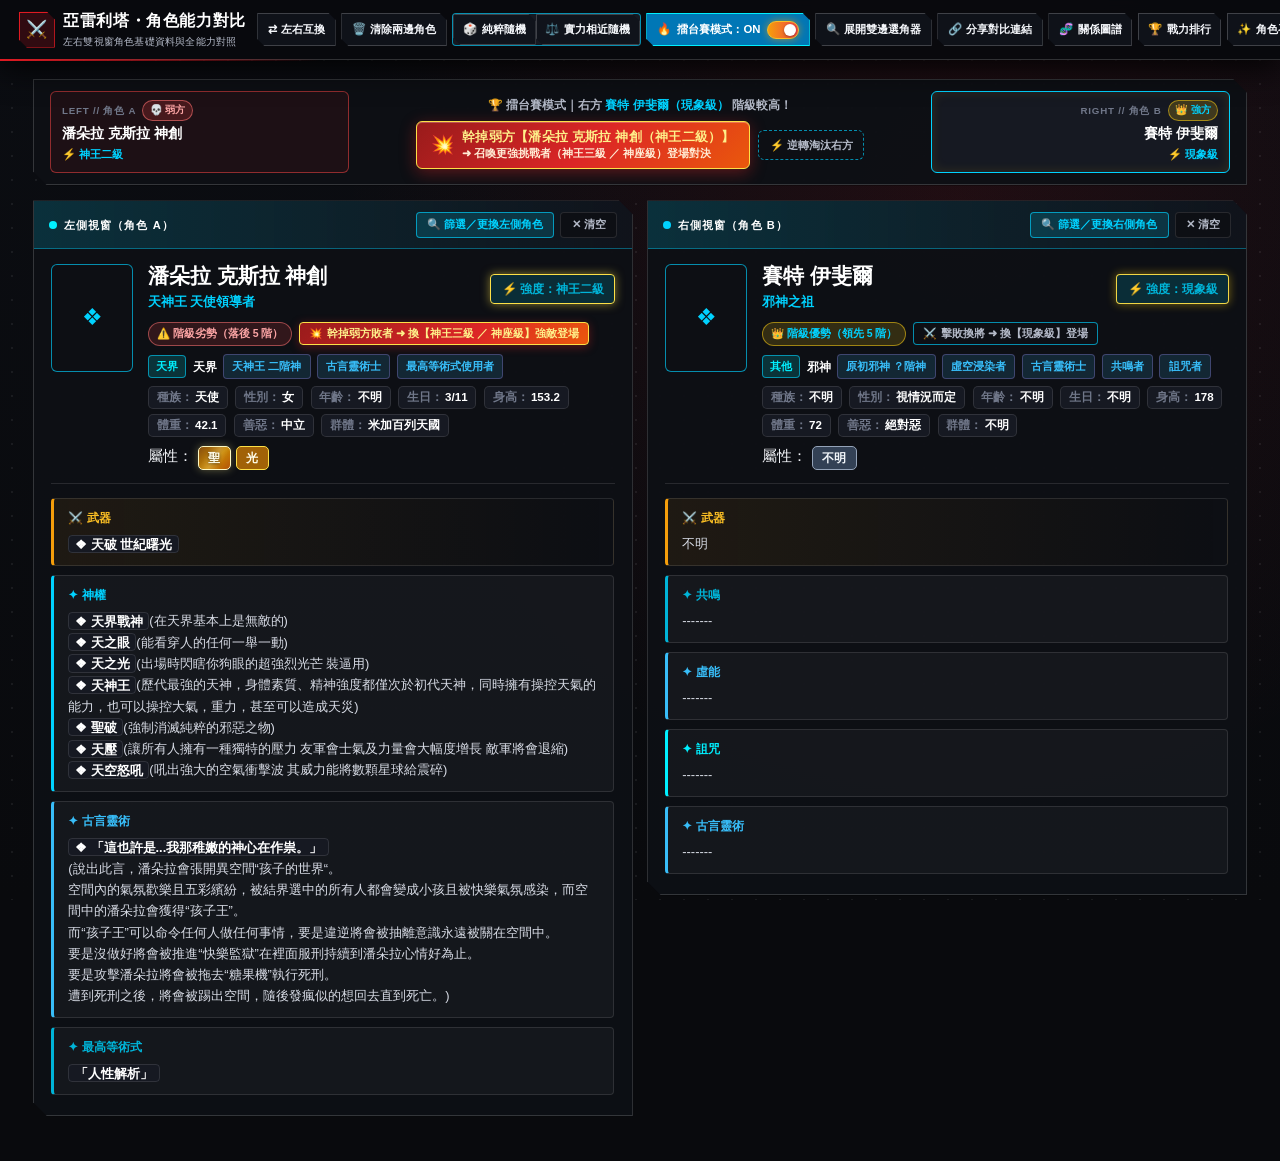
==== commit 8dff4eaf: "123" ====
--- a/compare.html
+++ b/compare.html
@@ -1,5 +1,5 @@
-<!DOCTYPE html>
-<html lang="zh-Hant" data-theme="ocean">
+﻿<!DOCTYPE html>
+<html lang="zh-Hant" data-theme="pgr">
 <head>
   <meta charset="UTF-8" />
   <meta name="viewport" content="width=device-width, initial-scale=1.0" />
@@ -9,14 +9,15 @@
   <script>
     (function () {
       try {
-        var saved = localStorage.getItem("arelita_theme");
-        var valid = ["ocean", "beach", "bubble", "worldtree", "starry", "dark", "light"];
-        var theme = valid.indexOf(saved) !== -1 ? saved : "ocean";
-        document.documentElement.setAttribute("data-theme", theme);
+        localStorage.setItem("arelita_theme", "pgr");
+        document.documentElement.setAttribute("data-theme", "pgr");
+        const pal = localStorage.getItem("arelita_pgr_palette") || "blue";
+        document.documentElement.setAttribute("data-pgr-palette", pal);
       } catch (e) {}
     })();
   </script>
-  <link rel="stylesheet" href="assets/styles.css?v=20261111_theme_fix" />
+  <link rel="stylesheet" href="assets/styles.css?v=20261115_pgr3" />
+  <link rel="stylesheet" href="assets/pgr-theme.css?v=20261116_pgr25" />
 </head>
 <body class="is-loaded compare-page-body">
   <!-- Decorative Game-Portal Background Grid & Ambient Orbs -->
@@ -24,74 +25,6 @@
   <div class="bg-graphic-layer" aria-hidden="true">
     <div class="bg-orb bg-orb-gold"></div>
     <div class="bg-orb bg-orb-blue"></div>
-    <!-- Sunny Holiday Beach Layer (Active in Beach Theme) -->
-    <div class="beach-layer">
-      <div class="beach-sun-wrap">
-        <div class="beach-sun-corona"></div>
-        <div class="beach-sun-rays"></div>
-        <div class="beach-sun-core"></div>
-      </div>
-      <svg class="beach-sky-svg" viewBox="0 0 1440 420" preserveAspectRatio="none" xmlns="http://www.w3.org/2000/svg">
-        <ellipse cx="1060" cy="145" rx="340" ry="72" stroke="rgba(255, 255, 255, 0.35)" stroke-width="1.5" fill="none" />
-        <ellipse cx="1060" cy="145" rx="235" ry="48" stroke="rgba(186, 242, 255, 0.45)" stroke-width="1.2" stroke-dasharray="8 6" fill="none" />
-        <ellipse cx="380" cy="110" rx="260" ry="52" stroke="rgba(255, 255, 255, 0.25)" stroke-width="1.2" fill="none" />
-        <path fill="rgba(255, 255, 255, 0.42)" d="M920,320 C920,285 950,260 985,265 C1000,230 1045,215 1080,235 C1110,210 1160,225 1175,260 C1210,260 1235,285 1235,320 Z" />
-        <path fill="rgba(255, 255, 255, 0.32)" d="M140,290 C140,265 165,245 195,250 C210,222 250,215 278,235 C305,225 335,245 340,275 C365,278 380,295 380,315 L140,315 Z" />
-      </svg>
-      <svg class="beach-waves-svg" viewBox="0 0 1440 320" preserveAspectRatio="none" xmlns="http://www.w3.org/2000/svg">
-        <path class="beach-wave wave-deep" fill="rgba(28, 165, 201, 0.24)" d="M0,192L60,181.3C120,171,240,149,360,154.7C480,160,600,192,720,197.3C840,203,960,181,1080,165.3C1200,149,1320,139,1380,133.3L1440,128L1440,320L1380,320C1320,320,1200,320,1080,320C960,320,840,320,720,320C600,320,480,320,360,320C240,320,120,320,60,320L0,320Z"></path>
-        <path class="beach-wave wave-aqua" fill="rgba(92, 224, 212, 0.32)" d="M0,224L80,213.3C160,203,320,181,480,186.7C640,192,800,224,960,224C1120,224,1280,192,1360,176L1440,160L1440,320L1360,320C1280,320,1120,320,960,320C800,320,640,320,480,320C320,320,160,320,80,320L0,320Z"></path>
-        <path class="beach-wave wave-foam" fill="rgba(255, 255, 255, 0.52)" d="M0,250L60,246C120,242,240,234,360,238C480,242,600,260,720,260C840,260,960,242,1080,233C1200,224,1320,224,1380,224L1440,224L1440,320L1380,320C1320,320,1200,320,1080,320C960,320,840,320,720,320C600,320,480,320,360,320C240,320,120,320,60,320L0,320Z"></path>
-      </svg>
-      <div class="beach-shore-sand"></div>
-      <span class="beach-sparkle sp-1"></span>
-      <span class="beach-sparkle sp-2"></span>
-      <span class="beach-sparkle sp-3"></span>
-      <span class="beach-sparkle sp-4"></span>
-      <span class="beach-sparkle sp-5"></span>
-      <span class="beach-sparkle sp-6"></span>
-      <span class="beach-sparkle sp-7"></span>
-    </div>
-
-    <!-- Pink Sakura Layer (粉紅櫻花版本專屬背景：夢幻浮動泡泡、粉櫻光暈與愛心星芒) -->
-    <div class="pink-bubble-layer">
-      <div class="pb-ambient-glow"></div>
-      
-      <!-- Rising Iridescent Pink Bubbles -->
-      <span class="pink-bubble pb-1"></span>
-      <span class="pink-bubble pb-2"></span>
-      <span class="pink-bubble pb-3"></span>
-      <span class="pink-bubble pb-4"></span>
-      <span class="pink-bubble pb-5"></span>
-      <span class="pink-bubble pb-6"></span>
-      <span class="pink-bubble pb-7"></span>
-      <span class="pink-bubble pb-8"></span>
-      <span class="pink-bubble pb-9"></span>
-      <span class="pink-bubble pb-10"></span>
-      <span class="pink-bubble pb-11"></span>
-      <span class="pink-bubble pb-12"></span>
-      <span class="pink-bubble pb-13"></span>
-      <span class="pink-bubble pb-14"></span>
-      <span class="pink-bubble pb-15"></span>
-
-      <!-- Floating Dreamy Hearts -->
-      <span class="pink-heart ph-1">💖</span>
-      <span class="pink-heart ph-2">💕</span>
-      <span class="pink-heart ph-3">🌸</span>
-      <span class="pink-heart ph-4">💖</span>
-      <span class="pink-heart ph-5">✨</span>
-      <span class="pink-heart ph-6">💕</span>
-
-      <!-- Twinkling Sparkles -->
-      <span class="pink-sparkle ps-1"></span>
-      <span class="pink-sparkle ps-2"></span>
-      <span class="pink-sparkle ps-3"></span>
-      <span class="pink-sparkle ps-4"></span>
-      <span class="pink-sparkle ps-5"></span>
-      <span class="pink-sparkle ps-6"></span>
-      <span class="pink-sparkle ps-7"></span>
-      <span class="pink-sparkle ps-8"></span>
-    </div>
     <div class="bg-watermark-text">ARELITA // VERSUS</div>
   </div>
 
@@ -143,81 +76,17 @@
           <span>🔗</span>
           <span id="copyUrlText">分享對比連結</span>
         </button>
-        <div class="theme-select-wrap" id="compareThemeSelectWrap">
-          <button type="button" id="compareThemeToggleBtn" class="theme-toggle-btn" aria-haspopup="true" aria-expanded="false" title="挑選風格版本">
-            <span class="theme-icon" id="compareThemeIcon">🌊</span>
-            <span class="theme-text" id="compareThemeText">夏日海洋</span>
-            <span class="theme-caret" aria-hidden="true">▾</span>
-          </button>
-          <div class="theme-dropdown-menu hidden" id="compareThemeDropdown" role="menu" aria-label="風格版本選單">
-            <div class="theme-dropdown-header">風格版本挑選 // SELECT THEME</div>
-            <div class="theme-dropdown-list">
-              <button type="button" class="theme-option-btn" data-theme-val="ocean" role="menuitem">
-                <span class="theme-opt-icon">🌊</span>
-                <div class="theme-opt-info">
-                  <span class="theme-opt-name">夏日海洋</span>
-                  <span class="theme-opt-desc">晴空碧海・珍珠水波</span>
-                </div>
-                <span class="theme-opt-check">✓</span>
-              </button>
-              <button type="button" class="theme-option-btn" data-theme-val="beach" role="menuitem">
-                <span class="theme-opt-icon">🏖️</span>
-                <div class="theme-opt-info">
-                  <span class="theme-opt-name">假日海灘</span>
-                  <span class="theme-opt-desc">陽光沙灘・椰林漫步</span>
-                </div>
-                <span class="theme-opt-check">✓</span>
-              </button>
-              <button type="button" class="theme-option-btn" data-theme-val="bubble" role="menuitem">
-                <span class="theme-opt-icon">🌸</span>
-                <div class="theme-opt-info">
-                  <span class="theme-opt-name">粉紅櫻花</span>
-                  <span class="theme-opt-desc">夢幻粉櫻・草莓糖霜</span>
-                </div>
-                <span class="theme-opt-check">✓</span>
-              </button>
-              <button type="button" class="theme-option-btn" data-theme-val="worldtree" role="menuitem">
-                <span class="theme-opt-icon">🌳</span>
-                <div class="theme-opt-info">
-                  <span class="theme-opt-name">世界樹版</span>
-                  <span class="theme-opt-desc">世界命根・生命琥珀</span>
-                </div>
-                <span class="theme-opt-check">✓</span>
-              </button>
-              <button type="button" class="theme-option-btn" data-theme-val="starry" role="menuitem">
-                <span class="theme-opt-icon">🌌</span>
-                <div class="theme-opt-info">
-                  <span class="theme-opt-name">星空版本</span>
-                  <span class="theme-opt-desc">星穹夜空・璀璨流星</span>
-                </div>
-                <span class="theme-opt-check">✓</span>
-              </button>
-              <button type="button" class="theme-option-btn" data-theme-val="dark" role="menuitem">
-                <span class="theme-opt-icon">🌙</span>
-                <div class="theme-opt-info">
-                  <span class="theme-opt-name">黑色版本</span>
-                  <span class="theme-opt-desc">永夜黑曜・深黑之蝕</span>
-                </div>
-                <span class="theme-opt-check">✓</span>
-              </button>
-              <button type="button" class="theme-option-btn" data-theme-val="light" role="menuitem">
-                <span class="theme-opt-icon">☀️</span>
-                <div class="theme-opt-info">
-                  <span class="theme-opt-name">白色版本</span>
-                  <span class="theme-opt-desc">聖潔白晝・晨曦之光</span>
-                </div>
-                <span class="theme-opt-check">✓</span>
-              </button>
-            </div>
-          </div>
-        </div>
-        <a href="relations.html" target="_blank" rel="noopener" class="compare-action-btn" title="前往角色關係全景圖譜">
+        <a href="relations.html" class="compare-action-btn" title="前往角色關係全景圖譜">
           <span>🧬</span>
-          <span>關係圖譜 ↗</span>
-        </a>
-        <a href="tierlist.html" target="_blank" rel="noopener" class="compare-action-btn" title="前往角色戰力 Tier List 排行榜">
+          <span>關係圖譜</span>
+        </a>
+        <a href="tierlist.html" class="compare-action-btn" title="前往角色戰力 Tier List 排行榜">
           <span>🏆</span>
-          <span>戰力排行 ↗</span>
+          <span>戰力排行</span>
+        </a>
+        <a href="summon.html" class="compare-action-btn" title="前往角色召喚模擬器">
+          <span>✨</span>
+          <span>角色召喚</span>
         </a>
         <a href="index.html" class="compare-action-btn primary-back-btn" title="返回亞雷利塔主頁面">
           <span>🏛️</span>
@@ -256,7 +125,7 @@
               <input type="search" id="searchLeft" placeholder="搜尋角色名稱、稱號、武器或能力關鍵字..." autocomplete="off" />
             </div>
             <div class="picker-toolbar-meta">
-              <span class="picker-match-count" id="matchCountLeft">175 名</span>
+              <span class="picker-match-count" id="matchCountLeft">176 名</span>
               <button type="button" class="picker-reset-btn" id="btnResetFiltersLeft">↺ 重置篩選</button>
             </div>
           </div>
@@ -304,7 +173,7 @@
               <input type="search" id="searchRight" placeholder="搜尋角色名稱、稱號、武器或能力關鍵字..." autocomplete="off" />
             </div>
             <div class="picker-toolbar-meta">
-              <span class="picker-match-count" id="matchCountRight">175 名</span>
+              <span class="picker-match-count" id="matchCountRight">176 名</span>
               <button type="button" class="picker-reset-btn" id="btnResetFiltersRight">↺ 重置篩選</button>
             </div>
           </div>
--- a/assets/pgr-theme.css
+++ b/assets/pgr-theme.css
@@ -0,0 +1,4291 @@
+﻿/* ============================================================================
+   ARELITA TACTICAL OVERHAUL (OBSIDIAN & CRIMSON THEME)
+   Modelled directly on https://pgr.kurogame.net/ (#Home, #Data, #Wallpapers, #Others, #Features)
+   ============================================================================ */
+
+:root[data-theme="pgr"],
+html[data-theme="pgr"] {
+  --bg-base: #090a0d;
+  --bg-surface: rgba(16, 18, 24, 0.94);
+  --bg-elevated: #161922;
+  --bg-card: rgba(18, 21, 28, 0.94);
+  --bg-card-hover: rgba(28, 32, 42, 0.98);
+  --bg-subtle: rgba(255, 255, 255, 0.035);
+  --bg-input: #0d0f14;
+  --bg-glass: rgba(10, 11, 15, 0.92);
+  --bg-portrait: radial-gradient(circle at 50% 25%, rgba(224, 26, 34, 0.24), #090a0d 82%);
+
+  --grid-line: rgba(255, 255, 255, 0.04);
+  --border-subtle: rgba(255, 255, 255, 0.11);
+  --border-medium: rgba(255, 255, 255, 0.22);
+  --border-strong: rgba(224, 26, 34, 0.72);
+  --border-gold: rgba(224, 26, 34, 0.65);
+  --border-accent: rgba(224, 26, 34, 0.6);
+
+  --text-primary: #ffffff;
+  --text-secondary: #b4bac8;
+  --text-body: #d8dce6;
+  --text-muted: #707789;
+
+  --accent-gold: #e01a22;
+  --accent-gold-soft: rgba(224, 26, 34, 0.16);
+  --accent-blue: #e01a22;
+  --accent-blue-soft: rgba(224, 26, 34, 0.15);
+  --accent-purple: #00f0ff;
+  --accent-purple-soft: rgba(0, 240, 255, 0.14);
+  --accent-crimson: #ff1e27;
+  --accent-crimson-soft: rgba(255, 30, 39, 0.18);
+
+  --shadow-card: 0 18px 44px -8px rgba(0, 0, 0, 0.85);
+  --shadow-header: 0 8px 32px rgba(0, 0, 0, 0.85);
+  --shadow-modal: 0 28px 70px rgba(0, 0, 0, 0.95);
+  --scrollbar-thumb: #2b303c;
+  --scrollbar-thumb-hover: #e01a22;
+}
+
+/* ==================== GLOBAL CYBER-TACTICAL SCROLLBARS ==================== */
+html, body, * {
+  scrollbar-width: thin;
+  scrollbar-color: #252a36 #0b0c10;
+}
+
+::-webkit-scrollbar {
+  width: 6px;
+  height: 6px;
+}
+
+::-webkit-scrollbar-track {
+  background: #0b0c10;
+}
+
+::-webkit-scrollbar-thumb {
+  background: #252a36;
+  border-radius: 3px;
+  border: 1px solid rgba(224, 26, 34, 0.28);
+  transition: background 0.2s, box-shadow 0.2s;
+}
+
+::-webkit-scrollbar-thumb:hover {
+  background: #e01a22;
+  box-shadow: 0 0 10px rgba(224, 26, 34, 0.85);
+}
+
+::-webkit-scrollbar-button {
+  display: none !important;
+  width: 0 !important;
+  height: 0 !important;
+}
+
+::-webkit-scrollbar-corner {
+  background: #0b0c10;
+}
+
+html:not([data-theme="pgr"]) .pgr-hud-only {
+  display: none !important;
+}
+
+/* ==================== 1. GLOBAL STAGE & HALFTONE DOT-MATRIX BACKDROP ==================== */
+html[data-theme="pgr"] body {
+  background-color: #0b0c10 !important;
+  background-image:
+    radial-gradient(rgba(255, 255, 255, 0.065) 1px, transparent 1px),
+    radial-gradient(ellipse at 55% 15%, rgba(224, 26, 34, 0.09) 0%, transparent 60%),
+    linear-gradient(180deg, #0c0d12 0%, #08090c 100%) !important;
+  background-size: 16px 16px, 100% 100%, 100% 100% !important;
+  color: #ffffff;
+  overflow-x: hidden;
+}
+
+html[data-theme="pgr"] .bg-graphic-layer,
+html[data-theme="pgr"] .bg-grid-overlay,
+html[data-theme="pgr"] .ocean-layer,
+html[data-theme="pgr"] .beach-layer,
+html[data-theme="pgr"] .pink-bubble-layer,
+html[data-theme="pgr"] .worldtree-layer,
+html[data-theme="pgr"] .starry-sky-layer {
+  display: none !important;
+}
+
+/* Hide legacy top navbar & boxy hero banner in PGR mode (keep dropdown menus functional) */
+html[data-theme="pgr"] .site-header {
+  position: fixed !important;
+  top: 0 !important;
+  left: 0 !important;
+  width: 0 !important;
+  height: 0 !important;
+  padding: 0 !important;
+  border: none !important;
+  background: transparent !important;
+  box-shadow: none !important;
+  visibility: hidden !important;
+  pointer-events: none !important;
+  z-index: 9000 !important;
+}
+
+html[data-theme="pgr"] #bgmPopover:not(.hidden),
+html[data-theme="pgr"] #themeDropdownMenu:not(.hidden) {
+  display: block !important;
+  visibility: visible !important;
+  opacity: 1 !important;
+  pointer-events: auto !important;
+  position: fixed !important;
+  top: 58px !important;
+  right: 36px !important;
+  z-index: 9999 !important;
+  background: rgba(12, 14, 19, 0.98) !important;
+  border: 1px solid rgba(224, 26, 34, 0.78) !important;
+  border-radius: 2px !important;
+  box-shadow: 0 24px 60px rgba(0, 0, 0, 0.95), 0 0 24px rgba(224, 26, 34, 0.25) !important;
+}
+
+html[data-theme="pgr"] .portal-hero-strip,
+html[data-theme="pgr"] .home-purpose-section {
+  display: none !important;
+}
+
+/* Spacious Main Stage container that never collides with Left Rail or Top HUD Controls */
+html[data-theme="pgr"] .main-container {
+  max-width: 100% !important;
+  width: 100% !important;
+  margin: 0 !important;
+  padding: 54px 54px 68px 206px !important;
+  box-sizing: border-box !important;
+  position: relative;
+  z-index: 5;
+}
+
+@media (max-width: 1180px) {
+  html[data-theme="pgr"] .main-container {
+    padding: 58px 24px 64px 24px !important;
+  }
+}
+
+/* ==================== 2. GIANT WATERMARK & TOP-LEFT SLANTED BRAND LOGO ==================== */
+.pgr-bg-watermark {
+  position: fixed;
+  top: 14px;
+  left: 24px;
+  font-family: "Arial Black", "Impact", "Noto Sans TC", sans-serif;
+  font-size: clamp(5.5rem, 12vw, 10.5rem);
+  font-weight: 900;
+  letter-spacing: 0.04em;
+  color: rgba(255, 255, 255, 0.035);
+  pointer-events: none;
+  user-select: none;
+  z-index: 0;
+  line-height: 0.9;
+  white-space: nowrap;
+  text-transform: uppercase;
+}
+
+.pgr-top-brand {
+  position: fixed;
+  top: 16px;
+  left: 32px;
+  z-index: 9800;
+  cursor: pointer;
+  user-select: none;
+  display: flex;
+  flex-direction: column;
+  gap: 2px;
+}
+
+.pgr-tb-main {
+  font-family: "Arial Black", "Noto Sans TC", sans-serif;
+  font-size: 1.55rem;
+  font-weight: 900;
+  font-style: italic;
+  letter-spacing: 0.08em;
+  color: #ffffff;
+  line-height: 1;
+  text-shadow: 0 0 18px rgba(224, 26, 34, 0.45), 0 2px 14px rgba(0, 0, 0, 0.9);
+  transition: color 0.2s, text-shadow 0.2s;
+}
+
+.pgr-top-brand:hover .pgr-tb-main {
+  color: #ff2a32;
+  text-shadow: 0 0 22px rgba(255, 42, 50, 0.85);
+}
+
+.pgr-tb-sub {
+  font-size: 0.58rem;
+  font-weight: 800;
+  letter-spacing: 0.28em;
+  color: rgba(255, 255, 255, 0.78);
+  padding-left: 56px;
+  white-space: nowrap;
+}
+
+/* Top-Right Minimal Tactical Controls (Search, Audio, Theme) */
+.pgr-top-controls {
+  position: fixed;
+  top: 16px;
+  right: 36px;
+  z-index: 9800;
+  pointer-events: auto;
+  display: flex;
+  align-items: center;
+  gap: 10px;
+}
+
+.pgr-audio-btn-group {
+  display: inline-flex;
+  align-items: center;
+  gap: 2px;
+}
+
+.pgr-quick-search {
+  display: flex;
+  align-items: center;
+  background: rgba(14, 16, 22, 0.94);
+  border: 1px solid rgba(255, 255, 255, 0.28);
+  padding: 4px 12px;
+  height: 32px;
+  clip-path: polygon(0 0, calc(100% - 7px) 0, 100% 7px, 100% 100%, 0 100%);
+  box-shadow: 0 6px 20px rgba(0, 0, 0, 0.65);
+  transition: border-color 0.2s, box-shadow 0.2s;
+}
+
+.pgr-quick-search:focus-within {
+  border-color: #e01a22;
+  box-shadow: 0 0 16px rgba(224, 26, 34, 0.45);
+}
+
+.pgr-qs-icon {
+  color: #e01a22;
+  font-size: 0.86rem;
+  margin-right: 6px;
+}
+
+.pgr-quick-search input {
+  background: transparent;
+  border: none;
+  outline: none;
+  color: #ffffff;
+  font-size: 0.74rem;
+  letter-spacing: 0.08em;
+  width: 185px;
+}
+
+.pgr-quick-search input::placeholder {
+  color: rgba(255, 255, 255, 0.46);
+}
+
+.pgr-hud-btn {
+  height: 32px;
+  padding: 0 13px;
+  background: rgba(14, 16, 22, 0.94);
+  border: 1px solid rgba(255, 255, 255, 0.28);
+  color: rgba(255, 255, 255, 0.92);
+  font-size: 0.7rem;
+  font-weight: 800;
+  letter-spacing: 0.14em;
+  cursor: pointer;
+  pointer-events: auto;
+  display: inline-flex;
+  align-items: center;
+  gap: 6px;
+  clip-path: polygon(0 0, calc(100% - 7px) 0, 100% 7px, 100% 100%, 7px 100%, 0 calc(100% - 7px));
+  box-shadow: 0 6px 20px rgba(0, 0, 0, 0.65);
+  transition: all 0.2s;
+}
+
+.pgr-hud-btn-icon {
+  padding: 0 8px;
+  clip-path: none;
+}
+
+.pgr-hud-btn:hover,
+.pgr-hud-btn.active,
+.pgr-hud-btn.playing {
+  background: #e01a22;
+  border-color: #ff1e27;
+  color: #ffffff;
+  box-shadow: 0 0 18px rgba(224, 26, 34, 0.6);
+}
+
+/* ==================== 3. PGR TOP SECTION TELEMETRY HEADER ==================== */
+.pgr-section-header {
+  position: relative;
+  width: 100%;
+  margin: 0 0 22px 0;
+  padding: 0;
+  display: flex;
+  align-items: center;
+  justify-content: space-between;
+  z-index: 10;
+  user-select: none;
+}
+
+.pgr-sh-line-left,
+.pgr-sh-line-right {
+  flex: 1;
+  height: 1px;
+  background: rgba(255, 255, 255, 0.26);
+  position: relative;
+}
+
+.pgr-sh-line-left::after {
+  content: "";
+  position: absolute;
+  right: 14px;
+  top: -11px;
+  width: 1px;
+  height: 24px;
+  background: rgba(255, 255, 255, 0.35);
+  transform: rotate(-38deg);
+}
+
+.pgr-sh-line-right::before {
+  content: "";
+  position: absolute;
+  left: 14px;
+  top: -11px;
+  width: 1px;
+  height: 24px;
+  background: rgba(255, 255, 255, 0.35);
+  transform: rotate(-38deg);
+}
+
+.pgr-sh-center {
+  display: flex;
+  align-items: center;
+  gap: 32px;
+  padding: 0 22px;
+}
+
+.pgr-sh-event-code {
+  font-size: 0.72rem;
+  font-weight: 700;
+  letter-spacing: 0.16em;
+  color: rgba(255, 255, 255, 0.7);
+  display: flex;
+  align-items: center;
+  gap: 10px;
+}
+
+.pgr-sh-event-code::before,
+.pgr-sh-event-code::after {
+  content: "·";
+  color: #ffffff;
+  font-weight: 900;
+}
+
+.pgr-sh-title-block {
+  text-align: center;
+  position: relative;
+}
+
+.pgr-sh-main-title {
+  font-family: "Cinzel", "Times New Roman", "Noto Serif TC", Georgia, serif;
+  font-size: clamp(1.85rem, 3vw, 2.55rem);
+  font-weight: 700;
+  letter-spacing: 0.08em;
+  color: #ffffff;
+  margin: 0;
+  line-height: 1;
+  text-transform: uppercase;
+  text-shadow: 0 4px 20px rgba(0, 0, 0, 0.9);
+}
+
+.pgr-sh-sub-bar {
+  display: flex;
+  align-items: center;
+  justify-content: center;
+  gap: 10px;
+  margin-top: 4px;
+}
+
+.pgr-sh-sub-bar::before,
+.pgr-sh-sub-bar::after {
+  content: "";
+  width: 52px;
+  height: 1px;
+  background: #e01a22;
+}
+
+.pgr-sh-sub-text {
+  font-size: 0.62rem;
+  font-weight: 800;
+  letter-spacing: 0.24em;
+  color: #e01a22;
+  background: rgba(224, 26, 34, 0.14);
+  padding: 1px 8px;
+}
+
+.pgr-sh-dots {
+  font-size: 0.7rem;
+  color: #ffffff;
+  margin-top: 2px;
+  line-height: 1;
+}
+
+.pgr-sh-page-counter {
+  font-size: 0.74rem;
+  font-weight: 800;
+  letter-spacing: 0.22em;
+  color: rgba(255, 255, 255, 0.85);
+  padding-left: 18px;
+  white-space: nowrap;
+}
+
+/* ==================== 4. PGR LEFT VERTICAL NAVIGATION RAIL ==================== */
+.pgr-left-rail {
+  position: fixed;
+  top: 112px;
+  left: 32px;
+  bottom: 58px;
+  width: 146px;
+  z-index: 480;
+  display: flex;
+  flex-direction: column;
+  user-select: none;
+}
+
+.pgr-rail-toggle {
+  width: 34px;
+  height: 30px;
+  background: transparent;
+  border: none;
+  padding: 0;
+  margin-bottom: 14px;
+  cursor: pointer;
+  display: flex;
+  align-items: center;
+}
+
+.pgr-hamburger-lines {
+  display: flex;
+  flex-direction: column;
+  gap: 5px;
+  width: 24px;
+}
+
+.pgr-hamburger-lines i {
+  display: block;
+  height: 2px;
+  width: 100%;
+  background: #ffffff;
+  transition: background 0.2s;
+}
+
+.pgr-rail-toggle:hover .pgr-hamburger-lines i {
+  background: #e01a22;
+}
+
+.pgr-rail-list {
+  border-left: 1px solid rgba(255, 255, 255, 0.26);
+  display: flex;
+  flex-direction: column;
+  justify-content: center;
+  gap: 20px;
+  padding: 12px 0;
+  flex: 1;
+}
+
+.pgr-left-rail.is-collapsed .pgr-rail-list {
+  display: none;
+}
+
+.pgr-rail-item {
+  position: relative;
+  background: transparent;
+  border: none;
+  text-align: left;
+  padding: 4px 10px 6px 16px;
+  color: rgba(255, 255, 255, 0.74);
+  font-family: inherit;
+  cursor: pointer;
+  text-decoration: none;
+  display: flex;
+  flex-direction: column;
+  gap: 2px;
+  transition: color 0.2s, transform 0.2s;
+}
+
+.pgr-rail-item:hover {
+  color: #ffffff;
+  transform: translateX(3px);
+}
+
+.pgr-rail-en {
+  font-size: 0.78rem;
+  font-weight: 600;
+  letter-spacing: 0.08em;
+  text-transform: uppercase;
+}
+
+.pgr-rail-zh {
+  font-size: 0.64rem;
+  color: rgba(255, 255, 255, 0.42);
+  font-weight: 400;
+}
+
+.pgr-rail-item.active {
+  color: #ffffff;
+}
+
+.pgr-rail-item.active .pgr-rail-en {
+  font-size: 1.05rem;
+  font-weight: 800;
+  letter-spacing: 0.08em;
+}
+
+.pgr-rail-item.active .pgr-rail-zh {
+  color: #ff4d55;
+}
+
+.pgr-rail-item.active::before {
+  content: "";
+  position: absolute;
+  left: -2px;
+  top: 2px;
+  bottom: 2px;
+  width: 3px;
+  background: #e01a22;
+  box-shadow: 0 0 10px #e01a22;
+}
+
+.pgr-rail-item.active::after {
+  content: "";
+  position: absolute;
+  left: 16px;
+  right: 8px;
+  bottom: 0;
+  height: 1.5px;
+  background: #e01a22;
+}
+
+@media (max-width: 1180px) {
+  .pgr-left-rail {
+    display: none;
+  }
+}
+
+/* ==================== 5. SECTION 01: PGR #HOME / #FEATURES STAGE ==================== */
+html[data-theme="pgr"] .pgr-home-stage-outer {
+  position: relative;
+  display: flex;
+  align-items: center;
+  justify-content: center;
+  gap: 22px;
+  margin: 6px auto 0;
+  max-width: 1480px;
+}
+
+/* Flanking Cyber-Tactical Preview Wings (01 / 02) */
+.pgr-side-preview {
+  width: 215px;
+  flex-shrink: 0;
+  display: flex;
+  flex-direction: column;
+  gap: 10px;
+  cursor: pointer;
+  user-select: none;
+  transition: transform 0.25s ease, opacity 0.25s ease;
+  opacity: 0.86;
+}
+
+.pgr-side-preview:hover {
+  opacity: 1;
+  transform: translateY(-4px);
+}
+
+.pgr-sp-arrow {
+  display: flex;
+  align-items: center;
+  justify-content: space-between;
+  font-size: 0.68rem;
+  font-weight: 800;
+  letter-spacing: 0.16em;
+  color: rgba(255, 255, 255, 0.72);
+  padding: 4px 10px;
+  background: rgba(224, 26, 34, 0.12);
+  border-left: 2px solid #e01a22;
+  transition: all 0.2s;
+}
+
+.pgr-side-preview.next .pgr-sp-arrow {
+  border-left: none;
+  border-right: 2px solid #e01a22;
+}
+
+.pgr-sp-chev {
+  color: #ff2a32;
+  font-weight: 900;
+}
+
+.pgr-side-preview:hover .pgr-sp-arrow {
+  background: #e01a22;
+  color: #ffffff;
+}
+
+.pgr-side-preview:hover .pgr-sp-chev {
+  color: #ffffff;
+}
+
+.pgr-sp-card {
+  position: relative;
+  height: 148px;
+  border: 1px solid rgba(255, 255, 255, 0.26);
+  overflow: hidden;
+  background: #0d0f14;
+  clip-path: polygon(0 0, calc(100% - 14px) 0, 100% 14px, 100% 100%, 14px 100%, 0 calc(100% - 14px));
+  box-shadow: 0 14px 36px rgba(0, 0, 0, 0.85);
+  transition: border-color 0.25s, box-shadow 0.25s;
+}
+
+.pgr-side-preview:hover .pgr-sp-card {
+  border-color: #ff2a32;
+  box-shadow: 0 0 24px rgba(224, 26, 34, 0.45);
+}
+
+.pgr-sp-card img {
+  position: absolute;
+  inset: 0;
+  width: 100%;
+  height: 100%;
+  object-fit: cover;
+  filter: brightness(0.55) contrast(1.12);
+  transition: transform 0.35s ease, filter 0.35s ease;
+}
+
+.pgr-side-preview:hover .pgr-sp-card img {
+  transform: scale(1.08);
+  filter: brightness(0.82) contrast(1.12);
+}
+
+.pgr-sp-overlay {
+  position: absolute;
+  inset: 0;
+  display: flex;
+  flex-direction: column;
+  align-items: center;
+  justify-content: flex-end;
+  padding: 12px 10px;
+  background: linear-gradient(180deg, rgba(9, 10, 13, 0.08) 0%, rgba(9, 10, 13, 0.9) 100%);
+  text-align: center;
+}
+
+.pgr-sp-num {
+  font-family: "Cinzel", "Times New Roman", serif;
+  font-size: 2.3rem;
+  font-weight: 900;
+  color: #ffffff;
+  line-height: 0.9;
+  text-shadow: 0 0 16px rgba(224, 26, 34, 0.7), 0 2px 12px rgba(0, 0, 0, 0.9);
+}
+
+.pgr-sp-sub {
+  font-size: 0.62rem;
+  font-weight: 800;
+  letter-spacing: 0.14em;
+  color: #ff4d55;
+  margin-top: 4px;
+  white-space: nowrap;
+  overflow: hidden;
+  text-overflow: ellipsis;
+  max-width: 100%;
+}
+
+@media (max-width: 1360px) {
+  .pgr-side-preview {
+    display: none !important;
+  }
+}
+
+/* Central Showcase Frame */
+html[data-theme="pgr"] .home-carousel-wrap {
+  flex: 1;
+  max-width: 960px;
+  height: 460px !important;
+  margin: 0 !important;
+  border: 1px solid rgba(255, 255, 255, 0.32) !important;
+  border-radius: 0 !important;
+  box-shadow: 0 26px 70px rgba(0, 0, 0, 0.92), 0 0 32px rgba(224, 26, 34, 0.14) !important;
+  position: relative;
+  overflow: visible !important;
+}
+
+html[data-theme="pgr"] .carousel-viewport {
+  width: 100%;
+  height: 100%;
+  overflow: hidden;
+  position: relative;
+}
+
+html[data-theme="pgr"] .carousel-nav-btn {
+  width: 40px !important;
+  height: 40px !important;
+  border-radius: 0 !important;
+  background: rgba(11, 13, 18, 0.88) !important;
+  border: 1px solid rgba(255, 255, 255, 0.35) !important;
+  color: #ffffff !important;
+  clip-path: polygon(0 0, calc(100% - 8px) 0, 100% 8px, 100% 100%, 8px 100%, 0 calc(100% - 8px));
+  transition: all 0.2s ease !important;
+}
+
+html[data-theme="pgr"] .carousel-nav-btn.prev {
+  left: 16px !important;
+}
+
+html[data-theme="pgr"] .carousel-nav-btn.next {
+  right: 16px !important;
+}
+
+html[data-theme="pgr"] .carousel-nav-btn:hover {
+  background: #e01a22 !important;
+  border-color: #ff2a32 !important;
+  box-shadow: 0 0 18px rgba(224, 26, 34, 0.7) !important;
+}
+
+/* + + + + + + Grid Above Top-Right of Frame */
+html[data-theme="pgr"] .home-carousel-wrap::before {
+  content: "+   +   +   +   +   +\A+   +   +   +   +   +";
+  white-space: pre;
+  position: absolute;
+  top: -36px;
+  right: 28px;
+  font-size: 0.66rem;
+  line-height: 1.45;
+  letter-spacing: 4px;
+  color: rgba(255, 255, 255, 0.42);
+  pointer-events: none;
+}
+
+/* 4 Corner Target Dots Around Frame */
+.pgr-frame-corner {
+  position: absolute;
+  width: 4px;
+  height: 4px;
+  background: #ffffff;
+  z-index: 25;
+  pointer-events: none;
+}
+.pgr-frame-corner.tl { top: -8px; left: -8px; }
+.pgr-frame-corner.tr { top: -8px; right: -8px; }
+.pgr-frame-corner.bl { bottom: -8px; left: -8px; }
+.pgr-frame-corner.br { bottom: -8px; right: -8px; }
+
+.pgr-frame-brand-tag {
+  position: absolute;
+  top: 16px;
+  left: 20px;
+  z-index: 25;
+  font-family: "Arial Black", sans-serif;
+  font-style: italic;
+  font-size: 0.95rem;
+  font-weight: 900;
+  letter-spacing: 0.08em;
+  color: #ffffff;
+  text-shadow: 0 2px 10px rgba(0, 0, 0, 0.85);
+  pointer-events: none;
+}
+
+.pgr-frame-ver-tag {
+  position: absolute;
+  top: 18px;
+  right: 20px;
+  z-index: 25;
+  font-size: 0.62rem;
+  font-weight: 800;
+  letter-spacing: 0.2em;
+  color: rgba(255, 255, 255, 0.78);
+  pointer-events: none;
+}
+
+html[data-theme="pgr"] .carousel-overlay {
+  background: linear-gradient(180deg, rgba(9, 10, 13, 0.1) 0%, rgba(9, 10, 13, 0.45) 48%, rgba(9, 10, 13, 0.92) 100%) !important;
+  display: flex !important;
+  align-items: flex-end !important;
+  justify-content: center !important;
+  padding: 28px 42px 34px !important;
+}
+
+html[data-theme="pgr"] .carousel-content {
+  max-width: 760px !important;
+  text-align: center !important;
+  background: transparent !important;
+  border: none !important;
+  box-shadow: none !important;
+  backdrop-filter: none !important;
+  padding: 0 !important;
+}
+
+html[data-theme="pgr"] .carousel-badge {
+  display: inline-block;
+  background: #e01a22 !important;
+  color: #ffffff !important;
+  border: none !important;
+  border-radius: 1px !important;
+  padding: 3px 12px !important;
+  font-size: 0.68rem !important;
+  font-weight: 800 !important;
+  letter-spacing: 0.18em !important;
+  margin-bottom: 10px !important;
+}
+
+html[data-theme="pgr"] .carousel-title {
+  font-family: "Cinzel", "Noto Serif TC", Georgia, serif !important;
+  font-size: clamp(1.65rem, 2.6vw, 2.35rem) !important;
+  font-weight: 900 !important;
+  letter-spacing: 0.08em !important;
+  color: #ffffff !important;
+  margin: 0 0 10px 0 !important;
+  text-shadow: 0 4px 22px rgba(0, 0, 0, 0.95) !important;
+}
+
+html[data-theme="pgr"] .carousel-desc {
+  font-size: 0.86rem !important;
+  color: rgba(255, 255, 255, 0.82) !important;
+  line-height: 1.65 !important;
+  margin: 0 auto 16px !important;
+  max-width: 680px !important;
+  text-shadow: 0 2px 10px rgba(0, 0, 0, 0.9) !important;
+}
+
+html[data-theme="pgr"] .carousel-actions {
+  justify-content: center !important;
+  gap: 14px !important;
+}
+
+html[data-theme="pgr"] .carousel-cta-btn {
+  background: #e01a22 !important;
+  color: #ffffff !important;
+  border: 1px solid #ff1e27 !important;
+  border-radius: 0 !important;
+  padding: 8px 20px !important;
+  font-size: 0.78rem !important;
+  font-weight: 800 !important;
+  letter-spacing: 0.1em !important;
+  clip-path: polygon(0 0, calc(100% - 9px) 0, 100% 9px, 100% 100%, 9px 100%, 0 calc(100% - 9px));
+}
+
+html[data-theme="pgr"] .carousel-cta-btn.secondary {
+  background: rgba(11, 13, 18, 0.88) !important;
+  border: 1px solid rgba(255, 255, 255, 0.4) !important;
+}
+
+/* Square PGR Pagination Indicators Below Frame */
+html[data-theme="pgr"] .carousel-indicators {
+  bottom: -26px !important;
+  right: 0 !important;
+  left: auto !important;
+  transform: none !important;
+  background: transparent !important;
+  border: none !important;
+  padding: 0 !important;
+  gap: 14px !important;
+}
+
+html[data-theme="pgr"] .carousel-dot {
+  width: 6px !important;
+  height: 6px !important;
+  border-radius: 0 !important;
+  background: #ffffff !important;
+  opacity: 0.7 !important;
+  position: relative;
+}
+
+html[data-theme="pgr"] .carousel-dot.active {
+  background: #e01a22 !important;
+  opacity: 1 !important;
+  box-shadow: 0 0 0 4px rgba(9, 10, 13, 1), 0 0 0 5px #e01a22 !important;
+}
+
+/* Spaced Caption ("T H E   P U N I S H I N G   A R E L I T A   F O R C E") */
+.pgr-home-caption {
+  max-width: 960px;
+  margin: 18px auto 22px;
+  text-align: center;
+}
+
+.pgr-hc-line-row {
+  display: flex;
+  align-items: center;
+  margin-bottom: 18px;
+}
+
+.pgr-hc-long-line {
+  width: 78%;
+  height: 1.5px;
+  background: rgba(255, 255, 255, 0.78);
+}
+
+.pgr-hc-spaced-text {
+  font-size: 0.82rem;
+  font-weight: 600;
+  letter-spacing: 0.45em;
+  color: rgba(255, 255, 255, 0.85);
+}
+
+/* PGR Black-Metal Tactical Dock Buttons */
+.pgr-home-dock {
+  max-width: 1120px;
+  margin: 0 auto;
+  display: grid;
+  grid-template-columns: repeat(6, 1fr);
+  gap: 12px;
+}
+
+@media (max-width: 1280px) {
+  .pgr-home-dock {
+    grid-template-columns: repeat(3, 1fr);
+  }
+}
+
+.pgr-dock-btn,
+.pgr-dock-btn:link,
+.pgr-dock-btn:visited {
+  background: rgba(14, 16, 22, 0.92);
+  border: 1px solid rgba(255, 255, 255, 0.2);
+  padding: 10px 14px;
+  color: #ffffff;
+  text-decoration: none;
+  text-align: left;
+  cursor: pointer;
+  display: flex;
+  flex-direction: column;
+  gap: 3px;
+  clip-path: polygon(0 0, calc(100% - 10px) 0, 100% 10px, 100% 100%, 0 100%);
+  transition: all 0.2s ease;
+  outline: none;
+}
+
+.pgr-dock-btn:visited .pgr-db-title,
+.pgr-dock-btn:link .pgr-db-title {
+  color: #ffffff;
+}
+
+.pgr-dock-btn:focus:not(:hover):not(:active) {
+  border-color: rgba(255, 255, 255, 0.2);
+  background: rgba(14, 16, 22, 0.92);
+}
+
+.pgr-dock-btn:hover,
+.pgr-dock-btn:active {
+  border-color: #e01a22;
+  background: linear-gradient(135deg, rgba(224, 26, 34, 0.2) 0%, rgba(14, 16, 22, 0.96) 100%);
+  transform: translateY(-2px);
+}
+
+.pgr-db-code {
+  font-size: 0.6rem;
+  font-weight: 800;
+  letter-spacing: 0.18em;
+  color: #e01a22;
+}
+
+.pgr-db-title {
+  font-size: 0.78rem;
+  font-weight: 800;
+  color: #ffffff;
+  letter-spacing: 0.04em;
+}
+
+/* ==================== 6. SECTION 02: PGR #DATA CONSTRUCT SPOTLIGHT STAGE ==================== */
+.pgr-construct-stage {
+  position: relative;
+  width: 100%;
+  min-height: 295px;
+  margin-bottom: 22px;
+  background:
+    radial-gradient(rgba(255, 255, 255, 0.055) 1px, transparent 1px),
+    linear-gradient(135deg, rgba(16, 19, 27, 0.96) 0%, rgba(9, 10, 14, 0.99) 100%);
+  background-size: 16px 16px, 100% 100%;
+  border: 1px solid rgba(255, 255, 255, 0.22);
+  border-left: 4px solid #e01a22;
+  box-shadow: 0 18px 48px rgba(0, 0, 0, 0.85), inset 0 0 40px rgba(224, 26, 34, 0.08);
+  overflow: hidden;
+  padding: 20px 34px;
+  box-sizing: border-box;
+  clip-path: polygon(0 0, calc(100% - 18px) 0, 100% 18px, 100% 100%, 0 100%);
+}
+
+/* Diagonal Angled Light Beam Behind Character */
+.pgr-cs-beam {
+  position: absolute;
+  top: -25%;
+  right: 8%;
+  width: 280px;
+  height: 160%;
+  background: linear-gradient(90deg, transparent 0%, rgba(224, 26, 34, 0.36) 50%, transparent 100%);
+  transform: rotate(-28deg);
+  pointer-events: none;
+  z-index: 1;
+  filter: blur(6px);
+}
+
+/* Giant Background Character Name Watermark */
+.pgr-cs-bg-name {
+  position: absolute;
+  bottom: 12px;
+  right: 3%;
+  font-family: "Arial Black", "Impact", sans-serif;
+  font-size: clamp(3.4rem, 6.8vw, 6.2rem);
+  font-weight: 900;
+  color: rgba(255, 255, 255, 0.055);
+  letter-spacing: 0.06em;
+  pointer-events: none;
+  user-select: none;
+  z-index: 1;
+  white-space: nowrap;
+  text-transform: uppercase;
+}
+
+/* Top-Right Diagonal Red Slash Badge ("■ CHARACTER // SELECT") */
+.pgr-char-select-slash {
+  position: absolute;
+  top: 16px;
+  right: 22px;
+  z-index: 25;
+  background: rgba(14, 16, 22, 0.85);
+  border: 1px solid rgba(224, 26, 34, 0.65);
+  border-bottom: 2px solid #e01a22;
+  color: #ffffff;
+  cursor: pointer;
+  display: flex;
+  flex-direction: column;
+  align-items: flex-start;
+  padding: 5px 14px;
+  clip-path: polygon(0 0, calc(100% - 8px) 0, 100% 8px, 100% 100%, 8px 100%, 0 calc(100% - 8px));
+  transition: all 0.2s;
+}
+
+.pgr-char-select-slash:hover {
+  background: #e01a22;
+  box-shadow: 0 0 18px rgba(224, 26, 34, 0.65);
+}
+
+.pgr-css-sq {
+  color: #e01a22;
+  font-size: 0.65rem;
+  margin-right: 4px;
+}
+
+.pgr-char-select-slash:hover .pgr-css-sq,
+.pgr-char-select-slash:hover .pgr-css-sub {
+  color: #ffffff;
+}
+
+.pgr-css-main {
+  font-size: 0.78rem;
+  font-weight: 900;
+  letter-spacing: 0.14em;
+}
+
+.pgr-css-sub {
+  font-size: 0.56rem;
+  font-weight: 800;
+  color: #ff4d55;
+  letter-spacing: 0.12em;
+}
+
+.pgr-cs-inner {
+  position: relative;
+  z-index: 5;
+  display: grid;
+  grid-template-columns: 1.3fr 0.7fr;
+  gap: 24px;
+  align-items: center;
+  min-height: 250px;
+}
+
+@media (max-width: 1100px) {
+  .pgr-cs-inner {
+    grid-template-columns: 1fr;
+  }
+}
+
+.pgr-cs-title-box {
+  display: flex;
+  align-items: stretch;
+  gap: 14px;
+  margin-bottom: 12px;
+}
+
+.pgr-cs-vert-bar {
+  width: 5px;
+  background: #e01a22;
+  box-shadow: 0 0 14px rgba(224, 26, 34, 0.8);
+  flex-shrink: 0;
+}
+
+.pgr-cs-name {
+  font-size: clamp(1.6rem, 2.5vw, 2.2rem);
+  font-weight: 900;
+  color: #ffffff;
+  margin: 0 0 4px 0;
+  letter-spacing: 0.06em;
+  line-height: 1.1;
+}
+
+.pgr-cs-omniframe-row {
+  display: flex;
+  align-items: center;
+  gap: 10px;
+  margin-bottom: 8px;
+}
+
+.pgr-cs-omni-line {
+  width: 28px;
+  height: 1.5px;
+  background: #e01a22;
+}
+
+.pgr-cs-omni-text {
+  font-size: 0.74rem;
+  font-weight: 800;
+  letter-spacing: 0.2em;
+  color: #ff4d55;
+  text-transform: uppercase;
+}
+
+.pgr-cs-emblem {
+  color: #e01a22;
+  font-size: 1rem;
+}
+
+.pgr-cs-bio {
+  font-size: 0.82rem;
+  line-height: 1.58;
+  color: rgba(255, 255, 255, 0.8);
+  margin: 0;
+  max-width: 640px;
+  display: -webkit-box;
+  -webkit-line-clamp: 2;
+  -webkit-box-orient: vertical;
+  overflow: hidden;
+}
+
+.pgr-cs-specs {
+  display: flex;
+  flex-wrap: wrap;
+  gap: 18px;
+  margin-bottom: 10px;
+  font-size: 0.78rem;
+  letter-spacing: 0.08em;
+  color: rgba(255, 255, 255, 0.88);
+}
+
+.pgr-cs-spec-item {
+  display: flex;
+  align-items: center;
+  gap: 6px;
+  background: rgba(255, 255, 255, 0.04);
+  padding: 3px 10px;
+  border: 1px solid rgba(255, 255, 255, 0.12);
+}
+
+.pgr-cs-chevron {
+  color: #e01a22;
+  font-size: 0.7rem;
+}
+
+.pgr-cs-attrs {
+  margin-bottom: 12px;
+}
+
+.pgr-cs-actions {
+  display: flex;
+  flex-wrap: wrap;
+  gap: 12px;
+  margin-bottom: 14px;
+}
+
+.pgr-cs-btn {
+  padding: 7px 16px;
+  font-size: 0.74rem;
+  font-weight: 800;
+  letter-spacing: 0.1em;
+  cursor: pointer;
+  text-decoration: none;
+  display: inline-flex;
+  align-items: center;
+  gap: 8px;
+  clip-path: polygon(0 0, calc(100% - 9px) 0, 100% 9px, 100% 100%, 9px 100%, 0 calc(100% - 9px));
+  transition: all 0.2s;
+}
+
+.pgr-cs-btn.primary {
+  background: #e01a22;
+  border: 1px solid #ff1e27;
+  color: #ffffff;
+}
+
+.pgr-cs-btn.primary:hover {
+  background: #ff1e27;
+  box-shadow: 0 0 20px rgba(224, 26, 34, 0.65);
+}
+
+.pgr-cs-btn.secondary {
+  background: rgba(15, 18, 25, 0.92);
+  border: 1px solid rgba(255, 255, 255, 0.35);
+  color: #ffffff;
+}
+
+.pgr-cs-btn.secondary:hover {
+  border-color: #e01a22;
+  color: #ff4d55;
+}
+
+.pgr-cs-pagination {
+  display: flex;
+  align-items: center;
+  gap: 10px;
+  flex-wrap: wrap;
+}
+
+.pgr-cs-nav-btn {
+  width: 28px;
+  height: 28px;
+  background: rgba(255, 255, 255, 0.08);
+  border: 1px solid rgba(255, 255, 255, 0.3);
+  color: #ffffff;
+  cursor: pointer;
+  font-size: 0.72rem;
+  transition: all 0.2s;
+}
+
+.pgr-cs-nav-btn:hover {
+  background: #e01a22;
+  border-color: #ff1e27;
+}
+
+.pgr-cs-page-num {
+  font-size: 0.78rem;
+  font-weight: 800;
+  letter-spacing: 0.16em;
+  color: #ffffff;
+  white-space: nowrap;
+}
+
+/* Quick-Select Construct Avatar Strip inside Spotlight */
+.pgr-cs-avatar-strip {
+  display: flex;
+  align-items: center;
+  gap: 6px;
+  overflow-x: auto;
+  overflow-y: hidden;
+  max-width: 460px;
+  padding: 4px 4px 6px 4px;
+  scrollbar-width: thin;
+  scrollbar-color: #e01a22 rgba(14, 17, 24, 0.95);
+  -webkit-overflow-scrolling: touch;
+}
+
+.pgr-cs-avatar-strip::-webkit-scrollbar {
+  height: 4px;
+}
+
+.pgr-cs-avatar-strip::-webkit-scrollbar-track {
+  background: rgba(14, 17, 24, 0.92);
+  border: 1px solid rgba(255, 255, 255, 0.08);
+  border-radius: 2px;
+}
+
+.pgr-cs-avatar-strip::-webkit-scrollbar-thumb {
+  background: linear-gradient(90deg, #ff1e27, #e01a22);
+  border-radius: 2px;
+  box-shadow: 0 0 8px rgba(224, 26, 34, 0.7);
+}
+
+.pgr-cs-avatar-strip::-webkit-scrollbar-thumb:hover {
+  background: #ff333a;
+  box-shadow: 0 0 14px rgba(255, 42, 50, 0.95);
+}
+
+.pgr-cs-avatar-strip::-webkit-scrollbar-button {
+  display: none !important;
+  width: 0 !important;
+  height: 0 !important;
+}
+
+.pgr-cs-avatar-chip {
+  width: 32px;
+  height: 32px;
+  flex-shrink: 0;
+  padding: 0;
+  background: #0d0f14;
+  border: 1px solid rgba(255, 255, 255, 0.24);
+  cursor: pointer;
+  overflow: hidden;
+  opacity: 0.62;
+  transition: all 0.2s;
+}
+
+.pgr-cs-avatar-chip img {
+  width: 100%;
+  height: 100%;
+  object-fit: cover;
+  object-position: center top;
+}
+
+.pgr-cs-avatar-chip:hover,
+.pgr-cs-avatar-chip.active {
+  opacity: 1;
+  border-color: #ff2a32;
+  box-shadow: 0 0 10px rgba(224, 26, 34, 0.75);
+  transform: translateY(-2px);
+}
+
+.pgr-cs-right {
+  position: relative;
+  display: flex;
+  align-items: center;
+  justify-content: center;
+  height: 265px;
+}
+
+.pgr-cs-art-wrap {
+  position: relative;
+  width: 100%;
+  max-width: 340px;
+  height: 265px;
+  display: flex;
+  align-items: center;
+  justify-content: center;
+  cursor: zoom-in;
+}
+
+.pgr-cs-art-wrap img {
+  max-width: 100%;
+  max-height: 265px;
+  object-fit: contain;
+  filter: drop-shadow(0 14px 28px rgba(0, 0, 0, 0.92)) drop-shadow(0 0 18px rgba(224, 26, 34, 0.25));
+  transition: transform 0.35s ease;
+}
+
+.pgr-cs-art-wrap img.is-switching,
+.pgr-cs-art-wrap img.spot-trans-holo {
+  animation: pgrConstructHoloscan 0.42s cubic-bezier(0.22, 1, 0.36, 1);
+}
+
+.pgr-cs-art-wrap img.spot-trans-glitch {
+  animation: pgrConstructGlitch 0.4s cubic-bezier(0.2, 0.9, 0.3, 1);
+}
+
+.pgr-cs-art-wrap img.spot-trans-slice {
+  animation: pgrConstructSlice 0.4s cubic-bezier(0.16, 1, 0.3, 1);
+}
+
+.pgr-cs-art-wrap img.spot-trans-zoom {
+  animation: pgrConstructZoom 0.42s cubic-bezier(0.22, 1, 0.36, 1);
+}
+
+@keyframes pgrConstructHoloscan {
+  0% {
+    opacity: 0;
+    transform: translateX(32px) scale(0.94);
+    filter: brightness(2.6) drop-shadow(0 0 28px #e01a22);
+  }
+  50% {
+    filter: brightness(1.6) drop-shadow(0 0 18px #ff1e27);
+  }
+  100% {
+    opacity: 1;
+    transform: translateX(0) scale(1);
+    filter: drop-shadow(0 14px 28px rgba(0, 0, 0, 0.92)) drop-shadow(0 0 18px rgba(224, 26, 34, 0.25));
+  }
+}
+
+@keyframes pgrConstructGlitch {
+  0% {
+    opacity: 0;
+    transform: scale(0.94) skewX(4deg);
+    filter: brightness(2.8) contrast(1.5) drop-shadow(0 0 32px #ff1e27);
+    clip-path: polygon(0 15%, 100% 10%, 100% 75%, 0 85%);
+  }
+  35% {
+    opacity: 0.9;
+    transform: scale(1.04) skewX(-3deg);
+    clip-path: polygon(0 0, 100% 0, 100% 100%, 0 100%);
+  }
+  70% {
+    transform: scale(0.99) skewX(1deg);
+    filter: brightness(1.4);
+  }
+  100% {
+    opacity: 1;
+    transform: scale(1) skewX(0);
+    filter: drop-shadow(0 14px 28px rgba(0, 0, 0, 0.92)) drop-shadow(0 0 18px rgba(224, 26, 34, 0.25));
+  }
+}
+
+@keyframes pgrConstructSlice {
+  0% {
+    opacity: 0;
+    transform: translateY(35px) scale(0.94);
+    filter: brightness(2.2) drop-shadow(0 0 24px #e01a22);
+  }
+  100% {
+    opacity: 1;
+    transform: translateY(0) scale(1);
+    filter: drop-shadow(0 14px 28px rgba(0, 0, 0, 0.92)) drop-shadow(0 0 18px rgba(224, 26, 34, 0.25));
+  }
+}
+
+@keyframes pgrConstructZoom {
+  0% {
+    opacity: 0;
+    transform: scale(1.18);
+    filter: brightness(2.5) blur(3px) drop-shadow(0 0 34px #e01a22);
+  }
+  100% {
+    opacity: 1;
+    transform: scale(1);
+    filter: drop-shadow(0 14px 28px rgba(0, 0, 0, 0.92)) drop-shadow(0 0 18px rgba(224, 26, 34, 0.25));
+  }
+}
+
+.pgr-cs-art-wrap:hover img {
+  transform: scale(1.05);
+}
+
+.pgr-cs-slanted-ribbon {
+  position: absolute;
+  bottom: 10px;
+  right: 0;
+  background: #e01a22;
+  color: #ffffff;
+  padding: 4px 18px;
+  font-size: 0.64rem;
+  font-weight: 900;
+  letter-spacing: 0.14em;
+  clip-path: polygon(10px 0, 100% 0, calc(100% - 10px) 100%, 0 100%);
+  box-shadow: 0 6px 20px rgba(0, 0, 0, 0.85);
+}
+
+/* ==================== 7. SECTION 06: PGR #CHARACTER ILLUSTRATION 4-COLUMN ASYMMETRIC BENTO ==================== */
+.pgr-wallpapers-stage {
+  max-width: 1320px;
+  margin: 0 auto 30px;
+  position: relative;
+  z-index: 5;
+}
+
+.pgr-wp-bento {
+  display: grid;
+  grid-template-columns: 1.02fr 1.28fr 1.28fr 1.02fr;
+  grid-template-rows: minmax(0, 1fr);
+  gap: 14px;
+  height: 490px;
+  max-height: 490px;
+  overflow: hidden;
+}
+
+@media (max-width: 1024px) {
+  .pgr-wp-bento {
+    grid-template-columns: 1fr 1fr;
+    grid-template-rows: repeat(2, 320px);
+    height: auto;
+    max-height: none;
+  }
+}
+
+.pgr-wp-col-stack {
+  display: grid;
+  grid-template-rows: repeat(2, minmax(0, 1fr));
+  gap: 14px;
+  height: 100%;
+  min-height: 0;
+  overflow: hidden;
+}
+
+.pgr-wp-col-tall {
+  height: 100%;
+  min-height: 0;
+  overflow: hidden;
+  display: flex;
+}
+
+.pgr-wp-card {
+  position: relative;
+  width: 100%;
+  height: 100%;
+  min-height: 0;
+  background: #101218;
+  border: 1px solid rgba(255, 255, 255, 0.22);
+  overflow: hidden;
+  cursor: pointer;
+  transition: border-color 0.25s, box-shadow 0.25s, transform 0.25s;
+}
+
+.pgr-wp-card:hover {
+  border-color: #ff2a32;
+  box-shadow: 0 0 24px rgba(224, 26, 34, 0.45);
+}
+
+.pgr-wp-card img {
+  position: absolute;
+  inset: 0;
+  width: 100%;
+  height: 100%;
+  object-fit: cover;
+  object-position: center 12%;
+  transition: transform 0.4s cubic-bezier(0.22, 1, 0.36, 1), filter 0.3s ease;
+}
+
+.pgr-wp-card:hover img {
+  transform: scale(1.06);
+  filter: brightness(0.7);
+}
+
+/* Dynamic Reticle Brackets on Card Corners */
+.pgr-wp-reticle {
+  position: absolute;
+  width: 12px;
+  height: 12px;
+  pointer-events: none;
+  z-index: 4;
+  opacity: 0.45;
+  transition: all 0.25s ease;
+}
+.pgr-wp-reticle.tl { top: 6px; left: 6px; border-top: 2px solid #e01a22; border-left: 2px solid #e01a22; }
+.pgr-wp-reticle.tr { top: 6px; right: 6px; border-top: 2px solid #e01a22; border-right: 2px solid #e01a22; }
+.pgr-wp-reticle.bl { bottom: 6px; left: 6px; border-bottom: 2px solid #e01a22; border-left: 2px solid #e01a22; }
+.pgr-wp-reticle.br { bottom: 6px; right: 6px; border-bottom: 2px solid #e01a22; border-right: 2px solid #e01a22; }
+
+.pgr-wp-card:hover .pgr-wp-reticle {
+  opacity: 1;
+  width: 18px;
+  height: 18px;
+  border-color: #ff333d;
+  filter: drop-shadow(0 0 8px #ff1e27);
+}
+
+/* Hover Laser Scanline Sweeper */
+.pgr-wp-scanline {
+  position: absolute;
+  top: 0;
+  left: 0;
+  right: 0;
+  height: 2px;
+  background: linear-gradient(90deg, transparent, #ff1e27 40%, #ffffff 50%, #ff1e27 60%, transparent);
+  box-shadow: 0 0 14px #ff1e27;
+  opacity: 0;
+  pointer-events: none;
+  z-index: 5;
+}
+
+.pgr-wp-card:hover .pgr-wp-scanline {
+  opacity: 1;
+  animation: pgrCardScan 1.4s ease-in-out infinite alternate;
+}
+
+@keyframes pgrCardScan {
+  0% { top: 0%; opacity: 0.35; }
+  50% { opacity: 1; }
+  100% { top: 96%; opacity: 0.35; }
+}
+
+.pgr-wp-card-caption {
+  position: absolute;
+  left: 0;
+  right: 0;
+  bottom: 0;
+  padding: 28px 14px 10px;
+  background: linear-gradient(180deg, transparent 0%, rgba(9, 10, 13, 0.94) 100%);
+  display: flex;
+  flex-direction: column;
+  gap: 2px;
+  z-index: 3;
+  transition: transform 0.25s ease;
+}
+
+.pgr-wp-card:hover .pgr-wp-card-caption {
+  transform: translateY(-2px);
+}
+
+.pgr-wp-card-name {
+  font-size: 0.9rem;
+  font-weight: 800;
+  color: #ffffff;
+  letter-spacing: 0.06em;
+  text-shadow: 0 2px 10px rgba(0, 0, 0, 0.9);
+}
+
+.pgr-wp-card-sub {
+  font-size: 0.65rem;
+  color: #ff4d55;
+  font-weight: 800;
+  letter-spacing: 0.1em;
+}
+
+/* Crimson Red "MORE ▶" Button in Bottom-Right Card */
+.pgr-wp-more-badge {
+  position: absolute;
+  right: 14px;
+  bottom: 14px;
+  z-index: 10;
+  background: #e01a22 !important;
+  color: #ffffff !important;
+  border: 1px solid #ff3b44 !important;
+  padding: 7px 18px;
+  font-size: 0.8rem;
+  font-weight: 900;
+  letter-spacing: 0.12em;
+  cursor: pointer;
+  clip-path: polygon(0 0, calc(100% - 7px) 0, 100% 7px, 100% 100%, 7px 100%, 0 calc(100% - 7px));
+  box-shadow: 0 4px 16px rgba(224, 26, 34, 0.5);
+  transition: all 0.22s ease;
+}
+
+.pgr-wp-more-badge:hover {
+  background: #ff2a33 !important;
+  color: #ffffff !important;
+  transform: scale(1.06);
+  box-shadow: 0 8px 24px rgba(224, 26, 34, 0.85) !important;
+}
+
+.pgr-wp-controls-bar {
+  margin-top: 16px;
+  display: flex;
+  align-items: center;
+  justify-content: space-between;
+  flex-wrap: wrap;
+  gap: 12px;
+  padding: 10px 16px;
+  background: rgba(14, 16, 22, 0.9);
+  border: 1px solid rgba(255, 255, 255, 0.14);
+}
+
+.pgr-wp-batch-info {
+  font-size: 0.72rem;
+  font-weight: 800;
+  letter-spacing: 0.18em;
+  color: rgba(255, 255, 255, 0.78);
+}
+
+.pgr-wp-ctrl-btns {
+  display: flex;
+  gap: 10px;
+}
+
+/* All Bottom Gallery Control Buttons Unified to Tactical Crimson Red */
+.pgr-wp-ctrl-btn {
+  padding: 8px 18px;
+  background: #e01a22 !important;
+  border: 1px solid #ff3b44 !important;
+  color: #ffffff !important;
+  font-size: 0.75rem;
+  font-weight: 800;
+  letter-spacing: 0.12em;
+  cursor: pointer;
+  clip-path: polygon(0 0, calc(100% - 8px) 0, 100% 8px, 100% 100%, 8px 100%, 0 calc(100% - 8px));
+  box-shadow: 0 4px 14px rgba(224, 26, 34, 0.45);
+  transition: all 0.22s cubic-bezier(0.2, 0.8, 0.2, 1);
+  display: inline-flex;
+  align-items: center;
+  gap: 6px;
+}
+
+.pgr-wp-ctrl-btn:hover {
+  background: #ff2a33 !important;
+  border-color: #ff666e !important;
+  box-shadow: 0 6px 22px rgba(224, 26, 34, 0.7) !important;
+  transform: translateY(-1px);
+}
+
+.pgr-wp-ctrl-btn:active {
+  transform: translateY(1px);
+  box-shadow: 0 2px 8px rgba(224, 26, 34, 0.5) !important;
+}
+
+/* ==================== 4 DYNAMIC BENTO TRANSITIONS (VARYING EFFECTS ON SWITCH) ==================== */
+/* Mode 0: Cyber Glitch Materialize */
+.pgr-wp-bento.trans-glitch .pgr-wp-card {
+  animation: pgrBentoGlitch 0.42s cubic-bezier(0.2, 0.9, 0.3, 1) both;
+}
+
+@keyframes pgrBentoGlitch {
+  0% {
+    opacity: 0;
+    transform: scale(0.95) skewX(2.5deg);
+    filter: brightness(2.2) contrast(1.4) drop-shadow(0 0 18px #e01a22);
+    clip-path: inset(10% 0 30% 0);
+  }
+  35% {
+    opacity: 0.85;
+    transform: scale(1.02) skewX(-2deg);
+    clip-path: inset(0 0 0 0);
+  }
+  70% {
+    opacity: 0.95;
+    transform: scale(0.99) skewX(0);
+    filter: brightness(1.2);
+  }
+  100% {
+    opacity: 1;
+    transform: scale(1) skewX(0);
+    filter: none;
+  }
+}
+
+/* Mode 1: Tactical Laser Scanline Wipe */
+.pgr-wp-bento.trans-laser-wipe .pgr-wp-card {
+  animation: pgrBentoLaserWipe 0.46s cubic-bezier(0.16, 1, 0.3, 1) both;
+}
+
+@keyframes pgrBentoLaserWipe {
+  0% {
+    opacity: 0;
+    clip-path: polygon(0 0, 100% 0, 100% 0, 0 0);
+    transform: translateY(22px);
+  }
+  100% {
+    opacity: 1;
+    clip-path: polygon(0 0, 100% 0, 100% 100%, 0 100%);
+    transform: translateY(0);
+  }
+}
+
+/* Mode 2: Dimensional Warp & Crimson Flash */
+.pgr-wp-bento.trans-warp-zoom .pgr-wp-card {
+  animation: pgrBentoWarpZoom 0.4s cubic-bezier(0.22, 1, 0.36, 1) both;
+}
+
+@keyframes pgrBentoWarpZoom {
+  0% {
+    opacity: 0;
+    transform: scale(0.88);
+    box-shadow: 0 0 40px #e01a22;
+    filter: brightness(2.2);
+  }
+  60% {
+    transform: scale(1.03);
+    filter: brightness(1.3);
+  }
+  100% {
+    opacity: 1;
+    transform: scale(1);
+    filter: none;
+  }
+}
+
+/* Mode 3: Quantum Teleport Stagger */
+.pgr-wp-bento.trans-teleport .pgr-wp-col-stack:first-child .pgr-wp-card {
+  animation: pgrTeleportLeft 0.42s cubic-bezier(0.16, 1, 0.3, 1) both;
+}
+.pgr-wp-bento.trans-teleport .pgr-wp-col-tall .pgr-wp-card {
+  animation: pgrTeleportCenter 0.42s cubic-bezier(0.16, 1, 0.3, 1) both;
+}
+.pgr-wp-bento.trans-teleport .pgr-wp-col-stack:last-child .pgr-wp-card {
+  animation: pgrTeleportRight 0.42s cubic-bezier(0.16, 1, 0.3, 1) both;
+}
+
+@keyframes pgrTeleportLeft {
+  0% { opacity: 0; transform: translateX(-35px) scale(0.96); filter: brightness(1.8) drop-shadow(0 0 16px #e01a22); }
+  100% { opacity: 1; transform: translateX(0) scale(1); filter: none; }
+}
+
+@keyframes pgrTeleportCenter {
+  0% { opacity: 0; transform: translateY(-24px) scale(0.95); filter: brightness(1.8) drop-shadow(0 0 16px #e01a22); }
+  100% { opacity: 1; transform: translateY(0) scale(1); filter: none; }
+}
+
+@keyframes pgrTeleportRight {
+  0% { opacity: 0; transform: translateX(35px) scale(0.96); filter: brightness(1.8) drop-shadow(0 0 16px #e01a22); }
+  100% { opacity: 1; transform: translateX(0) scale(1); filter: none; }
+}
+
+/* Stagger animation delays across the 6 cards */
+.pgr-wp-bento .pgr-wp-col-stack:first-child .pgr-wp-card:nth-child(1) { animation-delay: 0.02s; }
+.pgr-wp-bento .pgr-wp-col-stack:first-child .pgr-wp-card:nth-child(2) { animation-delay: 0.07s; }
+.pgr-wp-bento .pgr-wp-col-tall:nth-child(2) .pgr-wp-card { animation-delay: 0.12s; }
+.pgr-wp-bento .pgr-wp-col-tall:nth-child(3) .pgr-wp-card { animation-delay: 0.17s; }
+.pgr-wp-bento .pgr-wp-col-stack:last-child .pgr-wp-card:nth-child(1) { animation-delay: 0.22s; }
+.pgr-wp-bento .pgr-wp-col-stack:last-child .pgr-wp-card:nth-child(2) { animation-delay: 0.27s; }
+
+/* ==================== 8. SECTION 07: PGR #OTHERS VERTICAL SPLIT COLUMNS ==================== */
+.pgr-others-stage {
+  display: grid;
+  grid-template-columns: repeat(4, 1fr);
+  height: calc(100vh - 195px);
+  min-height: 500px;
+  border: 1px solid rgba(255, 255, 255, 0.18);
+  overflow: hidden;
+}
+
+@media (max-width: 1100px) {
+  .pgr-others-stage {
+    grid-template-columns: 1fr;
+    height: auto;
+  }
+}
+
+.pgr-other-col {
+  position: relative;
+  border-right: 1px solid rgba(255, 255, 255, 0.14);
+  overflow: hidden;
+  text-decoration: none;
+  color: #ffffff;
+  display: flex;
+  align-items: center;
+  justify-content: center;
+  padding: 28px 20px;
+  background: #0b0d12;
+  transition: flex 0.35s ease;
+}
+
+.pgr-other-col:last-child {
+  border-right: none;
+}
+
+.pgr-oc-bg {
+  position: absolute;
+  inset: 0;
+  background-size: cover;
+  background-position: center;
+  opacity: 0.26;
+  filter: grayscale(35%) contrast(1.15);
+  transition: transform 0.5s ease, opacity 0.35s ease, filter 0.35s ease;
+}
+
+.pgr-other-col:hover .pgr-oc-bg {
+  transform: scale(1.08);
+  opacity: 0.52;
+  filter: grayscale(0%) contrast(1.1);
+}
+
+/* Diagonal Hazard Stripes Backdrop (like step_34_media_0.png) */
+.pgr-oc-hazard {
+  position: absolute;
+  inset: 0;
+  background: repeating-linear-gradient(
+    -35deg,
+    rgba(224, 26, 34, 0.08) 0px,
+    rgba(224, 26, 34, 0.08) 28px,
+    transparent 28px,
+    transparent 56px
+  );
+  pointer-events: none;
+}
+
+.pgr-oc-content {
+  position: relative;
+  z-index: 3;
+  text-align: center;
+  max-width: 240px;
+}
+
+.pgr-oc-num {
+  font-size: 0.65rem;
+  font-weight: 800;
+  letter-spacing: 0.24em;
+  color: rgba(255, 255, 255, 0.65);
+  display: block;
+  margin-bottom: 10px;
+}
+
+.pgr-oc-title {
+  font-family: "Arial Black", "Noto Sans TC", sans-serif;
+  font-size: clamp(1.55rem, 2.2vw, 2.15rem);
+  font-weight: 900;
+  letter-spacing: 0.06em;
+  margin: 0 0 8px 0;
+  color: #ffffff;
+  text-shadow: 0 4px 20px rgba(0, 0, 0, 0.95);
+}
+
+.pgr-oc-sub {
+  display: flex;
+  align-items: center;
+  justify-content: center;
+  gap: 10px;
+  font-size: 0.78rem;
+  font-weight: 800;
+  letter-spacing: 0.14em;
+  margin-bottom: 14px;
+}
+
+.pgr-oc-sub .line {
+  width: 28px;
+  height: 1.5px;
+}
+
+.col-crimson .pgr-oc-sub { color: #ff2a32; }
+.col-crimson .pgr-oc-sub .line { background: #ff2a32; }
+
+.col-blue .pgr-oc-sub { color: #38bdf8; }
+.col-blue .pgr-oc-sub .line { background: #38bdf8; }
+
+.col-cyan .pgr-oc-sub { color: #2dd4bf; }
+.col-cyan .pgr-oc-sub .line { background: #2dd4bf; }
+
+.col-purple .pgr-oc-sub { color: #c084fc; }
+.col-purple .pgr-oc-sub .line { background: #c084fc; }
+
+.col-gold .pgr-oc-sub { color: #facc15; }
+.col-gold .pgr-oc-sub .line { background: #facc15; }
+
+.pgr-oc-desc {
+  font-size: 0.78rem;
+  line-height: 1.6;
+  color: rgba(255, 255, 255, 0.75);
+  margin: 0;
+}
+
+/* ==================== 9. PGR PERSISTENT BOTTOM DIAGNOSTIC HUD BAR ==================== */
+.pgr-bottom-hud {
+  position: fixed;
+  left: 0;
+  right: 0;
+  bottom: 0;
+  height: 36px;
+  background: linear-gradient(180deg, rgba(9, 10, 13, 0.65) 0%, rgba(9, 10, 13, 0.98) 100%);
+  border-top: 1px solid rgba(255, 255, 255, 0.12);
+  display: flex;
+  align-items: center;
+  justify-content: space-between;
+  padding: 0 28px;
+  z-index: 490;
+  pointer-events: none;
+  user-select: none;
+  font-size: 0.66rem;
+  letter-spacing: 0.16em;
+  color: rgba(255, 255, 255, 0.74);
+}
+
+.pgr-bh-left {
+  display: flex;
+  align-items: center;
+  gap: 12px;
+  flex: 1;
+}
+
+.pgr-bh-arrows {
+  color: #ffffff;
+  font-size: 0.58rem;
+  letter-spacing: 4px;
+}
+
+.pgr-bh-brand {
+  font-weight: 800;
+  color: #ffffff;
+  white-space: nowrap;
+}
+
+.pgr-bh-line {
+  flex: 1;
+  height: 1px;
+  background: rgba(255, 255, 255, 0.18);
+  margin: 0 16px;
+}
+
+.pgr-bh-center {
+  position: relative;
+  display: flex;
+  align-items: center;
+  justify-content: center;
+  padding: 0 28px;
+}
+
+.pgr-bh-caution-tri {
+  width: 0;
+  height: 0;
+  border-left: 22px solid transparent;
+  border-right: 22px solid transparent;
+  border-top: 28px solid rgba(255, 255, 255, 0.16);
+  position: absolute;
+  top: -4px;
+}
+
+.pgr-bh-caution-text {
+  position: relative;
+  font-size: 0.64rem;
+  font-weight: 900;
+  letter-spacing: 0.22em;
+  color: #ffffff;
+}
+
+.pgr-bh-right {
+  display: flex;
+  align-items: center;
+  justify-content: flex-end;
+  gap: 14px;
+  flex: 1;
+}
+
+.pgr-bh-serial {
+  color: rgba(255, 255, 255, 0.5);
+  font-size: 0.62rem;
+  white-space: nowrap;
+}
+
+.pgr-bh-slashes {
+  font-weight: 900;
+  letter-spacing: 2px;
+  color: rgba(255, 255, 255, 0.58);
+  font-size: 0.72rem;
+}
+
+.pgr-bh-corner {
+  color: rgba(255, 255, 255, 0.68);
+  font-size: 0.85rem;
+}
+
+/* ==================== 10. GENERAL CARDS, SIDEBARS & RELATIONS.HTML IN PGR MODE ==================== */
+html[data-theme="pgr"] .sidebar,
+html[data-theme="pgr"] .content-toolbar,
+html[data-theme="pgr"] .lore-document-card,
+html[data-theme="pgr"] .story-reader-card,
+html[data-theme="pgr"] .char-showcase-card,
+html[data-theme="pgr"] .char-grid-card,
+html[data-theme="pgr"] .gallery-card {
+  background: rgba(15, 17, 23, 0.94) !important;
+  border: 1px solid rgba(255, 255, 255, 0.15) !important;
+  border-radius: 0 !important;
+  clip-path: polygon(0 0, calc(100% - 14px) 0, 100% 14px, 100% 100%, 14px 100%, 0 calc(100% - 14px));
+  content-visibility: auto;
+  contain-intrinsic-size: auto 280px;
+}
+
+html[data-theme="pgr"] .char-showcase-card:hover,
+html[data-theme="pgr"] .char-grid-card:hover,
+html[data-theme="pgr"] .gallery-card:hover {
+  border-color: #e01a22 !important;
+  box-shadow: 0 12px 34px rgba(224, 26, 34, 0.22) !important;
+}
+
+html[data-theme="pgr"] .toolbar-kicker,
+html[data-theme="pgr"] .sidebar-kicker {
+  color: #e01a22 !important;
+  letter-spacing: 0.18em !important;
+  font-weight: 800 !important;
+}
+
+/* Sidebar sticky & height containment for PGR Tactical layout (Prevents overflow behind bottom HUD) */
+html[data-theme="pgr"] .sidebar {
+  position: sticky !important;
+  top: 68px !important;
+  max-height: calc(100vh - 68px - 58px) !important;
+  display: flex !important;
+  flex-direction: column !important;
+  overflow: hidden !important;
+  box-sizing: border-box !important;
+  margin-bottom: 24px !important;
+  z-index: 20 !important;
+}
+
+html[data-theme="pgr"] .sidebar-header {
+  flex-shrink: 0 !important;
+}
+
+html[data-theme="pgr"] .sidebar .filter-controls {
+  flex-shrink: 0 !important;
+}
+
+html[data-theme="pgr"] .sidebar .faction-tree,
+html[data-theme="pgr"] .sidebar .lore-nav-tree,
+html[data-theme="pgr"] .sidebar .story-nav-tree,
+html[data-theme="pgr"] .sidebar #galleryNavContainer {
+  flex: 1 1 auto !important;
+  min-height: 0 !important;
+  overflow-y: auto !important;
+  overscroll-behavior: contain !important;
+  padding: 0.75rem 0.75rem 2.2rem !important;
+}
+
+html[data-theme="pgr"] .workspace-layout,
+html[data-theme="pgr"] #pgrFullRosterSection,
+html[data-theme="pgr"] #pgrGalleryArchiveSection {
+  padding-bottom: 60px !important;
+  margin-bottom: 24px !important;
+}
+
+/* Keep relations.html header visible and styled in PGR mode */
+html[data-theme="pgr"] .compare-site-header {
+  position: sticky !important;
+  width: 100% !important;
+  height: auto !important;
+  visibility: visible !important;
+  pointer-events: auto !important;
+  background: rgba(9, 10, 13, 0.96) !important;
+  border-bottom: 1px solid rgba(255, 255, 255, 0.16) !important;
+}
+
+html[data-theme="pgr"] .compare-action-btn.is-active {
+  background: #e01a22 !important;
+  border-color: #ff1e27 !important;
+  color: #ffffff !important;
+}
+
+html[data-theme="pgr"] .char-selector-sidebar {
+  background: #0c0e13 !important;
+  border-right: 1px solid rgba(255, 255, 255, 0.14) !important;
+}
+
+html[data-theme="pgr"] .char-list-item.active {
+  background: rgba(224, 26, 34, 0.18) !important;
+  border-color: #e01a22 !important;
+  border-left: 3px solid #ff1e27 !important;
+  color: #ffffff !important;
+}
+
+html[data-theme="pgr"] .ego-graph-stage {
+  background:
+    radial-gradient(rgba(255, 255, 255, 0.055) 1px, transparent 1px),
+    radial-gradient(circle at 50% 50%, #161922 0%, #090a0d 85%) !important;
+  background-size: 18px 18px, 100% 100% !important;
+}
+
+html[data-theme="pgr"] .ego-stage-footer {
+  bottom: 44px !important;
+}
+
+/* ==================== 11. NEXT-GEN FRAMELESS CYBER-TACTICAL VISOR & 4-BLADE BLAST GATE INTRO ==================== */
+.intro-splash[data-intro-theme="pgr"] {
+  background: #050608 !important;
+  color: #ffffff !important;
+  perspective: 1200px;
+  user-select: none;
+}
+
+.intro-splash[data-intro-theme="pgr"].is-exiting {
+  background: transparent !important;
+}
+
+body.is-loading #pgrMainLayout,
+body.is-loading .pgr-top-brand,
+body.is-loading .pgr-top-controls,
+body.is-loading .pgr-left-rail,
+body.is-loading .pgr-bottom-hud {
+  opacity: 0 !important;
+  pointer-events: none !important;
+  will-change: opacity;
+  transform: translateZ(0);
+}
+
+body.is-loaded #pgrMainLayout,
+body.is-loaded .pgr-top-brand,
+body.is-loaded .pgr-top-controls,
+body.is-loaded .pgr-left-rail,
+body.is-loaded .pgr-bottom-hud {
+  opacity: 1 !important;
+  transition: opacity 0.45s ease;
+}
+
+.cyber-skip-btn {
+  background: rgba(14, 16, 22, 0.75);
+  border: 1px solid rgba(224, 26, 34, 0.6);
+  color: rgba(255, 255, 255, 0.85);
+  font-family: "Consolas", "Monaco", monospace;
+  font-size: 0.65rem;
+  font-weight: 700;
+  letter-spacing: 0.16em;
+  padding: 3px 10px;
+  cursor: pointer;
+  clip-path: polygon(0 0, calc(100% - 6px) 0, 100% 6px, 100% 100%, 6px 100%, 0 calc(100% - 6px));
+  transition: all 0.2s ease;
+  pointer-events: auto;
+}
+
+.cyber-skip-btn:hover {
+  background: #e01a22;
+  border-color: #ff2a32;
+  color: #ffffff;
+  box-shadow: 0 0 14px rgba(224, 26, 34, 0.65);
+}
+
+/* 4 Interlocking Angled Mecha Blast Gates (Cover 100% of screen, slice open diagonally on exit) */
+.cyber-gate-panel {
+  position: absolute;
+  inset: 0;
+  background-color: #07080c;
+  background-image:
+    radial-gradient(rgba(255, 255, 255, 0.05) 1px, transparent 1px),
+    radial-gradient(circle at 50% 50%, rgba(224, 26, 34, 0.16) 0%, rgba(8, 9, 13, 0.98) 65%, #040507 100%);
+  background-size: 20px 20px, 100% 100%;
+  z-index: 1;
+  backface-visibility: hidden;
+  transform: translate3d(0, 0, 0);
+  will-change: transform, opacity;
+  transition:
+    transform 0.62s cubic-bezier(0.16, 1, 0.28, 1),
+    opacity 0.52s cubic-bezier(0.33, 1, 0.68, 1);
+}
+
+.cyber-gate-tl {
+  clip-path: polygon(0 0, 62.2% 0, 50.2% 50.4%, 0 50.4%);
+  border-bottom: 1px solid rgba(224, 26, 34, 0.35);
+}
+
+.cyber-gate-tr {
+  clip-path: polygon(61.8% 0, 100% 0, 100% 50.4%, 49.8% 50.4%);
+}
+
+.cyber-gate-bl {
+  clip-path: polygon(0 49.6%, 50.2% 49.6%, 38.2% 100%, 0 100%);
+}
+
+.cyber-gate-br {
+  clip-path: polygon(49.8% 49.6%, 100% 49.6%, 100% 100%, 37.8% 100%);
+}
+
+/* Diagonal & Horizon Laser Slashes (GPU Composited) */
+.cyber-laser-slash {
+  position: absolute;
+  pointer-events: none;
+  z-index: 15;
+  opacity: 0;
+  will-change: transform, opacity;
+  transform-origin: center center;
+  backface-visibility: hidden;
+}
+
+.cyber-laser-slash.slash-main {
+  left: 0;
+  right: 0;
+  top: 50%;
+  height: 3px;
+  transform: translate3d(0, -50%, 0) scaleX(0);
+  background: linear-gradient(90deg, transparent 0%, #ff1e27 15%, #ffffff 50%, #ff1e27 85%, transparent 100%);
+  box-shadow: 0 0 16px rgba(255, 255, 255, 0.95), 0 0 28px rgba(224, 26, 34, 0.9);
+}
+
+.cyber-laser-slash.slash-cross {
+  left: 50%;
+  top: -15%;
+  width: 3px;
+  height: 130%;
+  transform: translate3d(-50%, 0, 0) rotate(13.5deg) scaleY(0);
+  background: linear-gradient(180deg, transparent 0%, #ff1e27 15%, #ffffff 50%, #ff1e27 85%, transparent 100%);
+  box-shadow: 0 0 16px rgba(255, 255, 255, 0.95), 0 0 28px rgba(224, 26, 34, 0.9);
+}
+
+.cyber-unlock-flash {
+  position: absolute;
+  inset: 0;
+  z-index: 14;
+  pointer-events: none;
+  background: radial-gradient(circle at 50% 50%, rgba(255, 255, 255, 0.85) 0%, rgba(224, 26, 34, 0.55) 28%, transparent 70%);
+  opacity: 0;
+  transform: scale(0.4);
+  transition: transform 0.45s cubic-bezier(0.16, 1, 0.3, 1), opacity 0.45s ease;
+}
+
+/* Full-Viewport Holographic HUD Backdrop */
+.cyber-hud-backdrop {
+  position: absolute;
+  inset: 0;
+  z-index: 4;
+  pointer-events: none;
+  overflow: hidden;
+  transition: opacity 0.35s ease, transform 0.55s cubic-bezier(0.7, 0, 0.2, 1);
+}
+
+.cyber-perspective-grid {
+  position: absolute;
+  inset: -45%;
+  background-image:
+    linear-gradient(rgba(224, 26, 34, 0.14) 1px, transparent 1px),
+    linear-gradient(90deg, rgba(224, 26, 34, 0.14) 1px, transparent 1px);
+  background-size: 72px 72px;
+  transform: perspective(560px) rotateX(64deg);
+  animation: cyberGridFlow 3.2s linear infinite;
+  opacity: 0.55;
+}
+
+@keyframes cyberGridFlow {
+  0% { background-position: 0 0; }
+  100% { background-position: 0 72px; }
+}
+
+.cyber-horizon-beam {
+  position: absolute;
+  left: 0;
+  right: 0;
+  top: 50%;
+  height: 1px;
+  background: linear-gradient(90deg, transparent 0%, rgba(224, 26, 34, 0.45) 20%, rgba(255, 255, 255, 0.35) 50%, rgba(224, 26, 34, 0.45) 80%, transparent 100%);
+  box-shadow: 0 0 24px rgba(224, 26, 34, 0.5);
+}
+
+.cyber-kinetic-watermark {
+  position: absolute;
+  left: 50%;
+  top: 50%;
+  transform: translate(-50%, -50%);
+  font-size: clamp(4.5rem, 11vw, 10.5rem);
+  font-weight: 900;
+  letter-spacing: 0.24em;
+  white-space: nowrap;
+  color: transparent;
+  -webkit-text-stroke: 1px rgba(255, 255, 255, 0.045);
+  pointer-events: none;
+  user-select: none;
+  animation: cyberWatermarkDrift 8s ease-in-out infinite alternate;
+}
+
+@keyframes cyberWatermarkDrift {
+  0% { transform: translate(-52%, -50%) scale(0.98); }
+  100% { transform: translate(-48%, -50%) scale(1.02); }
+}
+
+/* Top & Bottom Tactical Telemetry Framing Bars */
+.cyber-frame-bar {
+  position: absolute;
+  left: 36px;
+  right: 36px;
+  height: 36px;
+  display: flex;
+  align-items: center;
+  justify-content: space-between;
+  font-family: "Consolas", "Monaco", monospace;
+  font-size: 0.68rem;
+  font-weight: 700;
+  letter-spacing: 0.16em;
+  color: rgba(255, 255, 255, 0.68);
+  border-bottom: 1px solid rgba(255, 255, 255, 0.12);
+}
+
+.cyber-frame-top {
+  top: 22px;
+}
+
+.cyber-frame-bottom {
+  bottom: 22px;
+  border-bottom: none;
+  border-top: 1px solid rgba(255, 255, 255, 0.12);
+}
+
+.cyber-fb-left,
+.cyber-fb-right {
+  display: flex;
+  align-items: center;
+  gap: 10px;
+}
+
+.cyber-fb-dot {
+  width: 7px;
+  height: 7px;
+  background: #ff2a32;
+  box-shadow: 0 0 10px #ff2a32;
+  animation: cyberPulseBlink 1s infinite alternate;
+}
+
+@keyframes cyberPulseBlink {
+  0% { opacity: 0.35; }
+  100% { opacity: 1; }
+}
+
+.cyber-fb-sep {
+  color: #e01a22;
+}
+
+.cyber-fb-center {
+  color: #ff4d55;
+  font-weight: 800;
+  letter-spacing: 0.2em;
+}
+
+/* Side Vertical HUD Scales */
+.cyber-side-scale {
+  position: absolute;
+  top: 50%;
+  transform: translateY(-50%);
+  display: flex;
+  flex-direction: column;
+  gap: 28px;
+  font-family: "Consolas", "Monaco", monospace;
+  font-size: 0.62rem;
+  font-weight: 700;
+  letter-spacing: 0.14em;
+  color: rgba(255, 255, 255, 0.32);
+}
+
+.cyber-side-scale.side-left {
+  left: 36px;
+  border-left: 2px solid rgba(224, 26, 34, 0.6);
+  padding-left: 10px;
+}
+
+.cyber-side-scale.side-right {
+  right: 36px;
+  border-right: 2px solid rgba(224, 26, 34, 0.6);
+  padding-right: 10px;
+  text-align: right;
+}
+
+/* Frameless Center Holographic Visor HUD */
+.cyber-visor-core {
+  position: relative;
+  z-index: 10;
+  display: flex;
+  flex-direction: column;
+  align-items: center;
+  justify-content: center;
+  width: min(760px, 92vw);
+  padding: 0;
+  background: transparent !important;
+  border: none !important;
+  box-shadow: none !important;
+  transition:
+    transform 0.55s cubic-bezier(0.7, 0, 0.15, 1),
+    opacity 0.4s ease,
+    filter 0.45s ease;
+}
+
+/* Precision Target Lock Reticle & Circular SVG Gauge */
+.cyber-reticle-assembly {
+  position: relative;
+  width: 210px;
+  height: 210px;
+  display: flex;
+  align-items: center;
+  justify-content: center;
+  margin-bottom: 18px;
+}
+
+.cyber-caliper {
+  position: absolute;
+  width: 22px;
+  height: 22px;
+  border-color: #ff2a32;
+  border-style: solid;
+  border-width: 0;
+  transition: transform 0.35s cubic-bezier(0.22, 1, 0.36, 1), box-shadow 0.35s ease;
+}
+
+.cyber-caliper.cal-tl {
+  top: 6px;
+  left: 6px;
+  border-top-width: 2px;
+  border-left-width: 2px;
+}
+.cyber-caliper.cal-tr {
+  top: 6px;
+  right: 6px;
+  border-top-width: 2px;
+  border-right-width: 2px;
+}
+.cyber-caliper.cal-bl {
+  bottom: 6px;
+  left: 6px;
+  border-bottom-width: 2px;
+  border-left-width: 2px;
+}
+.cyber-caliper.cal-br {
+  bottom: 6px;
+  right: 6px;
+  border-bottom-width: 2px;
+  border-right-width: 2px;
+}
+
+.cyber-radar-svg,
+.cyber-arc-svg {
+  position: absolute;
+  inset: 0;
+  width: 100%;
+  height: 100%;
+}
+
+.cyber-radar-svg.radar-outer {
+  animation: cyberSpinCw 14s linear infinite;
+}
+
+.cyber-radar-svg.radar-inner {
+  animation: cyberSpinCcw 9s linear infinite;
+}
+
+.cyber-arc-svg {
+  transform: rotate(-90deg);
+  filter: drop-shadow(0 0 12px rgba(224, 26, 34, 0.85));
+}
+
+@keyframes cyberSpinCw {
+  0% { transform: rotate(0deg); }
+  100% { transform: rotate(360deg); }
+}
+
+@keyframes cyberSpinCcw {
+  0% { transform: rotate(360deg); }
+  100% { transform: rotate(0deg); }
+}
+
+.cyber-reticle-readout {
+  position: relative;
+  z-index: 3;
+  display: flex;
+  flex-direction: column;
+  align-items: center;
+  justify-content: center;
+  text-align: center;
+}
+
+.cyber-sync-tag {
+  font-family: "Consolas", "Monaco", monospace;
+  font-size: 0.58rem;
+  font-weight: 800;
+  letter-spacing: 0.24em;
+  color: #ff4d55;
+  margin-bottom: 2px;
+}
+
+.cyber-pct-num {
+  font-family: "Consolas", "Monaco", monospace;
+  font-size: 2.55rem;
+  font-weight: 900;
+  line-height: 1;
+  letter-spacing: 0.04em;
+  color: #ffffff;
+  text-shadow: 0 0 22px rgba(224, 26, 34, 0.9);
+}
+
+.cyber-pct-num .pct-unit {
+  font-size: 1rem;
+  color: #ff2a32;
+  margin-left: 2px;
+}
+
+.cyber-eq-bars {
+  display: flex;
+  align-items: flex-end;
+  gap: 3px;
+  height: 14px;
+  margin-top: 8px;
+}
+
+.cyber-eq-bars span {
+  width: 3px;
+  height: 100%;
+  background: #e01a22;
+  box-shadow: 0 0 6px #e01a22;
+  transform-origin: bottom;
+  animation: cyberEqBounce 0.45s ease-in-out infinite alternate;
+}
+
+.cyber-eq-bars span:nth-child(2n) { animation-duration: 0.32s; animation-delay: 0.1s; background: #ffffff; }
+.cyber-eq-bars span:nth-child(3n) { animation-duration: 0.52s; animation-delay: 0.2s; }
+.cyber-eq-bars span:nth-child(4n) { animation-duration: 0.28s; animation-delay: 0.15s; }
+
+@keyframes cyberEqBounce {
+  0% { transform: scaleY(0.22); opacity: 0.5; }
+  100% { transform: scaleY(1); opacity: 1; }
+}
+
+/* Wide-Screen Cinematic Typography Lockup */
+.cyber-title-lockup {
+  display: flex;
+  flex-direction: column;
+  align-items: center;
+  text-align: center;
+  margin-bottom: 22px;
+}
+
+.cyber-kicker-line {
+  display: flex;
+  align-items: center;
+  gap: 8px;
+  font-family: "Consolas", "Monaco", monospace;
+  font-size: 0.72rem;
+  font-weight: 800;
+  letter-spacing: 0.24em;
+  color: #ff4d55;
+  margin-bottom: 10px;
+  text-shadow: 0 0 12px rgba(224, 26, 34, 0.65);
+}
+
+.cyber-kicker-line .kicker-bracket {
+  color: #ffffff;
+  font-weight: 900;
+}
+
+.cyber-main-title {
+  position: relative;
+  font-size: clamp(2.4rem, 5.2vw, 3.8rem);
+  font-weight: 900;
+  letter-spacing: 0.38em;
+  padding-left: 0.38em;
+  color: #ffffff;
+  margin: 0 0 8px 0;
+  text-shadow:
+    0 0 32px rgba(224, 26, 34, 0.85),
+    3px 0 0 rgba(224, 26, 34, 0.7);
+}
+
+.cyber-sub-en {
+  font-size: 0.72rem;
+  font-weight: 800;
+  letter-spacing: 0.28em;
+  color: rgba(255, 255, 255, 0.76);
+}
+
+/* Full-Width Horizon Dual-Wing Laser Progress Track */
+.cyber-horizon-progress {
+  width: min(640px, 88vw);
+  display: flex;
+  flex-direction: column;
+  gap: 10px;
+  margin-bottom: 20px;
+}
+
+.cyber-hp-track {
+  position: relative;
+  width: 100%;
+  height: 4px;
+  background: rgba(255, 255, 255, 0.12);
+  overflow: visible;
+}
+
+.cyber-hp-track::before,
+.cyber-hp-track::after {
+  content: "";
+  position: absolute;
+  top: -4px;
+  width: 2px;
+  height: 12px;
+  background: #ff2a32;
+}
+.cyber-hp-track::before { left: 0; }
+.cyber-hp-track::after { right: 0; }
+
+.cyber-hp-bar {
+  width: 100%;
+  height: 100%;
+  background: linear-gradient(90deg, #ff1e27 0%, #ffffff 50%, #ff1e27 100%);
+  box-shadow: 0 0 20px 3px rgba(224, 26, 34, 0.95);
+  transform-origin: center center;
+  transform: scaleX(0);
+  will-change: transform;
+}
+
+.cyber-hp-status-row {
+  display: flex;
+  align-items: center;
+  justify-content: space-between;
+  font-family: "Consolas", "Monaco", monospace;
+  font-size: 0.68rem;
+  font-weight: 700;
+  letter-spacing: 0.16em;
+  color: rgba(255, 255, 255, 0.82);
+}
+
+.cyber-hp-telemetry {
+  color: #ff4d55;
+}
+
+/* 4 Subsystem Node Verification Indicators */
+.cyber-node-grid {
+  display: grid;
+  grid-template-columns: repeat(4, 1fr);
+  gap: 10px;
+  width: min(640px, 88vw);
+}
+
+.cyber-node-chip {
+  display: flex;
+  flex-direction: column;
+  gap: 3px;
+  padding: 8px 12px;
+  background: rgba(14, 17, 24, 0.72);
+  border: 1px solid rgba(255, 255, 255, 0.14);
+  border-left: 3px solid rgba(255, 255, 255, 0.25);
+  clip-path: polygon(0 0, calc(100% - 8px) 0, 100% 8px, 100% 100%, 0 100%);
+  transition: all 0.25s ease;
+  opacity: 0.48;
+}
+
+.cyber-node-chip.is-locked {
+  opacity: 1;
+  background: rgba(224, 26, 34, 0.16);
+  border-color: rgba(224, 26, 34, 0.65);
+  border-left-color: #ff2a32;
+  box-shadow: 0 0 18px rgba(224, 26, 34, 0.28);
+}
+
+.cyber-node-chip .node-code {
+  font-family: "Consolas", "Monaco", monospace;
+  font-size: 0.62rem;
+  font-weight: 800;
+  letter-spacing: 0.12em;
+  color: #ff4d55;
+}
+
+.cyber-node-chip .node-state {
+  font-size: 0.68rem;
+  font-weight: 800;
+  letter-spacing: 0.08em;
+  color: #ffffff;
+}
+
+@media (max-width: 760px) {
+  .cyber-node-grid {
+    grid-template-columns: repeat(2, 1fr);
+  }
+  .cyber-frame-center,
+  .cyber-fb-center,
+  .cyber-side-scale {
+    display: none;
+  }
+}
+
+/* ==================== INTERACTIVE ENGAGEMENT PROMPT ==================== */
+.cyber-click-prompt {
+  display: flex;
+  align-items: center;
+  justify-content: center;
+  gap: 12px;
+  width: min(440px, 88vw);
+  margin-top: 14px;
+  padding: 10px 20px;
+  background: rgba(224, 26, 34, 0.12);
+  border: 1px solid rgba(255, 42, 50, 0.65);
+  clip-path: polygon(10px 0, 100% 0, calc(100% - 10px) 100%, 0 100%);
+  opacity: 0;
+  transform: translateY(10px);
+  pointer-events: none;
+  transition: opacity 0.35s ease, transform 0.35s cubic-bezier(0.16, 1, 0.3, 1);
+  user-select: none;
+}
+
+.intro-splash.is-ready {
+  cursor: pointer;
+}
+
+.intro-splash.is-ready .cyber-click-prompt {
+  opacity: 1;
+  transform: translateY(0);
+  pointer-events: auto;
+  cursor: pointer;
+  animation: pgrPromptPulse 1.4s ease-in-out infinite;
+}
+
+.cyber-click-prompt .prompt-glitch-tag {
+  font-family: "Consolas", "Monaco", monospace;
+  font-size: 0.68rem;
+  font-weight: 900;
+  color: #ff2a32;
+  letter-spacing: 0.14em;
+}
+
+.cyber-click-prompt .prompt-text {
+  font-family: "Segoe UI", -apple-system, sans-serif;
+  font-size: 0.76rem;
+  font-weight: 800;
+  color: #ffffff;
+  letter-spacing: 0.18em;
+  text-shadow: 0 0 10px rgba(255, 255, 255, 0.7);
+}
+
+.cyber-click-prompt .prompt-reticle {
+  color: #ff4d55;
+  font-size: 0.85rem;
+  animation: pgrSpinReticle 3s linear infinite;
+}
+
+@keyframes pgrPromptPulse {
+  0%, 100% {
+    box-shadow: 0 0 16px rgba(224, 26, 34, 0.35), inset 0 0 12px rgba(224, 26, 34, 0.2);
+    border-color: rgba(255, 42, 50, 0.65);
+  }
+  50% {
+    box-shadow: 0 0 28px rgba(255, 42, 50, 0.85), inset 0 0 20px rgba(255, 42, 50, 0.5);
+    border-color: #ffffff;
+  }
+}
+
+@keyframes pgrSpinReticle {
+  from { transform: rotate(0deg); }
+  to { transform: rotate(360deg); }
+}
+
+/* ==================== GATE UNLOCK & DIAGONAL BLAST-DOOR EXIT ANIMATION ==================== */
+.intro-splash.is-unlocked .cyber-caliper.cal-tl { transform: translate(12px, 12px); }
+.intro-splash.is-unlocked .cyber-caliper.cal-tr { transform: translate(-12px, 12px); }
+.intro-splash.is-unlocked .cyber-caliper.cal-bl { transform: translate(12px, -12px); }
+.intro-splash.is-unlocked .cyber-caliper.cal-br { transform: translate(-12px, -12px); }
+
+.intro-splash.is-exiting .cyber-laser-slash.slash-main {
+  animation: pgrLaserSlashMain 0.62s cubic-bezier(0.16, 1, 0.3, 1) forwards !important;
+}
+
+.intro-splash.is-exiting .cyber-laser-slash.slash-cross {
+  animation: pgrLaserSlashCross 0.62s cubic-bezier(0.16, 1, 0.3, 1) forwards !important;
+}
+
+@keyframes pgrLaserSlashMain {
+  0% {
+    transform: translate3d(0, -50%, 0) scaleX(0) scaleY(0.7);
+    opacity: 0;
+  }
+  14% {
+    transform: translate3d(0, -50%, 0) scaleX(1) scaleY(1.3);
+    opacity: 1;
+  }
+  40% {
+    transform: translate3d(0, -50%, 0) scaleX(1.02) scaleY(2.2);
+    opacity: 0.85;
+  }
+  70% {
+    transform: translate3d(0, -50%, 0) scaleX(1.04) scaleY(3.5);
+    opacity: 0.35;
+  }
+  100% {
+    transform: translate3d(0, -50%, 0) scaleX(1.06) scaleY(4.6);
+    opacity: 0;
+  }
+}
+
+@keyframes pgrLaserSlashCross {
+  0% {
+    transform: translate3d(-50%, 0, 0) rotate(13.5deg) scaleY(0) scaleX(0.7);
+    opacity: 0;
+  }
+  14% {
+    transform: translate3d(-50%, 0, 0) rotate(13.5deg) scaleY(1) scaleX(1.3);
+    opacity: 1;
+  }
+  40% {
+    transform: translate3d(-50%, 0, 0) rotate(13.5deg) scaleY(1.02) scaleX(2.2);
+    opacity: 0.85;
+  }
+  70% {
+    transform: translate3d(-50%, 0, 0) rotate(13.5deg) scaleY(1.04) scaleX(3.5);
+    opacity: 0.35;
+  }
+  100% {
+    transform: translate3d(-50%, 0, 0) rotate(13.5deg) scaleY(1.06) scaleX(4.6);
+    opacity: 0;
+  }
+}
+
+.intro-splash.is-exiting .cyber-unlock-flash {
+  transform: scale(1.65);
+  opacity: 1;
+  animation: cyberFlashFade 0.58s cubic-bezier(0.16, 1, 0.3, 1) forwards !important;
+}
+
+@keyframes cyberFlashFade {
+  0% {
+    transform: scale(0.6);
+    opacity: 0.95;
+  }
+  24% {
+    transform: scale(1.4);
+    opacity: 0.8;
+  }
+  60% {
+    transform: scale(2.0);
+    opacity: 0.3;
+  }
+  100% {
+    transform: scale(2.6);
+    opacity: 0;
+  }
+}
+
+/* 4 Angled Blast Blades Rocket Apart Diagonally to Reveal Website */
+.intro-splash.is-exiting .cyber-gate-panel {
+  opacity: 0;
+}
+
+.intro-splash.is-exiting .cyber-gate-tl {
+  transform: translate3d(-105%, -65%, 0);
+  transition-delay: 0.03s;
+}
+
+.intro-splash.is-exiting .cyber-gate-tr {
+  transform: translate3d(105%, -65%, 0);
+  transition-delay: 0.03s;
+}
+
+.intro-splash.is-exiting .cyber-gate-bl {
+  transform: translate3d(-105%, 65%, 0);
+  transition-delay: 0.03s;
+}
+
+.intro-splash.is-exiting .cyber-gate-br {
+  transform: translate3d(105%, 65%, 0);
+  transition-delay: 0.03s;
+}
+
+/* Visor HUD Zooms Forward Smoothly Through the Camera */
+.intro-splash.is-exiting .cyber-visor-core {
+  transform: scale(1.18);
+  opacity: 0;
+  transition: transform 0.38s cubic-bezier(0.16, 1, 0.3, 1), opacity 0.28s ease;
+}
+
+.intro-splash.is-exiting .cyber-hud-backdrop {
+  opacity: 0;
+  transform: scale(1.05);
+  transition: opacity 0.32s ease, transform 0.38s cubic-bezier(0.16, 1, 0.3, 1);
+}
+
+/* ==================== 11.4 PGR INTRO SPLASH & VISOR HUD RESPONSIVE OVERHAUL ==================== */
+@media (max-width: 1024px) {
+  .cyber-frame-bar {
+    left: 20px;
+    right: 20px;
+  }
+  .pgr-top-brand {
+    left: 20px;
+    top: 14px;
+  }
+  .pgr-top-controls {
+    right: 20px;
+    top: 14px;
+    gap: 8px;
+  }
+}
+
+@media (max-width: 768px) {
+  /* Frame Bars & Telemetry */
+  .cyber-frame-bar {
+    left: 12px;
+    right: 12px;
+    height: 32px;
+    font-size: 0.6rem;
+  }
+  .cyber-frame-top {
+    top: 8px;
+  }
+  .cyber-frame-bottom {
+    bottom: 8px;
+  }
+  .cyber-fb-center,
+  .cyber-side-scale {
+    display: none !important;
+  }
+  .cyber-fb-left #introHexStream,
+  .cyber-fb-left .cyber-fb-sep:last-of-type {
+    display: none;
+  }
+  .cyber-frame-bottom .cyber-fb-right {
+    display: none;
+  }
+  .cyber-skip-btn {
+    padding: 4px 10px;
+    font-size: 0.65rem;
+    min-height: 26px;
+  }
+
+  /* Reticle & Radial Gauge */
+  .cyber-reticle-assembly {
+    width: 154px;
+    height: 154px;
+    margin-bottom: 12px;
+  }
+  .cyber-caliper {
+    width: 16px;
+    height: 16px;
+  }
+  .cyber-pct-num {
+    font-size: 2.1rem;
+  }
+  .cyber-sync-tag {
+    font-size: 0.58rem;
+    letter-spacing: 0.16em;
+  }
+  .cyber-eq-bars {
+    height: 10px;
+    gap: 2px;
+  }
+
+  /* Title & Typography */
+  .cyber-title-lockup {
+    margin-bottom: 14px;
+  }
+  .cyber-kicker-line {
+    font-size: 0.62rem;
+    letter-spacing: 0.14em;
+    gap: 4px;
+    margin-bottom: 6px;
+  }
+  .cyber-main-title {
+    font-size: clamp(1.85rem, 8vw, 2.5rem);
+    letter-spacing: 0.26em;
+    padding-left: 0.26em;
+    margin-bottom: 4px;
+  }
+  .cyber-sub-en {
+    font-size: 0.6rem;
+    letter-spacing: 0.16em;
+  }
+
+  /* Progress Track */
+  .cyber-horizon-progress {
+    width: min(100%, 92vw);
+    margin-bottom: 14px;
+    gap: 8px;
+  }
+  .cyber-hp-status-row {
+    font-size: 0.6rem;
+    letter-spacing: 0.08em;
+  }
+  .cyber-hp-telemetry {
+    display: none;
+  }
+
+  /* 4 Node Grid */
+  .cyber-node-grid {
+    width: min(100%, 92vw);
+    grid-template-columns: repeat(2, 1fr) !important;
+    gap: 6px !important;
+  }
+  .cyber-node-chip {
+    padding: 6px 10px;
+  }
+  .cyber-node-chip .node-code {
+    font-size: 0.58rem;
+  }
+  .cyber-node-chip .node-state {
+    font-size: 0.64rem;
+  }
+
+  /* Interactive Prompt */
+  .cyber-click-prompt {
+    width: min(100%, 92vw);
+    margin-top: 10px;
+    padding: 8px 12px;
+    gap: 8px;
+  }
+  .cyber-click-prompt .prompt-text {
+    font-size: 0.68rem;
+    letter-spacing: 0.12em;
+  }
+  .cyber-click-prompt .prompt-glitch-tag {
+    font-size: 0.6rem;
+  }
+
+  /* Diagonal Laser Slash & Gate Seam Alignment for Portrait Mobile */
+  .cyber-laser-slash.slash-cross {
+    transform: translate3d(-50%, 0, 0) rotate(7.5deg) scaleY(0);
+  }
+
+  .intro-splash.is-exiting .cyber-laser-slash.slash-cross {
+    animation: pgrLaserSlashCrossMobile 0.62s cubic-bezier(0.16, 1, 0.3, 1) forwards !important;
+  }
+
+  @keyframes pgrLaserSlashCrossMobile {
+    0% {
+      transform: translate3d(-50%, 0, 0) rotate(7.5deg) scaleY(0) scaleX(0.7);
+      opacity: 0;
+    }
+    14% {
+      transform: translate3d(-50%, 0, 0) rotate(7.5deg) scaleY(1) scaleX(1.3);
+      opacity: 1;
+    }
+    40% {
+      transform: translate3d(-50%, 0, 0) rotate(7.5deg) scaleY(1.02) scaleX(2.2);
+      opacity: 0.85;
+    }
+    70% {
+      transform: translate3d(-50%, 0, 0) rotate(7.5deg) scaleY(1.04) scaleX(3.5);
+      opacity: 0.35;
+    }
+    100% {
+      transform: translate3d(-50%, 0, 0) rotate(7.5deg) scaleY(1.06) scaleX(4.6);
+      opacity: 0;
+    }
+  }
+
+  /* 4 Blast Doors Outward Acceleration on Mobile */
+  .intro-splash.is-exiting .cyber-gate-tl {
+    transform: translate3d(-110%, -75%, 0) !important;
+  }
+  .intro-splash.is-exiting .cyber-gate-tr {
+    transform: translate3d(110%, -75%, 0) !important;
+  }
+  .intro-splash.is-exiting .cyber-gate-bl {
+    transform: translate3d(-110%, 75%, 0) !important;
+  }
+  .intro-splash.is-exiting .cyber-gate-br {
+    transform: translate3d(110%, 75%, 0) !important;
+  }
+
+  /* Top Navigation Controls on Mobile */
+  .pgr-top-brand {
+    left: 12px;
+    top: 10px;
+  }
+  .pgr-top-brand .pgr-tb-main {
+    font-size: 1.18rem;
+  }
+  .pgr-top-brand .pgr-tb-sub {
+    display: none;
+  }
+  .pgr-top-controls {
+    right: 12px;
+    top: 10px;
+    gap: 6px;
+  }
+  .pgr-quick-search {
+    width: 96px;
+    padding: 3px 8px;
+    height: 28px;
+  }
+  .pgr-quick-search input {
+    font-size: 0.65rem;
+  }
+  .pgr-palette-toggle {
+    padding: 4px 7px;
+    font-size: 0.62rem;
+    height: 28px;
+  }
+  .pgr-audio-btn-group button {
+    padding: 4px 7px;
+    font-size: 0.62rem;
+    height: 28px;
+  }
+
+  /* Home Section Feature Cards & Dock on Mobile */
+  .pgr-home-dock {
+    grid-template-columns: repeat(2, 1fr) !important;
+    gap: 8px !important;
+  }
+  .pgr-dock-btn {
+    padding: 8px 10px;
+  }
+  .pgr-db-title {
+    font-size: 0.72rem;
+  }
+  .pgr-db-kicker {
+    font-size: 0.58rem;
+  }
+  .pgr-section-hud {
+    padding: 8px 12px !important;
+  }
+  .pgr-section-title {
+    font-size: 1.35rem !important;
+  }
+  .pgr-bottom-hud {
+    height: 28px;
+    padding: 0 10px;
+    font-size: 0.58rem;
+  }
+  .pgr-bottom-hud .pgr-bh-center {
+    display: none;
+  }
+}
+
+@media (max-width: 440px) {
+  .cyber-reticle-assembly {
+    width: 134px;
+    height: 134px;
+    margin-bottom: 8px;
+  }
+  .cyber-pct-num {
+    font-size: 1.85rem;
+  }
+  .cyber-main-title {
+    font-size: 1.7rem;
+    letter-spacing: 0.22em;
+    padding-left: 0.22em;
+  }
+  .cyber-kicker-line {
+    font-size: 0.56rem;
+    letter-spacing: 0.1em;
+  }
+  .cyber-sub-en {
+    font-size: 0.54rem;
+    letter-spacing: 0.12em;
+  }
+  .cyber-node-chip {
+    padding: 5px 8px;
+  }
+  .cyber-node-chip .node-code {
+    font-size: 0.54rem;
+  }
+  .cyber-node-chip .node-state {
+    font-size: 0.6rem;
+  }
+  .pgr-home-dock {
+    grid-template-columns: 1fr !important;
+  }
+  .pgr-quick-search {
+    width: 76px;
+  }
+}
+
+@media (max-height: 540px) and (orientation: landscape) {
+  .cyber-visor-core {
+    transform: scale(0.72);
+    transform-origin: center center;
+  }
+  .cyber-frame-top {
+    top: 4px;
+  }
+  .cyber-frame-bottom {
+    bottom: 4px;
+  }
+}
+
+/* ==================== 12. PGR TACTICAL OVERHAUL FOR SUBPAGES (COMPARE / TIERLIST / SUMMON / RELATIONS) ==================== */
+html[data-theme="pgr"] body.compare-page-body {
+  background-color: #090a0d !important;
+  background-image:
+    radial-gradient(rgba(255, 255, 255, 0.065) 1px, transparent 1px),
+    radial-gradient(circle at 75% 22%, rgba(224, 26, 34, 0.1) 0%, transparent 52%),
+    linear-gradient(180deg, #0b0d12 0%, #090a0d 100%) !important;
+  background-size: 24px 24px, 100% 100%, 100% 100% !important;
+  background-attachment: fixed !important;
+  color: #f4f6fa !important;
+}
+
+html[data-theme="pgr"] .compare-site-header {
+  background: rgba(9, 10, 14, 0.96) !important;
+  border-bottom: 1px solid rgba(255, 255, 255, 0.16) !important;
+  box-shadow: 0 8px 32px rgba(0, 0, 0, 0.85) !important;
+}
+
+html[data-theme="pgr"] .compare-site-header::after {
+  content: "";
+  position: absolute;
+  left: 0;
+  bottom: -2px;
+  width: 320px;
+  height: 2px;
+  background: linear-gradient(90deg, #e01a22, transparent);
+  pointer-events: none;
+}
+
+html[data-theme="pgr"] .compare-site-header .brand-emblem {
+  background: rgba(224, 26, 34, 0.18) !important;
+  border: 1px solid #e01a22 !important;
+  border-radius: 0 !important;
+  clip-path: polygon(0 0, calc(100% - 8px) 0, 100% 8px, 100% 100%, 8px 100%, 0 calc(100% - 8px));
+  box-shadow: 0 0 16px rgba(224, 26, 34, 0.35) !important;
+}
+
+html[data-theme="pgr"] .compare-site-header .brand-sub-en {
+  color: #ff4d55 !important;
+  letter-spacing: 0.16em !important;
+}
+
+html[data-theme="pgr"] .compare-action-btn {
+  background: rgba(16, 19, 27, 0.92) !important;
+  border: 1px solid rgba(255, 255, 255, 0.2) !important;
+  border-radius: 0 !important;
+  color: #f4f6fa !important;
+  clip-path: polygon(0 0, calc(100% - 7px) 0, 100% 7px, 100% 100%, 7px 100%, 0 calc(100% - 7px));
+  transition: all 0.18s ease !important;
+}
+
+html[data-theme="pgr"] .compare-action-btn:hover {
+  border-color: #e01a22 !important;
+  background: rgba(224, 26, 34, 0.22) !important;
+  color: #ffffff !important;
+  box-shadow: 0 0 14px rgba(224, 26, 34, 0.38) !important;
+}
+
+html[data-theme="pgr"] .compare-action-btn.primary-back-btn,
+html[data-theme="pgr"] .compare-action-btn.tl-action-btn-gold,
+html[data-theme="pgr"] .compare-action-btn.is-gold {
+  background: linear-gradient(135deg, #b91219 0%, #e01a22 100%) !important;
+  border-color: #ff4d55 !important;
+  color: #ffffff !important;
+}
+
+/* Compare Dual Windows & Gauntlet Bar */
+html[data-theme="pgr"] .compare-gauntlet-bar,
+html[data-theme="pgr"] .compare-window-pane,
+html[data-theme="pgr"] .compare-picker-drawer,
+html[data-theme="pgr"] .dossier-section-block {
+  background: rgba(13, 15, 21, 0.95) !important;
+  border: 1px solid rgba(255, 255, 255, 0.16) !important;
+  border-radius: 0 !important;
+  clip-path: polygon(0 0, calc(100% - 14px) 0, 100% 14px, 100% 100%, 14px 100%, 0 calc(100% - 14px));
+}
+
+html[data-theme="pgr"] .compare-pane-topbar {
+  background: linear-gradient(90deg, rgba(224, 26, 34, 0.16) 0%, rgba(16, 19, 27, 0.95) 100%) !important;
+  border-bottom: 1px solid rgba(224, 26, 34, 0.38) !important;
+}
+
+/* Tier List Board & Rows in PGR Style */
+html[data-theme="pgr"] .tl-intro-banner,
+html[data-theme="pgr"] .tl-scheme-toolbar,
+html[data-theme="pgr"] .tl-board,
+html[data-theme="pgr"] .tl-pool-section {
+  background: rgba(13, 15, 21, 0.95) !important;
+  border: 1px solid rgba(255, 255, 255, 0.16) !important;
+  border-radius: 0 !important;
+  border-left: 3px solid #e01a22 !important;
+  clip-path: polygon(0 0, calc(100% - 14px) 0, 100% 14px, 100% 100%, 0 100%);
+}
+
+html[data-theme="pgr"] .tl-banner-tag {
+  color: #ff4d55 !important;
+  letter-spacing: 0.18em !important;
+}
+
+html[data-theme="pgr"] .tl-row {
+  background: rgba(9, 10, 14, 0.92) !important;
+  border-bottom: 1px solid rgba(255, 255, 255, 0.12) !important;
+}
+
+html[data-theme="pgr"] .tl-char-card {
+  background: #12151e !important;
+  border: 1px solid rgba(255, 255, 255, 0.18) !important;
+  border-radius: 0 !important;
+}
+
+html[data-theme="pgr"] .tl-char-card:hover {
+  border-color: #e01a22 !important;
+  box-shadow: 0 0 12px rgba(224, 26, 34, 0.45) !important;
+}
+
+html[data-theme="pgr"] .tl-scheme-btn.is-active,
+html[data-theme="pgr"] .tl-pill.is-active {
+  background: #e01a22 !important;
+  border-color: #ff4d55 !important;
+  color: #ffffff !important;
+}
+
+/* Summon Simulator Panels & Altar in PGR Style */
+html[data-theme="pgr"] .summon-control-panel,
+html[data-theme="pgr"] .summon-stage-panel,
+html[data-theme="pgr"] .summon-history-section,
+html[data-theme="pgr"] .summon-pool-status,
+html[data-theme="pgr"] .dex-card {
+  background: rgba(13, 15, 21, 0.95) !important;
+  border: 1px solid rgba(255, 255, 255, 0.16) !important;
+  border-radius: 0 !important;
+  clip-path: polygon(0 0, calc(100% - 14px) 0, 100% 14px, 100% 100%, 14px 100%, 0 calc(100% - 14px));
+}
+
+html[data-theme="pgr"] .summon-control-panel {
+  border-left: 3px solid #e01a22 !important;
+}
+
+html[data-theme="pgr"] .summon-kicker {
+  color: #ff4d55 !important;
+  letter-spacing: 0.18em !important;
+}
+
+html[data-theme="pgr"] .btn-summon-main.is-single {
+  background: linear-gradient(135deg, #161a24 0%, #241217 100%) !important;
+  border: 1px solid rgba(224, 26, 34, 0.65) !important;
+  border-radius: 0 !important;
+  clip-path: polygon(0 0, calc(100% - 12px) 0, 100% 12px, 100% 100%, 12px 100%, 0 calc(100% - 12px));
+}
+
+html[data-theme="pgr"] .btn-summon-main.is-multi {
+  background: linear-gradient(135deg, #990f15 0%, #e01a22 55%, #ff2a32 100%) !important;
+  border: 1px solid #ff6b72 !important;
+  border-radius: 0 !important;
+  color: #ffffff !important;
+  box-shadow: 0 8px 28px rgba(224, 26, 34, 0.45) !important;
+  clip-path: polygon(0 0, calc(100% - 12px) 0, 100% 12px, 100% 100%, 12px 100%, 0 calc(100% - 12px));
+}
+
+html[data-theme="pgr"] .summon-mode-btn.active,
+html[data-theme="pgr"] .align-pill.active {
+  background: rgba(224, 26, 34, 0.24) !important;
+  border-color: #e01a22 !important;
+  color: #ffffff !important;
+}
+
+/* Relations Hierarchy & Matrix Cards in PGR Style */
+html[data-theme="pgr"] .faction-tier-card,
+html[data-theme="pgr"] .matrix-toolbar,
+html[data-theme="pgr"] .matrix-table-wrap,
+html[data-theme="pgr"] .ego-dossier-drawer {
+  background: rgba(13, 15, 21, 0.96) !important;
+  border: 1px solid rgba(255, 255, 255, 0.16) !important;
+  border-radius: 0 !important;
+}
+
+html[data-theme="pgr"] .stage-ctrl-btn.active,
+html[data-theme="pgr"] .stage-drawer-btn {
+  background: #e01a22 !important;
+  border-color: #ff4d55 !important;
+  color: #ffffff !important;
+}
+
+/* ============================================================================
+   PALETTE TOGGLE BUTTON (CRIMSON RED // AZURE BLUE)
+   ============================================================================ */
+.pgr-palette-btn {
+  display: inline-flex;
+  align-items: center;
+  gap: 7px;
+  font-family: "Consolas", "Monaco", monospace;
+  font-size: 0.66rem;
+  font-weight: 800;
+  letter-spacing: 0.14em;
+  padding: 6px 12px;
+  background: rgba(14, 16, 22, 0.94);
+  border: 1px solid rgba(255, 255, 255, 0.28);
+  color: #ffffff;
+  cursor: pointer;
+  transition: all 0.22s ease;
+  user-select: none;
+}
+
+.pgr-palette-btn:hover {
+  border-color: #ff2a32;
+  color: #ff2a32;
+  box-shadow: 0 0 14px rgba(255, 42, 50, 0.45);
+}
+
+.pgr-palette-dot {
+  width: 8px;
+  height: 8px;
+  border-radius: 50%;
+  background: #ff2a32;
+  box-shadow: 0 0 8px #ff2a32;
+  transition: background 0.25s, box-shadow 0.25s;
+}
+
+html[data-pgr-palette="blue"] .pgr-palette-btn:hover {
+  border-color: #00f0ff;
+  color: #00f0ff;
+  box-shadow: 0 0 14px rgba(0, 240, 255, 0.55);
+}
+
+html[data-pgr-palette="blue"] .pgr-palette-dot {
+  background: #00f0ff;
+  box-shadow: 0 0 8px #00f0ff;
+}
+
+/* ============================================================================
+   PGR TACTICAL OVERHAUL // AZURE CYBER BLUE PALETTE (戰術湛藍版本 - 完整覆蓋)
+   ============================================================================ */
+
+/* 0. High-Specificity CSS Custom Properties (Beats :root[data-theme="pgr"]) */
+:root[data-theme="pgr"][data-pgr-palette="blue"],
+html[data-theme="pgr"][data-pgr-palette="blue"],
+html[data-pgr-palette="blue"] {
+  --bg-portrait: radial-gradient(circle at 50% 25%, rgba(0, 180, 216, 0.28), #090a0d 82%);
+  --accent-gold: #00d2ff;
+  --accent-gold-soft: rgba(0, 210, 255, 0.16);
+  --accent-blue: #00f0ff;
+  --accent-blue-soft: rgba(0, 240, 255, 0.16);
+  --accent-purple: #38bdf8;
+  --accent-purple-soft: rgba(56, 189, 248, 0.14);
+  --accent-crimson: #00b4d8;
+  --accent-crimson-soft: rgba(0, 180, 216, 0.18);
+  --border-strong: rgba(0, 210, 255, 0.72);
+  --border-gold: rgba(0, 210, 255, 0.65);
+  --border-accent: rgba(0, 210, 255, 0.6);
+  --scrollbar-thumb: #1b263b;
+  --scrollbar-thumb-hover: #00d2ff;
+}
+
+html[data-pgr-palette="blue"],
+html[data-pgr-palette="blue"] body,
+html[data-pgr-palette="blue"] * {
+  scrollbar-color: #00b4d8 #0b0c10;
+}
+
+/* 1. Global Stage & Dot-Matrix Background */
+html[data-pgr-palette="blue"] body {
+  background-image:
+    radial-gradient(rgba(255, 255, 255, 0.065) 1px, transparent 1px),
+    radial-gradient(ellipse at 55% 15%, rgba(0, 180, 216, 0.14) 0%, transparent 60%),
+    linear-gradient(180deg, #090c14 0%, #06080e 100%) !important;
+}
+
+/* 2. Top-Left Game Logo & Controls */
+html[data-pgr-palette="blue"] .pgr-tb-main {
+  text-shadow: 0 0 18px rgba(0, 180, 216, 0.55), 0 2px 14px rgba(0, 0, 0, 0.9);
+}
+
+html[data-pgr-palette="blue"] .pgr-top-brand:hover .pgr-tb-main {
+  color: #00f0ff;
+  text-shadow: 0 0 22px rgba(0, 240, 255, 0.85);
+}
+
+html[data-pgr-palette="blue"] .pgr-quick-search:focus-within {
+  border-color: #00d2ff;
+  box-shadow: 0 0 16px rgba(0, 210, 255, 0.35);
+}
+
+html[data-pgr-palette="blue"] .pgr-qs-icon {
+  color: #00d2ff !important;
+}
+
+html[data-pgr-palette="blue"] .pgr-hud-btn:hover,
+html[data-pgr-palette="blue"] .pgr-hud-btn.active,
+html[data-pgr-palette="blue"] .pgr-hud-btn.playing {
+  border-color: #00d2ff !important;
+  color: #00f0ff !important;
+  box-shadow: 0 0 12px rgba(0, 210, 255, 0.45) !important;
+}
+
+html[data-pgr-palette="blue"] .pgr-hud-btn.playing {
+  background: #0077b6 !important;
+}
+
+/* 3. Left Vertical Rail (Eliminates bottom red bar) */
+html[data-pgr-palette="blue"] .pgr-rail-toggle:hover {
+  background: #0077b6;
+  border-color: #00f0ff;
+}
+
+html[data-pgr-palette="blue"] .pgr-rail-toggle:hover .pgr-hamburger-lines i {
+  background: #00f0ff !important;
+}
+
+html[data-pgr-palette="blue"] .pgr-rail-item:hover {
+  border-color: #00d2ff;
+  color: #ffffff;
+}
+
+html[data-pgr-palette="blue"] .pgr-rail-item.active {
+  background: linear-gradient(90deg, rgba(0, 210, 255, 0.2) 0%, rgba(14, 16, 22, 0.95) 100%) !important;
+  border-color: rgba(0, 210, 255, 0.65) !important;
+  border-left-color: #00f0ff !important;
+  box-shadow: 0 0 16px rgba(0, 210, 255, 0.3) !important;
+}
+
+html[data-pgr-palette="blue"] .pgr-rail-item.active .pgr-rail-en {
+  color: #00f0ff !important;
+}
+
+html[data-pgr-palette="blue"] .pgr-rail-item.active .pgr-rail-zh {
+  color: #00d2ff !important;
+}
+
+html[data-pgr-palette="blue"] .pgr-rail-item.active::before {
+  background: #00f0ff !important;
+  box-shadow: 0 0 10px #00f0ff !important;
+}
+
+html[data-pgr-palette="blue"] .pgr-rail-item.active::after {
+  background: #00f0ff !important;
+  box-shadow: 0 0 10px #00f0ff !important;
+}
+
+/* 4. Section Header Telemetry & Sub-bar (Eliminates red flanking lines) */
+html[data-pgr-palette="blue"] .pgr-sh-event-code {
+  color: #00f0ff !important;
+}
+
+html[data-pgr-palette="blue"] .pgr-sh-sub-bar {
+  border-left: 2px solid #00d2ff !important;
+  border-right: 2px solid #00d2ff !important;
+  background: rgba(0, 180, 216, 0.18) !important;
+}
+
+html[data-pgr-palette="blue"] .pgr-sh-sub-bar::before,
+html[data-pgr-palette="blue"] .pgr-sh-sub-bar::after {
+  background: #00d2ff !important;
+  box-shadow: 0 0 8px #00d2ff !important;
+}
+
+html[data-pgr-palette="blue"] .pgr-sh-sub-text {
+  color: #00f0ff !important;
+  background: rgba(0, 180, 216, 0.18) !important;
+}
+
+html[data-pgr-palette="blue"] .pgr-sh-line-left,
+html[data-pgr-palette="blue"] .pgr-sh-line-right {
+  background: linear-gradient(90deg, transparent, #0096c7) !important;
+}
+
+html[data-pgr-palette="blue"] .pgr-sh-page-counter strong {
+  color: #00f0ff !important;
+}
+
+/* 5. Hero Carousel & Flanking Wings */
+html[data-pgr-palette="blue"] .home-carousel-wrap {
+  box-shadow: 0 26px 70px rgba(0, 0, 0, 0.92), 0 0 32px rgba(0, 210, 255, 0.2) !important;
+}
+
+html[data-pgr-palette="blue"] .carousel-nav-btn:hover {
+  background: #0077b6 !important;
+  border-color: #00f0ff !important;
+  box-shadow: 0 0 18px rgba(0, 210, 255, 0.7) !important;
+}
+
+html[data-pgr-palette="blue"] .carousel-badge,
+html[data-pgr-palette="blue"] html[data-theme="pgr"] .carousel-badge,
+html[data-theme="pgr"][data-pgr-palette="blue"] .carousel-badge,
+html[data-pgr-palette="blue"] .carousel-card .carousel-badge {
+  background: #0077b6 !important;
+  border: 1px solid #00f0ff !important;
+  color: #ffffff !important;
+  box-shadow: 0 0 12px rgba(0, 210, 255, 0.5) !important;
+}
+
+html[data-pgr-palette="blue"] .carousel-cta-btn,
+html[data-pgr-palette="blue"] html[data-theme="pgr"] .carousel-cta-btn,
+html[data-theme="pgr"][data-pgr-palette="blue"] .carousel-cta-btn,
+html[data-pgr-palette="blue"] .carousel-card .carousel-cta-btn {
+  background: #0077b6 !important;
+  border: 1px solid #00d2ff !important;
+  color: #ffffff !important;
+  box-shadow: 0 0 16px rgba(0, 210, 255, 0.45) !important;
+}
+
+html[data-pgr-palette="blue"] .carousel-cta-btn:hover,
+html[data-pgr-palette="blue"] html[data-theme="pgr"] .carousel-cta-btn:hover,
+html[data-theme="pgr"][data-pgr-palette="blue"] .carousel-cta-btn:hover {
+  background: #0096c7 !important;
+  border-color: #00f0ff !important;
+  box-shadow: 0 0 20px rgba(0, 240, 255, 0.75) !important;
+}
+
+html[data-pgr-palette="blue"] .carousel-cta-btn.secondary,
+html[data-pgr-palette="blue"] html[data-theme="pgr"] .carousel-cta-btn.secondary,
+html[data-theme="pgr"][data-pgr-palette="blue"] .carousel-cta-btn.secondary {
+  background: rgba(11, 13, 18, 0.88) !important;
+  border: 1px solid rgba(0, 210, 255, 0.4) !important;
+  color: rgba(255, 255, 255, 0.85) !important;
+}
+
+html[data-pgr-palette="blue"] .carousel-dot.active,
+html[data-pgr-palette="blue"] html[data-theme="pgr"] .carousel-dot.active,
+html[data-theme="pgr"][data-pgr-palette="blue"] .carousel-dot.active {
+  background: #00f0ff !important;
+  box-shadow: 0 0 0 4px rgba(9, 10, 13, 1), 0 0 0 5px #00f0ff !important;
+  opacity: 1 !important;
+}
+
+html[data-pgr-palette="blue"] .pgr-side-preview {
+  border-color: rgba(0, 210, 255, 0.35) !important;
+}
+
+html[data-pgr-palette="blue"] .pgr-sp-arrow {
+  background: rgba(0, 180, 216, 0.18) !important;
+  border-left: 2px solid #00d2ff !important;
+  color: #00f0ff !important;
+}
+
+html[data-pgr-palette="blue"] .pgr-side-preview.next .pgr-sp-arrow {
+  border-left: none !important;
+  border-right: 2px solid #00d2ff !important;
+}
+
+html[data-pgr-palette="blue"] .pgr-sp-chev {
+  color: #00f0ff !important;
+}
+
+html[data-pgr-palette="blue"] .pgr-side-preview:hover .pgr-sp-arrow {
+  background: #0077b6 !important;
+  color: #ffffff !important;
+}
+
+html[data-pgr-palette="blue"] .pgr-side-preview:hover .pgr-sp-chev {
+  color: #ffffff !important;
+}
+
+html[data-pgr-palette="blue"] .pgr-sp-card:hover {
+  border-color: #00d2ff !important;
+  box-shadow: 0 0 20px rgba(0, 210, 255, 0.45) !important;
+}
+
+html[data-pgr-palette="blue"] .pgr-sp-sub {
+  color: #00d2ff !important;
+}
+
+html[data-pgr-palette="blue"] .pgr-sp-num {
+  text-shadow: 0 0 16px rgba(0, 210, 255, 0.7), 0 2px 12px rgba(0, 0, 0, 0.9) !important;
+}
+
+/* 6. Quick-Launch Dock */
+html[data-pgr-palette="blue"] .pgr-dock-btn,
+html[data-pgr-palette="blue"] .pgr-dock-btn:link,
+html[data-pgr-palette="blue"] .pgr-dock-btn:visited {
+  border: 1px solid rgba(0, 210, 255, 0.25) !important;
+  background: rgba(14, 16, 22, 0.92) !important;
+  color: #ffffff !important;
+}
+
+html[data-pgr-palette="blue"] .pgr-dock-btn .pgr-db-code {
+  color: #00f0ff !important;
+}
+
+html[data-pgr-palette="blue"] .pgr-dock-btn .pgr-db-title,
+html[data-pgr-palette="blue"] .pgr-dock-btn:visited .pgr-db-title {
+  color: #ffffff !important;
+}
+
+html[data-pgr-palette="blue"] .pgr-dock-btn:focus:not(:hover):not(:active) {
+  border-color: rgba(0, 210, 255, 0.25) !important;
+  background: rgba(14, 16, 22, 0.92) !important;
+}
+
+html[data-pgr-palette="blue"] .pgr-dock-btn:hover,
+html[data-pgr-palette="blue"] .pgr-dock-btn:active {
+  border-color: #00d2ff !important;
+  background: linear-gradient(135deg, rgba(0, 180, 216, 0.22) 0%, rgba(14, 16, 22, 0.96) 100%) !important;
+  box-shadow: 0 0 16px rgba(0, 210, 255, 0.35) !important;
+}
+
+/* 7. Bottom HUD Telemetry */
+html[data-pgr-palette="blue"] .pgr-bottom-hud {
+  border-top-color: rgba(0, 210, 255, 0.25) !important;
+}
+
+html[data-pgr-palette="blue"] .pgr-bottom-hud .caution {
+  color: #00d2ff !important;
+}
+
+/* 8. Character Spotlight Stage (#DATA Top Stage) */
+html[data-pgr-palette="blue"] .pgr-construct-stage {
+  border-left: 4px solid #00d2ff !important;
+  box-shadow: 0 18px 48px rgba(0, 0, 0, 0.85), inset 0 0 40px rgba(0, 180, 216, 0.12) !important;
+}
+
+html[data-pgr-palette="blue"] .pgr-cs-beam {
+  background: linear-gradient(90deg, transparent 0%, rgba(0, 210, 255, 0.34) 50%, transparent 100%) !important;
+}
+
+html[data-pgr-palette="blue"] .pgr-cs-vert-bar {
+  background: #00f0ff !important;
+  box-shadow: 0 0 14px rgba(0, 240, 255, 0.8) !important;
+}
+
+html[data-pgr-palette="blue"] .pgr-cs-omni-line {
+  background: #00d2ff !important;
+}
+
+html[data-pgr-palette="blue"] .pgr-cs-omni-text {
+  color: #00f0ff !important;
+}
+
+html[data-pgr-palette="blue"] .pgr-cs-emblem,
+html[data-pgr-palette="blue"] .pgr-cs-chevron {
+  color: #00d2ff !important;
+}
+
+html[data-pgr-palette="blue"] .pgr-char-select-slash {
+  border: 1px solid rgba(0, 210, 255, 0.65) !important;
+  border-bottom: 2px solid #00d2ff !important;
+}
+
+html[data-pgr-palette="blue"] .pgr-char-select-slash:hover {
+  background: #0077b6 !important;
+  box-shadow: 0 0 18px rgba(0, 210, 255, 0.65) !important;
+}
+
+html[data-pgr-palette="blue"] .pgr-css-sq {
+  color: #00d2ff !important;
+}
+
+html[data-pgr-palette="blue"] .pgr-css-sub {
+  color: #00f0ff !important;
+}
+
+html[data-pgr-palette="blue"] .pgr-cs-slanted-ribbon {
+  background: #0077b6 !important;
+  border-top: 1px solid #00f0ff !important;
+  box-shadow: 0 4px 14px rgba(0, 210, 255, 0.5) !important;
+}
+
+html[data-pgr-palette="blue"] .pgr-cs-badge {
+  background: #0077b6 !important;
+  border-color: #00f0ff !important;
+}
+
+html[data-pgr-palette="blue"] .pgr-cs-btn.primary {
+  background: #0077b6 !important;
+  border-color: #00b4d8 !important;
+}
+
+html[data-pgr-palette="blue"] .pgr-cs-btn.primary:hover {
+  background: #0096c7 !important;
+  border-color: #00f0ff !important;
+  box-shadow: 0 0 18px rgba(0, 210, 255, 0.65) !important;
+}
+
+html[data-pgr-palette="blue"] .pgr-cs-btn.secondary:hover {
+  border-color: #00d2ff !important;
+  color: #00f0ff !important;
+}
+
+html[data-pgr-palette="blue"] .pgr-cs-nav-btn:hover {
+  background: #0077b6 !important;
+  border-color: #00f0ff !important;
+}
+
+html[data-pgr-palette="blue"] .pgr-cs-avatar-chip:hover,
+html[data-pgr-palette="blue"] .pgr-cs-avatar-chip.active {
+  border-color: #00f0ff !important;
+  box-shadow: 0 0 12px rgba(0, 210, 255, 0.85) !important;
+}
+
+html[data-pgr-palette="blue"] .pgr-cs-avatar-strip {
+  scrollbar-color: #00b4d8 rgba(10, 14, 22, 0.94) !important;
+}
+
+html[data-pgr-palette="blue"] .pgr-cs-avatar-strip::-webkit-scrollbar-track {
+  background: rgba(10, 14, 22, 0.94) !important;
+  border-color: rgba(0, 210, 255, 0.16) !important;
+}
+
+html[data-pgr-palette="blue"] .pgr-cs-avatar-strip::-webkit-scrollbar-thumb {
+  background: linear-gradient(90deg, #00f0ff, #0077b6) !important;
+  box-shadow: 0 0 8px rgba(0, 210, 255, 0.8) !important;
+}
+
+html[data-pgr-palette="blue"] .pgr-cs-avatar-strip::-webkit-scrollbar-thumb:hover {
+  background: #38bdf8 !important;
+  box-shadow: 0 0 14px rgba(56, 189, 248, 0.95) !important;
+}
+
+/* 9. Wallpapers Bento Stage & Character Cutout Cards */
+html[data-pgr-palette="blue"] .pgr-wp-reticle.tl,
+html[data-pgr-palette="blue"] .pgr-wp-reticle.tr,
+html[data-pgr-palette="blue"] .pgr-wp-reticle.bl,
+html[data-pgr-palette="blue"] .pgr-wp-reticle.br {
+  border-color: #00d2ff !important;
+}
+
+html[data-pgr-palette="blue"] .pgr-wp-card:hover .pgr-wp-reticle {
+  filter: drop-shadow(0 0 8px #00f0ff) !important;
+}
+
+html[data-pgr-palette="blue"] .pgr-wp-ctrl-btn,
+html[data-pgr-palette="blue"] html[data-theme="pgr"] .pgr-wp-ctrl-btn {
+  background: #0077b6 !important;
+  border-color: #00d2ff !important;
+  color: #ffffff !important;
+  box-shadow: 0 4px 14px rgba(0, 210, 255, 0.45) !important;
+}
+
+html[data-pgr-palette="blue"] .pgr-wp-ctrl-btn:hover {
+  background: #0096c7 !important;
+  border-color: #00f0ff !important;
+  box-shadow: 0 6px 22px rgba(0, 240, 255, 0.7) !important;
+}
+
+html[data-pgr-palette="blue"] .pgr-wp-more-badge,
+html[data-pgr-palette="blue"] html[data-theme="pgr"] .pgr-wp-more-badge {
+  background: #0077b6 !important;
+  border-color: #00d2ff !important;
+  color: #ffffff !important;
+  box-shadow: 0 4px 16px rgba(0, 210, 255, 0.5) !important;
+}
+
+html[data-pgr-palette="blue"] .pgr-wp-more-badge:hover {
+  background: #0096c7 !important;
+  border-color: #00f0ff !important;
+  box-shadow: 0 8px 24px rgba(0, 240, 255, 0.85) !important;
+}
+
+html[data-pgr-palette="blue"] .pgr-wp-card:hover {
+  border-color: #00d2ff !important;
+  box-shadow: 0 0 24px rgba(0, 210, 255, 0.45) !important;
+}
+
+html[data-pgr-palette="blue"] .pgr-wp-card-sub {
+  color: #00d2ff !important;
+}
+
+html[data-pgr-palette="blue"] .pgr-wp-scanline {
+  background: linear-gradient(90deg, transparent, #00f0ff 40%, #ffffff 50%, #00f0ff 60%, transparent) !important;
+  box-shadow: 0 0 14px #00f0ff !important;
+}
+
+/* Character Showcase & Grid Cards Hover in Blue */
+html[data-pgr-palette="blue"] .char-showcase-card:hover,
+html[data-pgr-palette="blue"] .char-grid-card:hover,
+html[data-pgr-palette="blue"] .gallery-card:hover,
+html[data-theme="pgr"][data-pgr-palette="blue"] .char-showcase-card:hover,
+html[data-theme="pgr"][data-pgr-palette="blue"] .char-grid-card:hover,
+html[data-theme="pgr"][data-pgr-palette="blue"] .gallery-card:hover,
+html[data-pgr-palette="blue"] .char-showcase-card.has-portrait:hover,
+html[data-pgr-palette="blue"] .char-card:hover {
+  border-color: #00d2ff !important;
+  box-shadow: 0 12px 34px rgba(0, 210, 255, 0.4) !important;
+}
+
+html[data-pgr-palette="blue"] .char-showcase-card:active,
+html[data-pgr-palette="blue"] .char-grid-card:active,
+html[data-theme="pgr"][data-pgr-palette="blue"] .char-showcase-card:active,
+html[data-theme="pgr"][data-pgr-palette="blue"] .char-grid-card:active {
+  border-color: #00f0ff !important;
+}
+
+/* 10. Universal Sidebars & Filter Trees (DATA / WORLD / ELEMENTS / CHRONICLES / GALLERY) */
+html[data-pgr-palette="blue"] .sidebar-kicker,
+html[data-theme="pgr"][data-pgr-palette="blue"] .sidebar-kicker,
+html[data-pgr-palette="blue"] .toolbar-kicker,
+html[data-theme="pgr"][data-pgr-palette="blue"] .toolbar-kicker {
+  color: #00f0ff !important;
+}
+
+html[data-pgr-palette="blue"] .sidebar-header::before {
+  background: #00d2ff !important;
+}
+
+html[data-pgr-palette="blue"] .tree-item.active,
+html[data-pgr-palette="blue"] .tree-item.is-active,
+html[data-pgr-palette="blue"] .category-item.active,
+html[data-pgr-palette="blue"] .category-item.is-active {
+  background: rgba(0, 180, 216, 0.22) !important;
+  color: #00f0ff !important;
+  border-color: #00d2ff !important;
+}
+
+html[data-pgr-palette="blue"] .tree-item.active .tree-count,
+html[data-pgr-palette="blue"] .tree-item.active .category-count,
+html[data-pgr-palette="blue"] .category-item.active .tree-count,
+html[data-pgr-palette="blue"] .category-item.active .category-count {
+  background: #0077b6 !important;
+  color: #ffffff !important;
+  border-color: #00d2ff !important;
+}
+
+html[data-pgr-palette="blue"] .tree-count,
+html[data-pgr-palette="blue"] .category-count,
+html[data-pgr-palette="blue"] .count-badge,
+html[data-pgr-palette="blue"] .faction-count {
+  border-color: rgba(0, 210, 255, 0.45) !important;
+}
+
+html[data-pgr-palette="blue"] .tree-group-header,
+html[data-pgr-palette="blue"] .category-group-header,
+html[data-pgr-palette="blue"] .faction-group-header {
+  color: #00d2ff !important;
+}
+
+/* 11. Story Reader & Chronicles Styling (Image 3) */
+html[data-pgr-palette="blue"] .font-size-btn.active {
+  background: #0077b6 !important;
+  border-color: #00f0ff !important;
+  color: #ffffff !important;
+  box-shadow: 0 0 10px rgba(0, 240, 255, 0.6) !important;
+}
+
+html[data-pgr-palette="blue"] .story-meta-title,
+html[data-pgr-palette="blue"] .story-reader-card h1,
+html[data-pgr-palette="blue"] .story-reader-card h2,
+html[data-pgr-palette="blue"] .story-reader-card .story-chapter-title {
+  color: #00f0ff !important;
+}
+
+/* 12. Elements & Laws Attribute Encyclopedia (Image 4) */
+html[data-pgr-palette="blue"] .attr-section-header,
+html[data-pgr-palette="blue"] .section-title-wrap {
+  border-left-color: #00d2ff !important;
+}
+
+html[data-pgr-palette="blue"] .attr-section-header h2,
+html[data-pgr-palette="blue"] .attr-section-header h3 {
+  color: #00f0ff !important;
+}
+
+/* 13. World Lore & Nations Documentation (Image 5) */
+html[data-pgr-palette="blue"] .lore-doc-content h1,
+html[data-pgr-palette="blue"] .lore-doc-content h2,
+html[data-pgr-palette="blue"] .lore-doc-content h3,
+html[data-pgr-palette="blue"] .lore-doc-content h4,
+html[data-pgr-palette="blue"] .lore-doc-content th {
+  color: #00d2ff !important;
+}
+
+html[data-pgr-palette="blue"] .lore-quick-nav-btn,
+html[data-pgr-palette="blue"] .lore-badge {
+  background: rgba(0, 180, 216, 0.22) !important;
+  border-color: #00d2ff !important;
+  color: #00f0ff !important;
+}
+
+/* 14. Character Dossier & Faction Cards (Image 9) */
+html[data-pgr-palette="blue"] .char-detail-badge,
+html[data-pgr-palette="blue"] .char-tag-pill,
+html[data-pgr-palette="blue"] .dossier-pill,
+html[data-pgr-palette="blue"] .tag-pill {
+  background: rgba(0, 180, 216, 0.22) !important;
+  border-color: #00d2ff !important;
+  color: #00f0ff !important;
+}
+
+html[data-pgr-palette="blue"] .dossier-header-kicker {
+  color: #00f0ff !important;
+}
+
+/* 15. Opening Intro Animation in Blue (Image 10 - Eliminates burgundy grid & gates) */
+html[data-pgr-palette="blue"] .cyber-perspective-grid {
+  background-image:
+    linear-gradient(rgba(0, 210, 255, 0.16) 1px, transparent 1px),
+    linear-gradient(90deg, rgba(0, 210, 255, 0.16) 1px, transparent 1px) !important;
+}
+
+html[data-pgr-palette="blue"] .cyber-gate-panel {
+  background-color: #05070c !important;
+  background-image:
+    radial-gradient(rgba(255, 255, 255, 0.05) 1px, transparent 1px),
+    radial-gradient(circle at 50% 50%, rgba(0, 180, 216, 0.22) 0%, #080c14 65%, #04060a 100%) !important;
+  background-size: 20px 20px, 100% 100% !important;
+  border-color: rgba(0, 210, 255, 0.35) !important;
+}
+
+html[data-pgr-palette="blue"] .cyber-gate-tl,
+html[data-pgr-palette="blue"] .cyber-gate-tr,
+html[data-pgr-palette="blue"] .cyber-gate-bl,
+html[data-pgr-palette="blue"] .cyber-gate-br {
+  border-color: rgba(0, 210, 255, 0.35) !important;
+}
+
+html[data-pgr-palette="blue"] .cyber-unlock-flash {
+  background: radial-gradient(circle at 50% 50%, rgba(255, 255, 255, 0.9) 0%, rgba(0, 210, 255, 0.6) 28%, transparent 70%) !important;
+}
+
+html[data-pgr-palette="blue"] .intro-splash .cyber-caliper {
+  border-color: #00f0ff !important;
+  box-shadow: 0 0 10px rgba(0, 240, 255, 0.45) !important;
+}
+
+html[data-pgr-palette="blue"] .intro-splash .cyber-caliper.cal-tl,
+html[data-pgr-palette="blue"] .intro-splash .cyber-caliper.cal-tr,
+html[data-pgr-palette="blue"] .intro-splash .cyber-caliper.cal-bl,
+html[data-pgr-palette="blue"] .intro-splash .cyber-caliper.cal-br {
+  border-color: #00f0ff !important;
+}
+
+html[data-pgr-palette="blue"] .cyber-laser-slash.slash-main {
+  background: linear-gradient(90deg, transparent 0%, #00f0ff 15%, #ffffff 50%, #00f0ff 85%, transparent 100%) !important;
+  box-shadow: 0 0 16px rgba(255, 255, 255, 0.95), 0 0 28px rgba(0, 210, 255, 0.9) !important;
+}
+
+html[data-pgr-palette="blue"] .cyber-laser-slash.slash-cross {
+  background: linear-gradient(180deg, transparent 0%, #00f0ff 15%, #ffffff 50%, #00f0ff 85%, transparent 100%) !important;
+  box-shadow: 0 0 16px rgba(255, 255, 255, 0.95), 0 0 28px rgba(0, 210, 255, 0.9) !important;
+}
+
+html[data-pgr-palette="blue"] .intro-splash #introArcProgress {
+  stroke: #00f0ff !important;
+  filter: drop-shadow(0 0 10px #00f0ff) !important;
+}
+
+html[data-pgr-palette="blue"] .intro-splash .cyber-radar-svg circle {
+  stroke: rgba(0, 210, 255, 0.75) !important;
+}
+
+html[data-pgr-palette="blue"] .intro-splash .cyber-radar-svg circle:first-child {
+  stroke: rgba(255, 255, 255, 0.16) !important;
+}
+
+html[data-pgr-palette="blue"] .intro-splash .cyber-radar-svg path {
+  stroke: #00f0ff !important;
+}
+
+html[data-pgr-palette="blue"] .intro-splash .cyber-radar-svg polygon {
+  stroke: rgba(0, 210, 255, 0.55) !important;
+}
+
+html[data-pgr-palette="blue"] .intro-splash .cyber-main-title {
+  text-shadow: 0 0 32px rgba(0, 210, 255, 0.85), 3px 0 0 rgba(0, 180, 216, 0.7) !important;
+}
+
+html[data-pgr-palette="blue"] .intro-splash .cyber-pct-num {
+  color: #ffffff !important;
+  text-shadow: 0 0 22px rgba(0, 210, 255, 0.9) !important;
+}
+
+html[data-pgr-palette="blue"] .intro-splash .cyber-pct-num .pct-unit {
+  color: #00f0ff !important;
+  text-shadow: 0 0 10px #00f0ff !important;
+}
+
+html[data-pgr-palette="blue"] .intro-splash .cyber-sync-tag {
+  color: #00f0ff !important;
+  text-shadow: 0 0 8px #00f0ff !important;
+}
+
+html[data-pgr-palette="blue"] .intro-splash .cyber-kicker-line {
+  color: #00f0ff !important;
+  text-shadow: 0 0 12px rgba(0, 210, 255, 0.7) !important;
+}
+
+html[data-pgr-palette="blue"] .intro-splash .cyber-kicker-line .kicker-bracket {
+  color: #ffffff !important;
+}
+
+html[data-pgr-palette="blue"] .intro-splash .cyber-horizon-beam {
+  background: linear-gradient(90deg, transparent 0%, rgba(0, 210, 255, 0.45) 20%, rgba(255, 255, 255, 0.4) 50%, rgba(0, 210, 255, 0.45) 80%, transparent 100%) !important;
+  box-shadow: 0 0 24px rgba(0, 210, 255, 0.6) !important;
+}
+
+html[data-pgr-palette="blue"] .intro-splash .cyber-fb-dot {
+  background: #00f0ff !important;
+  box-shadow: 0 0 10px #00f0ff !important;
+}
+
+html[data-pgr-palette="blue"] .intro-splash .cyber-fb-sep {
+  color: #00d2ff !important;
+}
+
+html[data-pgr-palette="blue"] .intro-splash .cyber-fb-center {
+  color: #00f0ff !important;
+  text-shadow: 0 0 8px rgba(0, 210, 255, 0.6) !important;
+}
+
+html[data-pgr-palette="blue"] .intro-splash .cyber-side-scale.side-left {
+  border-left: 2px solid rgba(0, 210, 255, 0.65) !important;
+}
+
+html[data-pgr-palette="blue"] .intro-splash .cyber-side-scale.side-right {
+  border-right: 2px solid rgba(0, 210, 255, 0.65) !important;
+}
+
+html[data-pgr-palette="blue"] .intro-splash .cyber-skip-btn {
+  border-color: rgba(0, 210, 255, 0.6) !important;
+  color: #00f0ff !important;
+}
+
+html[data-pgr-palette="blue"] .intro-splash .cyber-skip-btn:hover {
+  background: #0077b6 !important;
+  border-color: #00f0ff !important;
+  color: #ffffff !important;
+  box-shadow: 0 0 14px rgba(0, 210, 255, 0.65) !important;
+}
+
+html[data-pgr-palette="blue"] .intro-splash .cyber-hp-bar {
+  background: linear-gradient(90deg, #00f0ff 0%, #ffffff 50%, #0077b6 100%) !important;
+  box-shadow: 0 0 20px 3px rgba(0, 210, 255, 0.95) !important;
+}
+
+html[data-pgr-palette="blue"] .intro-splash .cyber-hp-track::before,
+html[data-pgr-palette="blue"] .intro-splash .cyber-hp-track::after {
+  background: #00f0ff !important;
+}
+
+html[data-pgr-palette="blue"] .intro-splash .cyber-hp-telemetry {
+  color: #00f0ff !important;
+}
+
+html[data-pgr-palette="blue"] .intro-splash .cyber-node-chip.is-locked {
+  background: rgba(0, 180, 216, 0.18) !important;
+  border-color: rgba(0, 210, 255, 0.65) !important;
+  border-left-color: #00f0ff !important;
+  box-shadow: 0 0 18px rgba(0, 210, 255, 0.35) !important;
+}
+
+html[data-pgr-palette="blue"] .intro-splash .cyber-node-chip .node-code {
+  color: #00f0ff !important;
+}
+
+html[data-pgr-palette="blue"] .intro-splash .cyber-node-chip.is-locked .node-dot {
+  background: #00f0ff !important;
+  box-shadow: 0 0 8px #00f0ff !important;
+}
+
+html[data-pgr-palette="blue"] .intro-splash .cyber-click-prompt {
+  background: rgba(0, 180, 216, 0.14) !important;
+  border-color: rgba(0, 240, 255, 0.65) !important;
+}
+
+html[data-pgr-palette="blue"] .intro-splash.is-ready .cyber-click-prompt {
+  animation: pgrPromptPulseBlue 1.4s ease-in-out infinite !important;
+}
+
+@keyframes pgrPromptPulseBlue {
+  0%, 100% {
+    box-shadow: 0 0 16px rgba(0, 180, 216, 0.4), inset 0 0 12px rgba(0, 180, 216, 0.25);
+    border-color: rgba(0, 240, 255, 0.65);
+  }
+  50% {
+    box-shadow: 0 0 28px rgba(0, 240, 255, 0.9), inset 0 0 20px rgba(0, 240, 255, 0.55);
+    border-color: #ffffff;
+  }
+}
+
+html[data-pgr-palette="blue"] .intro-splash .prompt-glitch-tag {
+  color: #00f0ff !important;
+}
+
+html[data-pgr-palette="blue"] .intro-splash .prompt-reticle {
+  color: #00f0ff !important;
+}
+
+html[data-pgr-palette="blue"] .intro-splash .cyber-eq-bars span {
+  background: #00f0ff !important;
+}
+
+/* 16. Subpages & Modals */
+html[data-pgr-palette="blue"] .modal-dialog {
+  border-color: #00b4d8 !important;
+  box-shadow: 0 24px 64px rgba(0, 0, 0, 0.95), 0 0 28px rgba(0, 210, 255, 0.35) !important;
+}
+
+html[data-pgr-palette="blue"] .modal-close-btn:hover {
+  background: #0077b6 !important;
+  border-color: #00f0ff !important;
+}
+
+html[data-pgr-palette="blue"] .filter-chip.active {
+  background: rgba(0, 180, 216, 0.25) !important;
+  border-color: #00d2ff !important;
+  color: #00f0ff !important;
+}
+
+html[data-pgr-palette="blue"] .btn-summon-main.is-multi {
+  background: linear-gradient(135deg, #005f73 0%, #0096c7 55%, #00f0ff 100%) !important;
+  border: 1px solid #90e0ef !important;
+  box-shadow: 0 8px 28px rgba(0, 180, 216, 0.5) !important;
+}
+
+html[data-pgr-palette="blue"] .btn-summon-main.is-single {
+  border-color: rgba(0, 210, 255, 0.65) !important;
+}
+
+html[data-pgr-palette="blue"] .summon-control-panel {
+  border-left-color: #00d2ff !important;
+}
+
+html[data-pgr-palette="blue"] .summon-kicker {
+  color: #00f0ff !important;
+}
+
+html[data-pgr-palette="blue"] .summon-mode-btn.active,
+html[data-pgr-palette="blue"] .align-pill.active {
+  background: rgba(0, 180, 216, 0.25) !important;
+  border-color: #00d2ff !important;
+}
+
+html[data-pgr-palette="blue"] .stage-ctrl-btn.active,
+html[data-pgr-palette="blue"] .stage-drawer-btn {
+  background: #0077b6 !important;
+  border-color: #00f0ff !important;
+}
+
+html[data-pgr-palette="blue"] .back-to-top-btn,
+html[data-pgr-palette="blue"] #backToTopBtn {
+  border-color: #00d2ff !important;
+  color: #00f0ff !important;
+  box-shadow: 0 0 12px rgba(0, 210, 255, 0.35) !important;
+}
+
+html[data-pgr-palette="blue"] .back-to-top-btn:hover,
+html[data-pgr-palette="blue"] #backToTopBtn:hover {
+  background: #0077b6 !important;
+  border-color: #00f0ff !important;
+  box-shadow: 0 0 16px rgba(0, 210, 255, 0.7) !important;
+}
+
+html[data-pgr-palette="blue"] .compare-action-btn.is-active,
+html[data-pgr-palette="blue"] .compare-action-btn.is-gold {
+  background: #0077b6 !important;
+  border-color: #00f0ff !important;
+  box-shadow: 0 0 16px rgba(0, 210, 255, 0.5) !important;
+}
+
+html[data-pgr-palette="blue"] .char-list-item.active {
+  background: rgba(0, 180, 216, 0.22) !important;
+  border-color: #00d2ff !important;
+  border-left: 3px solid #00f0ff !important;
+  color: #ffffff !important;
+}
+
+html[data-pgr-palette="blue"] .compare-pane-topbar {
+  background: linear-gradient(90deg, rgba(0, 180, 216, 0.2) 0%, rgba(16, 19, 27, 0.95) 100%) !important;
+  border-bottom: 1px solid rgba(0, 210, 255, 0.38) !important;
+}
+
+html[data-pgr-palette="blue"] .tl-pool-section {
+  border-left: 3px solid #00d2ff !important;
+}
+
+html[data-pgr-palette="blue"] .tl-banner-tag {
+  color: #00f0ff !important;
+}
+
+html[data-pgr-palette="blue"] .tl-char-card:hover {
+  border-color: #00d2ff !important;
+  box-shadow: 0 0 12px rgba(0, 210, 255, 0.45) !important;
+}
+
+html[data-pgr-palette="blue"] .tl-pill.is-active {
+  background: #0077b6 !important;
+  border-color: #00f0ff !important;
+}
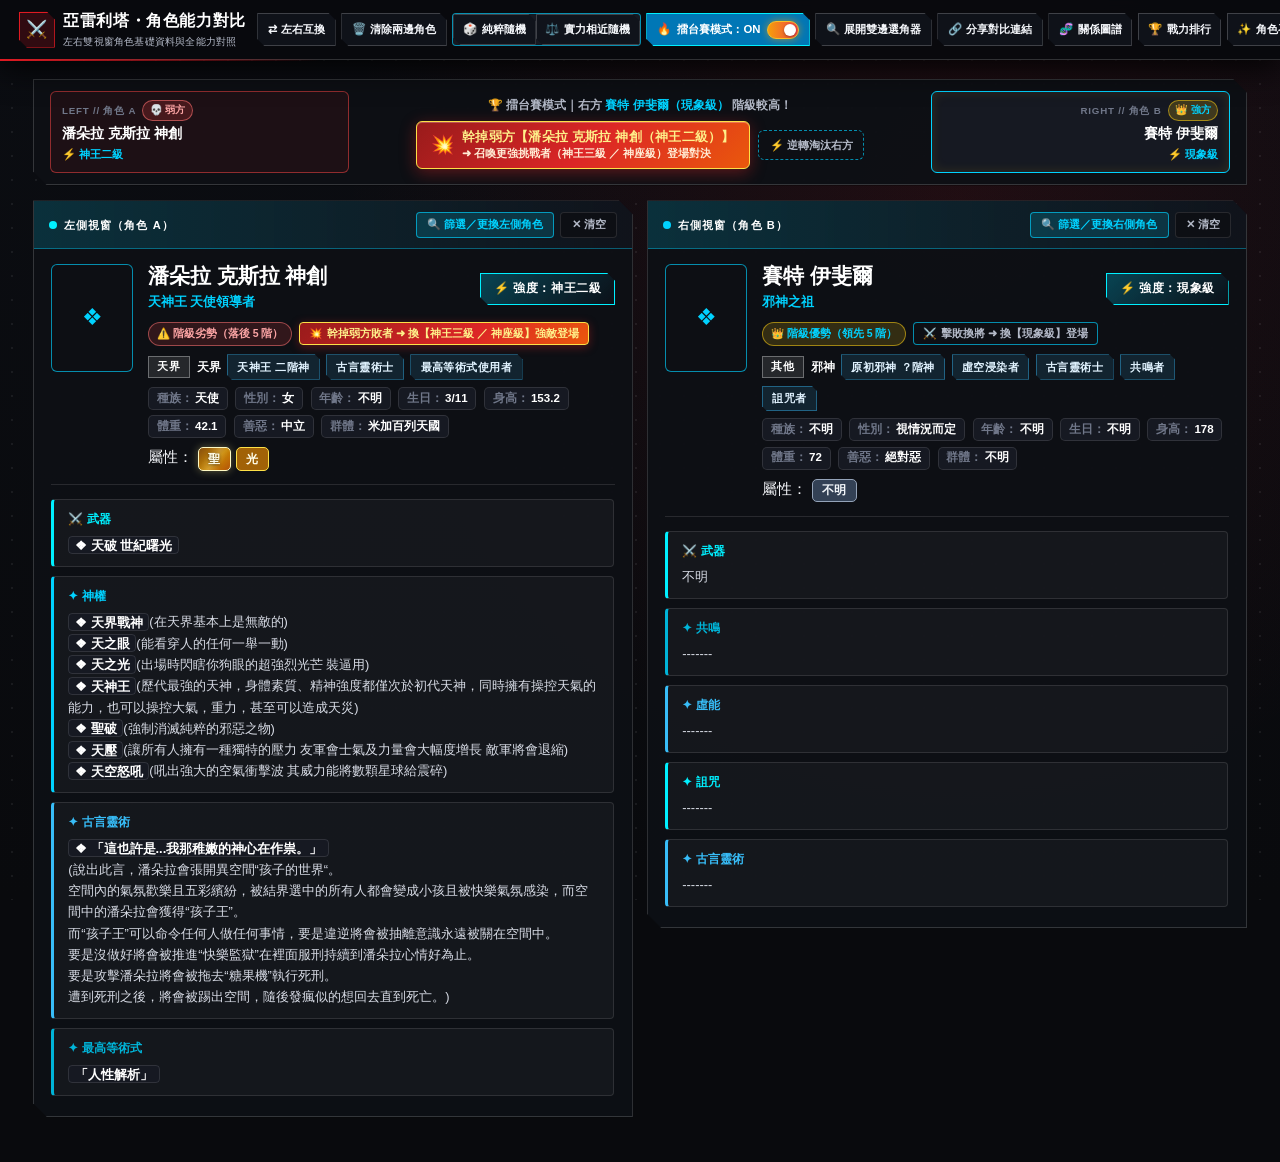
==== commit d896a1ab: "1231234" ====
--- a/compare.html
+++ b/compare.html
@@ -4,8 +4,8 @@
   <meta charset="UTF-8" />
   <meta name="viewport" content="width=device-width, initial-scale=1.0" />
   <title>角色能力對比系統｜亞雷利塔 ARELITA 官方檔案庫</title>
-  <link rel="icon" type="image/svg+xml" href="assets/favicon.svg" />
-  <link rel="shortcut icon" href="assets/favicon.svg" />
+  <link rel="icon" type="image/svg+xml" href="assets/favicon.svg?v=20261124_pgr" />
+  <link rel="shortcut icon" href="assets/favicon.svg?v=20261124_pgr" />
   <script>
     (function () {
       try {
@@ -125,7 +125,7 @@
               <input type="search" id="searchLeft" placeholder="搜尋角色名稱、稱號、武器或能力關鍵字..." autocomplete="off" />
             </div>
             <div class="picker-toolbar-meta">
-              <span class="picker-match-count" id="matchCountLeft">176 名</span>
+              <span class="picker-match-count" id="matchCountLeft">177 名</span>
               <button type="button" class="picker-reset-btn" id="btnResetFiltersLeft">↺ 重置篩選</button>
             </div>
           </div>
@@ -173,7 +173,7 @@
               <input type="search" id="searchRight" placeholder="搜尋角色名稱、稱號、武器或能力關鍵字..." autocomplete="off" />
             </div>
             <div class="picker-toolbar-meta">
-              <span class="picker-match-count" id="matchCountRight">176 名</span>
+              <span class="picker-match-count" id="matchCountRight">177 名</span>
               <button type="button" class="picker-reset-btn" id="btnResetFiltersRight">↺ 重置篩選</button>
             </div>
           </div>
--- a/assets/pgr-theme.css
+++ b/assets/pgr-theme.css
@@ -563,14 +563,120 @@
 }
 
 /* ==================== 5. SECTION 01: PGR #HOME / #FEATURES STAGE ==================== */
+/* Worldview Telemetry Bar: Five Realms Resonance & World Reset Chronicle Ticker */
+.pgr-worldview-telemetry {
+  max-width: 1280px;
+  margin: -6px auto 10px;
+  display: flex;
+  flex-direction: column;
+  gap: 5px;
+}
+
+.pgr-wt-realms {
+  display: flex;
+  align-items: center;
+  justify-content: space-between;
+  gap: 10px;
+  background: linear-gradient(90deg, rgba(224, 26, 34, 0.16) 0%, rgba(14, 16, 22, 0.95) 32%);
+  border: 1px solid rgba(255, 255, 255, 0.22);
+  border-left: 3px solid #e01a22;
+  padding: 4px 12px;
+  clip-path: polygon(0 0, calc(100% - 10px) 0, 100% 10px, 100% 100%, 0 100%);
+  box-shadow: 0 10px 28px rgba(0, 0, 0, 0.75);
+}
+
+.pgr-wt-label {
+  display: flex;
+  align-items: center;
+  gap: 7px;
+  font-size: 0.64rem;
+  font-weight: 900;
+  letter-spacing: 0.16em;
+  color: #ff4d55;
+  white-space: nowrap;
+  padding-right: 8px;
+  border-right: 1px solid rgba(255, 255, 255, 0.16);
+}
+
+.wt-pulse-dot,
+.brand-pulse-dot {
+  width: 7px;
+  height: 7px;
+  border-radius: 50%;
+  background: #ff2a32;
+  box-shadow: 0 0 10px #ff2a32, 0 0 18px #e01a22;
+  display: inline-block;
+  animation: pgrPulseBlink 1.6s ease-in-out infinite;
+}
+
+@keyframes pgrPulseBlink {
+  0%, 100% { opacity: 1; transform: scale(1); }
+  50% { opacity: 0.38; transform: scale(0.75); }
+}
+
+.pgr-wt-realm-pills {
+  display: flex;
+  align-items: center;
+  gap: 6px;
+  flex-wrap: wrap;
+}
+
+.pgr-realm-chip {
+  background: rgba(18, 21, 30, 0.92);
+  border: 1px solid rgba(255, 255, 255, 0.18);
+  padding: 3px 9px;
+  color: #ffffff;
+  cursor: pointer;
+  display: inline-flex;
+  align-items: center;
+  gap: 6px;
+  font-family: inherit;
+  clip-path: polygon(0 0, calc(100% - 6px) 0, 100% 6px, 100% 100%, 6px 100%, 0 calc(100% - 6px));
+  transition: all 0.2s ease;
+}
+
+.pgr-realm-chip:hover {
+  border-color: #ff2a32;
+  background: rgba(224, 26, 34, 0.24);
+  transform: translateY(-2px);
+  box-shadow: 0 0 14px rgba(224, 26, 34, 0.45);
+}
+
+.rc-dot {
+  width: 6px;
+  height: 6px;
+  transform: rotate(45deg);
+  display: inline-block;
+}
+.rc-mortal { background: #38bdf8; box-shadow: 0 0 8px #38bdf8; }
+.rc-demon { background: #ef4444; box-shadow: 0 0 8px #ef4444; }
+.rc-celestial { background: #facc15; box-shadow: 0 0 8px #facc15; }
+.rc-underworld { background: #c084fc; box-shadow: 0 0 8px #c084fc; }
+.rc-void { background: #34d399; box-shadow: 0 0 8px #34d399; }
+
+.rc-name {
+  font-size: 0.72rem;
+  font-weight: 800;
+  letter-spacing: 0.04em;
+  color: #ffffff;
+}
+
+.rc-sub {
+  font-size: 0.56rem;
+  font-weight: 700;
+  letter-spacing: 0.08em;
+  color: rgba(255, 255, 255, 0.55);
+}
+
 html[data-theme="pgr"] .pgr-home-stage-outer {
   position: relative;
   display: flex;
   align-items: center;
   justify-content: center;
   gap: 22px;
-  margin: 6px auto 0;
+  margin: 4px auto 0;
   max-width: 1480px;
+  perspective: 1400px;
 }
 
 /* Flanking Cyber-Tactical Preview Wings (01 / 02) */
@@ -697,14 +803,130 @@
 /* Central Showcase Frame */
 html[data-theme="pgr"] .home-carousel-wrap {
   flex: 1;
-  max-width: 960px;
-  height: 460px !important;
+  max-width: 980px;
+  height: 432px !important;
   margin: 0 !important;
-  border: 1px solid rgba(255, 255, 255, 0.32) !important;
+  border: 1px solid rgba(255, 255, 255, 0.36) !important;
   border-radius: 0 !important;
-  box-shadow: 0 26px 70px rgba(0, 0, 0, 0.92), 0 0 32px rgba(224, 26, 34, 0.14) !important;
+  box-shadow: 0 28px 75px rgba(0, 0, 0, 0.94), 0 0 38px rgba(224, 26, 34, 0.22) !important;
   position: relative;
   overflow: visible !important;
+  transition: transform 0.18s ease-out, box-shadow 0.3s ease;
+}
+
+.pgr-sp-scanline {
+  position: absolute;
+  inset: 0;
+  background: linear-gradient(180deg, transparent 0%, rgba(224, 26, 34, 0.26) 50%, transparent 100%);
+  height: 35%;
+  width: 100%;
+  pointer-events: none;
+  animation: pgrSideScan 3.4s linear infinite;
+  z-index: 2;
+}
+
+@keyframes pgrSideScan {
+  0% { transform: translateY(-100%); }
+  100% { transform: translateY(320%); }
+}
+
+.pgr-sp-telemetry {
+  font-size: 0.58rem;
+  font-weight: 800;
+  letter-spacing: 0.18em;
+  color: rgba(255, 255, 255, 0.52);
+  text-align: center;
+  border-top: 1px dashed rgba(255, 255, 255, 0.18);
+  padding-top: 4px;
+}
+
+/* Live 60FPS Particle & Rune Canvas Overlay */
+.home-hero-fx-canvas {
+  position: absolute;
+  inset: 0;
+  width: 100%;
+  height: 100%;
+  pointer-events: none;
+  z-index: 12;
+}
+
+/* Animated Rotating Sacred Worldview Astrolabe HUD Overlay */
+.carousel-astrolabe-hud {
+  position: absolute;
+  top: 42%;
+  left: 50%;
+  width: 440px;
+  height: 440px;
+  transform: translate(-50%, -50%);
+  pointer-events: none;
+  z-index: 11;
+  color: rgba(255, 77, 85, 0.42);
+  mix-blend-mode: screen;
+}
+
+.astrolabe-ring {
+  position: absolute;
+  inset: 0;
+  width: 100%;
+  height: 100%;
+}
+
+.astrolabe-ring.ring-cw {
+  animation: pgrAstrolabeCW 38s linear infinite;
+}
+
+.astrolabe-ring.ring-ccw {
+  animation: pgrAstrolabeCCW 26s linear infinite;
+}
+
+@keyframes pgrAstrolabeCW {
+  0% { transform: rotate(0deg); }
+  100% { transform: rotate(360deg); }
+}
+
+@keyframes pgrAstrolabeCCW {
+  0% { transform: rotate(360deg); }
+  100% { transform: rotate(0deg); }
+}
+
+/* Dynamic Ken-Burns & Parallax Motion on Active Slide Background */
+html[data-theme="pgr"] .carousel-slide .carousel-bg-img {
+  transition: transform 6.5s cubic-bezier(0.22, 1, 0.36, 1), filter 0.6s ease !important;
+  transform: scale(1.02);
+  filter: brightness(0.95) contrast(1.08) saturate(1.12);
+}
+
+html[data-theme="pgr"] .carousel-slide.active .carousel-bg-img {
+  transform: scale(1.085) translate3d(var(--parallax-x, 0px), var(--parallax-y, 0px), 0);
+  filter: brightness(1.04) contrast(1.12) saturate(1.16);
+}
+
+html[data-theme="pgr"] .carousel-overlay {
+  z-index: 18 !important;
+  background: linear-gradient(180deg, rgba(8, 10, 14, 0.05) 0%, rgba(8, 10, 14, 0.32) 42%, rgba(8, 10, 14, 0.94) 100%) !important;
+}
+
+/* Holographic Worldview Lore Chips inside Carousel */
+.carousel-lore-chips {
+  display: flex;
+  align-items: center;
+  justify-content: center;
+  flex-wrap: wrap;
+  gap: 8px;
+  margin: 0 auto 14px;
+}
+
+.lore-chip {
+  font-size: 0.7rem;
+  font-weight: 700;
+  letter-spacing: 0.06em;
+  color: #fef08a;
+  background: rgba(12, 15, 22, 0.86);
+  border: 1px solid rgba(250, 204, 21, 0.45);
+  border-left: 2.5px solid #e01a22;
+  padding: 3px 10px;
+  box-shadow: 0 4px 14px rgba(0, 0, 0, 0.75);
+  backdrop-filter: blur(4px);
 }
 
 html[data-theme="pgr"] .carousel-viewport {
@@ -741,16 +963,7 @@
 
 /* + + + + + + Grid Above Top-Right of Frame */
 html[data-theme="pgr"] .home-carousel-wrap::before {
-  content: "+   +   +   +   +   +\A+   +   +   +   +   +";
-  white-space: pre;
-  position: absolute;
-  top: -36px;
-  right: 28px;
-  font-size: 0.66rem;
-  line-height: 1.45;
-  letter-spacing: 4px;
-  color: rgba(255, 255, 255, 0.42);
-  pointer-events: none;
+  display: none;
 }
 
 /* 4 Corner Target Dots Around Frame */
@@ -893,35 +1106,49 @@
   box-shadow: 0 0 0 4px rgba(9, 10, 13, 1), 0 0 0 5px #e01a22 !important;
 }
 
-/* Spaced Caption ("T H E   P U N I S H I N G   A R E L I T A   F O R C E") */
+/* Spaced Caption ("T H E   A R E L I T A   W O R L D   A R C H I V E") */
 .pgr-home-caption {
-  max-width: 960px;
-  margin: 18px auto 22px;
+  max-width: 1080px;
+  margin: 12px auto 10px;
   text-align: center;
 }
 
 .pgr-hc-line-row {
   display: flex;
   align-items: center;
-  margin-bottom: 18px;
+  justify-content: center;
+  gap: 12px;
+  margin-bottom: 8px;
 }
 
 .pgr-hc-long-line {
-  width: 78%;
+  width: 42%;
   height: 1.5px;
-  background: rgba(255, 255, 255, 0.78);
+  background: linear-gradient(90deg, transparent 0%, rgba(255, 255, 255, 0.78) 100%);
+}
+
+.pgr-hc-short-line {
+  width: 42%;
+  height: 1.5px;
+  background: linear-gradient(90deg, rgba(224, 26, 34, 0.88) 0%, transparent 100%);
+}
+
+.pgr-hc-diamond {
+  color: #ff2a32;
+  font-size: 0.85rem;
+  text-shadow: 0 0 10px #e01a22;
 }
 
 .pgr-hc-spaced-text {
-  font-size: 0.82rem;
-  font-weight: 600;
-  letter-spacing: 0.45em;
-  color: rgba(255, 255, 255, 0.85);
+  font-size: 0.78rem;
+  font-weight: 700;
+  letter-spacing: 0.38em;
+  color: rgba(255, 255, 255, 0.88);
 }
 
 /* PGR Black-Metal Tactical Dock Buttons */
 .pgr-home-dock {
-  max-width: 1120px;
+  max-width: 1280px;
   margin: 0 auto;
   display: grid;
   grid-template-columns: repeat(6, 1fr);
@@ -937,19 +1164,71 @@
 .pgr-dock-btn,
 .pgr-dock-btn:link,
 .pgr-dock-btn:visited {
-  background: rgba(14, 16, 22, 0.92);
-  border: 1px solid rgba(255, 255, 255, 0.2);
-  padding: 10px 14px;
+  position: relative;
+  overflow: hidden;
+  background: linear-gradient(145deg, rgba(18, 21, 30, 0.95) 0%, rgba(10, 12, 17, 0.98) 100%);
+  border: 1px solid rgba(255, 255, 255, 0.22);
+  border-top: 2px solid rgba(224, 26, 34, 0.75);
+  padding: 11px 14px 12px;
   color: #ffffff;
   text-decoration: none;
   text-align: left;
   cursor: pointer;
   display: flex;
   flex-direction: column;
-  gap: 3px;
-  clip-path: polygon(0 0, calc(100% - 10px) 0, 100% 10px, 100% 100%, 0 100%);
-  transition: all 0.2s ease;
+  gap: 4px;
+  clip-path: polygon(0 0, calc(100% - 12px) 0, 100% 12px, 100% 100%, 8px 100%, 0 calc(100% - 8px));
+  box-shadow: 0 12px 28px rgba(0, 0, 0, 0.78);
+  transition: all 0.24s cubic-bezier(0.22, 1, 0.36, 1);
   outline: none;
+}
+
+.pgr-dock-btn::after {
+  content: "";
+  position: absolute;
+  top: 0;
+  left: -120%;
+  width: 80%;
+  height: 100%;
+  background: linear-gradient(90deg, transparent, rgba(255, 255, 255, 0.14), transparent);
+  transform: skewX(-25deg);
+  transition: left 0.55s ease;
+  pointer-events: none;
+}
+
+.pgr-dock-btn:hover::after {
+  left: 140%;
+}
+
+.pgr-db-watermark {
+  position: absolute;
+  right: 8px;
+  bottom: -6px;
+  font-family: "Cinzel", "Arial Black", sans-serif;
+  font-size: 2.4rem;
+  font-weight: 900;
+  color: rgba(255, 255, 255, 0.045);
+  line-height: 1;
+  pointer-events: none;
+  transition: color 0.25s, transform 0.25s;
+}
+
+.pgr-dock-btn:hover .pgr-db-watermark {
+  color: rgba(224, 26, 34, 0.18);
+  transform: scale(1.08) translateX(-2px);
+}
+
+.pgr-db-top {
+  display: flex;
+  align-items: center;
+  justify-content: space-between;
+}
+
+.pgr-db-dot {
+  width: 5px;
+  height: 5px;
+  background: #e01a22;
+  box-shadow: 0 0 8px #e01a22;
 }
 
 .pgr-dock-btn:visited .pgr-db-title,
@@ -958,29 +1237,40 @@
 }
 
 .pgr-dock-btn:focus:not(:hover):not(:active) {
-  border-color: rgba(255, 255, 255, 0.2);
-  background: rgba(14, 16, 22, 0.92);
+  border-color: rgba(255, 255, 255, 0.22);
 }
 
 .pgr-dock-btn:hover,
 .pgr-dock-btn:active {
-  border-color: #e01a22;
-  background: linear-gradient(135deg, rgba(224, 26, 34, 0.2) 0%, rgba(14, 16, 22, 0.96) 100%);
-  transform: translateY(-2px);
+  border-color: #ff2a32;
+  background: linear-gradient(135deg, rgba(224, 26, 34, 0.26) 0%, rgba(14, 16, 22, 0.98) 100%);
+  transform: translateY(-4px);
+  box-shadow: 0 16px 34px rgba(0, 0, 0, 0.9), 0 0 22px rgba(224, 26, 34, 0.38);
 }
 
 .pgr-db-code {
   font-size: 0.6rem;
-  font-weight: 800;
+  font-weight: 900;
   letter-spacing: 0.18em;
-  color: #e01a22;
+  color: #ff4d55;
 }
 
 .pgr-db-title {
-  font-size: 0.78rem;
-  font-weight: 800;
+  font-size: 0.8rem;
+  font-weight: 900;
   color: #ffffff;
   letter-spacing: 0.04em;
+  position: relative;
+  z-index: 2;
+}
+
+.pgr-db-sub {
+  font-size: 0.64rem;
+  font-weight: 600;
+  color: rgba(255, 255, 255, 0.56);
+  letter-spacing: 0.03em;
+  position: relative;
+  z-index: 2;
 }
 
 /* ==================== 6. SECTION 02: PGR #DATA CONSTRUCT SPOTLIGHT STAGE ==================== */
@@ -4289,3 +4579,1288 @@
   background: #0077b6 !important;
   border-color: #00f0ff !important;
 }
+
+/* 17. Homepage Worldview Telemetry & Dynamic Carousel Blue Palette Overrides */
+html[data-pgr-palette="blue"] .pgr-wt-realms {
+  background: linear-gradient(90deg, rgba(0, 180, 216, 0.16) 0%, rgba(12, 16, 24, 0.94) 36%) !important;
+  border-left-color: #00f0ff !important;
+}
+
+html[data-pgr-palette="blue"] .pgr-wt-label {
+  color: #00f0ff !important;
+}
+
+html[data-pgr-palette="blue"] .wt-pulse-dot,
+html[data-pgr-palette="blue"] .brand-pulse-dot,
+html[data-pgr-palette="blue"] .pgr-db-dot {
+  background: #00f0ff !important;
+  box-shadow: 0 0 10px #00f0ff, 0 0 18px #00b4d8 !important;
+}
+
+html[data-pgr-palette="blue"] .pgr-realm-chip:hover {
+  border-color: #00f0ff !important;
+  background: rgba(0, 180, 216, 0.24) !important;
+  box-shadow: 0 0 14px rgba(0, 240, 255, 0.45) !important;
+}
+
+html[data-pgr-palette="blue"] .pgr-wt-ticker-box {
+  border-right-color: #00f0ff !important;
+}
+
+html[data-pgr-palette="blue"] .pgr-wt-ticker-tag {
+  background: #0077b6 !important;
+  color: #ffffff !important;
+}
+
+html[data-pgr-palette="blue"] .wt-sep,
+html[data-pgr-palette="blue"] .pgr-hc-diamond {
+  color: #00f0ff !important;
+  text-shadow: 0 0 10px #00b4d8 !important;
+}
+
+html[data-pgr-palette="blue"] .pgr-hc-short-line {
+  background: linear-gradient(90deg, rgba(0, 240, 255, 0.88) 0%, transparent 100%) !important;
+}
+
+html[data-pgr-palette="blue"] .carousel-laser-bar {
+  background: linear-gradient(90deg, #0077b6 0%, #00f0ff 70%, #fde047 100%) !important;
+  box-shadow: 0 0 12px #00f0ff !important;
+}
+
+html[data-pgr-palette="blue"] .carousel-astrolabe-hud {
+  color: rgba(0, 240, 255, 0.42) !important;
+}
+
+html[data-pgr-palette="blue"] .lore-chip {
+  border-left-color: #00f0ff !important;
+}
+
+html[data-pgr-palette="blue"] .pgr-sp-scanline {
+  background: linear-gradient(180deg, transparent 0%, rgba(0, 240, 255, 0.26) 50%, transparent 100%) !important;
+}
+
+html[data-pgr-palette="blue"] .pgr-dock-btn {
+  border-top-color: rgba(0, 240, 255, 0.75) !important;
+}
+
+html[data-pgr-palette="blue"] .pgr-dock-btn:hover .pgr-db-watermark {
+  color: rgba(0, 240, 255, 0.2) !important;
+}
+
+/* ============================================================================
+   18. DATA TAB (#tab-characters) TACTICAL ARCHIVE & CONSTRUCT DOSSIER OVERHAUL
+   ============================================================================ */
+
+/* 18.1 Left Faction Directory Sidebar Tactical Enhancements */
+html[data-theme="pgr"] #factionSidebar {
+  background:
+    radial-gradient(rgba(255, 255, 255, 0.04) 1px, transparent 1px),
+    linear-gradient(180deg, rgba(16, 18, 25, 0.97) 0%, rgba(10, 12, 17, 0.98) 100%) !important;
+  background-size: 16px 16px, 100% 100% !important;
+  border: 1px solid rgba(255, 255, 255, 0.18) !important;
+  border-top: 2px solid #ff2a32 !important;
+  box-shadow: 0 18px 44px rgba(0, 0, 0, 0.85), inset 0 0 28px rgba(224, 26, 34, 0.06) !important;
+}
+
+html[data-theme="pgr"] #factionSidebar .sidebar-header {
+  background: linear-gradient(90deg, rgba(224, 26, 34, 0.2) 0%, rgba(15, 18, 26, 0.95) 85%) !important;
+  border-bottom: 1px solid rgba(224, 26, 34, 0.38) !important;
+  padding: 1rem 1.15rem 0.85rem !important;
+}
+
+html[data-theme="pgr"] #factionSidebar .sidebar-header::after {
+  content: "DIR // 02";
+  position: absolute;
+  right: 12px;
+  top: 12px;
+  font-family: "Consolas", "Monaco", monospace;
+  font-size: 0.62rem;
+  font-weight: 900;
+  letter-spacing: 0.14em;
+  color: rgba(255, 255, 255, 0.35);
+}
+
+html[data-theme="pgr"] #factionSidebar .filter-controls {
+  background: rgba(11, 13, 19, 0.92) !important;
+  border-bottom: 1px solid rgba(255, 255, 255, 0.14) !important;
+  padding: 0.85rem 0.95rem !important;
+}
+
+html[data-theme="pgr"] #factionSidebar .toggle-filter {
+  background: rgba(18, 21, 30, 0.9);
+  border: 1px solid rgba(255, 255, 255, 0.14);
+  border-left: 3px solid #e01a22;
+  padding: 0.42rem 0.65rem;
+  clip-path: polygon(0 0, calc(100% - 8px) 0, 100% 8px, 100% 100%, 0 100%);
+  transition: all 0.2s ease;
+}
+
+html[data-theme="pgr"] #factionSidebar .toggle-filter:hover {
+  border-color: rgba(255, 42, 50, 0.65);
+  background: rgba(224, 26, 34, 0.12);
+}
+
+html[data-theme="pgr"] #factionSidebar .select-row select {
+  background: #0c0e14 !important;
+  border: 1px solid rgba(255, 255, 255, 0.22) !important;
+  border-radius: 0 !important;
+  color: #f4f6fa !important;
+  font-size: 0.76rem !important;
+  padding: 0.42rem 0.5rem !important;
+  clip-path: polygon(0 0, calc(100% - 6px) 0, 100% 6px, 100% 100%, 0 100%);
+}
+
+html[data-theme="pgr"] #factionSidebar .select-row select:hover,
+html[data-theme="pgr"] #factionSidebar .select-row select:focus {
+  border-color: #ff2a32 !important;
+  box-shadow: 0 0 12px rgba(224, 26, 34, 0.35) !important;
+}
+
+html[data-theme="pgr"] #factionSidebar .tree-action-btn {
+  background: rgba(18, 22, 31, 0.92) !important;
+  border: 1px solid rgba(255, 255, 255, 0.18) !important;
+  border-radius: 0 !important;
+  color: rgba(255, 255, 255, 0.85) !important;
+  font-weight: 700 !important;
+  letter-spacing: 0.06em;
+  clip-path: polygon(0 0, calc(100% - 6px) 0, 100% 6px, 100% 100%, 6px 100%, 0 calc(100% - 6px));
+}
+
+html[data-theme="pgr"] #factionSidebar .tree-action-btn:hover {
+  background: #e01a22 !important;
+  border-color: #ff4d55 !important;
+  color: #ffffff !important;
+  box-shadow: 0 0 14px rgba(224, 26, 34, 0.5) !important;
+}
+
+html[data-theme="pgr"] #factionSidebar .tree-realm-group {
+  border-radius: 0 !important;
+  border: 1px solid rgba(255, 255, 255, 0.14) !important;
+  border-left: 3px solid rgba(224, 26, 34, 0.75) !important;
+  background: rgba(13, 15, 22, 0.95) !important;
+  margin-bottom: 0.55rem !important;
+}
+
+html[data-theme="pgr"] #factionSidebar .tree-realm-header-btn {
+  background: linear-gradient(90deg, rgba(224, 26, 34, 0.14) 0%, rgba(16, 19, 27, 0.92) 100%) !important;
+  font-weight: 800 !important;
+  letter-spacing: 0.05em !important;
+}
+
+html[data-theme="pgr"] #factionSidebar .tree-item {
+  border-radius: 0 !important;
+  border-left: 2px solid transparent !important;
+  transition: all 0.16s ease !important;
+}
+
+html[data-theme="pgr"] #factionSidebar .tree-item:hover {
+  background: rgba(255, 255, 255, 0.06) !important;
+  border-left-color: rgba(255, 42, 50, 0.65) !important;
+  padding-left: 0.7rem !important;
+}
+
+html[data-theme="pgr"] #factionSidebar .tree-item.active {
+  background: linear-gradient(90deg, rgba(224, 26, 34, 0.28) 0%, rgba(224, 26, 34, 0.06) 100%) !important;
+  border: 1px solid rgba(255, 42, 50, 0.55) !important;
+  border-left: 3px solid #ff2a32 !important;
+  color: #ffffff !important;
+  box-shadow: 0 0 14px rgba(224, 26, 34, 0.25) !important;
+}
+
+/* 18.2 Right Content Toolbar & Telemetry Readout */
+html[data-theme="pgr"] .pgr-data-toolbar {
+  position: relative;
+  background:
+    linear-gradient(135deg, rgba(224, 26, 34, 0.14) 0%, rgba(14, 16, 23, 0.96) 42%, rgba(11, 13, 19, 0.98) 100%) !important;
+  border: 1px solid rgba(255, 255, 255, 0.2) !important;
+  border-left: 4px solid #ff2a32 !important;
+  padding: 1.05rem 1.45rem !important;
+  box-shadow: 0 14px 36px rgba(0, 0, 0, 0.8), inset 0 0 28px rgba(224, 26, 34, 0.06) !important;
+}
+
+.pgr-dt-corner {
+  position: absolute;
+  width: 10px;
+  height: 10px;
+  pointer-events: none;
+  z-index: 3;
+}
+.pgr-dt-corner.tl { top: 4px; left: 4px; border-top: 2px solid #ff2a32; border-left: 2px solid #ff2a32; }
+.pgr-dt-corner.tr { top: 4px; right: 4px; border-top: 2px solid #ff2a32; border-right: 2px solid #ff2a32; }
+.pgr-dt-corner.bl { bottom: 4px; left: 4px; border-bottom: 2px solid #ff2a32; border-left: 2px solid #ff2a32; }
+.pgr-dt-corner.br { bottom: 4px; right: 4px; border-bottom: 2px solid #ff2a32; border-right: 2px solid #ff2a32; }
+
+html[data-theme="pgr"] .pgr-data-toolbar .toolbar-kicker {
+  display: flex;
+  align-items: center;
+  gap: 8px;
+  margin-bottom: 0.25rem;
+}
+
+.pgr-dt-pulse {
+  width: 7px;
+  height: 7px;
+  background: #ff2a32;
+  box-shadow: 0 0 10px #ff2a32;
+  display: inline-block;
+  animation: cyberPulseBlink 1.1s infinite alternate;
+}
+
+.pgr-dt-code {
+  font-family: "Consolas", "Monaco", monospace;
+  font-size: 0.6rem;
+  font-weight: 800;
+  color: rgba(255, 255, 255, 0.62);
+  background: rgba(255, 255, 255, 0.07);
+  border: 1px solid rgba(255, 255, 255, 0.16);
+  padding: 1px 7px;
+  letter-spacing: 0.12em;
+}
+
+html[data-theme="pgr"] .pgr-data-toolbar .toolbar-right {
+  display: flex;
+  align-items: center;
+  gap: 14px;
+  flex-wrap: wrap;
+}
+
+.pgr-dt-stat-group {
+  display: flex;
+  align-items: center;
+  gap: 8px;
+}
+
+.pgr-dt-stat {
+  display: flex;
+  flex-direction: column;
+  align-items: flex-end;
+  padding: 4px 11px;
+  background: rgba(9, 11, 16, 0.88);
+  border: 1px solid rgba(255, 255, 255, 0.15);
+  border-top: 2px solid #ff2a32;
+  min-width: 74px;
+}
+
+.pgr-dt-stat .stat-k {
+  font-family: "Consolas", "Monaco", monospace;
+  font-size: 0.56rem;
+  font-weight: 800;
+  letter-spacing: 0.14em;
+  color: rgba(255, 255, 255, 0.55);
+}
+
+.pgr-dt-stat .stat-v {
+  font-family: "Consolas", "Monaco", monospace;
+  font-size: 1.02rem;
+  font-weight: 900;
+  color: #ffffff;
+  letter-spacing: 0.06em;
+  text-shadow: 0 0 12px rgba(224, 26, 34, 0.65);
+}
+
+html[data-theme="pgr"] .view-mode-group {
+  background: #090b10 !important;
+  border: 1px solid rgba(255, 255, 255, 0.22) !important;
+  border-radius: 0 !important;
+  padding: 3px !important;
+  gap: 4px;
+}
+
+html[data-theme="pgr"] .view-mode-btn {
+  border-radius: 0 !important;
+  font-weight: 800 !important;
+  letter-spacing: 0.06em;
+  padding: 0.42rem 0.85rem !important;
+  clip-path: polygon(0 0, calc(100% - 6px) 0, 100% 6px, 100% 100%, 6px 100%, 0 calc(100% - 6px));
+}
+
+html[data-theme="pgr"] .view-mode-btn.active {
+  background: #e01a22 !important;
+  border-color: #ff4d55 !important;
+  color: #ffffff !important;
+  box-shadow: 0 0 14px rgba(224, 26, 34, 0.55) !important;
+}
+
+/* 18.3 Faction Group Section Banner (Tactical Sector Divider) */
+html[data-theme="pgr"] .faction-group-banner {
+  background:
+    repeating-linear-gradient(
+      -45deg,
+      rgba(224, 26, 34, 0.05) 0px,
+      rgba(224, 26, 34, 0.05) 12px,
+      transparent 12px,
+      transparent 24px
+    ),
+    linear-gradient(90deg, rgba(224, 26, 34, 0.22) 0%, rgba(16, 19, 27, 0.96) 45%, rgba(12, 14, 20, 0.98) 100%) !important;
+  border: 1px solid rgba(255, 255, 255, 0.2) !important;
+  border-left: 4px solid #ff2a32 !important;
+  border-radius: 0 !important;
+  padding: 0.78rem 1.25rem !important;
+  clip-path: polygon(0 0, calc(100% - 12px) 0, 100% 12px, 100% 100%, 0 100%);
+  box-shadow: 0 10px 26px rgba(0, 0, 0, 0.65) !important;
+}
+
+html[data-theme="pgr"] .faction-group-banner:hover {
+  border-color: #ff2a32 !important;
+  box-shadow: 0 12px 30px rgba(224, 26, 34, 0.28) !important;
+}
+
+.fgb-left {
+  display: flex;
+  align-items: center;
+  gap: 0.65rem;
+  flex-wrap: wrap;
+}
+
+.fgb-sector-chip {
+  font-family: "Consolas", "Monaco", monospace;
+  font-size: 0.66rem;
+  font-weight: 900;
+  letter-spacing: 0.14em;
+  padding: 2px 8px;
+  background: #e01a22;
+  color: #ffffff;
+  border: 1px solid #ff4d55;
+  clip-path: polygon(0 0, calc(100% - 5px) 0, 100% 5px, 100% 100%, 5px 100%, 0 calc(100% - 5px));
+}
+
+.fgb-img-pill,
+.fgb-member-pill,
+.fgb-state-pill {
+  font-family: "Consolas", "Monaco", "Noto Sans TC", monospace;
+  font-size: 0.72rem;
+  font-weight: 800;
+  letter-spacing: 0.08em;
+  padding: 3px 10px;
+  border: 1px solid rgba(255, 255, 255, 0.18);
+  background: rgba(9, 11, 16, 0.85);
+}
+
+.fgb-img-pill {
+  color: #fde047;
+  border-color: rgba(250, 204, 21, 0.45);
+  background: rgba(250, 204, 21, 0.1);
+}
+
+.fgb-member-pill {
+  color: #ffffff;
+  border-left: 2px solid #ff2a32;
+}
+
+.fgb-state-pill {
+  color: #ff4d55;
+  border-color: rgba(224, 26, 34, 0.45);
+}
+
+/* 18.4 Character Dossier Showcase Card Overhaul */
+html[data-theme="pgr"] .char-showcase-card {
+  background:
+    radial-gradient(rgba(255, 255, 255, 0.035) 1px, transparent 1px),
+    linear-gradient(155deg, rgba(18, 21, 30, 0.97) 0%, rgba(11, 13, 19, 0.98) 100%) !important;
+  background-size: 20px 20px, 100% 100% !important;
+  border: 1px solid rgba(255, 255, 255, 0.2) !important;
+  border-left: 4px solid #e01a22 !important;
+  box-shadow: 0 18px 46px rgba(0, 0, 0, 0.86), inset 0 1px 0 rgba(255, 255, 255, 0.08) !important;
+}
+
+html[data-theme="pgr"] .char-showcase-card::before {
+  width: 180px !important;
+  height: 3px !important;
+  background: linear-gradient(90deg, #ff1e27 0%, #e01a22 55%, transparent 100%) !important;
+  box-shadow: 0 0 12px #ff1e27;
+}
+
+.pgr-card-bracket {
+  display: none;
+}
+
+html[data-theme="pgr"] .pgr-card-bracket {
+  display: block;
+  position: absolute;
+  width: 14px;
+  height: 14px;
+  pointer-events: none;
+  z-index: 4;
+  opacity: 0.65;
+  transition: all 0.25s ease;
+}
+html[data-theme="pgr"] .pgr-card-bracket.tl { top: 6px; left: 6px; border-top: 2px solid #ff2a32; border-left: 2px solid #ff2a32; }
+html[data-theme="pgr"] .pgr-card-bracket.tr { top: 6px; right: 6px; border-top: 2px solid #ff2a32; border-right: 2px solid #ff2a32; }
+html[data-theme="pgr"] .pgr-card-bracket.bl { bottom: 6px; left: 6px; border-bottom: 2px solid #ff2a32; border-left: 2px solid #ff2a32; }
+html[data-theme="pgr"] .pgr-card-bracket.br { bottom: 6px; right: 6px; border-bottom: 2px solid #ff2a32; border-right: 2px solid #ff2a32; }
+
+html[data-theme="pgr"] .char-showcase-card:hover .pgr-card-bracket,
+html[data-theme="pgr"] .char-grid-card:hover .pgr-card-bracket {
+  opacity: 1;
+  width: 20px;
+  height: 20px;
+  filter: drop-shadow(0 0 8px #ff1e27);
+}
+
+html[data-theme="pgr"] .card-graphic-watermark {
+  font-family: "Arial Black", "Consolas", sans-serif;
+  font-size: 4.4rem !important;
+  letter-spacing: 0.16em !important;
+  color: transparent !important;
+  -webkit-text-stroke: 1.5px rgba(255, 255, 255, 0.065);
+  opacity: 1 !important;
+  top: 0.2rem !important;
+  right: 1.4rem !important;
+}
+
+html[data-theme="pgr"] .char-showcase-card.has-portrait .card-graphic-watermark {
+  right: 345px !important;
+}
+
+/* Header Block inside Dossier Card */
+html[data-theme="pgr"] .char-header-row {
+  background: linear-gradient(90deg, rgba(224, 26, 34, 0.14) 0%, rgba(15, 18, 26, 0.65) 55%, transparent 100%);
+  border: 1px solid rgba(255, 255, 255, 0.12);
+  border-left: 3px solid #ff2a32;
+  padding: 0.95rem 1.15rem !important;
+  margin-bottom: 0.15rem;
+}
+
+html[data-theme="pgr"] .char-dossier-kicker {
+  display: flex;
+  align-items: center;
+  gap: 8px;
+  opacity: 1 !important;
+  margin-bottom: 0.18rem;
+}
+
+.dossier-live-dot {
+  width: 6px;
+  height: 6px;
+  background: #ff2a32;
+  box-shadow: 0 0 8px #ff2a32;
+  display: inline-block;
+}
+
+.dossier-serial-chip {
+  font-family: "Consolas", "Monaco", monospace;
+  font-size: 0.66rem;
+  font-weight: 900;
+  letter-spacing: 0.14em;
+  background: #e01a22;
+  color: #ffffff;
+  padding: 1px 8px;
+  clip-path: polygon(0 0, calc(100% - 4px) 0, 100% 4px, 100% 100%, 4px 100%, 0 calc(100% - 4px));
+}
+
+.dossier-kicker-text {
+  font-family: "Consolas", "Monaco", monospace;
+  font-size: 0.66rem;
+  font-weight: 800;
+  letter-spacing: 0.18em;
+  color: rgba(255, 255, 255, 0.72);
+}
+
+html[data-theme="pgr"] .char-name {
+  font-size: 1.62rem !important;
+  font-weight: 900 !important;
+  letter-spacing: 0.05em !important;
+  color: #ffffff !important;
+  text-shadow: 0 2px 14px rgba(0, 0, 0, 0.9), 0 0 18px rgba(224, 26, 34, 0.35);
+}
+
+html[data-theme="pgr"] .char-epithet {
+  background: linear-gradient(90deg, rgba(224, 26, 34, 0.28) 0%, rgba(224, 26, 34, 0.12) 100%) !important;
+  border: 1px solid rgba(255, 77, 85, 0.65) !important;
+  border-left: 3px solid #ff2a32 !important;
+  border-radius: 0 !important;
+  color: #ffffff !important;
+  padding: 0.18rem 0.75rem !important;
+  font-size: 0.82rem !important;
+  letter-spacing: 0.04em;
+  clip-path: polygon(0 0, calc(100% - 7px) 0, 100% 7px, 100% 100%, 0 100%);
+}
+
+.char-epithet .ep-prefix {
+  font-family: "Consolas", "Monaco", monospace;
+  font-size: 0.64rem;
+  font-weight: 900;
+  letter-spacing: 0.12em;
+  color: #ff4d55;
+  margin-right: 4px;
+}
+
+html[data-theme="pgr"] .badge-realm {
+  background: rgba(255, 255, 255, 0.1) !important;
+  border: 1px solid rgba(255, 255, 255, 0.32) !important;
+  border-radius: 0 !important;
+  color: #ffffff !important;
+  font-size: 0.72rem !important;
+  font-weight: 800 !important;
+  letter-spacing: 0.08em;
+  padding: 0.1rem 0.55rem !important;
+}
+
+.fac-path-node {
+  font-weight: 700;
+  color: rgba(255, 255, 255, 0.9);
+}
+
+.fac-path-sep {
+  font-family: "Consolas", monospace;
+  color: #ff2a32;
+  font-weight: 900;
+  font-size: 0.72rem;
+}
+
+.fac-path-sub {
+  color: rgba(255, 255, 255, 0.78);
+  font-weight: 600;
+}
+
+html[data-theme="pgr"] .char-header-right-badges {
+  display: flex;
+  align-items: center;
+  gap: 0.5rem;
+  flex-wrap: wrap;
+}
+
+html[data-theme="pgr"] .badge-power {
+  background: linear-gradient(135deg, rgba(224, 26, 34, 0.32) 0%, rgba(18, 12, 16, 0.95) 100%) !important;
+  border: 1px solid #ff3b44 !important;
+  border-radius: 0 !important;
+  color: #ffffff !important;
+  padding: 0.34rem 0.85rem !important;
+  font-size: 0.8rem !important;
+  font-weight: 800 !important;
+  letter-spacing: 0.05em;
+  clip-path: polygon(0 0, calc(100% - 8px) 0, 100% 8px, 100% 100%, 8px 100%, 0 calc(100% - 8px));
+  box-shadow: 0 0 16px rgba(224, 26, 34, 0.32);
+}
+
+.badge-power .bp-kicker {
+  font-family: "Consolas", "Monaco", monospace;
+  font-size: 0.62rem;
+  color: #ff6b72;
+  letter-spacing: 0.1em;
+  margin-right: 3px;
+}
+
+html[data-theme="pgr"] .btn-compare-char {
+  display: inline-flex;
+  align-items: center;
+  gap: 5px;
+  background: rgba(15, 18, 26, 0.95) !important;
+  border: 1px solid rgba(255, 255, 255, 0.26) !important;
+  border-radius: 0 !important;
+  color: #ffffff !important;
+  padding: 0.34rem 0.8rem !important;
+  font-size: 0.78rem !important;
+  font-weight: 800 !important;
+  letter-spacing: 0.05em;
+  text-decoration: none !important;
+  clip-path: polygon(0 0, calc(100% - 8px) 0, 100% 8px, 100% 100%, 8px 100%, 0 calc(100% - 8px));
+  transition: all 0.2s ease !important;
+}
+
+html[data-theme="pgr"] .btn-compare-char:hover {
+  background: #e01a22 !important;
+  border-color: #ff4d55 !important;
+  color: #ffffff !important;
+  box-shadow: 0 0 16px rgba(224, 26, 34, 0.6) !important;
+  transform: translateY(-1px);
+}
+
+/* 18.5 Identities Bar */
+html[data-theme="pgr"] .char-identities {
+  display: flex;
+  align-items: center;
+  flex-wrap: wrap;
+  gap: 0.42rem;
+  padding: 0.45rem 0.75rem;
+  background: rgba(10, 12, 18, 0.78);
+  border: 1px solid rgba(255, 255, 255, 0.1);
+  border-left: 2px solid rgba(255, 255, 255, 0.35);
+}
+
+.identities-kicker {
+  font-family: "Consolas", "Monaco", monospace;
+  font-size: 0.64rem;
+  font-weight: 900;
+  letter-spacing: 0.14em;
+  color: rgba(255, 255, 255, 0.55);
+  margin-right: 4px;
+}
+
+html[data-theme="pgr"] .identity-pill {
+  background: rgba(56, 189, 248, 0.12) !important;
+  border: 1px solid rgba(56, 189, 248, 0.42) !important;
+  border-radius: 0 !important;
+  color: #e0f2fe !important;
+  padding: 0.15rem 0.62rem !important;
+  font-size: 0.76rem !important;
+  font-weight: 700 !important;
+  letter-spacing: 0.04em;
+  clip-path: polygon(0 0, calc(100% - 5px) 0, 100% 5px, 100% 100%, 5px 100%, 0 calc(100% - 5px));
+}
+
+.identity-pill .id-dot {
+  color: #38bdf8;
+  font-size: 0.62rem;
+  margin-right: 4px;
+}
+
+/* 18.6 Subpanel Section Headers (Biometric / Psychological / Arsenal) */
+.pgr-subpanel-header {
+  display: flex;
+  align-items: center;
+  gap: 8px;
+  margin-bottom: 0.5rem;
+}
+
+.pgr-subpanel-header .subpanel-bar {
+  width: 4px;
+  height: 13px;
+  background: #ff2a32;
+  box-shadow: 0 0 8px #ff2a32;
+  flex-shrink: 0;
+}
+
+.pgr-subpanel-header .subpanel-title {
+  font-family: "Consolas", "Monaco", "Noto Sans TC", monospace;
+  font-size: 0.68rem;
+  font-weight: 900;
+  letter-spacing: 0.15em;
+  color: rgba(255, 255, 255, 0.82);
+  white-space: nowrap;
+}
+
+.pgr-subpanel-header .subpanel-line {
+  flex: 1;
+  height: 1px;
+  background: linear-gradient(90deg, rgba(224, 26, 34, 0.5) 0%, rgba(255, 255, 255, 0.08) 100%);
+}
+
+/* 18.7 Biometric & Elemental Telemetry Grid */
+html[data-theme="pgr"] .char-meta-grid {
+  background: rgba(9, 11, 16, 0.86) !important;
+  border: 1px solid rgba(255, 255, 255, 0.14) !important;
+  border-radius: 0 !important;
+  padding: 0.7rem !important;
+  gap: 0.5rem !important;
+  grid-template-columns: repeat(auto-fill, minmax(150px, 1fr)) !important;
+}
+
+html[data-theme="pgr"] .meta-cell {
+  background: linear-gradient(135deg, rgba(20, 24, 34, 0.92) 0%, rgba(13, 15, 22, 0.95) 100%);
+  border: 1px solid rgba(255, 255, 255, 0.11);
+  border-top: 2px solid rgba(224, 26, 34, 0.65);
+  padding: 0.48rem 0.68rem;
+  gap: 0.2rem;
+  position: relative;
+  transition: border-color 0.2s ease, background 0.2s ease;
+}
+
+html[data-theme="pgr"] .meta-cell:hover {
+  border-color: rgba(255, 42, 50, 0.65);
+  background: rgba(224, 26, 34, 0.1);
+}
+
+html[data-theme="pgr"] .meta-cell.meta-cell-attr {
+  grid-column: span 2;
+}
+
+@media (max-width: 640px) {
+  html[data-theme="pgr"] .meta-cell.meta-cell-attr,
+  html[data-theme="pgr"] .meta-cell.wide {
+    grid-column: span 1;
+  }
+}
+
+html[data-theme="pgr"] .meta-label {
+  font-family: "Consolas", "Monaco", "Noto Sans TC", monospace;
+  font-size: 0.62rem !important;
+  font-weight: 800 !important;
+  letter-spacing: 0.1em !important;
+  color: #ff6b72 !important;
+}
+
+html[data-theme="pgr"] .meta-val {
+  font-size: 0.92rem !important;
+  font-weight: 800 !important;
+  color: #ffffff !important;
+  letter-spacing: 0.02em;
+}
+
+/* 18.8 Psychological & Visual Profile 2x2 Matrix */
+html[data-theme="pgr"] .char-traits-box {
+  grid-template-columns: repeat(auto-fit, minmax(265px, 1fr)) !important;
+  gap: 0.6rem !important;
+}
+
+html[data-theme="pgr"] .trait-item {
+  background: linear-gradient(135deg, rgba(17, 20, 29, 0.95) 0%, rgba(11, 13, 19, 0.98) 100%) !important;
+  border: 1px solid rgba(255, 255, 255, 0.14) !important;
+  border-left: 3px solid #ff2a32 !important;
+  border-radius: 0 !important;
+  padding: 0.65rem 0.9rem !important;
+  clip-path: polygon(0 0, calc(100% - 8px) 0, 100% 8px, 100% 100%, 0 100%);
+  display: flex;
+  flex-direction: column;
+  gap: 0.32rem;
+}
+
+html[data-theme="pgr"] .trait-item[data-trait-type="喜歡"] {
+  border-left-color: #34d399 !important;
+}
+
+html[data-theme="pgr"] .trait-item[data-trait-type="討厭"] {
+  border-left-color: #f43f5e !important;
+}
+
+.trait-item-head {
+  display: flex;
+  align-items: center;
+  gap: 6px;
+  border-bottom: 1px solid rgba(255, 255, 255, 0.08);
+  padding-bottom: 0.25rem;
+}
+
+.trait-icon {
+  font-size: 0.72rem;
+  color: #ff4d55;
+}
+
+html[data-theme="pgr"] .trait-item[data-trait-type="喜歡"] .trait-icon {
+  color: #34d399;
+}
+
+html[data-theme="pgr"] .trait-item[data-trait-type="討厭"] .trait-icon {
+  color: #f43f5e;
+}
+
+.trait-item-head strong {
+  font-size: 0.8rem;
+  font-weight: 800;
+  color: #ffffff !important;
+  margin-right: 0 !important;
+  letter-spacing: 0.04em;
+}
+
+.trait-en-code {
+  margin-left: auto;
+  font-family: "Consolas", "Monaco", monospace;
+  font-size: 0.58rem;
+  font-weight: 800;
+  letter-spacing: 0.14em;
+  color: rgba(255, 255, 255, 0.42);
+}
+
+.trait-item-body {
+  font-size: 0.85rem;
+  line-height: 1.58;
+  color: rgba(244, 246, 250, 0.88);
+}
+
+/* 18.1b Tactical Geometric SVG Icons in Sidebar & Banners (Replaces colorful 3D emojis) */
+.tree-item-label {
+  display: inline-flex;
+  align-items: center;
+  gap: 0.45rem;
+}
+
+.tactical-tree-svg {
+  width: 14px;
+  height: 14px;
+  flex-shrink: 0;
+  color: #ff4d55;
+  opacity: 0.88;
+  transition: transform 0.2s ease, color 0.2s ease, filter 0.2s ease;
+}
+
+.tactical-tree-svg.is-leaf {
+  width: 11px;
+  height: 11px;
+  opacity: 0.72;
+}
+
+.tree-item:hover .tactical-tree-svg,
+.tree-item.active .tactical-tree-svg {
+  color: #ffffff;
+  opacity: 1;
+  filter: drop-shadow(0 0 6px #ff2a32);
+  transform: scale(1.08);
+}
+
+.tactical-img-svg {
+  width: 12px;
+  height: 12px;
+  flex-shrink: 0;
+  vertical-align: -1px;
+  margin-right: 3px;
+  color: currentColor;
+}
+
+.tree-img-dot {
+  display: inline-flex;
+  align-items: center;
+  gap: 2px;
+  font-family: "Consolas", "Monaco", monospace;
+  font-size: 0.68rem !important;
+  font-weight: 800;
+  color: #fde047 !important;
+  background: rgba(250, 204, 21, 0.1);
+  border: 1px solid rgba(250, 204, 21, 0.35);
+  border-radius: 4px;
+  padding: 0.02rem 0.34rem;
+}
+
+.tactical-sector-svg {
+  width: 16px;
+  height: 16px;
+  flex-shrink: 0;
+  color: #ff4d55;
+  filter: drop-shadow(0 0 6px rgba(224, 26, 34, 0.65));
+}
+
+.tact-act-sym {
+  font-family: "Consolas", "Monaco", monospace;
+  font-weight: 900;
+  color: #ff4d55;
+}
+
+.tree-action-btn:hover .tact-act-sym {
+  color: #ffffff;
+}
+
+html[data-pgr-palette="blue"] .tactical-tree-svg,
+html[data-pgr-palette="blue"] .tactical-sector-svg,
+html[data-pgr-palette="blue"] .tact-act-sym {
+  color: #00f0ff !important;
+}
+
+html[data-pgr-palette="blue"] .tree-item:hover .tactical-tree-svg,
+html[data-pgr-palette="blue"] .tree-item.active .tactical-tree-svg {
+  color: #ffffff !important;
+  filter: drop-shadow(0 0 6px #00f0ff) !important;
+}
+
+html[data-pgr-palette="blue"] .tactical-sector-svg {
+  filter: drop-shadow(0 0 6px rgba(0, 240, 255, 0.65)) !important;
+}
+
+/* 18.9 Combat Arsenal & Authorities Modules (Original Rounded Pill & Card Border Style) */
+html[data-theme="pgr"] .ability-card {
+  background: var(--bg-subtle) !important;
+  border: 1px solid var(--border-subtle) !important;
+  border-left: 3px solid var(--accent-blue) !important;
+  border-radius: var(--radius-xs) !important;
+  padding: 0.68rem 0.95rem !important;
+  clip-path: none !important;
+  box-shadow: none !important;
+}
+
+html[data-theme="pgr"] .ability-card.type-divine {
+  border-left-color: var(--accent-gold) !important;
+}
+
+html[data-theme="pgr"] .ability-card.type-ancient {
+  border-left-color: var(--accent-purple) !important;
+}
+
+html[data-theme="pgr"] .ability-card.type-supreme {
+  border-left-color: var(--accent-crimson) !important;
+}
+
+html[data-theme="pgr"] .ability-type-header {
+  font-size: 0.8rem !important;
+  font-weight: 800 !important;
+  color: var(--accent-blue) !important;
+  margin-bottom: 0.3rem !important;
+  padding: 0 !important;
+  background: transparent !important;
+  border-bottom: none !important;
+  display: flex;
+  align-items: center;
+  gap: 0.35rem;
+}
+
+html[data-theme="pgr"] .ability-card.type-divine .ability-type-header {
+  color: var(--accent-gold) !important;
+  background: transparent !important;
+}
+
+html[data-theme="pgr"] .ability-card.type-ancient .ability-type-header {
+  color: var(--accent-purple) !important;
+  background: transparent !important;
+}
+
+html[data-theme="pgr"] .ability-card.type-supreme .ability-type-header {
+  color: var(--accent-crimson) !important;
+  background: transparent !important;
+}
+
+html[data-theme="pgr"] .ability-content {
+  padding: 0 !important;
+  font-size: 0.86rem !important;
+  line-height: 1.65 !important;
+  color: var(--text-body) !important;
+}
+
+html[data-theme="pgr"] .skill-subname {
+  color: var(--text-primary) !important;
+  font-weight: 700 !important;
+  background: var(--bg-elevated) !important;
+  border: 1px solid var(--border-subtle) !important;
+  padding: 0.04rem 0.38rem !important;
+  border-radius: var(--radius-xs) !important;
+}
+
+/* 18.10 Story Expand Bar & Portrait Scanner Aside */
+html[data-theme="pgr"] .btn-story-toggle,
+html[data-theme="pgr"] .btn-open-modal {
+  background: rgba(16, 20, 29, 0.95) !important;
+  border: 1px solid rgba(255, 255, 255, 0.24) !important;
+  border-left: 3px solid #e01a22 !important;
+  border-radius: 0 !important;
+  color: #ffffff !important;
+  font-weight: 800 !important;
+  letter-spacing: 0.06em;
+  padding: 0.46rem 1rem !important;
+  clip-path: polygon(0 0, calc(100% - 8px) 0, 100% 8px, 100% 100%, 0 100%);
+}
+
+html[data-theme="pgr"] .btn-story-toggle:hover,
+html[data-theme="pgr"] .btn-open-modal:hover {
+  background: #e01a22 !important;
+  border-color: #ff4d55 !important;
+  color: #ffffff !important;
+  box-shadow: 0 0 18px rgba(224, 26, 34, 0.55) !important;
+}
+
+html[data-theme="pgr"] .char-story-content {
+  background: rgba(8, 10, 15, 0.92) !important;
+  border: 1px solid rgba(255, 255, 255, 0.16) !important;
+  border-left: 3px solid #ff2a32 !important;
+  border-radius: 0 !important;
+}
+
+html[data-theme="pgr"] .char-portrait-aside {
+  background:
+    radial-gradient(rgba(255, 255, 255, 0.05) 1px, transparent 1px),
+    linear-gradient(180deg, rgba(16, 18, 26, 0.96) 0%, rgba(9, 10, 15, 0.98) 100%) !important;
+  background-size: 14px 14px, 100% 100% !important;
+  border-left: 1px solid rgba(255, 255, 255, 0.16) !important;
+}
+
+.portrait-hud-top {
+  width: 100%;
+  display: flex;
+  align-items: center;
+  gap: 6px;
+  font-family: "Consolas", "Monaco", monospace;
+  font-size: 0.62rem;
+  font-weight: 900;
+  letter-spacing: 0.14em;
+  color: rgba(255, 255, 255, 0.75);
+  background: rgba(224, 26, 34, 0.18);
+  border: 1px solid rgba(224, 26, 34, 0.45);
+  border-bottom: none;
+  padding: 5px 10px;
+}
+
+.portrait-hud-top .ph-dot {
+  width: 6px;
+  height: 6px;
+  background: #ff2a32;
+  box-shadow: 0 0 8px #ff2a32;
+}
+
+html[data-theme="pgr"] .portrait-img-frame {
+  border-radius: 0 !important;
+  border: 1px solid rgba(255, 42, 50, 0.55) !important;
+}
+
+.portrait-corner {
+  position: absolute;
+  width: 12px;
+  height: 12px;
+  z-index: 4;
+  pointer-events: none;
+}
+.portrait-corner.tl { top: 6px; left: 6px; border-top: 2px solid #ff2a32; border-left: 2px solid #ff2a32; }
+.portrait-corner.tr { top: 6px; right: 6px; border-top: 2px solid #ff2a32; border-right: 2px solid #ff2a32; }
+.portrait-corner.bl { bottom: 6px; left: 6px; border-bottom: 2px solid #ff2a32; border-left: 2px solid #ff2a32; }
+.portrait-corner.br { bottom: 6px; right: 6px; border-bottom: 2px solid #ff2a32; border-right: 2px solid #ff2a32; }
+
+.portrait-scanline {
+  position: absolute;
+  left: 0;
+  right: 0;
+  top: 0;
+  height: 2px;
+  background: linear-gradient(90deg, transparent, #ff2a32, #ffffff, #ff2a32, transparent);
+  box-shadow: 0 0 12px #ff2a32;
+  opacity: 0;
+  z-index: 3;
+  pointer-events: none;
+}
+
+.portrait-img-frame:hover .portrait-scanline {
+  opacity: 1;
+  animation: pgrCardScan 1.5s ease-in-out infinite alternate;
+}
+
+html[data-theme="pgr"] .portrait-zoom-hint {
+  background: rgba(224, 26, 34, 0.9) !important;
+  border: 1px solid #ff6b72 !important;
+  border-radius: 0 !important;
+  color: #ffffff !important;
+  font-weight: 800 !important;
+  letter-spacing: 0.06em;
+  clip-path: polygon(0 0, calc(100% - 6px) 0, 100% 6px, 100% 100%, 6px 100%, 0 calc(100% - 6px));
+}
+
+/* 18.11 Compact Grid Card Tactical Enhancements */
+html[data-theme="pgr"] .char-grid-card {
+  position: relative;
+  border-left: 3px solid #e01a22 !important;
+  background:
+    radial-gradient(rgba(255, 255, 255, 0.03) 1px, transparent 1px),
+    linear-gradient(145deg, rgba(18, 21, 30, 0.96) 0%, rgba(11, 13, 19, 0.98) 100%) !important;
+  background-size: 16px 16px, 100% 100% !important;
+}
+
+html[data-theme="pgr"] .grid-card-thumb {
+  position: relative;
+  border-radius: 0 !important;
+  border: 1px solid rgba(255, 42, 50, 0.55) !important;
+}
+
+.grid-thumb-tag {
+  position: absolute;
+  top: 4px;
+  left: 4px;
+  background: #e01a22;
+  color: #ffffff;
+  font-family: "Consolas", monospace;
+  font-size: 0.56rem;
+  font-weight: 900;
+  letter-spacing: 0.1em;
+  padding: 1px 5px;
+}
+
+.grid-card-serial-row {
+  display: flex;
+  align-items: center;
+  justify-content: space-between;
+  gap: 6px;
+}
+
+.grid-serial-code {
+  font-family: "Consolas", "Monaco", monospace;
+  font-size: 0.62rem;
+  font-weight: 800;
+  letter-spacing: 0.12em;
+  color: #ff4d55;
+}
+
+.grid-power-badge {
+  font-size: 0.68rem !important;
+  padding: 0.1rem 0.48rem !important;
+}
+
+/* 18.12 Azure Cyber Blue Palette Overrides for DATA Dossier Cards */
+html[data-pgr-palette="blue"] #factionSidebar {
+  border-top-color: #00f0ff !important;
+  box-shadow: 0 18px 44px rgba(0, 0, 0, 0.85), inset 0 0 28px rgba(0, 210, 255, 0.08) !important;
+}
+
+html[data-pgr-palette="blue"] #factionSidebar .sidebar-header {
+  background: linear-gradient(90deg, rgba(0, 180, 216, 0.22) 0%, rgba(13, 17, 26, 0.95) 85%) !important;
+  border-bottom-color: rgba(0, 210, 255, 0.4) !important;
+}
+
+html[data-pgr-palette="blue"] #factionSidebar .toggle-filter {
+  border-left-color: #00d2ff !important;
+}
+
+html[data-pgr-palette="blue"] #factionSidebar .toggle-filter:hover {
+  border-color: rgba(0, 240, 255, 0.65) !important;
+  background: rgba(0, 180, 216, 0.14) !important;
+}
+
+html[data-pgr-palette="blue"] #factionSidebar .select-row select:hover,
+html[data-pgr-palette="blue"] #factionSidebar .select-row select:focus {
+  border-color: #00f0ff !important;
+  box-shadow: 0 0 12px rgba(0, 210, 255, 0.35) !important;
+}
+
+html[data-pgr-palette="blue"] #factionSidebar .tree-action-btn:hover {
+  background: #0077b6 !important;
+  border-color: #00f0ff !important;
+  box-shadow: 0 0 14px rgba(0, 210, 255, 0.5) !important;
+}
+
+html[data-pgr-palette="blue"] #factionSidebar .tree-realm-group {
+  border-left-color: rgba(0, 210, 255, 0.8) !important;
+}
+
+html[data-pgr-palette="blue"] #factionSidebar .tree-realm-header-btn {
+  background: linear-gradient(90deg, rgba(0, 180, 216, 0.16) 0%, rgba(14, 18, 27, 0.92) 100%) !important;
+}
+
+html[data-pgr-palette="blue"] #factionSidebar .tree-item:hover {
+  border-left-color: rgba(0, 240, 255, 0.7) !important;
+}
+
+html[data-pgr-palette="blue"] #factionSidebar .tree-item.active {
+  background: linear-gradient(90deg, rgba(0, 180, 216, 0.28) 0%, rgba(0, 180, 216, 0.06) 100%) !important;
+  border-color: rgba(0, 240, 255, 0.55) !important;
+  border-left-color: #00f0ff !important;
+  box-shadow: 0 0 14px rgba(0, 210, 255, 0.25) !important;
+}
+
+html[data-pgr-palette="blue"] .pgr-data-toolbar {
+  background: linear-gradient(135deg, rgba(0, 180, 216, 0.16) 0%, rgba(13, 17, 25, 0.96) 42%, rgba(10, 13, 20, 0.98) 100%) !important;
+  border-left-color: #00f0ff !important;
+}
+
+html[data-pgr-palette="blue"] .pgr-dt-corner.tl,
+html[data-pgr-palette="blue"] .pgr-dt-corner.tr,
+html[data-pgr-palette="blue"] .pgr-dt-corner.bl,
+html[data-pgr-palette="blue"] .pgr-dt-corner.br,
+html[data-pgr-palette="blue"] .pgr-card-bracket.tl,
+html[data-pgr-palette="blue"] .pgr-card-bracket.tr,
+html[data-pgr-palette="blue"] .pgr-card-bracket.bl,
+html[data-pgr-palette="blue"] .pgr-card-bracket.br,
+html[data-pgr-palette="blue"] .portrait-corner.tl,
+html[data-pgr-palette="blue"] .portrait-corner.tr,
+html[data-pgr-palette="blue"] .portrait-corner.bl,
+html[data-pgr-palette="blue"] .portrait-corner.br {
+  border-color: #00f0ff !important;
+}
+
+html[data-pgr-palette="blue"] .pgr-dt-pulse,
+html[data-pgr-palette="blue"] .dossier-live-dot,
+html[data-pgr-palette="blue"] .pgr-subpanel-header .subpanel-bar,
+html[data-pgr-palette="blue"] .portrait-hud-top .ph-dot {
+  background: #00f0ff !important;
+  box-shadow: 0 0 10px #00f0ff !important;
+}
+
+html[data-pgr-palette="blue"] .pgr-dt-stat {
+  border-top-color: #00f0ff !important;
+}
+
+html[data-pgr-palette="blue"] .pgr-dt-stat .stat-v {
+  text-shadow: 0 0 12px rgba(0, 210, 255, 0.65) !important;
+}
+
+html[data-pgr-palette="blue"] .view-mode-btn.active,
+html[data-pgr-palette="blue"] .fgb-sector-chip,
+html[data-pgr-palette="blue"] .dossier-serial-chip,
+html[data-pgr-palette="blue"] .grid-thumb-tag {
+  background: #0077b6 !important;
+  border-color: #00f0ff !important;
+}
+
+html[data-pgr-palette="blue"] .faction-group-banner {
+  background:
+    repeating-linear-gradient(
+      -45deg,
+      rgba(0, 180, 216, 0.06) 0px,
+      rgba(0, 180, 216, 0.06) 12px,
+      transparent 12px,
+      transparent 24px
+    ),
+    linear-gradient(90deg, rgba(0, 180, 216, 0.22) 0%, rgba(14, 18, 27, 0.96) 45%, rgba(11, 14, 20, 0.98) 100%) !important;
+  border-left-color: #00f0ff !important;
+}
+
+html[data-pgr-palette="blue"] .faction-group-banner:hover {
+  border-color: #00f0ff !important;
+  box-shadow: 0 12px 30px rgba(0, 210, 255, 0.28) !important;
+}
+
+html[data-pgr-palette="blue"] .fgb-member-pill {
+  border-left-color: #00f0ff !important;
+}
+
+html[data-pgr-palette="blue"] .fgb-state-pill,
+html[data-pgr-palette="blue"] .char-epithet .ep-prefix,
+html[data-pgr-palette="blue"] .fac-path-sep,
+html[data-pgr-palette="blue"] .badge-power .bp-kicker,
+html[data-pgr-palette="blue"] .meta-label,
+html[data-pgr-palette="blue"] .grid-serial-code {
+  color: #00f0ff !important;
+}
+
+html[data-pgr-palette="blue"] .char-showcase-card,
+html[data-pgr-palette="blue"] .char-grid-card {
+  border-left-color: #00d2ff !important;
+}
+
+html[data-pgr-palette="blue"] .char-showcase-card::before {
+  background: linear-gradient(90deg, #00f0ff 0%, #0077b6 55%, transparent 100%) !important;
+  box-shadow: 0 0 12px #00f0ff !important;
+}
+
+html[data-pgr-palette="blue"] .char-header-row {
+  background: linear-gradient(90deg, rgba(0, 180, 216, 0.16) 0%, rgba(14, 18, 27, 0.65) 55%, transparent 100%) !important;
+  border-left-color: #00f0ff !important;
+}
+
+html[data-pgr-palette="blue"] .char-epithet {
+  background: linear-gradient(90deg, rgba(0, 180, 216, 0.28) 0%, rgba(0, 180, 216, 0.1) 100%) !important;
+  border-color: rgba(0, 240, 255, 0.65) !important;
+  border-left-color: #00f0ff !important;
+}
+
+html[data-pgr-palette="blue"] .badge-power {
+  background: linear-gradient(135deg, rgba(0, 180, 216, 0.32) 0%, rgba(12, 17, 25, 0.95) 100%) !important;
+  border-color: #00f0ff !important;
+  box-shadow: 0 0 16px rgba(0, 210, 255, 0.32) !important;
+}
+
+html[data-pgr-palette="blue"] .btn-compare-char:hover,
+html[data-pgr-palette="blue"] .btn-story-toggle:hover,
+html[data-pgr-palette="blue"] .btn-open-modal:hover {
+  background: #0077b6 !important;
+  border-color: #00f0ff !important;
+  box-shadow: 0 0 16px rgba(0, 210, 255, 0.6) !important;
+}
+
+html[data-pgr-palette="blue"] .pgr-subpanel-header .subpanel-line {
+  background: linear-gradient(90deg, rgba(0, 210, 255, 0.5) 0%, rgba(255, 255, 255, 0.08) 100%) !important;
+}
+
+html[data-pgr-palette="blue"] .meta-cell {
+  border-top-color: rgba(0, 210, 255, 0.7) !important;
+}
+
+html[data-pgr-palette="blue"] .meta-cell:hover {
+  border-color: rgba(0, 240, 255, 0.7) !important;
+  background: rgba(0, 180, 216, 0.12) !important;
+}
+
+html[data-pgr-palette="blue"] .trait-item {
+  border-left-color: #00d2ff !important;
+}
+
+html[data-pgr-palette="blue"] .btn-story-toggle,
+html[data-pgr-palette="blue"] .btn-open-modal,
+html[data-pgr-palette="blue"] .char-story-content {
+  border-left-color: #00f0ff !important;
+}
+
+html[data-pgr-palette="blue"] .portrait-hud-top {
+  background: rgba(0, 180, 216, 0.18) !important;
+  border-color: rgba(0, 210, 255, 0.45) !important;
+}
+
+html[data-pgr-palette="blue"] .portrait-img-frame,
+html[data-pgr-palette="blue"] .grid-card-thumb {
+  border-color: rgba(0, 240, 255, 0.55) !important;
+}
+
+html[data-pgr-palette="blue"] .portrait-zoom-hint {
+  background: rgba(0, 119, 182, 0.92) !important;
+  border-color: #00f0ff !important;
+}
+
